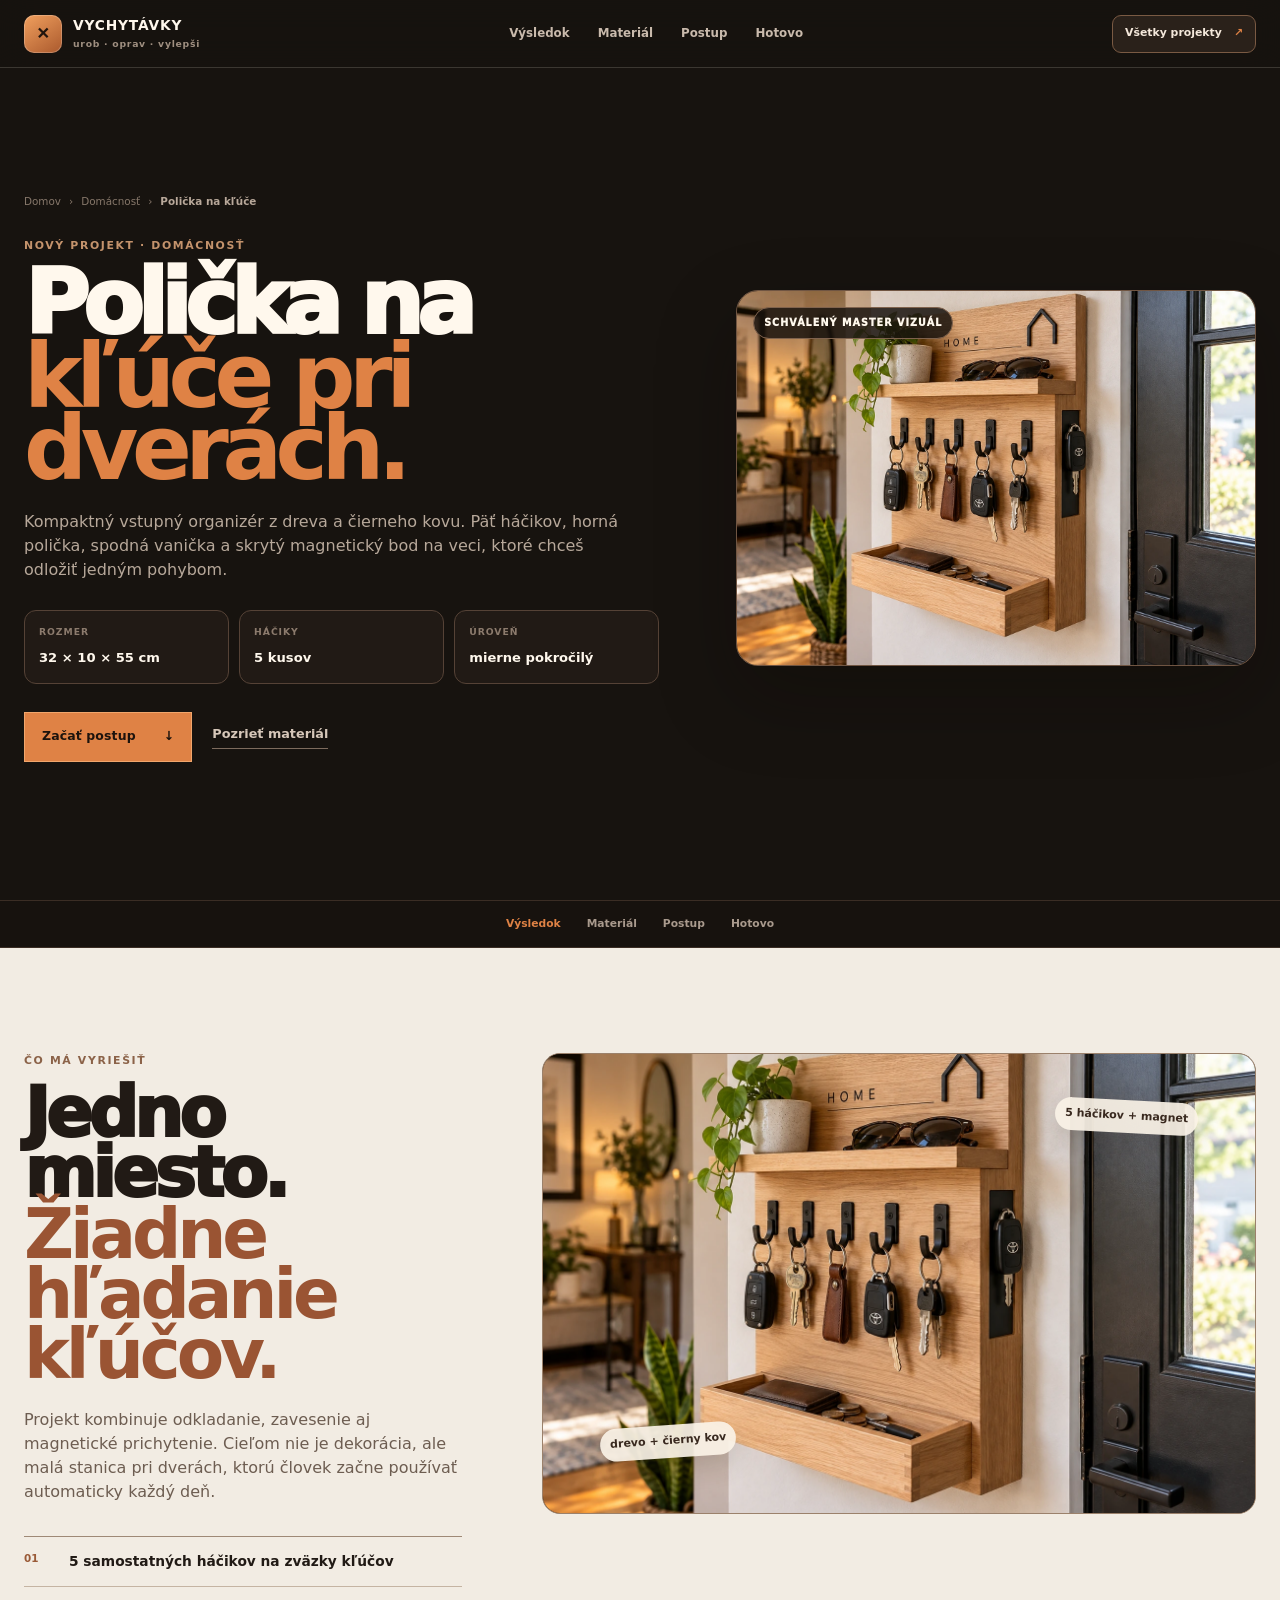
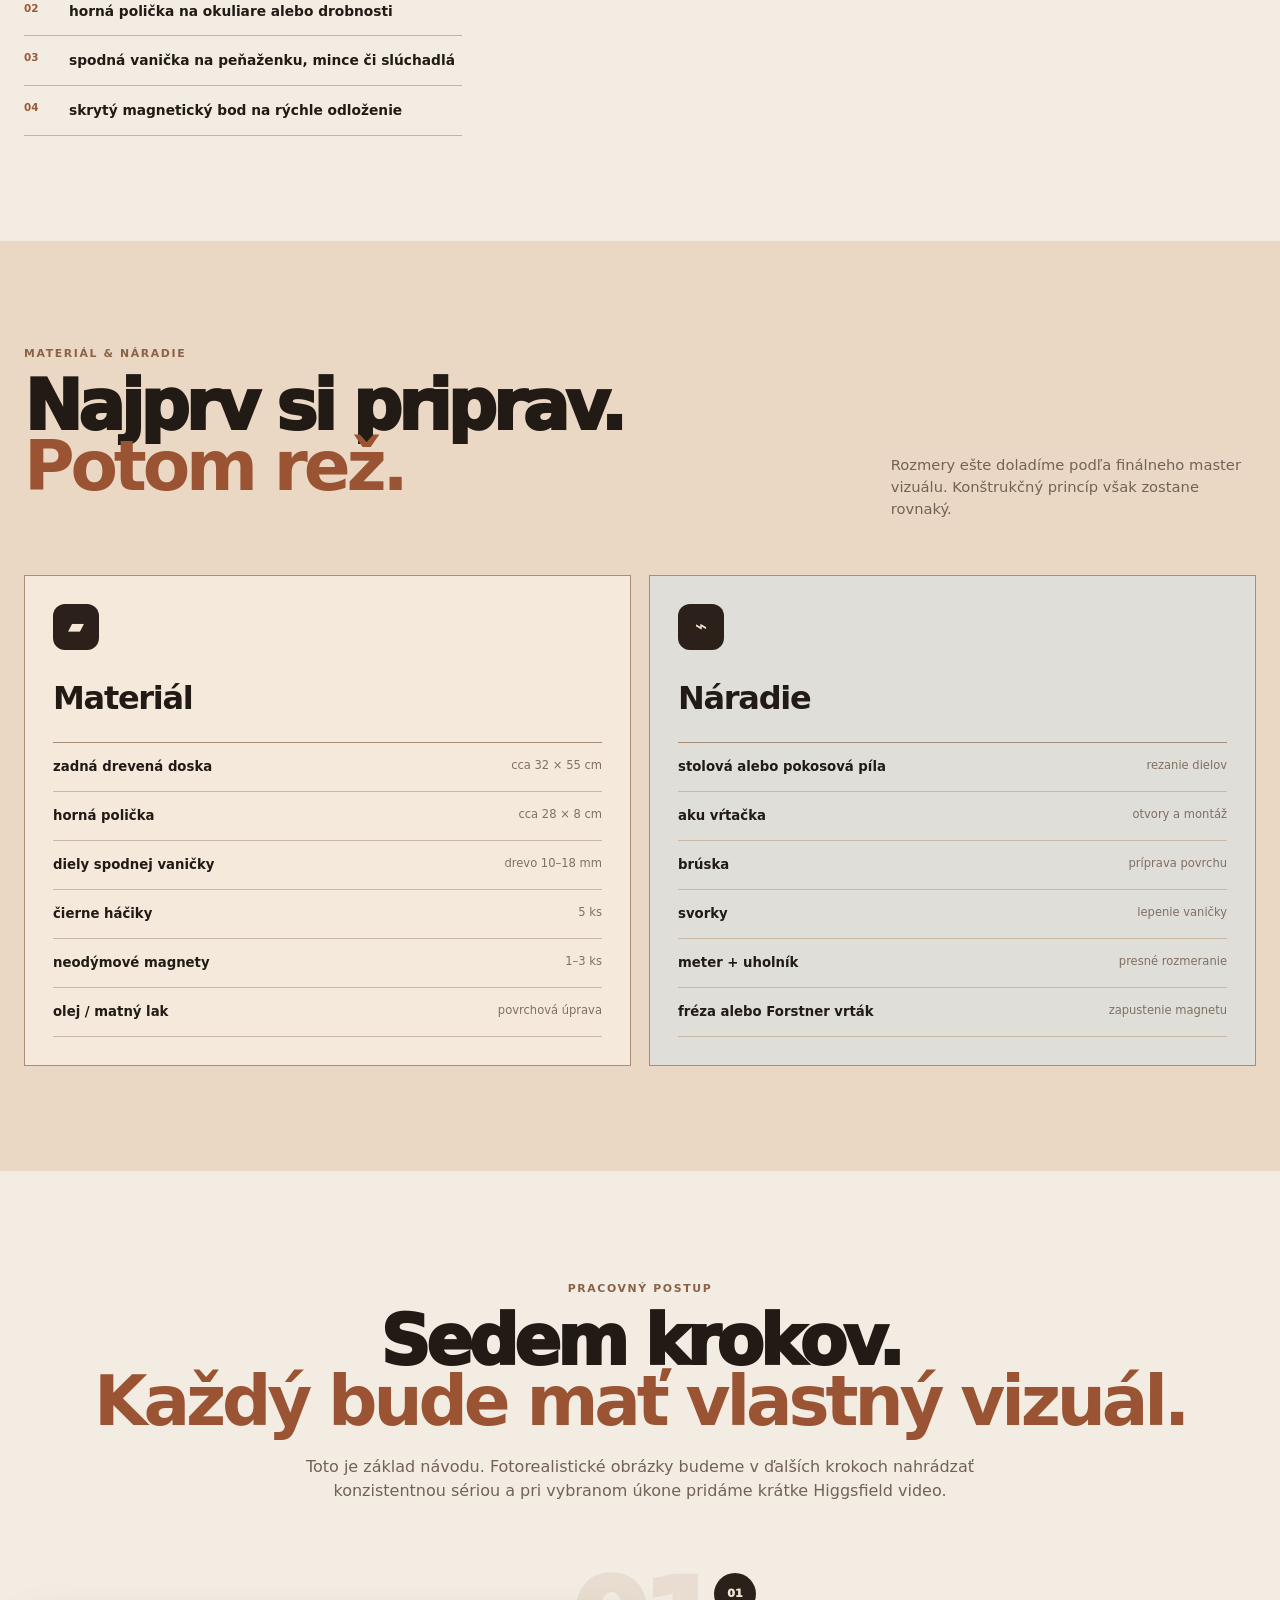
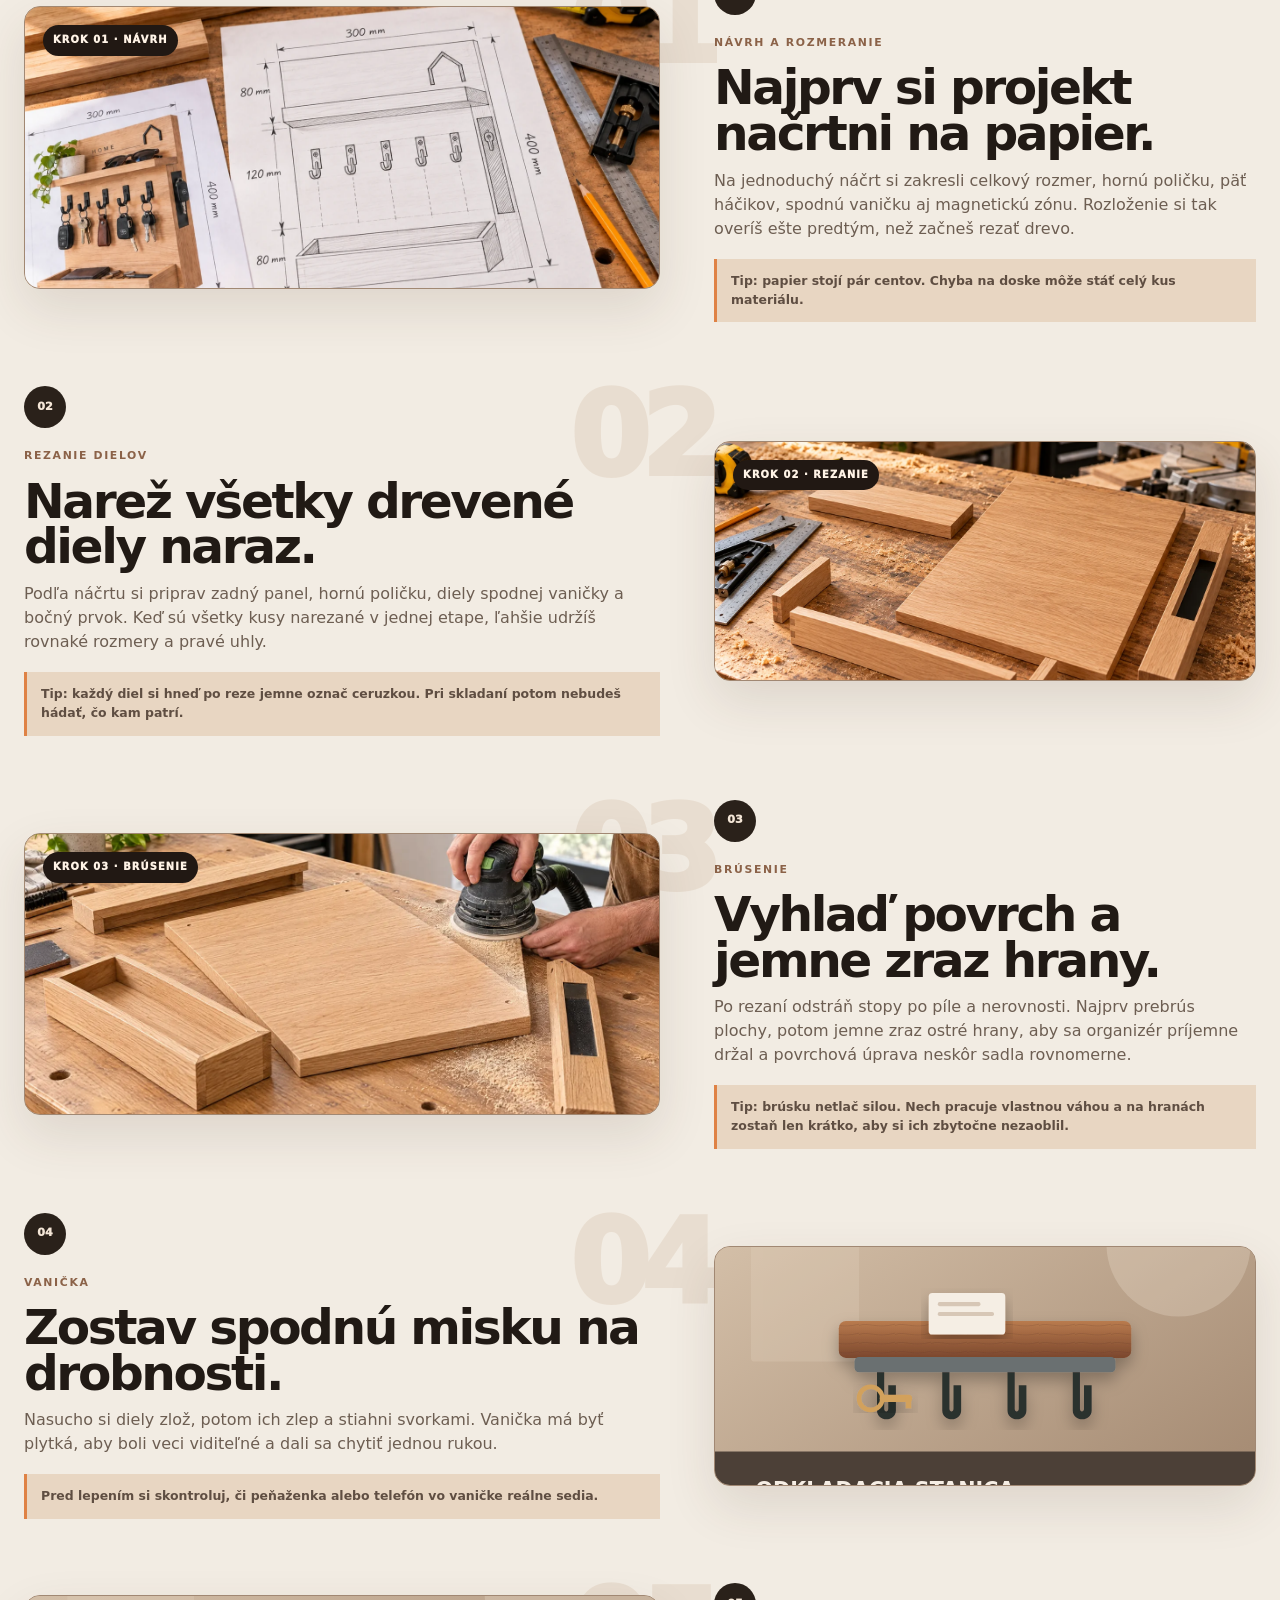
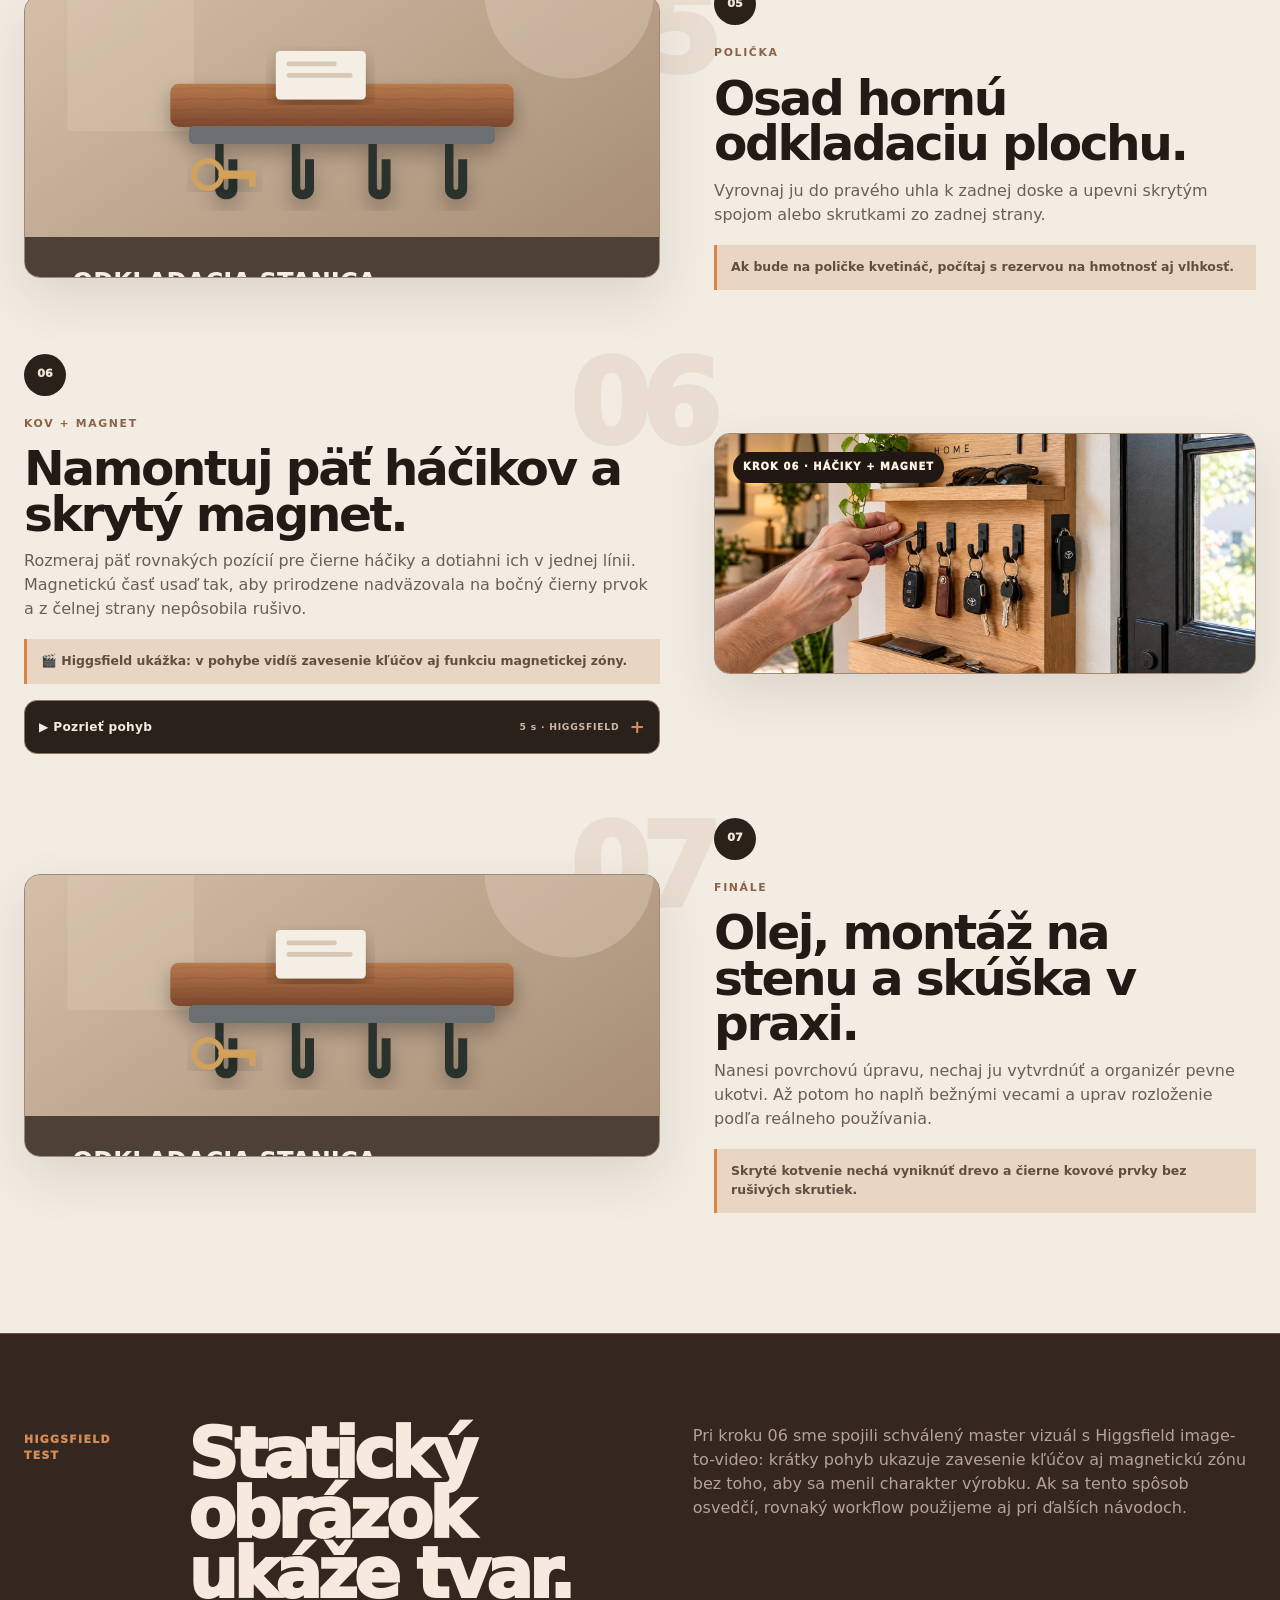
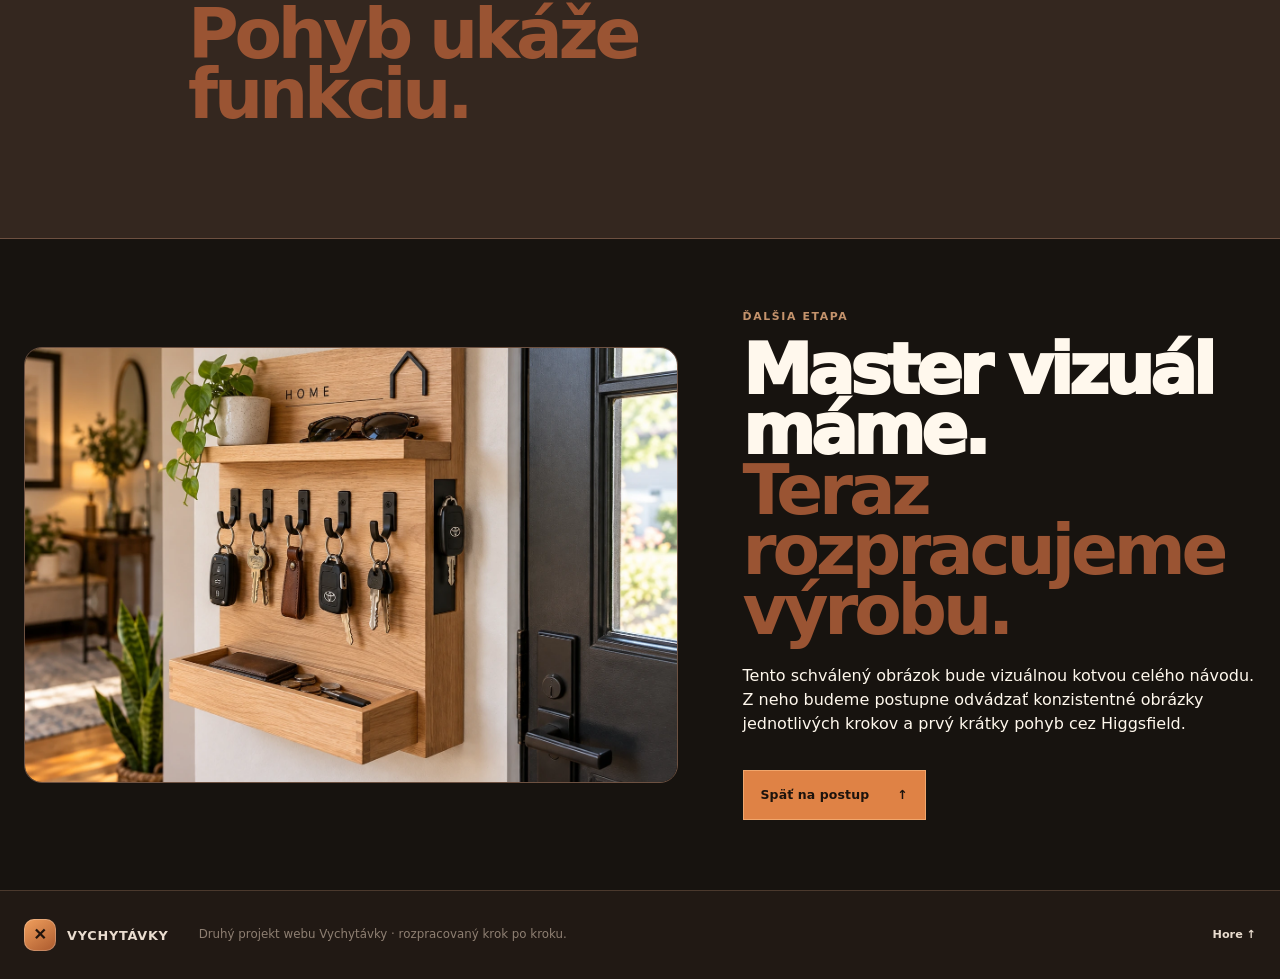
==== key-shelf.html @ 1be904b0 "Implement key shelf step 3 sanding visual" ====
<!doctype html>
<html lang="sk">
<head>
  <meta charset="utf-8" />
  <meta name="viewport" content="width=device-width, initial-scale=1" />
  <meta name="description" content="Polička na kľúče pri vchodových dverách – drevený organizér s policou, miskou, háčikmi a magnetickým držiakom. Materiál, rozmery a pracovný postup." />
  <meta name="theme-color" content="#17130f" />
  <title>Polička na kľúče pri dverách | Vychytávky</title>
  <link rel="stylesheet" href="styles.css" />
</head>
<body class="project-page key-shelf-page">
  <div class="scroll-progress" id="scrollProgress" aria-hidden="true"></div>

  <header class="site-header" id="siteHeader">
    <a class="brand" href="index.html" aria-label="Späť na Vychytávky">
      <span class="brand-icon" aria-hidden="true">✕</span>
      <span class="brand-copy"><strong>VYCHYTÁVKY</strong><small>urob · oprav · vylepši</small></span>
    </a>
    <nav class="desktop-nav" aria-label="Navigácia projektu">
      <a href="#vysledok">Výsledok</a>
      <a href="#material">Materiál</a>
      <a href="#postup">Postup</a>
      <a href="#finale">Hotovo</a>
    </nav>
    <a class="header-cta" href="index.html">Všetky projekty <span>↗</span></a>
  </header>

  <main>
    <section class="project-hero" id="vysledok">
      <div class="project-hero-copy" data-reveal>
        <div class="breadcrumbs"><a href="index.html">Domov</a><span>›</span><span>Domácnosť</span><span>›</span><strong>Polička na kľúče</strong></div>
        <p class="eyebrow">NOVÝ PROJEKT · DOMÁCNOSŤ</p>
        <h1>Polička na<br><em>kľúče pri dverách.</em></h1>
        <p class="project-lead">
          Kompaktný vstupný organizér z dreva a čierneho kovu. Päť háčikov, horná polička,
          spodná vanička a skrytý magnetický bod na veci, ktoré chceš odložiť jedným pohybom.
        </p>

        <div class="project-stats">
          <div><span>ROZMER</span><strong>32 × 10 × 55 cm</strong></div>
          <div><span>HÁČIKY</span><strong>5 kusov</strong></div>
          <div><span>ÚROVEŇ</span><strong>mierne pokročilý</strong></div>
        </div>

        <div class="hero-actions">
          <a class="button button-primary" href="#postup">Začať postup <span>↓</span></a>
          <a class="text-link" href="#material">Pozrieť materiál</a>
        </div>
      </div>

      <div class="project-hero-image" data-reveal>
        <img class="sprite-crop key-shelf-master-image" src="[data-uri]" alt="Hotová drevená polička na kľúče pri vchodových dverách s čiernymi háčikmi, hornou policou a spodnou vaničkou" />
        <span class="project-hero-badge">SCHVÁLENÝ MASTER VIZUÁL</span>
      </div>
    </section>

    <nav class="project-subnav" id="projectSubnav" aria-label="Obsah projektu">
      <a href="#vysledok">Výsledok</a>
      <a href="#material">Materiál</a>
      <a href="#postup">Postup</a>
      <a href="#finale">Hotovo</a>
    </nav>

    <section class="result-section">
      <div class="result-copy" data-reveal>
        <p class="eyebrow dark">ČO MÁ VYRIEŠIŤ</p>
        <h2>Jedno miesto.<br><em>Žiadne hľadanie kľúčov.</em></h2>
        <p>
          Projekt kombinuje odkladanie, zavesenie aj magnetické prichytenie. Cieľom nie je dekorácia,
          ale malá stanica pri dverách, ktorú človek začne používať automaticky každý deň.
        </p>
        <ul class="feature-list">
          <li><span>01</span>5 samostatných háčikov na zväzky kľúčov</li>
          <li><span>02</span>horná polička na okuliare alebo drobnosti</li>
          <li><span>03</span>spodná vanička na peňaženku, mince či slúchadlá</li>
          <li><span>04</span>skrytý magnetický bod na rýchle odloženie</li>
        </ul>
      </div>

      <div class="result-visual" data-reveal>
        <img class="sprite-crop key-shelf-master-image" src="[data-uri]" alt="Hotová drevená polička na kľúče s odkladacou plochou a kovovými háčikmi" />
        <span class="scribble-note note-a">drevo + čierny kov</span>
        <span class="scribble-note note-b">5 háčikov + magnet</span>
      </div>
    </section>

    <section class="prep-section" id="material">
      <div class="section-head" data-reveal>
        <div>
          <p class="eyebrow dark">MATERIÁL & NÁRADIE</p>
          <h2>Najprv si priprav.<br><em>Potom rež.</em></h2>
        </div>
        <p class="section-intro">Rozmery ešte doladíme podľa finálneho master vizuálu. Konštrukčný princíp však zostane rovnaký.</p>
      </div>

      <div class="prep-columns">
        <article class="prep-card" data-reveal>
          <span class="prep-icon">▰</span>
          <h3>Materiál</h3>
          <ul class="resource-list">
            <li><strong>zadná drevená doska</strong><span>cca 32 × 55 cm</span></li>
            <li><strong>horná polička</strong><span>cca 28 × 8 cm</span></li>
            <li><strong>diely spodnej vaničky</strong><span>drevo 10–18 mm</span></li>
            <li><strong>čierne háčiky</strong><span>5 ks</span></li>
            <li><strong>neodýmové magnety</strong><span>1–3 ks</span></li>
            <li><strong>olej / matný lak</strong><span>povrchová úprava</span></li>
          </ul>
        </article>

        <article class="prep-card steel-card" data-reveal>
          <span class="prep-icon">⌁</span>
          <h3>Náradie</h3>
          <ul class="resource-list">
            <li><strong>stolová alebo pokosová píla</strong><span>rezanie dielov</span></li>
            <li><strong>aku vŕtačka</strong><span>otvory a montáž</span></li>
            <li><strong>brúska</strong><span>príprava povrchu</span></li>
            <li><strong>svorky</strong><span>lepenie vaničky</span></li>
            <li><strong>meter + uholník</strong><span>presné rozmeranie</span></li>
            <li><strong>fréza alebo Forstner vrták</strong><span>zapustenie magnetu</span></li>
          </ul>
        </article>
      </div>
    </section>

    <section class="steps-section" id="postup">
      <div class="steps-heading" data-reveal>
        <p class="eyebrow dark">PRACOVNÝ POSTUP</p>
        <h2>Sedem krokov.<br><em>Každý bude mať vlastný vizuál.</em></h2>
        <p>
          Toto je základ návodu. Fotorealistické obrázky budeme v ďalších krokoch nahrádzať
          konzistentnou sériou a pri vybranom úkone pridáme krátke Higgsfield video.
        </p>
      </div>

      <div class="steps-timeline">
        <article class="step-card" data-step="01" data-reveal>
          <div class="step-photo"><img class="sprite-crop key-shelf-step-01-image" src="[data-uri]" alt="Návrh poličky na kľúče nakreslený na papieri s rozmermi, metrom, ceruzkou a uholníkom" /><span class="image-pill">KROK 01 · NÁVRH</span></div>
          <div class="step-content"><span class="step-number">01</span><p class="eyebrow dark">NÁVRH A ROZMERANIE</p><h3>Najprv si projekt načrtni na papier.</h3><p>Na jednoduchý náčrt si zakresli celkový rozmer, hornú poličku, päť háčikov, spodnú vaničku aj magnetickú zónu. Rozloženie si tak overíš ešte predtým, než začneš rezať drevo.</p><div class="step-tip">Tip: papier stojí pár centov. Chyba na doske môže stáť celý kus materiálu.</div></div>
        </article>

        <article class="step-card reverse" data-step="02" data-reveal>
          <div class="step-photo"><img class="sprite-crop key-shelf-step-02-image" src="[data-uri]" alt="Narezané drevené diely poličky na kľúče rozložené na pracovnom stole vedľa pokosovej píly, metra a uholníka" /><span class="image-pill">KROK 02 · REZANIE</span></div>
          <div class="step-content"><span class="step-number">02</span><p class="eyebrow dark">REZANIE DIELOV</p><h3>Narež všetky drevené diely naraz.</h3><p>Podľa náčrtu si priprav zadný panel, hornú poličku, diely spodnej vaničky a bočný prvok. Keď sú všetky kusy narezané v jednej etape, ľahšie udržíš rovnaké rozmery a pravé uhly.</p><div class="step-tip">Tip: každý diel si hneď po reze jemne označ ceruzkou. Pri skladaní potom nebudeš hádať, čo kam patrí.</div></div>
        </article>

        <article class="step-card" data-step="03" data-reveal>
          <div class="step-photo">
            <img class="sprite-crop" src="assets/photos/key-shelf-step-03.webp" alt="Brúsenie hrán svetlých dubových dielov poličky na kľúče excentrickou brúskou" loading="lazy" />
            <span class="image-pill">KROK 03 · BRÚSENIE</span>
          </div>
          <div class="step-content"><span class="step-number">03</span><p class="eyebrow dark">BRÚSENIE</p><h3>Vyhlaď povrch a jemne zraz hrany.</h3><p>Po rezaní odstráň stopy po píle a nerovnosti. Najprv prebrús plochy, potom jemne zraz ostré hrany, aby sa organizér príjemne držal a povrchová úprava neskôr sadla rovnomerne.</p><div class="step-tip">Tip: brúsku netlač silou. Nech pracuje vlastnou váhou a na hranách zostaň len krátko, aby si ich zbytočne nezaoblil.</div></div>
        </article>

        <article class="step-card reverse" data-step="04" data-reveal>
          <div class="step-photo"><img class="sprite-crop" src="assets/projects/entryway.svg" alt="Dočasný vizuál pre výrobu spodnej vaničky" /></div>
          <div class="step-content"><span class="step-number">04</span><p class="eyebrow dark">VANIČKA</p><h3>Zostav spodnú misku na drobnosti.</h3><p>Nasucho si diely zlož, potom ich zlep a stiahni svorkami. Vanička má byť plytká, aby boli veci viditeľné a dali sa chytiť jednou rukou.</p><div class="step-tip">Pred lepením si skontroluj, či peňaženka alebo telefón vo vaničke reálne sedia.</div></div>
        </article>

        <article class="step-card" data-step="05" data-reveal>
          <div class="step-photo"><img class="sprite-crop" src="assets/projects/entryway.svg" alt="Dočasný vizuál pre montáž hornej poličky" /></div>
          <div class="step-content"><span class="step-number">05</span><p class="eyebrow dark">POLIČKA</p><h3>Osad hornú odkladaciu plochu.</h3><p>Vyrovnaj ju do pravého uhla k zadnej doske a upevni skrytým spojom alebo skrutkami zo zadnej strany.</p><div class="step-tip">Ak bude na poličke kvetináč, počítaj s rezervou na hmotnosť aj vlhkosť.</div></div>
        </article>

        <article class="step-card reverse" data-step="06" data-reveal>
          <div class="step-photo">
            <img class="sprite-crop" src="assets/photos/key-shelf-step-06.webp" alt="Montáž piatich čiernych háčikov a magnetickej zóny na drevenej poličke na kľúče" loading="lazy" />
            <span class="image-pill">KROK 06 · HÁČIKY + MAGNET</span>
          </div>
          <div class="step-content">
            <span class="step-number">06</span>
            <p class="eyebrow dark">KOV + MAGNET</p>
            <h3>Namontuj päť háčikov a skrytý magnet.</h3>
            <p>Rozmeraj päť rovnakých pozícií pre čierne háčiky a dotiahni ich v jednej línii. Magnetickú časť usaď tak, aby prirodzene nadväzovala na bočný čierny prvok a z čelnej strany nepôsobila rušivo.</p>
            <div class="step-tip">🎬 Higgsfield ukážka: v pohybe vidíš zavesenie kľúčov aj funkciu magnetickej zóny.</div>
            <details class="step-motion">
              <summary>▶ Pozrieť pohyb <small>5 s · HIGGSFIELD</small></summary>
              <div class="step-motion-player">
                <video controls muted playsinline preload="metadata" poster="assets/photos/key-shelf-step-06.webp">
                  <source src="assets/videos/key-shelf-step-06.mp4" type="video/mp4" />
                  Tvoj prehliadač nepodporuje prehrávanie videa.
                </video>
                <p>Krátka image-to-video ukážka zachováva rovnaký výrobok a demonštruje, ako fungujú háčiky aj magnetická časť.</p>
              </div>
            </details>
          </div>
        </article>

        <article class="step-card" data-step="07" data-reveal>
          <div class="step-photo"><img class="sprite-crop" src="assets/projects/entryway.svg" alt="Dočasný vizuál pre povrchovú úpravu a montáž na stenu" /></div>
          <div class="step-content"><span class="step-number">07</span><p class="eyebrow dark">FINÁLE</p><h3>Olej, montáž na stenu a skúška v praxi.</h3><p>Nanesi povrchovú úpravu, nechaj ju vytvrdnúť a organizér pevne ukotvi. Až potom ho naplň bežnými vecami a uprav rozloženie podľa reálneho používania.</p><div class="step-tip">Skryté kotvenie nechá vyniknúť drevo a čierne kovové prvky bez rušivých skrutiek.</div></div>
        </article>
      </div>
    </section>

    <section class="workshop-tip" data-reveal>
      <span class="tip-number">HIGGSFIELD TEST</span>
      <h2>Statický obrázok ukáže tvar.<br><em>Pohyb ukáže funkciu.</em></h2>
      <p>
        Pri kroku 06 sme spojili schválený master vizuál s Higgsfield image-to-video: krátky pohyb
        ukazuje zavesenie kľúčov aj magnetickú zónu bez toho, aby sa menil charakter výrobku.
        Ak sa tento spôsob osvedčí, rovnaký workflow použijeme aj pri ďalších návodoch.
      </p>
    </section>

    <section class="project-finale" id="finale">
      <div class="finale-photo" data-reveal>
        <img class="sprite-crop key-shelf-master-image" src="[data-uri]" alt="Hotová polička na kľúče namontovaná pri vchodových dverách" />
      </div>
      <div class="finale-copy" data-reveal>
        <p class="eyebrow">ĎALŠIA ETAPA</p>
        <h2>Master vizuál máme.<br><em>Teraz rozpracujeme výrobu.</em></h2>
        <p>
          Tento schválený obrázok bude vizuálnou kotvou celého návodu. Z neho budeme postupne
          odvádzať konzistentné obrázky jednotlivých krokov a prvý krátky pohyb cez Higgsfield.
        </p>
        <a class="button button-primary" href="#postup">Späť na postup <span>↑</span></a>
      </div>
    </section>
  </main>

  <button class="back-top" id="backTop" type="button" aria-label="Späť hore">↑</button>

  <footer class="site-footer">
    <a class="brand footer-brand" href="index.html"><span class="brand-icon">✕</span><strong>VYCHYTÁVKY</strong></a>
    <p>Druhý projekt webu Vychytávky · rozpracovaný krok po kroku.</p>
    <a href="#" onclick="window.scrollTo({top:0,behavior:'smooth'});return false;">Hore ↑</a>
  </footer>

  <script src="script.js"></script>
</body>
</html>
---- styles.css ----
:root{
  --bg:#17130f;
  --bg-soft:#211a15;
  --panel:#2a211a;
  --paper:#f2ece3;
  --paper-2:#e5d8c8;
  --cream:#fff8ed;
  --ink:#211a15;
  --muted:#78695c;
  --muted-dark:#b6a697;
  --orange:#df8245;
  --orange-2:#f0a15f;
  --rust:#9a5433;
  --wood:#a36a43;
  --steel:#7b8587;
  --line:#c9b8a5;
  --line-dark:rgba(255,247,236,.16);
  --shadow:0 30px 80px rgba(10,7,5,.28);
  --radius:18px;
  --max:1440px;
}
*{box-sizing:border-box}
html{scroll-behavior:smooth;background:var(--bg)}
body{
  margin:0;min-width:320px;overflow-x:hidden;
  font-family:Inter,ui-sans-serif,system-ui,-apple-system,BlinkMacSystemFont,"Segoe UI",sans-serif;
  color:var(--cream);background:var(--bg);line-height:1.5;
  text-rendering:optimizeLegibility;
}
a{color:inherit}button,input{font:inherit}button{color:inherit}
img,svg{display:block;max-width:100%}
h1,h2,h3,h4,p{margin-top:0}
::selection{background:var(--orange);color:#1a120d}
.scroll-progress{
  position:fixed;top:0;left:0;z-index:100;width:0;height:3px;
  background:linear-gradient(90deg,var(--orange),#ffc07d);
  box-shadow:0 0 14px rgba(229,133,62,.5);
}

/* GLOBAL */
.eyebrow{
  margin:0 0 14px;font-size:.68rem;font-weight:900;
  letter-spacing:.15em;text-transform:uppercase;color:#c4936c;
}
.eyebrow.dark{color:#8b6248}
.button{
  min-height:50px;padding:0 17px;display:inline-flex;align-items:center;justify-content:center;gap:28px;
  border:1px solid transparent;text-decoration:none;font-size:.78rem;font-weight:900;letter-spacing:.01em;
  transition:transform .2s ease,background .2s ease,border-color .2s ease,color .2s ease;
}
.button:hover{transform:translateY(-2px)}
.button-primary{background:var(--orange);color:#1c130d;border-color:#f1a66c}
.button-primary:hover{background:#f09a55}
.button-dark{background:#241b15;color:#fff3e7;border-color:#6f5544}
.button-dark:hover{background:#34261d}
.text-link{
  color:#d6c7b9;text-decoration:none;border-bottom:1px solid #7d6b5d;padding-bottom:4px;font-size:.8rem;font-weight:800;
}
.sprite-crop{width:100%;height:100%;object-fit:cover;overflow:hidden}
[data-reveal]{
  opacity:0;transform:translateY(28px);
  transition:opacity .72s cubic-bezier(.2,.75,.2,1),transform .72s cubic-bezier(.2,.75,.2,1);
}
[data-reveal].is-visible{opacity:1;transform:none}

/* HEADER */
.site-header{
  position:sticky;top:0;z-index:50;min-height:68px;padding:0 24px;
  display:grid;grid-template-columns:auto 1fr auto;gap:28px;align-items:center;
  border-bottom:1px solid var(--line-dark);
  background:rgba(23,19,15,.78);backdrop-filter:blur(18px);
  transition:min-height .2s ease,background .2s ease;
}
.site-header.scrolled{min-height:58px;background:rgba(23,19,15,.95)}
.brand{display:inline-flex;gap:11px;align-items:center;text-decoration:none}
.brand-icon{
  width:38px;height:38px;display:grid;place-items:center;border-radius:10px;
  background:linear-gradient(145deg,#f1a05e,#aa592d);color:#21140d;font-weight:1000;font-size:1rem;
  box-shadow:inset 0 0 0 1px rgba(255,255,255,.22);
}
.brand-copy{display:grid;line-height:1}
.brand-copy strong{font-size:.86rem;letter-spacing:.06em}
.brand-copy small{margin-top:6px;color:#9f8f80;font-size:.58rem;font-weight:700;letter-spacing:.08em}
.desktop-nav{justify-self:center;display:flex;gap:28px}
.desktop-nav a{
  position:relative;color:#c9baac;text-decoration:none;font-size:.74rem;font-weight:800;
}
.desktop-nav a::after{
  content:"";position:absolute;left:0;right:100%;bottom:-7px;height:2px;background:var(--orange);
  transition:right .2s ease;
}
.desktop-nav a:hover::after{right:0}
.header-cta{
  min-height:38px;padding:0 12px;display:inline-flex;gap:12px;align-items:center;
  border:1px solid #7a5a43;border-radius:9px;background:#2a211a;color:#f4e8db;
  text-decoration:none;font-size:.68rem;font-weight:850;
}
.header-cta span{color:var(--orange)}

/* HOME HERO */
.home-hero{
  position:relative;width:min(var(--max),100%);min-height:calc(100svh - 68px);margin:0 auto;
  padding:clamp(55px,7vw,100px) 24px 68px;
  display:grid;grid-template-columns:minmax(0,1fr) minmax(400px,.95fr);gap:clamp(42px,7vw,100px);align-items:center;
}
.hero-noise{
  position:absolute;inset:0;pointer-events:none;opacity:.12;
  background-image:radial-gradient(circle at 20% 18%,rgba(229,133,62,.55),transparent 17rem),radial-gradient(circle at 84% 40%,rgba(255,255,255,.12),transparent 22rem);
}
.home-hero .hero-copy{position:relative;z-index:2;max-width:780px}
.home-hero h1{
  margin-bottom:26px;font-size:clamp(4rem,7.5vw,8.3rem);line-height:.83;letter-spacing:-.075em;font-weight:950;
}
.home-hero h1 em{display:inline-block;color:var(--orange);font-style:normal;font-weight:820}
.hero-lead{max-width:660px;margin-bottom:30px;color:#b8a99c;font-size:clamp(1rem,1.6vw,1.18rem)}
.hero-actions{display:flex;gap:20px;align-items:center;flex-wrap:wrap}
.hero-proof{
  margin-top:42px;padding-top:20px;display:grid;grid-template-columns:repeat(3,1fr);gap:18px;border-top:1px solid var(--line-dark);
}
.hero-proof div{display:grid;gap:5px}
.hero-proof strong{font-size:1.25rem;color:#f4e8da}
.hero-proof span{color:#8f8175;font-size:.68rem}
.featured-visual{
  position:relative;display:block;aspect-ratio:1.24;overflow:hidden;border:1px solid #6f5544;
  border-radius:2px;background:#2a211a;color:var(--cream);text-decoration:none;box-shadow:var(--shadow);
  transform:none;transition:transform .55s cubic-bezier(.2,.75,.2,1),box-shadow .35s ease;
}
.featured-visual::after{
  content:"";position:absolute;inset:0;background:linear-gradient(180deg,transparent 45%,rgba(12,8,6,.82) 100%);
}
.featured-visual:hover{transform:translateY(-6px);box-shadow:0 38px 95px rgba(9,6,4,.4)}
.featured-visual .sprite-crop{position:absolute;inset:0}
.featured-kicker,.featured-title,.featured-meta,.featured-arrow{position:absolute;z-index:2}
.featured-kicker{left:18px;top:18px;padding:7px 9px;border:1px solid #846651;border-radius:999px;background:rgba(27,20,15,.78);font-size:.61rem;font-weight:900;letter-spacing:.11em}
.featured-title{left:20px;bottom:55px;font-size:clamp(1.8rem,3vw,3rem);font-weight:900;letter-spacing:-.045em}
.featured-meta{left:21px;bottom:24px;color:#c4b4a5;font-size:.68rem;font-weight:750}
.featured-arrow{right:20px;bottom:23px;width:46px;height:46px;display:grid;place-items:center;border:1px solid #9c7659;border-radius:50%;background:rgba(31,23,18,.76);font-size:1.25rem}

.marquee{overflow:hidden;border-block:1px solid var(--line-dark);background:#211a15}
.marquee-track{
  width:max-content;padding:12px 0;display:flex;gap:25px;align-items:center;
  color:#bba99a;font-size:.69rem;font-weight:900;letter-spacing:.12em;
  animation:marquee 24s linear infinite;
}
.marquee-track i{color:var(--orange);font-style:normal}
@keyframes marquee{to{transform:translateX(-50%)}}

/* HOME PROJECTS */
.projects-section{padding:clamp(84px,11vw,160px) 24px 120px;background:var(--paper);color:var(--ink)}
.section-head{
  width:min(var(--max),100%);margin:0 auto 55px;display:grid;grid-template-columns:1fr minmax(260px,.45fr);gap:55px;align-items:end;
}
.section-head.compact{margin-bottom:45px}
.section-head h2,.closing-cta h2{
  margin:0;font-size:clamp(3.4rem,6.3vw,6.6rem);line-height:.86;letter-spacing:-.065em;font-weight:950;
}
.section-head h2 em,.closing-cta h2 em{color:var(--rust);font-style:normal;font-weight:820}
.section-intro{margin:0;color:#726356;font-size:.92rem}
.project-feature{
  width:min(var(--max),100%);margin:0 auto 32px;display:grid;grid-template-columns:minmax(0,1.12fr) minmax(320px,.88fr);
  min-height:560px;border:0;border-top:1px solid #b8a48e;border-bottom:1px solid #b8a48e;background:#e8ded1;overflow:hidden;
}
.project-feature-image{position:relative;min-height:500px;overflow:hidden;background:#31261e}
.project-feature-image .sprite-crop{position:absolute;inset:0}
.image-pill{
  position:absolute;left:18px;top:18px;padding:8px 10px;border-radius:999px;background:#211813;color:#fff3e6;font-size:.62rem;font-weight:950;letter-spacing:.11em;
}
.project-feature-copy{padding:clamp(32px,5vw,72px);display:flex;flex-direction:column;justify-content:center}
.project-number{margin-bottom:15px;color:#8c5d40;font-size:.64rem;font-weight:950;letter-spacing:.12em}
.project-feature-copy h3{margin-bottom:20px;font-size:clamp(3rem,5vw,5.4rem);line-height:.84;letter-spacing:-.065em}
.project-feature-copy p{max-width:520px;color:#67574b}
.project-tags{margin:8px 0 28px;display:flex;gap:7px;flex-wrap:wrap}
.project-tags span{padding:7px 9px;border:1px solid #a78c76;border-radius:999px;font-size:.64rem;font-weight:800;color:#725847}
.project-feature-copy .button{align-self:flex-start}
.coming-grid{width:min(var(--max),100%);margin:0 auto;display:grid;grid-template-columns:1.18fr .82fr 1fr;gap:18px;align-items:start}
.coming-card{overflow:hidden;border:0;border-top:1px solid #b6a18b;background:transparent}
.coming-card img{width:100%;aspect-ratio:1.48;object-fit:cover;filter:saturate(.82) contrast(.94)}
.coming-card div{padding:17px 2px}
.coming-card span{display:block;margin-bottom:8px;color:#8c6a50;font-size:.59rem;font-weight:900;letter-spacing:.1em}
.coming-card h3{margin:0;font-size:1.15rem;letter-spacing:-.03em}
.coming-card:nth-child(2){margin-top:74px}
.coming-card:nth-child(3){margin-top:28px}

.project-showcase{
  position:relative;overflow:hidden;padding:clamp(72px,10vw,140px) max(24px,calc((100vw - var(--max))/2));
  display:grid;grid-template-columns:.82fr 1.18fr;gap:clamp(36px,8vw,120px);align-items:center;
  color:#f3e9dc;background:#282019;
}
.showcase-copy{max-width:520px}
.showcase-copy h2{margin:0 0 24px;font-size:clamp(3.4rem,6.4vw,6rem);line-height:.86;letter-spacing:-.07em}
.showcase-copy h2 em{color:var(--orange);font-style:normal}
.showcase-copy>p:not(.eyebrow){max-width:440px;color:#b7a99a}
.showcase-stats{margin:30px 0;display:flex;gap:20px;flex-wrap:wrap}
.showcase-stats span{display:grid;gap:3px;color:#a99a8d;font-size:.66rem}
.showcase-stats b{color:#f4e9dd;font-size:1.35rem}
.showcase-copy .text-link{display:inline-flex;gap:20px;color:#f5e8d8;border-color:#78614e}
.showcase-image{position:relative;min-height:440px;aspect-ratio:1.28;overflow:hidden;background:#3a2c22;color:#fff;text-decoration:none}
.showcase-image::after{content:"";position:absolute;inset:50% 0 0;background:linear-gradient(transparent,rgba(15,10,7,.55))}
.showcase-image img{width:100%;height:100%;position:absolute;inset:0;object-fit:cover;transition:transform .8s cubic-bezier(.2,.75,.2,1)}
.showcase-image:hover img{transform:scale(1.035)}
.showcase-image>span{position:absolute;z-index:2;left:20px;bottom:18px;font-size:.65rem;font-weight:900;letter-spacing:.14em}

.principle-section{
  padding:clamp(80px,11vw,150px) max(24px,calc((100vw - var(--max))/2));display:grid;grid-template-columns:.78fr 1.22fr;gap:80px;background:#1c1713;color:#f6ecdf;
}
.principle-copy{position:sticky;top:110px;align-self:start}
.principle-copy h2{
  margin:0;font-size:clamp(4rem,7vw,7.3rem);line-height:.82;letter-spacing:-.07em;
}
.principle-copy h2 em{color:var(--orange);font-style:normal}
.principle-list{border-top:1px solid #685546}
.principle-list article{
  min-height:160px;padding:25px 0;display:grid;grid-template-columns:55px 1fr;gap:24px;border-bottom:1px solid #685546;
}
.principle-list article>span{color:var(--orange);font-size:.7rem;font-weight:900}
.principle-list h3{margin:0 0 8px;font-size:clamp(1.7rem,2.7vw,2.8rem);letter-spacing:-.04em}
.principle-list p{max-width:600px;margin:0;color:#a79789}
.closing-cta{padding:clamp(90px,13vw,180px) 24px;text-align:center;background:#d9b99a;color:#261d17}
.closing-cta .button{margin-top:28px}

/* PROJECT HERO */
.project-hero{
  width:min(var(--max),100%);min-height:calc(100svh - 68px);margin:0 auto;padding:42px 24px 54px;
  display:grid;grid-template-columns:minmax(0,1.1fr) minmax(390px,.9fr);gap:clamp(42px,6vw,90px);align-items:center;
}
.project-hero-image{
  position:relative;aspect-ratio:1.38;overflow:hidden;border:1px solid #705542;border-radius:22px;background:#2a211a;box-shadow:var(--shadow);
}
.project-hero-image .sprite-crop{position:absolute;inset:0}
.project-hero-badge{
  position:absolute;left:16px;top:16px;padding:8px 10px;border-radius:999px;background:rgba(24,18,14,.84);border:1px solid #7f624d;font-size:.6rem;font-weight:950;letter-spacing:.11em;
}
.project-hero-copy{max-width:660px}
.breadcrumbs{margin-bottom:28px;display:flex;gap:8px;flex-wrap:wrap;color:#86776a;font-size:.65rem}
.breadcrumbs a{text-decoration:none}.breadcrumbs strong{color:#b8a89a}
.project-hero-copy h1{
  margin-bottom:24px;font-size:clamp(4rem,6.9vw,7.8rem);line-height:.82;letter-spacing:-.073em;font-weight:950;
}
.project-hero-copy h1 em{color:var(--orange);font-style:normal;font-weight:820}
.project-lead{max-width:600px;margin-bottom:28px;color:#b7a89a}
.project-stats{display:grid;grid-template-columns:repeat(3,1fr);gap:10px;margin-bottom:28px}
.project-stats div{padding:14px;border:1px solid #554236;border-radius:12px;background:#211a15}
.project-stats span{display:block;margin-bottom:6px;color:#8c7b6d;font-size:.58rem;font-weight:850;letter-spacing:.1em}
.project-stats strong{font-size:.82rem}
.save-button{
  min-height:50px;padding:0 16px;border:1px solid #6f5746;background:transparent;color:#eadfd3;cursor:pointer;font-size:.75rem;font-weight:850;
}
.save-button span{margin-right:7px;font-size:1rem;color:var(--orange)}
.save-button.saved{background:#32251c;border-color:#a66b45}
.hero-hotspot{position:absolute;z-index:4}
.hotspot-one{left:48%;top:28%}.hotspot-two{right:15%;bottom:18%}
.hotspot-dot{
  width:34px;height:34px;display:grid;place-items:center;border:1px solid rgba(255,255,255,.7);border-radius:50%;
  background:rgba(24,18,14,.85);color:#fff;font-size:1.15rem;cursor:pointer;
  box-shadow:0 0 0 7px rgba(229,133,62,.17);animation:pulse 2.2s ease-in-out infinite;
}
@keyframes pulse{50%{box-shadow:0 0 0 12px rgba(229,133,62,.05)}}
.hotspot-note{
  position:absolute;width:190px;padding:10px 12px;border-radius:11px;background:#f4eadf;color:#2b211a;
  font-size:.69rem;font-weight:750;box-shadow:0 14px 34px rgba(10,7,5,.23);
  opacity:0;transform:translateY(8px);pointer-events:none;transition:.2s ease;
}
.hotspot-one .hotspot-note{left:45px;top:0}.hotspot-two .hotspot-note{right:45px;bottom:0}
.hero-hotspot:hover .hotspot-note,.hero-hotspot:focus-within .hotspot-note,.hero-hotspot.active .hotspot-note{opacity:1;transform:none}

.project-subnav{
  position:sticky;top:58px;z-index:35;min-height:48px;padding:0 24px;display:flex;gap:26px;align-items:center;justify-content:center;
  border-block:1px solid #3b2d24;background:rgba(24,19,15,.92);backdrop-filter:blur(16px);
}
.project-subnav a{color:#a99a8d;text-decoration:none;font-size:.67rem;font-weight:800}
.project-subnav a:hover,.project-subnav a.active{color:var(--orange)}

/* RESULT */
.result-section{
  padding:105px 24px;display:grid;grid-template-columns:minmax(300px,.76fr) minmax(0,1.24fr);gap:80px;
  background:var(--paper);color:var(--ink);
}
.result-copy{align-self:center}
.result-copy h2,.prep-section h2,.dimension-copy h2,.steps-heading h2,.workshop-tip h2,.finale-copy h2{
  margin-bottom:24px;font-size:clamp(3rem,5.4vw,5.8rem);line-height:.87;letter-spacing:-.06em;font-weight:950;
}
.result-copy h2 em,.prep-section h2 em,.dimension-copy h2 em,.steps-heading h2 em,.workshop-tip h2 em,.finale-copy h2 em{
  color:var(--rust);font-style:normal;font-weight:820;
}
.result-copy>p{max-width:590px;color:#6d5d51}
.feature-list{margin:32px 0 0;padding:0;list-style:none;border-top:1px solid #9f8976}
.feature-list li{padding:14px 0;display:grid;grid-template-columns:45px 1fr;border-bottom:1px solid #c5b4a3;font-size:.86rem;font-weight:750}
.feature-list span{color:#9a5a37;font-size:.65rem;font-weight:900}
.result-visual{
  position:relative;aspect-ratio:1.55;overflow:hidden;border:1px solid #9b816b;border-radius:18px;background:#392c22;
}
.result-visual .sprite-crop{position:absolute;inset:0}
.scribble-note{
  position:absolute;padding:8px 10px;border-radius:999px;background:rgba(250,242,231,.92);color:#39291f;
  font-size:.69rem;font-weight:850;box-shadow:0 10px 24px rgba(40,28,19,.17);transform:rotate(-4deg);
}
.note-a{left:8%;bottom:12%}.note-b{right:8%;top:10%;transform:rotate(3deg)}

/* PREP */
.prep-section{padding:105px 24px;background:#ead8c4;color:var(--ink)}
.prep-section>.section-head{width:min(1250px,100%)}
.prep-columns{width:min(1250px,100%);margin:0 auto;display:grid;grid-template-columns:1fr 1fr;gap:18px}
.prep-card{padding:28px;border:1px solid #a88e78;background:#f4e9db}
.steel-card{background:#dfded8}
.prep-icon{width:46px;height:46px;margin-bottom:24px;display:grid;place-items:center;border-radius:12px;background:#2b211a;color:#f7e7d6;font-size:1.3rem}
.prep-card h3{margin:0 0 20px;font-size:2rem;letter-spacing:-.04em}
.resource-list{margin:0;padding:0;list-style:none;border-top:1px solid #a68d77}
.resource-list li{padding:14px 0;display:grid;grid-template-columns:1fr auto;gap:20px;border-bottom:1px solid #cab8a6}
.resource-list strong{font-size:.83rem}.resource-list span{color:#817063;font-size:.72rem;text-align:right}

/* DIMENSIONS */
.dimensions-section{
  padding:105px 24px;display:grid;grid-template-columns:.72fr 1.28fr;gap:75px;align-items:center;background:#231b16;
}
.dimension-copy p:not(.eyebrow){color:#a99b8f;max-width:520px}
.dimension-chips{display:flex;gap:8px;flex-wrap:wrap;margin-top:24px}
.dimension-chips span{padding:8px 10px;border:1px solid #644c3d;border-radius:999px;color:#d3c3b5;font-size:.68rem;font-weight:800}
.dimension-visual{position:relative;aspect-ratio:1.5;overflow:visible;border:1px solid #665043;border-radius:18px;background:#30251e}
.dimension-visual .sprite-crop{position:absolute;inset:0;border-radius:18px;overflow:hidden}
.measure-line{position:absolute;z-index:3;color:#f6e9dc;font-size:.7rem;font-weight:900}
.measure-line::before,.measure-line::after{content:"";position:absolute;background:var(--orange)}
.measure-width{left:12%;right:12%;bottom:-32px;text-align:center;border-top:1px solid var(--orange);padding-top:7px}
.measure-height{top:12%;bottom:12%;left:-52px;display:grid;place-items:center;border-left:1px solid var(--orange)}
.measure-height b{writing-mode:vertical-rl;transform:rotate(180deg)}
.measure-depth{right:7%;top:8%;padding:6px 8px;border-radius:999px;background:#2b211a;border:1px solid #815d45}

/* STEPS */
.steps-section{padding:110px 24px 120px;background:var(--paper);color:var(--ink)}
.steps-heading{width:min(1150px,100%);margin:0 auto 70px;text-align:center}
.steps-heading>p:last-child{max-width:700px;margin:0 auto;color:#726256}
.steps-timeline{width:min(1250px,100%);margin:0 auto;display:grid;gap:64px}
.step-card{
  position:relative;display:grid;grid-template-columns:minmax(0,1.08fr) minmax(300px,.92fr);gap:54px;align-items:center;
}
.step-card.reverse .step-photo{order:2}.step-card.reverse .step-content{order:1}
.step-card::before{
  content:attr(data-step);position:absolute;top:-36px;left:50%;transform:translateX(-50%);
  color:#d7c2ad;font-size:clamp(5rem,9vw,9rem);font-weight:950;letter-spacing:-.08em;opacity:.34;pointer-events:none;
}
.step-photo{
  position:relative;aspect-ratio:2.25;overflow:hidden;border:1px solid #a18873;border-radius:16px;background:#cab39b;
  box-shadow:0 20px 50px rgba(70,46,29,.12);
}
.step-photo .sprite-crop{position:absolute;inset:0}
.step-content{position:relative;z-index:2}
.step-number{display:inline-grid;width:42px;height:42px;margin-bottom:20px;place-items:center;border-radius:50%;background:#2a211a;color:#f4e6d7;font-size:.7rem;font-weight:950}
.step-content h3{margin:0 0 12px;font-size:clamp(2rem,3.8vw,3.7rem);line-height:.94;letter-spacing:-.05em}
.step-content>p:not(.eyebrow){color:#6d5e52}
.step-tip{margin-top:18px;padding:13px 14px;border-left:3px solid var(--orange);background:#e8d6c2;color:#5f4e42;font-size:.78rem;font-weight:750}
.step-motion{
  margin-top:16px;border:1px solid #8f735f;border-radius:13px;overflow:hidden;background:#2a211a;color:#f6eadf;
}
.step-motion summary{
  min-height:48px;padding:12px 14px;display:flex;align-items:center;gap:10px;cursor:pointer;list-style:none;
  font-size:.76rem;font-weight:900;letter-spacing:.025em;user-select:none;
}
.step-motion summary::-webkit-details-marker{display:none}
.step-motion summary small{margin-left:auto;color:#cdb8a8;font-size:.58rem;letter-spacing:.08em}
.step-motion summary::after{content:"+";font-size:1.15rem;font-weight:700;color:#d78b58}
.step-motion[open] summary::after{content:"−"}
.step-motion-player{padding:0 12px 12px}
.step-motion video{
  display:block;width:100%;aspect-ratio:16/9;object-fit:cover;border:1px solid #644d3e;border-radius:10px;background:#120f0c;
}
.step-motion-player p{margin:10px 2px 0;color:#c9b7a8;font-size:.67rem;line-height:1.45}
.callout{
  position:absolute;z-index:3;max-width:190px;padding:9px 11px;border-radius:11px;background:#fff8ef;color:#302219;
  box-shadow:0 12px 28px rgba(22,14,9,.24);font-size:.67rem;
}
.callout strong{display:block;margin-bottom:2px}.callout small{color:#6f5c4f}
.callout-right{right:5%;top:9%}.callout-left{left:5%;top:9%}
.callout-line{position:absolute;width:55px;height:1px;background:#fff8ef;bottom:-15px;transform:rotate(28deg)}
.callout-right .callout-line{right:16px}.callout-left .callout-line{left:16px;transform:rotate(-28deg)}
.callout-line::after{content:"";position:absolute;right:-3px;top:-3px;width:7px;height:7px;border-radius:50%;background:var(--orange)}

/* TIP + FINALE */
.workshop-tip{
  padding:90px 24px;display:grid;grid-template-columns:120px minmax(300px,.9fr) minmax(300px,1.1fr);gap:44px;align-items:start;
  background:#34271f;color:#f5eadd;border-block:1px solid #6d5040;
}
.tip-number{padding-top:8px;color:#d78b58;font-size:.68rem;font-weight:950;letter-spacing:.12em}
.workshop-tip p:last-child{max-width:660px;color:#b5a396}
.project-finale{
  min-height:72svh;padding:70px 24px;display:grid;grid-template-columns:1.12fr .88fr;gap:65px;align-items:center;background:#17130f;
}
.finale-photo{width:100%;aspect-ratio:1.5;border:1px solid #6d5141;border-radius:18px;overflow:hidden}
.finale-copy .button{margin-top:18px}
.back-top{
  position:fixed;right:18px;bottom:18px;z-index:30;width:46px;height:46px;border:1px solid #795945;border-radius:50%;
  background:#241b15;color:#f3e6da;cursor:pointer;opacity:0;transform:translateY(12px);pointer-events:none;transition:.2s ease;
}
.back-top.visible{opacity:1;transform:none;pointer-events:auto}

/* FOOTER */
.site-footer{
  padding:28px 24px;display:grid;grid-template-columns:auto 1fr auto;gap:30px;align-items:center;
  border-top:1px solid #4b392d;background:#211914;color:#e9dccf;
}
.home-page .site-footer{padding:32px max(24px,calc((100vw - var(--max))/2));background:#17130f}
.footer-brand .brand-icon{width:32px;height:32px}.footer-brand strong{font-size:.8rem;letter-spacing:.06em}
.site-footer p{margin:0;color:#8e7f72;font-size:.74rem}.site-footer>a:last-child{font-size:.7rem;font-weight:850;text-decoration:none}

/* RESPONSIVE */
@media(max-width:1080px){
  .home-hero,.project-hero{grid-template-columns:1fr}
  .home-hero{padding-top:70px}
  .featured-visual,.project-hero-image{width:min(800px,100%)}
  .project-feature{grid-template-columns:1fr}
  .project-feature-image{min-height:430px}
  .principle-section{grid-template-columns:1fr}
  .principle-copy{position:static}
  .result-section,.dimensions-section{grid-template-columns:1fr}
  .dimension-visual{width:min(850px,100%)}
  .step-card,.step-card.reverse{grid-template-columns:1fr;gap:25px}
  .step-card.reverse .step-photo,.step-card.reverse .step-content{order:initial}
  .project-finale{grid-template-columns:1fr}
  .project-showcase{grid-template-columns:1fr;gap:38px}
  .showcase-copy{max-width:720px}
  .showcase-image{width:min(900px,100%);justify-self:end}
  .workshop-tip{grid-template-columns:90px 1fr}
  .workshop-tip>p:last-child{grid-column:2}
}
@media(max-width:820px){
  .site-header{padding:0 16px;grid-template-columns:1fr auto}
  .desktop-nav{display:none}
  .brand-copy small{display:none}
  .header-cta{font-size:.62rem}
  .home-hero,.project-hero{padding-inline:16px}
  .home-hero h1,.project-hero-copy h1{font-size:clamp(3.6rem,14vw,6rem)}
  .hero-proof{grid-template-columns:1fr;gap:12px}
  .hero-proof div{grid-template-columns:60px 1fr;align-items:center}
  .projects-section,.prep-section,.steps-section,.closing-cta{padding-inline:16px}
  .section-head{grid-template-columns:1fr;gap:25px}
  .coming-grid{grid-template-columns:1fr 1fr;gap:24px 14px}
  .coming-card:nth-child(2),.coming-card:nth-child(3){margin-top:0}
  .coming-card:first-child{grid-column:1/-1}
  .coming-card:first-child img{aspect-ratio:2.05}
  .project-showcase{padding:78px 16px}
  .showcase-image{min-height:330px}
  .principle-section{padding:75px 16px}
  .project-subnav{top:58px;justify-content:flex-start;overflow-x:auto;white-space:nowrap;padding-inline:16px;scrollbar-width:none}
  .project-subnav::-webkit-scrollbar{display:none}
  .result-section,.dimensions-section,.workshop-tip,.project-finale{padding-inline:16px}
  .prep-columns{grid-template-columns:1fr}
  .project-stats{grid-template-columns:1fr}
  .project-stats div{display:grid;grid-template-columns:100px 1fr;align-items:center}
  .project-stats span{margin:0}
  .steps-heading{text-align:left}
  .step-card::before{left:auto;right:0;transform:none;font-size:5rem;top:-20px}
  .workshop-tip{grid-template-columns:1fr;gap:25px}
  .workshop-tip>p:last-child{grid-column:auto}
  .resource-list li{grid-template-columns:1fr}
  .resource-list span{text-align:left}
}
@media(max-width:560px){
  .site-header{min-height:62px}
  .site-header.scrolled{min-height:56px}
  .brand-icon{width:34px;height:34px}
  .header-cta{padding:0 9px}
  .home-hero{min-height:auto;padding-top:56px}
  .home-hero h1,.project-hero-copy h1{font-size:clamp(3.25rem,16vw,5.2rem)}
  .hero-actions{align-items:stretch;flex-direction:column}
  .button{width:100%;justify-content:space-between}
  .text-link{align-self:flex-start}
  .featured-visual{aspect-ratio:1.02}
  .project-showcase{padding-block:68px}
  .showcase-image{min-height:260px;aspect-ratio:1.05}
  .showcase-stats{gap:14px}
  .showcase-stats span{flex:1 1 28%}
  .featured-title{font-size:1.75rem;right:70px}
  .featured-meta{max-width:180px}
  .section-head h2,.closing-cta h2,.result-copy h2,.prep-section h2,.dimension-copy h2,.steps-heading h2,.workshop-tip h2,.finale-copy h2{
    font-size:clamp(3rem,13vw,4.6rem)
  }
  .project-feature-image{min-height:310px}
  .project-feature-copy{padding:28px 20px}
  .project-feature-copy h3{font-size:3rem}
  .coming-grid{grid-template-columns:1fr}
  .coming-card:first-child{grid-column:auto}
  .coming-card:first-child img,.coming-card img{aspect-ratio:1.45}
  .principle-copy h2{font-size:clamp(3.6rem,15vw,5.2rem)}
  .project-hero{padding-top:28px}
  .project-hero-image{aspect-ratio:1.08}
  .project-hero-badge{font-size:.53rem}
  .hero-hotspot{display:none}
  .project-hero-copy .breadcrumbs{display:none}
  .project-subnav{top:56px}
  .result-section,.prep-section,.dimensions-section,.steps-section,.workshop-tip,.project-finale{padding-top:75px;padding-bottom:75px}
  .result-visual,.dimension-visual{aspect-ratio:1.08}
  .measure-height{left:-35px}
  .dimension-visual{margin-left:18px;width:calc(100% - 18px)}
  .step-card{gap:20px}
  .step-photo{aspect-ratio:1.65}
  .callout{max-width:155px;font-size:.61rem}
  .step-content h3{font-size:2.35rem}
  .step-motion summary small{display:none}
  .step-motion-player{padding:0 8px 8px}
  .project-finale{min-height:auto}
  .finale-photo{aspect-ratio:1.12}
  .site-footer{grid-template-columns:1fr auto;padding:24px 16px}
  .site-footer p{grid-column:1/-1;grid-row:2}
}

/* Editorial treatment for the completed workshop project. */
.pilot-hero{
  width:min(1580px,100%);min-height:calc(100svh - 68px);margin:0 auto;padding:clamp(38px,6vw,84px) clamp(20px,5vw,76px);
  grid-template-columns:minmax(0,.88fr) minmax(420px,1.12fr);gap:clamp(38px,6vw,94px);
}
.pilot-hero-copy h1{font-size:clamp(4.1rem,7vw,7.6rem);line-height:.85;letter-spacing:-.078em}
.pilot-product-stage{border-radius:2px;box-shadow:0 38px 100px rgba(0,0,0,.28)}
.pilot-story{padding:clamp(82px,11vw,150px) max(24px,calc((100vw - 1320px)/2));gap:clamp(48px,8vw,120px)}
.pilot-tech-card{border-radius:2px}
.pilot-grits{padding-block:clamp(78px,10vw,136px)}
.pilot-material{padding-block:clamp(82px,10vw,140px)}
.pilot-material-grid article{border-radius:2px}
.pilot-process{padding:clamp(82px,11vw,150px) 24px 120px}
.pilot-process-intro h2{font-size:clamp(3.4rem,6vw,6.1rem)}
.pilot-roadmap{width:min(1330px,100%)}
.pilot-roadmap>.pilot-step-feature{padding-block:clamp(48px,7vw,100px);border-top-color:rgba(255,247,236,.16)}
.step-one-frame,.step-two-frame,.step-three-frame,.step-four-frame,.step-five-frame,.step-six-frame{border-radius:2px}
.pilot-final-note{padding:clamp(78px,10vw,140px) 24px}
@media(min-width:761px){
  .pilot-product-stage,.step-one-frame,.step-two-frame,.step-three-frame,.step-four-frame,.step-five-frame,.step-six-frame{border-radius:2px}
}

@media(max-width:1080px){
  .pilot-hero{grid-template-columns:1fr}
  .pilot-product-stage{width:min(900px,100%);justify-self:end}
}
@media(max-width:820px){
  .pilot-hero{padding:38px 16px 52px}
  .pilot-story{padding-inline:16px}
  .pilot-process{padding-inline:16px}
  .pilot-roadmap>.pilot-step-feature{padding-block:42px}
}
@media(max-width:560px){
  .pilot-hero-copy h1{font-size:clamp(3.35rem,15vw,5.3rem)}
  .pilot-product-stage{min-height:480px;border-radius:16px}
  .pilot-final-note{padding-inline:20px}
}
@media(prefers-reduced-motion:reduce){
  html{scroll-behavior:auto}
  .marquee-track{animation:none}
  .showcase-image img{transition:none}
  .featured-visual,.coming-card,.showcase-image{transition:none}
}
@media(prefers-reduced-motion:reduce){
  *,*::before,*::after{scroll-behavior:auto!important;animation-duration:.01ms!important;animation-iteration-count:1!important;transition-duration:.01ms!important}
}

/* ORBITAL DISC REFERENCE PROJECT */
.disc-sprite-image{
  opacity:0;
  transition:opacity .45s ease;
}
body.sprite-ready .disc-sprite-image{opacity:1}

.diameter-pills{
  margin:-5px 0 28px;
  display:flex;
  gap:8px;
  align-items:center;
  flex-wrap:wrap;
}
.diameter-pills span{
  padding:8px 11px;
  border:1px solid #745843;
  border-radius:999px;
  background:#241b15;
  color:#f3dfcd;
  font-size:.67rem;
  font-weight:900;
  letter-spacing:.04em;
}
.diameter-pills small{
  color:#8f7e70;
  font-size:.67rem;
  font-weight:700;
}

button.callout{
  border:0;
  text-align:left;
  cursor:pointer;
  font-family:inherit;
  transition:transform .2s ease,box-shadow .2s ease,background .2s ease;
}
button.callout:hover,
button.callout.active{
  transform:translateY(-2px);
  background:#fffdf8;
  box-shadow:0 18px 38px rgba(22,14,9,.3);
}
button.callout:focus-visible{
  outline:3px solid var(--orange);
  outline-offset:3px;
}
.step-card.is-current .step-number{
  background:var(--orange);
  color:#1b120d;
  box-shadow:0 0 0 8px rgba(229,133,62,.12);
}
.step-card.is-current .step-photo{
  box-shadow:0 26px 65px rgba(70,46,29,.18);
}

.finale-lead{
  max-width:620px;
  margin:-5px 0 26px;
  color:#a99889;
}

@media(max-width:560px){
  .hero-hotspot{display:block}
  .hotspot-dot{
    width:30px;
    height:30px;
    font-size:1rem;
    box-shadow:0 0 0 6px rgba(229,133,62,.14);
  }
  .hotspot-one{left:10%;top:17%}
  .hotspot-two{right:10%;bottom:18%}
  .hotspot-note{
    width:min(220px,72vw);
    font-size:.67rem;
  }
  .hotspot-one .hotspot-note{left:0;top:40px}
  .hotspot-two .hotspot-note{right:0;bottom:40px}
  .diameter-pills{margin-top:0}
  .diameter-pills small{width:100%;line-height:1.35}
  .interactive-callout{
    max-width:145px;
    padding:8px 9px;
  }
  .interactive-callout small{display:none}
  .interactive-callout.active small{display:block;margin-top:3px}
  .callout-line{width:42px}
}

@media(prefers-reduced-motion:reduce){
  .disc-sprite-image{transition:none}
}


/* ===== REAL 120 CM SANDING-DISC TOWER ===== */
.tower-project{background:#efe5d7}
.tower-hero{
  min-height:calc(100svh - 68px);
  padding:clamp(44px,6vw,86px) max(20px,calc((100vw - 1480px)/2));
  display:grid;grid-template-columns:minmax(0,1fr) minmax(360px,.72fr);gap:clamp(42px,7vw,110px);align-items:center;
  color:#f4e9dc;background:
    radial-gradient(circle at 76% 18%,rgba(181,105,61,.18),transparent 30rem),
    linear-gradient(135deg,#1b1714,#2b211b 60%,#201914);
  overflow:hidden
}
.tower-hero-copy{max-width:790px}
.tower-hero h1{
  margin:.1em 0 .28em;font-size:clamp(3.9rem,7.4vw,8rem);line-height:.84;letter-spacing:-.07em
}
.tower-hero h1 em{font-style:normal;color:#ce8254}
.tower-key-stats{
  margin:30px 0;display:grid;grid-template-columns:repeat(4,1fr);border:1px solid rgba(244,233,220,.17)
}
.tower-key-stats div{padding:16px 14px;border-right:1px solid rgba(244,233,220,.17)}
.tower-key-stats div:last-child{border-right:0}
.tower-key-stats strong{display:block;font-size:1.35rem;color:#f7eee4}
.tower-key-stats span{display:block;margin-top:2px;color:#a99b8f;font-size:.69rem}
.project-note{max-width:650px;margin-top:22px;color:#a99586;font-size:.78rem}
.project-note strong{color:#dcc6b4}

.tower-stage{
  position:relative;min-height:760px;display:grid;place-items:center;padding:42px 64px 56px
}
.disc-tower{
  position:relative;width:min(245px,60vw);height:680px;padding:10px 13px;
  background:linear-gradient(90deg,#6f472f,#ae7550 9%,#8c5a39 50%,#b07a55 92%,#6a432d);
  border:1px solid #b88b69;box-shadow:0 40px 90px rgba(0,0,0,.34),inset 0 0 0 1px rgba(255,255,255,.06)
}
.disc-tower:before{
  content:"";position:absolute;inset:0;opacity:.24;pointer-events:none;
  background:repeating-linear-gradient(92deg,transparent 0 17px,rgba(49,27,17,.42) 18px 19px,transparent 20px 39px)
}
.tower-side{position:absolute;top:0;bottom:0;width:12px;background:linear-gradient(#bc845d,#7b4b31)}
.tower-side.left{left:0}.tower-side.right{right:0}
.tower-slots{
  position:relative;z-index:2;height:100%;display:flex;flex-direction:column;border-block:6px solid #9b6746
}
.tower-slot{
  position:relative;min-height:0;flex:var(--slot) 1 0;
  display:flex;align-items:center;gap:7px;padding:0 10px;
  border-bottom:4px solid #986344;background:linear-gradient(180deg,#573b2f 0,#302620 72%,#211b17 100%);
  overflow:hidden;transition:filter .2s ease,transform .2s ease,opacity .2s ease
}
.tower-slot:last-child{border-bottom:0}
.tower-slot b{
  position:relative;z-index:4;min-width:43px;padding:3px 5px;border:1px solid #8c7767;background:#17130f;color:#f5eadf;
  font-size:.62rem;letter-spacing:.03em;text-align:center
}
.tower-slot>span{position:relative;z-index:4;color:#aa998a;font-size:.55rem;margin-left:auto}
.disc-stack{
  position:absolute;left:72px;bottom:5px;width:104px;height:26px;border-radius:50%;
  background:
    repeating-radial-gradient(ellipse at center,#7c362d 0 3px,#9c493b 4px 6px,#5f2f28 7px 9px);
  transform:perspective(120px) rotateX(68deg);box-shadow:0 -5px 0 #713027,0 -9px 0 #914034,0 -13px 0 #6d302a;
  opacity:.95
}
.disc-stack.medium{filter:saturate(.7) brightness(1.08)}
.disc-stack.fine{filter:grayscale(.45) brightness(1.15)}
.disc-stack.large{width:122px;left:63px}
.tower-divider{
  height:24px;flex:0 0 24px;display:grid;place-items:center;background:#c47749;color:#1d1713;border-block:1px solid #e0a47e;
  font-size:.58rem;font-weight:950;letter-spacing:.12em
}
.tower-group-label{
  position:absolute;z-index:5;right:calc(100% + 18px);width:max-content;padding:7px 9px;border:1px solid #7e6656;background:#211a16;color:#dbc9b9;
  font-size:.6rem;font-weight:900;letter-spacing:.08em
}
.label-125{top:12%}.label-150{top:61%}
.tower-dimension{position:absolute;color:#d8c4b2;font-size:.65rem;font-weight:900;letter-spacing:.08em}
.tower-dimension:before,.tower-dimension:after{content:"";position:absolute;background:#8a7768}
.tower-height{right:15px;top:43px;bottom:58px;width:28px;display:grid;place-items:center;border-right:1px solid #8a7768}
.tower-height span{writing-mode:vertical-rl;transform:rotate(180deg);padding:8px;background:#241c17}
.tower-width{left:50%;bottom:18px;transform:translateX(-50%);width:245px;text-align:center;border-top:1px solid #8a7768;padding-top:7px}
.tower-depth-card{
  position:absolute;right:0;bottom:15px;width:190px;padding:13px;border:1px solid #6f5a4a;background:rgba(32,25,20,.92);backdrop-filter:blur(10px)
}
.tower-depth-card span{display:block;color:#c08158;font-size:.58rem;font-weight:950;letter-spacing:.12em}
.tower-depth-card strong{display:block;margin:2px 0 4px;font-size:1.1rem}
.tower-depth-card small{display:block;color:#9d8d80;line-height:1.35}

.real-design-section{
  padding:100px max(20px,calc((100vw - 1380px)/2));
  display:grid;grid-template-columns:1.1fr .9fr;gap:70px;background:#f0e5d7
}
.real-design-copy h2,.compartment-section h2{
  margin-bottom:22px;font-size:clamp(3rem,6vw,6.2rem);line-height:.88;letter-spacing:-.06em
}
.real-design-copy h2 em,.compartment-section h2 em{font-style:normal;color:#9b5c38}
.real-design-copy>p{max-width:760px;color:#6d5d50}
.design-callouts{margin-top:38px;border-top:1px solid #a48e7a}
.design-callouts article{display:grid;grid-template-columns:42px 220px 1fr;gap:18px;padding:18px 0;border-bottom:1px solid #c6b3a1}
.design-callouts article>span{color:#a15f3b;font-size:.68rem;font-weight:950}
.design-callouts strong{font-size:1rem}
.design-callouts p{margin:0;color:#78675a;font-size:.82rem}
.height-math{align-self:center;padding:28px;border:1px solid #806a59;background:#2c231d;color:#eee1d2;box-shadow:0 24px 60px rgba(58,38,26,.17)}
.math-head{display:flex;justify-content:space-between;gap:20px;align-items:end;margin-bottom:18px}
.math-head span{color:#bc8a68;font-size:.65rem;font-weight:950;letter-spacing:.12em}
.math-head strong{font-size:2rem}
.math-bar{display:flex;height:64px;border:1px solid #866b58;overflow:hidden}
.math-bar span{width:var(--pct);display:grid;place-items:center;padding:8px;text-align:center;font-size:.68rem;font-weight:850}
.math-bar span:first-child{background:#9e6340}.math-bar span:last-child{background:#66706d}
.height-math>p{margin:18px 0 0;text-align:right;color:#b9a89a}

.cut-grid{
  width:min(1380px,100%);margin:0 auto 24px;display:grid;grid-template-columns:repeat(4,1fr);gap:12px
}
.cut-card{min-height:190px;padding:20px;border:1px solid #ad9783;background:#f8efe4;display:flex;flex-direction:column}
.cut-card>span{color:#a45d36;font-size:1.5rem;font-weight:950}
.cut-card strong{margin-top:auto;font-size:1.15rem}
.cut-card b{margin-top:5px;font-size:.83rem}
.cut-card p{margin:5px 0 0;color:#7c6a5b;font-size:.75rem}
.cut-card.accent{background:#342820;color:#f3e7d9;border-color:#342820}
.cut-card.accent p{color:#b5a397}
.tool-strip{
  width:min(1380px,100%);margin:0 auto;display:flex;gap:7px;flex-wrap:wrap
}
.tool-strip span{padding:8px 10px;border:1px solid #ad9783;background:#e2cfb9;color:#5d4d41;font-size:.69rem;font-weight:800}

.compartment-section{padding:96px max(20px,calc((100vw - 1380px)/2));background:#e8d9c7;border-top:1px solid #b29b86}
.diameter-switch{display:flex;gap:6px;flex-wrap:wrap;justify-content:flex-end}
.diameter-button{
  padding:10px 13px;border:1px solid #705b4a;background:transparent;color:#5c4b3f;cursor:pointer;font-size:.7rem;font-weight:900
}
.diameter-button.active{background:#33271f;color:#f3e7d9}
.grit-table{border-top:1px solid #796453}
.grit-row{display:grid;grid-template-columns:130px 190px 1fr;gap:20px;align-items:center;padding:13px 0;border-bottom:1px solid #baa48f}
.grit-row.head{color:#806b5b;font-size:.66rem;font-weight:900;text-transform:uppercase;letter-spacing:.09em}
.grit-row strong{font-size:1rem}.grit-row b{color:#985937}.grit-row span{color:#756255;font-size:.82rem}
.table-note{max-width:820px;margin:20px 0 0;color:#715f52;font-size:.82rem}
.table-note strong{color:#3a2b22}

.tower-steps .step-card{transition:opacity .22s ease}
.photo-callout{
  position:absolute;right:18px;bottom:18px;max-width:200px;padding:10px 11px 10px 15px;background:rgba(27,21,17,.94);color:#f4e9dd;border:1px solid #806755;
  backdrop-filter:blur(8px)
}
.photo-callout.left{left:18px;right:auto}
.photo-callout span{position:absolute;width:65px;height:1px;background:#d3804e;right:100%;top:50%}
.photo-callout.left span{left:100%;right:auto}
.photo-callout strong,.photo-callout small{display:block}
.photo-callout strong{font-size:.76rem}.photo-callout small{margin-top:3px;color:#b7a597;font-size:.62rem}

.disc-tower.mode-125 .d150,.disc-tower.mode-150 .d125{opacity:.22;filter:grayscale(1)}
.disc-tower.mode-125 .d125,.disc-tower.mode-150 .d150{transform:translateX(3px);filter:brightness(1.1)}

@media(max-width:1100px){
  .tower-hero{grid-template-columns:1fr}
  .tower-stage{min-height:760px}
  .real-design-section{grid-template-columns:1fr}
  .cut-grid{grid-template-columns:repeat(2,1fr)}
}
@media(max-width:760px){
  .tower-hero{padding:42px 16px 56px}
  .tower-hero h1{font-size:clamp(3.4rem,16vw,5.8rem)}
  .tower-key-stats{grid-template-columns:repeat(2,1fr)}
  .tower-key-stats div:nth-child(2){border-right:0}
  .tower-key-stats div:nth-child(-n+2){border-bottom:1px solid rgba(244,233,220,.17)}
  .tower-stage{min-height:720px;padding:26px 50px 70px}
  .disc-tower{height:620px;width:218px}
  .tower-width{width:218px}
  .tower-group-label{right:auto;left:calc(100% + 10px);font-size:.52rem}
  .tower-depth-card{right:8px;bottom:6px;width:165px}
  .real-design-section,.compartment-section{padding:70px 16px}
  .design-callouts article{grid-template-columns:34px 1fr}
  .design-callouts article p{grid-column:2}
  .cut-grid{grid-template-columns:1fr 1fr}
  .grit-row{grid-template-columns:80px 110px 1fr;gap:10px}
}
@media(max-width:520px){
  .tower-stage{padding-inline:22px;place-items:start center}
  .disc-tower{width:190px;height:590px}
  .tower-width{width:190px}
  .tower-height{right:2px}
  .tower-group-label{position:absolute;left:auto;right:calc(100% + 5px);font-size:.45rem;padding:5px}
  .disc-stack{left:61px;width:82px}.disc-stack.large{left:53px;width:98px}
  .tower-slot{padding-inline:7px}.tower-slot b{min-width:38px;font-size:.54rem}.tower-slot>span{font-size:.48rem}
  .tower-depth-card{position:relative;right:auto;bottom:auto;margin-top:16px;width:100%;grid-column:1}
  .cut-grid{grid-template-columns:1fr}
  .diameter-switch{justify-content:flex-start}
  .grit-row{grid-template-columns:72px 85px 1fr;font-size:.74rem}
  .grit-row span{font-size:.7rem}
}

.tower-slot.is-selected{outline:2px solid #e28b54;outline-offset:-2px;filter:brightness(1.18)!important;z-index:6}
.tower-slot.is-selected b{background:#c06d40;border-color:#e2a27b}


/* =========================================================
   REAL WORKSHOP RACK — 20 SLOT REFERENCE PROJECT
   ========================================================= */
.rack-project-page{
  --rack-orange:#ef8a43;
  --rack-orange-soft:#f3aa72;
  --rack-wood:#a86d46;
  --rack-dark:#17130f;
  --rack-cream:#f4eadf;
  --rack-paper:#efe2d2;
}
.rack-hero{
  width:min(var(--max),100%);
  min-height:calc(100svh - 68px);
  margin:0 auto;
  padding:clamp(44px,6vw,86px) 24px 54px;
  display:grid;
  grid-template-columns:minmax(0,.88fr) minmax(390px,1.12fr);
  gap:clamp(40px,7vw,96px);
  align-items:center;
  overflow:hidden;
}
.rack-hero-copy{max-width:700px}
.rack-hero-copy h1{
  margin:0 0 24px;
  font-size:clamp(4rem,7.2vw,7.6rem);
  line-height:.82;
  letter-spacing:-.074em;
  font-weight:950;
}
.rack-hero-copy h1 em{
  color:var(--rack-orange);
  font-style:normal;
  font-weight:820;
}
.rack-key-stats{
  margin:28px 0;
  display:grid;
  grid-template-columns:repeat(2,minmax(0,1fr));
  border-top:1px solid var(--line-dark);
  border-left:1px solid var(--line-dark);
}
.rack-key-stats div{
  min-height:84px;
  padding:14px 16px;
  display:flex;
  flex-direction:column;
  justify-content:center;
  border-right:1px solid var(--line-dark);
  border-bottom:1px solid var(--line-dark);
  background:rgba(255,255,255,.018);
}
.rack-key-stats span{
  margin-bottom:6px;
  color:#8d7c6e;
  font-size:.58rem;
  font-weight:900;
  letter-spacing:.12em;
}
.rack-key-stats strong{font-size:.92rem;color:#f6eadc}
.rack-hero-visual{
  position:relative;
  min-height:720px;
  display:grid;
  place-items:center;
  overflow:hidden;
  border:1px solid #604a3a;
  border-radius:24px;
  background:
    radial-gradient(circle at 20% 12%,rgba(229,133,62,.2),transparent 18rem),
    linear-gradient(135deg,#2b211a,#15110e);
  box-shadow:0 38px 100px rgba(6,4,3,.35);
}
.rack-hero-visual::before{
  content:"";
  position:absolute;
  inset:0;
  opacity:.15;
  background-image:
    linear-gradient(rgba(255,255,255,.06) 1px,transparent 1px),
    linear-gradient(90deg,rgba(255,255,255,.04) 1px,transparent 1px);
  background-size:42px 42px;
  pointer-events:none;
}
.rack-hero-visual>img{
  position:relative;
  z-index:1;
  width:min(460px,78%);
  max-height:680px;
  object-fit:contain;
  filter:drop-shadow(0 24px 35px rgba(0,0,0,.28));
  transform:translateY(5px);
}
.real-reference-pill{
  position:absolute;
  left:18px;
  bottom:18px;
  z-index:5;
  padding:8px 11px;
  border:1px solid #7e624e;
  border-radius:999px;
  background:rgba(24,18,14,.84);
  color:#d6c3b2;
  font-size:.58rem;
  font-weight:900;
  letter-spacing:.11em;
}
.rack-hotspot-a{left:23%;top:22%}
.rack-hotspot-b{right:17%;top:59%}
.rack-hotspot .hotspot-note{max-width:250px}
.rack-hotspot .hotspot-note strong{
  display:block;
  margin-bottom:5px;
  color:#fff0e0;
}

.rack-overview{
  padding:95px 24px;
  display:grid;
  grid-template-columns:minmax(0,.82fr) minmax(380px,1.18fr);
  gap:clamp(50px,8vw,110px);
  align-items:center;
  background:var(--paper);
  color:var(--ink);
}
.rack-overview-copy{max-width:650px;justify-self:end}
.rack-overview-copy h2,
.rack-dimension-intro h2{
  margin:0 0 24px;
  font-size:clamp(3.4rem,6vw,6.3rem);
  line-height:.87;
  letter-spacing:-.064em;
  font-weight:950;
}
.rack-overview-copy h2 em,
.rack-dimension-intro h2 em{
  color:var(--rust);
  font-style:normal;
  font-weight:820;
}
.rack-overview-copy>p{color:#6f6054}
.rack-overview-media{
  position:relative;
  min-height:720px;
  padding:38px;
  display:grid;
  place-items:center;
  border:1px solid #b39a84;
  background:#d8c1a8;
  overflow:hidden;
}
.rack-overview-media>img{
  width:min(410px,80%);
  max-height:660px;
  object-fit:contain;
  filter:drop-shadow(0 25px 35px rgba(56,35,23,.2));
}
.dimension-floating-card{
  position:absolute;
  right:24px;
  bottom:24px;
  width:min(280px,48%);
  padding:17px;
  display:grid;
  grid-template-columns:1fr auto;
  gap:6px 12px;
  border:1px solid #7f644f;
  background:rgba(35,26,20,.94);
  color:#f6eadc;
  box-shadow:0 18px 45px rgba(37,24,16,.22);
}
.dimension-floating-card span{
  color:#ad9987;
  font-size:.57rem;
  font-weight:900;
  letter-spacing:.08em;
}
.dimension-floating-card strong{font-size:.82rem}
.dimension-floating-card small{
  grid-column:1/-1;
  margin-top:7px;
  color:#baaa9d;
  font-size:.67rem;
  line-height:1.45;
}

.rack-dimensions{
  padding:100px 24px;
  display:grid;
  grid-template-columns:minmax(300px,.72fr) minmax(520px,1.28fr);
  gap:clamp(45px,7vw,95px);
  color:#f5ebdf;
  background:#211914;
}
.rack-dimension-intro{
  position:sticky;
  top:100px;
  align-self:start;
  max-width:610px;
}
.rack-dimension-intro>p{color:#b3a294}
.math-proof{
  margin-top:30px;
  display:grid;
  grid-template-columns:1fr auto;
  border-top:1px solid #6a5444;
}
.math-proof span,.math-proof b{
  padding:13px 0;
  border-bottom:1px solid #6a5444;
  font-size:.76rem;
}
.math-proof span{color:#a79587}
.math-proof b{color:#f0d4bb}
.grit-schedule-wrap{
  align-self:start;
  border:1px solid #5d493b;
  background:#2a211a;
  box-shadow:0 24px 70px rgba(0,0,0,.19);
}
.grit-schedule-head{
  display:grid;
  grid-template-columns:1fr 1fr;
  border-bottom:1px solid #604d3f;
}
.grit-schedule-head>div{
  padding:18px 20px;
  display:grid;
  gap:2px;
}
.grit-schedule-head>div+div{border-left:1px solid #604d3f}
.grit-schedule-head span{
  color:var(--orange);
  font-size:1rem;
  font-weight:900;
}
.grit-schedule-head small{color:#8f8074;font-size:.66rem}
.grit-schedule-grid{
  display:grid;
  grid-template-columns:1fr 1fr;
}
.grit-table+.grit-table{border-left:1px solid #604d3f}
.grit-row{
  min-height:46px;
  padding:0 18px;
  display:grid;
  grid-template-columns:1fr auto;
  gap:16px;
  align-items:center;
  border-bottom:1px solid rgba(255,255,255,.08);
}
.grit-row b{font-size:.78rem;color:#f2e7db}
.grit-row span{color:#a89789;font-size:.72rem}
.grit-row.coarse{
  background:linear-gradient(90deg,rgba(229,133,62,.13),transparent);
}
.grit-row.fine{
  background:linear-gradient(90deg,rgba(123,133,135,.12),transparent);
}
.grit-title{
  background:#15110e;
}
.grit-title span{
  color:#c9b8a9;
  font-size:.59rem;
  font-weight:900;
  letter-spacing:.08em;
  text-transform:uppercase;
}
.schedule-note{
  margin:0;
  padding:16px 18px;
  color:#8f8175;
  font-size:.68rem;
  border-top:1px solid #604d3f;
}

.rack-prep{background:#efe2d2}
.cutlist-grid{
  width:min(var(--max),100%);
  margin:0 auto 24px;
  display:grid;
  grid-template-columns:repeat(3,1fr);
  gap:12px;
}
.cut-card{
  position:relative;
  min-height:220px;
  padding:28px;
  overflow:hidden;
  border:1px solid #b69e89;
  background:#e5d2bd;
}
.cut-card::after{
  content:"";
  position:absolute;
  width:120px;
  height:120px;
  right:-35px;
  bottom:-45px;
  border:18px solid rgba(152,92,54,.08);
  border-radius:50%;
}
.cut-count{
  display:block;
  margin-bottom:28px;
  color:#9a5734;
  font-size:.72rem;
  font-weight:950;
  letter-spacing:.08em;
}
.cut-card h3{
  margin:0 0 8px;
  font-size:1.5rem;
  letter-spacing:-.035em;
}
.cut-card>strong{
  display:block;
  margin-bottom:12px;
  font-size:1.04rem;
}
.cut-card p{
  max-width:300px;
  margin:0;
  color:#786657;
  font-size:.82rem;
}

.rack-steps{background:#f4e9dc}
.rack-steps .step-card{scroll-margin-top:120px}
.rack-final-tip{border-top:1px solid #6a5546}
.rack-finale{
  min-height:760px;
  grid-template-columns:minmax(340px,.72fr) minmax(0,1.28fr);
}
.finale-rack{
  width:min(520px,85%);
  max-height:700px;
  object-fit:contain;
  justify-self:center;
  filter:drop-shadow(0 30px 45px rgba(0,0,0,.25));
}

@media(max-width:1100px){
  .rack-hero{
    grid-template-columns:1fr;
  }
  .rack-hero-copy{max-width:850px}
  .rack-hero-visual{
    min-height:680px;
  }
  .rack-overview{
    grid-template-columns:1fr;
  }
  .rack-overview-copy{justify-self:start;max-width:800px}
  .rack-overview-media{min-height:650px}
  .rack-dimensions{
    grid-template-columns:1fr;
  }
  .rack-dimension-intro{
    position:static;
    max-width:820px;
  }
  .rack-finale{grid-template-columns:1fr}
}

@media(max-width:760px){
  .rack-hero{
    padding:36px 16px 38px;
    gap:32px;
  }
  .rack-hero-copy h1{
    font-size:clamp(3.7rem,16vw,5.6rem);
  }
  .rack-key-stats{
    grid-template-columns:1fr 1fr;
  }
  .rack-key-stats div{
    min-height:76px;
    padding:12px;
  }
  .rack-key-stats strong{font-size:.78rem}
  .rack-hero-visual{
    min-height:610px;
    border-radius:18px;
  }
  .rack-hero-visual>img{
    width:min(420px,88%);
    max-height:570px;
  }
  .rack-hotspot-a{left:12%;top:23%}
  .rack-hotspot-b{right:10%;top:57%}
  .real-reference-pill{
    left:12px;
    right:12px;
    bottom:12px;
    width:max-content;
    max-width:calc(100% - 24px);
    font-size:.52rem;
  }

  .rack-overview{
    padding:70px 16px;
    gap:35px;
  }
  .rack-overview-copy h2,
  .rack-dimension-intro h2{
    font-size:clamp(3.2rem,14vw,5rem);
  }
  .rack-overview-media{
    min-height:590px;
    padding:20px;
  }
  .rack-overview-media>img{
    width:88%;
    max-height:540px;
  }
  .dimension-floating-card{
    right:12px;
    bottom:12px;
    width:calc(100% - 24px);
  }

  .rack-dimensions{
    padding:72px 16px;
    gap:36px;
  }
  .grit-schedule-head{
    grid-template-columns:1fr;
  }
  .grit-schedule-head>div+div{
    border-left:0;
    border-top:1px solid #604d3f;
  }
  .grit-schedule-grid{
    grid-template-columns:1fr;
  }
  .grit-table+.grit-table{
    border-left:0;
    border-top:7px solid #17130f;
  }
  .grit-row{min-height:43px;padding-inline:14px}
  .schedule-note{font-size:.65rem}

  .cutlist-grid{
    grid-template-columns:1fr;
  }
  .cut-card{
    min-height:0;
    padding:22px;
  }
  .cut-count{margin-bottom:14px}
  .rack-finale{
    min-height:auto;
  }
  .finale-rack{
    width:90%;
    max-height:620px;
  }
}

@media(max-width:480px){
  .rack-key-stats{
    grid-template-columns:1fr;
  }
  .rack-hero-visual{
    min-height:560px;
  }
  .rack-hero-visual>img{
    width:96%;
  }
  .rack-hotspot .hotspot-note{
    width:210px;
  }
  .math-proof{
    grid-template-columns:1fr auto;
  }
}

/* Homepage rack preview */
.featured-visual .featured-rack{
  position:absolute;
  inset:0;
  width:100%;
  height:100%;
  object-fit:contain;
  padding:18px 8%;
  background:
    radial-gradient(circle at 50% 22%,rgba(229,133,62,.22),transparent 20rem),
    linear-gradient(135deg,#2a211a,#14100d);
  transition:transform .38s cubic-bezier(.2,.75,.2,1);
}
.featured-visual:hover .featured-rack{transform:scale(1.025)}
.project-feature-image .project-rack-image{
  position:absolute;
  inset:0;
  width:100%;
  height:100%;
  padding:25px 14%;
  object-fit:contain;
  background:
    radial-gradient(circle at 50% 16%,rgba(229,133,62,.2),transparent 18rem),
    linear-gradient(145deg,#32261e,#18130f);
}
@media(max-width:760px){
  .project-feature-image .project-rack-image{padding:18px 19%}
  .featured-visual .featured-rack{padding:14px 13%}
}


/* Photorealistic integration pass */
.rack-photo-stage{
  position:absolute;
  inset:0;
  width:100%;
  height:100%;
}
.rack-hero-visual::after{
  content:"";
  position:absolute;
  inset:0;
  z-index:2;
  pointer-events:none;
  background:
    linear-gradient(180deg,rgba(10,7,5,.06),rgba(10,7,5,.12) 52%,rgba(10,7,5,.42)),
    radial-gradient(circle at 52% 40%,transparent 30%,rgba(10,7,5,.16) 100%);
}
.rack-hero-visual .hero-hotspot,
.rack-hero-visual .real-reference-pill{
  z-index:5;
}
.rack-overview-media .rack-overview-photo{
  position:absolute;
  inset:0;
  width:100%;
  height:100%;
}
.rack-overview-media::after{
  content:"";
  position:absolute;
  inset:0;
  z-index:1;
  pointer-events:none;
  background:linear-gradient(180deg,transparent 52%,rgba(28,20,15,.34));
}
.dimension-floating-card{z-index:3}
.rack-steps .step-photo{
  background:#241b15;
  min-height:360px;
}
.rack-steps .step-photo .sprite-crop{
  width:100%;
  height:100%;
  min-height:360px;
}
.rack-steps .step-photo::after{
  content:"";
  position:absolute;
  inset:0;
  pointer-events:none;
  background:linear-gradient(180deg,transparent 62%,rgba(20,14,10,.18));
}
.rack-steps .interactive-callout{
  z-index:4;
}
.finale-rack-photo{
  width:min(760px,92%);
  min-height:480px;
  max-height:680px;
  align-self:center;
  justify-self:center;
  border:1px solid #6e5543;
  border-radius:22px;
  overflow:hidden;
  box-shadow:0 34px 80px rgba(0,0,0,.28);
}
@media(max-width:760px){
  .rack-hero-visual{
    min-height:660px;
  }
  .rack-steps .step-photo,
  .rack-steps .step-photo .sprite-crop{
    min-height:300px;
  }
  .finale-rack-photo{
    width:100%;
    min-height:360px;
    border-radius:16px;
  }
}


/* =========================================================
   PILOT V2 — PHOTOREAL REFERENCE PROJECT
   ========================================================= */
.rack-mood-image,
.rack-product-image{
  opacity:0;
  transition:opacity .45s ease,transform .7s cubic-bezier(.2,.75,.2,1);
}
.rack-mood-image.is-loaded,
.rack-product-image.is-loaded{opacity:1}

/* Homepage: actual mood photography */
.featured-visual .rack-mood-image{
  position:absolute;
  inset:0;
  width:100%;
  height:100%;
  object-fit:cover;
  transform:scale(1.018);
}
.featured-visual:hover .rack-mood-image{transform:scale(1.055)}
.project-feature-image .project-mood-image{
  position:absolute;
  inset:0;
  width:100%;
  height:100%;
  object-fit:cover;
  object-position:center center;
  transform:scale(1.015);
}
.project-feature-image:hover .project-mood-image{transform:scale(1.045)}
.project-feature-image::after{
  content:"";
  position:absolute;
  inset:0;
  pointer-events:none;
  background:linear-gradient(180deg,rgba(16,11,8,.03) 45%,rgba(16,11,8,.38));
}

/* Clean reset for the reference-project composition */
.pilot-project-page{
  background:#17130f;
}
.pilot-project-page main{overflow:hidden}
.pilot-project-page .project-subnav{
  position:sticky;
  top:58px;
  z-index:35;
}

/* HERO */
.pilot-hero{
  width:min(1500px,100%);
  min-height:calc(100svh - 68px);
  margin:0 auto;
  padding:clamp(44px,6vw,88px) 24px 64px;
  display:grid;
  grid-template-columns:minmax(0,.8fr) minmax(440px,.92fr);
  gap:clamp(42px,6vw,92px);
  align-items:center;
}
.pilot-hero-copy{max-width:690px}
.pilot-hero-copy h1{
  margin:0 0 26px;
  font-size:clamp(4.2rem,7vw,7.7rem);
  line-height:.81;
  letter-spacing:-.078em;
  font-weight:950;
}
.pilot-hero-copy h1 em{
  color:#e5853e;
  font-style:normal;
  font-weight:820;
}
.pilot-lead{
  max-width:610px;
  margin:0 0 30px;
  color:#b9aa9c;
  font-size:clamp(1rem,1.45vw,1.16rem);
}
.pilot-facts{
  margin:0 0 30px;
  display:grid;
  grid-template-columns:1fr 1fr;
  border-top:1px solid rgba(255,247,236,.15);
  border-left:1px solid rgba(255,247,236,.15);
}
.pilot-facts>div{
  min-height:82px;
  padding:14px 16px;
  display:flex;
  flex-direction:column;
  justify-content:center;
  border-right:1px solid rgba(255,247,236,.15);
  border-bottom:1px solid rgba(255,247,236,.15);
}
.pilot-facts span{
  margin-bottom:6px;
  color:#8e7d6f;
  font-size:.57rem;
  font-weight:900;
  letter-spacing:.12em;
}
.pilot-facts strong{
  color:#f4e8da;
  font-size:.9rem;
}

/* Tall product photography */
.pilot-product-stage{
  position:relative;
  width:min(650px,100%);
  aspect-ratio:4 / 5;
  justify-self:end;
  overflow:hidden;
  border:1px solid #674f3e;
  border-radius:24px;
  background:#2a211a;
  box-shadow:0 36px 100px rgba(8,5,3,.38);
  isolation:isolate;
}
.pilot-product-stage .rack-product-image{
  position:absolute;
  inset:0;
  width:100%;
  height:100%;
  object-fit:cover;
  object-position:center center;
  transform:scale(1.012);
}
.pilot-product-stage:hover .rack-product-image.is-loaded{transform:scale(1.035)}
.pilot-photo-shade{
  position:absolute;
  inset:0;
  z-index:1;
  pointer-events:none;
  background:
    linear-gradient(180deg,rgba(8,5,3,.04) 45%,rgba(8,5,3,.3) 100%),
    radial-gradient(circle at 50% 46%,transparent 48%,rgba(11,7,5,.16) 100%);
}
.pilot-photo-label{
  position:absolute;
  top:16px;
  left:16px;
  z-index:4;
  padding:8px 10px;
  border:1px solid rgba(255,239,223,.38);
  border-radius:999px;
  color:#fff2e4;
  background:rgba(25,18,14,.76);
  backdrop-filter:blur(10px);
  font-size:.57rem;
  font-weight:950;
  letter-spacing:.1em;
}

/* Interactive photo annotations */
.pilot-hotspot{z-index:6}
.pilot-hotspot .hotspot-dot{
  position:relative;
  width:38px;
  height:38px;
  display:grid;
  place-items:center;
  border:1px solid rgba(255,255,255,.85);
  border-radius:50%;
  color:#21150e;
  background:#ef8a43;
  box-shadow:0 0 0 7px rgba(229,133,62,.17),0 8px 22px rgba(0,0,0,.26);
  font-size:1rem;
  font-weight:900;
  cursor:pointer;
  animation:pilotPulse 2.5s ease-in-out infinite;
}
@keyframes pilotPulse{
  0%,100%{box-shadow:0 0 0 5px rgba(229,133,62,.13),0 8px 22px rgba(0,0,0,.26)}
  50%{box-shadow:0 0 0 11px rgba(229,133,62,.025),0 8px 22px rgba(0,0,0,.26)}
}
.pilot-hotspot .hotspot-note{
  position:absolute;
  width:235px;
  padding:13px 14px;
  visibility:hidden;
  opacity:0;
  border:1px solid rgba(255,239,223,.25);
  border-radius:12px;
  color:#cbbbaf;
  background:rgba(25,18,14,.9);
  backdrop-filter:blur(14px);
  box-shadow:0 18px 45px rgba(0,0,0,.28);
  font-size:.7rem;
  line-height:1.45;
  transform:translateY(8px);
  transition:opacity .18s ease,transform .18s ease,visibility .18s ease;
}
.pilot-hotspot .hotspot-note::before{
  content:"";
  position:absolute;
  width:34px;
  height:1px;
  top:18px;
  background:#ef8a43;
}
.pilot-hotspot .hotspot-note strong{
  display:block;
  margin-bottom:4px;
  color:#fff1e1;
  font-size:.78rem;
}
.pilot-hotspot.active .hotspot-note{
  visibility:visible;
  opacity:1;
  transform:none;
}
@media (hover:hover){
  .pilot-hotspot:hover .hotspot-note{
    visibility:visible;
    opacity:1;
    transform:none;
  }
}
.h-height{left:14%;top:46%}
.h-height .hotspot-note{left:52px;top:-8px}
.h-height .hotspot-note::before{right:100%}
.h-width{left:43%;bottom:8%}
.h-width .hotspot-note{left:54px;bottom:-4px}
.h-width .hotspot-note::before{right:100%}
.h-slots{right:16%;top:25%}
.h-slots .hotspot-note{right:52px;top:-8px}
.h-slots .hotspot-note::before{left:100%}
.h-diameters{right:14%;top:61%}
.h-diameters .hotspot-note{right:52px;top:-8px}
.h-diameters .hotspot-note::before{left:100%}

/* Story + technical panel */
.pilot-story{
  padding:100px 24px;
  display:grid;
  grid-template-columns:minmax(0,.82fr) minmax(430px,1.18fr);
  gap:clamp(50px,8vw,110px);
  align-items:center;
  background:#f0e3d3;
  color:#211a15;
}
.pilot-story-copy{
  width:min(640px,100%);
  justify-self:end;
}
.pilot-story-copy h2,
.pilot-section-heading h2,
.pilot-process-intro h2{
  margin:0 0 24px;
  font-size:clamp(3.4rem,6vw,6.3rem);
  line-height:.86;
  letter-spacing:-.067em;
  font-weight:950;
}
.pilot-story-copy h2 em,
.pilot-section-heading h2 em,
.pilot-process-intro h2 em{
  color:#985631;
  font-style:normal;
  font-weight:820;
}
.pilot-story-copy>p{color:#736256}
.pilot-story-points{
  margin-top:30px;
  border-top:1px solid #b7a18d;
}
.pilot-story-points span{
  min-height:52px;
  padding:12px 0;
  display:grid;
  grid-template-columns:40px 1fr;
  align-items:center;
  border-bottom:1px solid #c6b29e;
  color:#58493f;
  font-size:.8rem;
  font-weight:750;
}
.pilot-story-points b{
  color:#a2613c;
  font-size:.63rem;
}
.pilot-tech-card{
  position:relative;
  min-height:700px;
  padding:34px;
  display:grid;
  place-items:center;
  overflow:hidden;
  border:1px solid #ac927b;
  background:
    linear-gradient(rgba(255,255,255,.23),rgba(255,255,255,.08)),
    #d9c3a9;
}
.pilot-tech-card>img{
  width:min(470px,88%);
  max-height:650px;
  object-fit:contain;
  filter:drop-shadow(0 25px 34px rgba(57,35,22,.2));
}
.pilot-tech-caption{
  position:absolute;
  right:20px;
  bottom:20px;
  min-width:240px;
  padding:15px 16px;
  display:grid;
  gap:3px;
  color:#f3e8da;
  background:rgba(35,26,20,.94);
  border:1px solid #6b5140;
}
.pilot-tech-caption span{color:#ac9684;font-size:.56rem;font-weight:900;letter-spacing:.09em}
.pilot-tech-caption strong{font-size:1rem}
.pilot-tech-caption small{color:#a99686;font-size:.65rem}

/* Grit schedule */
.pilot-grits{
  padding:100px 24px;
  display:grid;
  grid-template-columns:minmax(300px,.72fr) minmax(520px,1.28fr);
  gap:clamp(45px,7vw,95px);
  background:#211914;
  color:#f4e9dc;
}
.pilot-section-heading{
  position:sticky;
  top:100px;
  align-self:start;
  max-width:610px;
}
.pilot-section-heading>p:last-child,
.pilot-process-intro>p:last-child{color:#aa998b}
.pilot-grit-board{
  display:grid;
  grid-template-columns:1fr 1fr;
  border:1px solid #5c493c;
  background:#2a211a;
}
.pilot-grit-column+.pilot-grit-column{border-left:1px solid #5c493c}
.pilot-grit-column>div{
  min-height:48px;
  padding:0 17px;
  display:grid;
  grid-template-columns:1fr auto;
  align-items:center;
  border-bottom:1px solid rgba(255,255,255,.075);
}
.pilot-grit-column>div:nth-child(2),
.pilot-grit-column>div:nth-child(3),
.pilot-grit-column>div:nth-child(4){
  background:linear-gradient(90deg,rgba(229,133,62,.13),transparent);
}
.pilot-grit-column>div:nth-last-child(-n+3){
  background:linear-gradient(90deg,rgba(123,133,135,.1),transparent);
}
.pilot-grit-column b{font-size:.78rem}
.pilot-grit-column span{color:#a89586;font-size:.7rem}
.pilot-grit-head{
  min-height:72px!important;
  display:flex!important;
  flex-direction:column;
  justify-content:center;
  align-items:flex-start!important;
  background:#15110e!important;
}
.pilot-grit-head strong{color:#e58a4a;font-size:1rem}
.pilot-grit-head span{font-size:.63rem}
.pilot-equation{
  grid-column:2;
  margin-top:-70px;
  display:grid;
  grid-template-columns:1fr auto 1fr auto 1fr;
  gap:12px;
  align-items:center;
}
.pilot-equation>span{
  min-height:76px;
  padding:12px;
  display:flex;
  flex-direction:column;
  justify-content:center;
  border:1px solid #5b493c;
  color:#98887b;
  font-size:.64rem;
}
.pilot-equation b{margin-top:4px;color:#f1dfce;font-size:.9rem}
.pilot-equation i{color:#e5853e;font-style:normal;font-weight:900}

/* Materials */
.pilot-material{
  padding:100px 24px;
  background:#efe2d2;
  color:#211a15;
}
.pilot-material .pilot-section-heading{
  position:static;
  width:min(1440px,100%);
  max-width:none;
  margin:0 auto 45px;
}
.pilot-material-grid{
  width:min(1440px,100%);
  margin:0 auto;
  display:grid;
  grid-template-columns:repeat(3,1fr);
  gap:14px;
}
.pilot-material-grid article{
  padding:28px;
  border:1px solid #b6a08c;
  background:#e5d2bd;
}
.pilot-resource-icon{
  width:46px;
  height:46px;
  margin-bottom:30px;
  display:grid;
  place-items:center;
  border-radius:50%;
  background:#2b211a;
  color:#e7955a;
  font-size:1.1rem;
}
.pilot-material-grid h3{
  margin-bottom:18px;
  font-size:1.7rem;
  letter-spacing:-.035em;
}
.pilot-material-grid ul{margin:0;padding:0;list-style:none;border-top:1px solid #b49d88}
.pilot-material-grid li{
  min-height:52px;
  padding:11px 0;
  display:grid;
  grid-template-columns:1fr auto;
  gap:15px;
  border-bottom:1px solid #c7b39f;
  font-size:.75rem;
}
.pilot-material-grid li span{color:#806d5f;text-align:right}

/* Intentional text-only roadmap until each step photo is approved */
.pilot-process{
  padding:100px 24px 115px;
  display:grid;
  grid-template-columns:minmax(300px,.72fr) minmax(520px,1.28fr);
  gap:clamp(50px,8vw,110px);
  background:#17130f;
  color:#f4e9dc;
}
.pilot-process-intro{
  position:sticky;
  top:105px;
  align-self:start;
  max-width:600px;
}
.pilot-roadmap{position:relative}
.pilot-roadmap::before{
  content:"";
  position:absolute;
  left:31px;
  top:34px;
  bottom:34px;
  width:1px;
  background:linear-gradient(#e5853e,#6d5544 80%,transparent);
}
.pilot-roadmap article{
  position:relative;
  min-height:175px;
  padding:8px 0 32px 92px;
  display:block;
  border-bottom:1px solid #5e4a3c;
}
.pilot-roadmap article+article{padding-top:30px}
.pilot-step-no{
  position:absolute;
  left:0;
  top:2px;
  z-index:2;
  width:62px;
  height:62px;
  display:grid;
  place-items:center;
  border:1px solid #7b5e48;
  border-radius:50%;
  color:#21150e;
  background:#e5853e;
  box-shadow:0 0 0 8px #17130f;
  font-size:.72rem;
  font-weight:950;
}
.pilot-roadmap article+article .pilot-step-no{top:24px}
.pilot-roadmap small{
  display:block;
  margin-bottom:8px;
  color:#c18256;
  font-size:.59rem;
  font-weight:900;
  letter-spacing:.12em;
}
.pilot-roadmap h3{
  margin:0 0 10px;
  font-size:clamp(1.65rem,2.7vw,2.7rem);
  line-height:1;
  letter-spacing:-.045em;
}
.pilot-roadmap p{
  max-width:680px;
  margin:0;
  color:#a7988a;
  font-size:.88rem;
}
.pilot-final-note{
  padding:80px 24px 90px;
  text-align:center;
  background:#d9c3a9;
  color:#221a15;
}
.pilot-final-note>span{
  display:block;
  margin-bottom:15px;
  color:#925432;
  font-size:.62rem;
  font-weight:950;
  letter-spacing:.13em;
}
.pilot-final-note h2{
  margin:0 auto 15px;
  max-width:900px;
  font-size:clamp(2.5rem,5vw,5.5rem);
  line-height:.9;
  letter-spacing:-.06em;
}
.pilot-final-note p{
  max-width:760px;
  margin:0 auto;
  color:#725e50;
}

/* Tablet */
@media(max-width:1080px){
  .pilot-hero{
    grid-template-columns:1fr;
  }
  .pilot-hero-copy{max-width:850px}
  .pilot-product-stage{
    justify-self:start;
    width:min(680px,100%);
  }
  .pilot-story{grid-template-columns:1fr}
  .pilot-story-copy{justify-self:start;max-width:820px}
  .pilot-grits,
  .pilot-process{grid-template-columns:1fr}
  .pilot-section-heading,
  .pilot-process-intro{position:static;max-width:800px}
  .pilot-equation{grid-column:auto;margin-top:20px}
}

/* Mobile = deliberate layout, not shrunk desktop */
@media(max-width:760px){
  .pilot-project-page .project-subnav{
    top:58px;
    overflow-x:auto;
    justify-content:flex-start;
    scrollbar-width:none;
  }
  .pilot-project-page .project-subnav::-webkit-scrollbar{display:none}

  .pilot-hero{
    min-height:auto;
    padding:34px 16px 42px;
    gap:30px;
  }
  .pilot-hero-copy h1{
    font-size:clamp(3.65rem,16vw,5.5rem);
  }
  .pilot-facts{grid-template-columns:1fr 1fr}
  .pilot-facts>div{min-height:73px;padding:11px}
  .pilot-facts strong{font-size:.75rem}

  .pilot-product-stage{
    width:100%;
    aspect-ratio:3 / 4;
    border-radius:16px;
  }
  .pilot-photo-label{
    top:11px;
    left:11px;
    font-size:.5rem;
  }
  .pilot-hotspot .hotspot-dot{
    width:36px;
    height:36px;
  }
  .pilot-hotspot .hotspot-note{
    position:fixed;
    left:16px!important;
    right:16px!important;
    bottom:18px!important;
    top:auto!important;
    z-index:70;
    width:auto;
    max-width:none;
    padding:15px 16px;
  }
  .pilot-hotspot .hotspot-note::before{display:none}
  .h-height{left:8%;top:45%}
  .h-width{left:38%;bottom:7%}
  .h-slots{right:9%;top:24%}
  .h-diameters{right:8%;top:61%}

  .pilot-story{
    padding:68px 16px;
    gap:34px;
  }
  .pilot-story-copy h2,
  .pilot-section-heading h2,
  .pilot-process-intro h2{
    font-size:clamp(3.1rem,14vw,5rem);
  }
  .pilot-tech-card{
    min-height:590px;
    padding:18px;
  }
  .pilot-tech-card>img{
    width:94%;
    max-height:540px;
  }
  .pilot-tech-caption{
    left:12px;
    right:12px;
    bottom:12px;
    min-width:0;
  }

  .pilot-grits{
    padding:70px 16px;
    gap:32px;
  }
  .pilot-grit-board{
    grid-template-columns:1fr;
  }
  .pilot-grit-column+.pilot-grit-column{
    border-left:0;
    border-top:8px solid #17130f;
  }
  .pilot-equation{
    grid-template-columns:1fr;
    gap:7px;
  }
  .pilot-equation i{text-align:center}
  .pilot-equation>span{min-height:62px}

  .pilot-material{padding:70px 16px}
  .pilot-material-grid{grid-template-columns:1fr}
  .pilot-material-grid article{padding:23px}
  .pilot-resource-icon{margin-bottom:20px}

  .pilot-process{
    padding:70px 16px 85px;
    gap:36px;
  }
  .pilot-roadmap::before{left:24px}
  .pilot-roadmap article{
    min-height:160px;
    padding-left:70px;
  }
  .pilot-step-no{
    width:48px;
    height:48px;
    box-shadow:0 0 0 6px #17130f;
  }
  .pilot-roadmap h3{font-size:1.8rem}
  .pilot-roadmap p{font-size:.82rem}
  .pilot-final-note{padding:65px 16px 72px}
}

@media(max-width:430px){
  .pilot-facts{grid-template-columns:1fr}
  .pilot-product-stage{aspect-ratio:4 / 5.4}
  .pilot-story-points span{grid-template-columns:32px 1fr}
}


/* =========================================================
   STEP 01 — PHOTOREAL CUTTING / INTERACTIVE SCROLL
   ========================================================= */
.pilot-process{
  grid-template-columns:minmax(250px,.44fr) minmax(640px,1.56fr);
}
.pilot-roadmap > .pilot-step-feature{
  position:relative;
  z-index:3;
  min-height:0;
  padding:0 0 52px;
  display:grid;
  grid-template-columns:minmax(0,1.08fr) minmax(290px,.92fr);
  gap:30px;
  border-bottom:1px solid #5e4a3c;
  background:#17130f;
}
.pilot-roadmap > .pilot-step-feature + article{padding-top:38px}
.step-one-media{
  position:sticky;
  top:118px;
  align-self:start;
  min-width:0;
}
.step-one-frame{
  --step-scale:.94;
  --step-shift:28px;
  --step-crop:5%;
  --photo-y:0px;
  position:relative;
  width:100%;
  aspect-ratio:16/10;
  overflow:hidden;
  border:1px solid #715642;
  border-radius:24px;
  background:#2b2119;
  box-shadow:0 32px 80px rgba(0,0,0,.28);
  clip-path:inset(var(--step-crop) round 24px);
  transform:translateY(var(--step-shift)) scale(var(--step-scale));
  transform-origin:center center;
  transition:clip-path .18s linear,box-shadow .28s ease;
  will-change:transform,clip-path;
}
.step-one-frame:hover{box-shadow:0 38px 95px rgba(0,0,0,.36)}
.step-one-photo{
  position:absolute;
  inset:-4% 0;
  width:100%;
  height:108%;
  object-fit:cover;
  object-position:center center;
  transform:translateY(var(--photo-y)) scale(1.055);
  filter:saturate(.96) contrast(1.03) brightness(.92);
  will-change:transform;
}
.step-one-vignette{
  position:absolute;
  inset:0;
  pointer-events:none;
  background:
    linear-gradient(180deg,rgba(10,7,5,.04) 45%,rgba(10,7,5,.42)),
    radial-gradient(circle at 48% 44%,transparent 44%,rgba(12,8,5,.17) 100%);
}
.step-one-photo-label{
  position:absolute;
  left:14px;
  bottom:14px;
  z-index:5;
  padding:7px 9px;
  border:1px solid rgba(255,239,223,.34);
  border-radius:999px;
  color:#f6eadd;
  background:rgba(22,16,12,.74);
  backdrop-filter:blur(10px);
  font-size:.55rem;
  font-weight:950;
  letter-spacing:.11em;
}

.step-one-hotspot{
  position:absolute;
  z-index:7;
  width:38px;
  height:38px;
  padding:0;
  border:0;
  border-radius:50%;
  background:transparent;
  cursor:pointer;
}
.step-one-hotspot.hotspot-a{left:14%;top:19%}
.step-one-hotspot.hotspot-b{right:13%;bottom:18%}
.step-one-hotspot.hotspot-c{left:48%;top:46%}
.step-one-dot{
  width:36px;
  height:36px;
  display:grid;
  place-items:center;
  border:1px solid rgba(255,255,255,.88);
  border-radius:50%;
  color:#21150e;
  background:#ef8a43;
  box-shadow:0 0 0 7px rgba(239,138,67,.15),0 8px 20px rgba(0,0,0,.25);
  font-size:1rem;
  font-weight:950;
  animation:stepOnePulse 2.5s ease-in-out infinite;
}
@keyframes stepOnePulse{
  0%,100%{box-shadow:0 0 0 5px rgba(239,138,67,.14),0 8px 20px rgba(0,0,0,.25)}
  50%{box-shadow:0 0 0 12px rgba(239,138,67,.02),0 8px 20px rgba(0,0,0,.25)}
}
.step-one-note{
  position:absolute;
  width:240px;
  padding:13px 14px;
  visibility:hidden;
  opacity:0;
  border:1px solid rgba(255,239,223,.24);
  border-radius:13px;
  color:#c8b7a8;
  background:rgba(22,16,12,.94);
  backdrop-filter:blur(14px);
  box-shadow:0 20px 52px rgba(0,0,0,.32);
  text-align:left;
  transform:translateY(8px) scale(.98);
  transition:opacity .18s ease,transform .18s ease,visibility .18s ease;
  pointer-events:none;
}
.step-one-note::before{
  content:"";
  position:absolute;
  width:34px;
  height:1px;
  background:#ef8a43;
  top:18px;
}
.hotspot-a .step-one-note{left:48px;top:-7px}
.hotspot-a .step-one-note::before{left:-35px}
.hotspot-b .step-one-note{right:48px;bottom:-4px}
.hotspot-b .step-one-note::before{right:-35px}
.hotspot-c .step-one-note{left:48px;top:-7px}
.hotspot-c .step-one-note::before{left:-35px}
.step-one-note strong{
  display:block;
  margin-bottom:5px;
  color:#fff0e2;
  font-size:.73rem;
}
.step-one-note small{
  display:block;
  color:#b7a89b;
  font-size:.64rem;
  line-height:1.45;
}
.step-one-hotspot:hover .step-one-note,
.step-one-hotspot.active .step-one-note{
  visibility:visible;
  opacity:1;
  transform:translateY(0) scale(1);
}

.step-one-copy{
  padding:6px 0 0;
  align-self:start;
}
.step-one-progress{
  margin-bottom:28px;
  display:grid;
  grid-template-columns:auto 1fr auto;
  gap:10px;
  align-items:center;
}
.step-one-progress span{
  width:48px;
  height:48px;
  display:grid;
  place-items:center;
  border-radius:50%;
  color:#1d140f;
  background:#ef8a43;
  font-size:.72rem;
  font-weight:950;
}
.step-one-progress i{height:1px;background:linear-gradient(90deg,#ef8a43,#5e4a3c)}
.step-one-progress small{color:#7e6e61;font-size:.62rem;font-weight:900}
.step-one-copy h3{
  margin:0 0 16px;
  font-size:clamp(2rem,3.2vw,3.5rem);
  line-height:.94;
  letter-spacing:-.052em;
}
.step-one-copy>p:not(.eyebrow){
  margin:0 0 22px;
  color:#ab9b8e;
  font-size:.9rem;
}
.step-one-copy strong{color:#f2e5d6}
.step-one-cutlist{
  display:grid;
  grid-template-columns:1fr;
  border-top:1px solid #5e4a3c;
}
.step-one-cutlist>div{
  min-height:61px;
  display:grid;
  grid-template-columns:54px 1fr auto;
  gap:10px;
  align-items:center;
  border-bottom:1px solid #5e4a3c;
}
.step-one-cutlist span{
  color:#ef8a43;
  font-size:.72rem;
  font-weight:950;
}
.step-one-cutlist strong{font-size:.78rem}
.step-one-cutlist small{color:#8f8074;font-size:.66rem}
.step-one-tip{
  margin-top:22px;
  padding:18px;
  border-left:4px solid #ef8a43;
  background:#231b16;
}
.step-one-tip>span{
  display:block;
  margin-bottom:7px;
  color:#ef8a43;
  font-size:.57rem;
  font-weight:950;
  letter-spacing:.11em;
}
.step-one-tip p{
  margin:0;
  color:#b4a396;
  font-size:.72rem;
  line-height:1.55;
}
.nailer-note{
  margin-top:16px;
  padding:14px 15px;
  display:grid;
  grid-template-columns:36px 1fr;
  gap:12px;
  align-items:center;
  border:1px solid #5e4a3c;
  border-radius:12px;
  background:#1e1814;
}
.nailer-icon{
  width:34px;
  height:34px;
  display:grid;
  place-items:center;
  border-radius:50%;
  color:#24170f;
  background:#d6a06e;
  font-size:1.05rem;
}
.nailer-note strong{
  display:block;
  margin-bottom:3px;
  color:#eadbcd;
  font-size:.7rem;
}
.nailer-note small{
  display:block;
  color:#8f8074;
  font-size:.62rem;
  line-height:1.4;
}

/* subsequent roadmap steps remain intentionally lighter until their photos are approved */
.pilot-roadmap > article:not(.pilot-step-feature){
  transition:background .2s ease,padding-left .2s ease;
}
.pilot-roadmap > article:not(.pilot-step-feature):hover{
  background:rgba(255,255,255,.018);
  padding-left:100px;
}

@media(max-width:1180px){
  .pilot-process{
    grid-template-columns:1fr;
  }
  .pilot-process-intro{position:static;max-width:820px}
  .pilot-step-feature{
    grid-template-columns:minmax(0,1.1fr) minmax(300px,.9fr)!important;
  }
}

@media(max-width:820px){
  .pilot-roadmap > .pilot-step-feature{
    grid-template-columns:1fr;
    gap:24px;
  }
  .step-one-media{
    position:relative;
    top:auto;
  }
  .step-one-frame{
    --step-scale:1!important;
    --step-shift:0px!important;
    --step-crop:0%!important;
    aspect-ratio:4/3;
    border-radius:17px;
    clip-path:none;
  }
  .step-one-photo{inset:0;height:100%;transform:none!important}
  .step-one-copy{padding-top:0}
  .step-one-hotspot{
    width:42px;
    height:42px;
  }
  .step-one-dot{
    width:40px;
    height:40px;
  }
  .step-one-note{
    position:fixed;
    left:16px!important;
    right:16px!important;
    bottom:18px!important;
    top:auto!important;
    width:auto;
    z-index:80;
    transform:translateY(16px);
  }
  .step-one-note::before{display:none}
  .step-one-hotspot.active .step-one-note{
    transform:translateY(0);
  }
}

@media(max-width:520px){
  .pilot-process{padding:72px 16px 85px}
  .pilot-roadmap > .pilot-step-feature{padding-bottom:38px}
  .step-one-frame{aspect-ratio:1/1}
  .step-one-photo{object-position:center}
  .step-one-photo-label{font-size:.48rem}
  .step-one-cutlist>div{
    grid-template-columns:44px 1fr;
    padding:10px 0;
  }
  .step-one-cutlist small{
    grid-column:2;
    margin-top:-7px;
  }
}


/* =========================================================
   STEP 02 — MARKING / MEASUREMENT
   ========================================================= */
.pilot-roadmap > .step-two-feature{
  margin-top:54px;
  padding:52px 0 56px;
  display:grid;
  grid-template-columns:minmax(300px,.88fr) minmax(0,1.12fr);
  gap:34px;
  align-items:start;
  border-top:1px solid #5e4a3c;
  border-bottom:1px solid #5e4a3c;
  background:
    linear-gradient(180deg,rgba(239,138,67,.035),transparent 35%),
    #17130f;
}
.step-two-copy{padding:6px 0 0}
.step-two-copy h3{
  margin:0 0 16px;
  font-size:clamp(2rem,3.1vw,3.35rem);
  line-height:.95;
  letter-spacing:-.05em;
}
.step-two-copy>p:not(.eyebrow){
  margin:0 0 22px;
  color:#ab9b8e;
  font-size:.9rem;
}
.step-two-copy strong{color:#f2e5d6}

.step-two-sequence{
  display:grid;
  grid-template-columns:repeat(2,minmax(0,1fr));
  border-top:1px solid #5e4a3c;
  border-left:1px solid #5e4a3c;
  margin:8px 0 22px;
}
.step-two-sequence span{
  min-height:50px;
  padding:9px 11px;
  display:flex;
  align-items:center;
  justify-content:space-between;
  gap:10px;
  border-right:1px solid #5e4a3c;
  border-bottom:1px solid #5e4a3c;
  background:rgba(255,255,255,.012);
}
.step-two-sequence b{
  color:#ef8a43;
  font-size:.7rem;
}
.step-two-sequence small{
  color:#9b8c7f;
  font-size:.63rem;
  font-weight:800;
}
.step-two-tip{margin-top:0}
.step-two-note{margin-top:15px}

.step-two-media{
  position:sticky;
  top:118px;
  align-self:start;
  min-width:0;
}
.step-two-frame{
  --step2-scale:.94;
  --step2-shift:30px;
  --step2-crop:5%;
  --step2-photo-y:12px;
  position:relative;
  width:100%;
  aspect-ratio:1.02/1;
  overflow:hidden;
  border:1px solid #715642;
  border-radius:24px;
  background:#2b2119;
  box-shadow:0 32px 80px rgba(0,0,0,.28);
  clip-path:inset(var(--step2-crop) round 24px);
  transform:translateY(var(--step2-shift)) scale(var(--step2-scale));
  transform-origin:center;
  will-change:transform,clip-path;
}
.step-two-photo{
  position:absolute;
  inset:-4% 0;
  width:100%;
  height:108%;
  object-fit:cover;
  object-position:center center;
  transform:translateY(var(--step2-photo-y)) scale(1.04);
  filter:saturate(.96) contrast(1.03) brightness(.93);
  will-change:transform;
}
.step-two-vignette{
  position:absolute;
  inset:0;
  pointer-events:none;
  background:
    linear-gradient(180deg,rgba(10,7,5,.03),transparent 52%,rgba(10,7,5,.36)),
    radial-gradient(circle at 48% 44%,transparent 45%,rgba(12,8,5,.14) 100%);
}

.step-two-hotspot{
  position:absolute;
  z-index:7;
  width:38px;
  height:38px;
  padding:0;
  border:0;
  border-radius:50%;
  background:transparent;
  cursor:pointer;
}
.step2-hotspot-a{left:12%;top:31%}
.step2-hotspot-b{right:16%;top:18%}
.step2-hotspot-c{right:22%;bottom:17%}

.step-two-hotspot .step-one-note{
  width:245px;
}
.step2-hotspot-a .step-one-note{left:48px;top:-7px}
.step2-hotspot-a .step-one-note::before{left:-35px}
.step2-hotspot-b .step-one-note{right:48px;top:-7px}
.step2-hotspot-b .step-one-note::before{right:-35px}
.step2-hotspot-c .step-one-note{right:48px;bottom:-4px}
.step2-hotspot-c .step-one-note::before{right:-35px}

.step-two-hotspot:hover .step-one-note,
.step-two-hotspot.active .step-one-note{
  visibility:visible;
  opacity:1;
  transform:translateY(0) scale(1);
}

@media(max-width:1180px){
  .pilot-roadmap > .step-two-feature{
    grid-template-columns:minmax(300px,.9fr) minmax(0,1.1fr);
  }
}
@media(max-width:820px){
  .pilot-roadmap > .step-two-feature{
    grid-template-columns:1fr;
    gap:24px;
    padding:38px 0 44px;
  }
  .step-two-media{
    position:relative;
    top:auto;
    order:-1;
  }
  .step-two-frame{
    --step2-scale:1!important;
    --step2-shift:0px!important;
    --step2-crop:0%!important;
    aspect-ratio:1/1;
    border-radius:17px;
    clip-path:none;
    transform:none!important;
  }
  .step-two-photo{
    inset:0;
    width:100%;
    height:100%;
    transform:none!important;
  }
  .step-two-hotspot .step-one-note{
    position:fixed;
    left:16px!important;
    right:16px!important;
    top:auto!important;
    bottom:18px!important;
    width:auto;
    z-index:80;
  }
  .step-two-hotspot .step-one-note::before{display:none}
}
@media(max-width:520px){
  .step-two-sequence{
    grid-template-columns:1fr;
  }
  .step-two-frame{aspect-ratio:1/1.08}
  .step2-hotspot-a{left:10%;top:32%}
  .step2-hotspot-b{right:12%;top:18%}
  .step2-hotspot-c{right:16%;bottom:18%}
}


/* Approved photorealistic tutorial posters for steps 1 and 2 */
.approved-tutorial-frame{
  position:relative;
  width:100%;
  height:auto;
  min-height:0!important;
  aspect-ratio:auto!important;
  overflow:hidden;
  clip-path:none!important;
  border:1px solid #705541;
  border-radius:22px;
  background:#11100e;
  box-shadow:0 30px 80px rgba(0,0,0,.28);
  transform:translateY(var(--step-shift,0px)) scale(var(--step-scale,1));
  transform-origin:center;
}
.step-two-frame.approved-tutorial-frame{
  transform:translateY(var(--step2-shift,0px)) scale(var(--step2-scale,1));
}
.approved-tutorial-image{
  position:static!important;
  inset:auto!important;
  display:block;
  width:100%!important;
  height:auto!important;
  min-height:0!important;
  max-height:none!important;
  object-fit:contain!important;
  object-position:center!important;
  transform:none!important;
  filter:none!important;
  background:#11100e;
}
.tutorial-approved-badge{
  position:absolute;
  left:14px;
  bottom:14px;
  z-index:4;
  padding:7px 10px;
  border:1px solid rgba(255,255,255,.22);
  border-radius:999px;
  color:#fff1e3;
  background:rgba(16,13,11,.78);
  backdrop-filter:blur(10px);
  font-size:.52rem;
  font-weight:950;
  letter-spacing:.1em;
  pointer-events:none;
}
.approved-tutorial-frame::after{
  content:"";
  position:absolute;
  inset:0;
  pointer-events:none;
  box-shadow:inset 0 0 0 1px rgba(255,255,255,.025);
}
@media (hover:hover) and (pointer:fine){
  .approved-tutorial-frame{
    transition:box-shadow .25s ease,filter .25s ease;
  }
  .approved-tutorial-frame:hover{
    box-shadow:0 38px 94px rgba(0,0,0,.36);
    filter:brightness(1.015);
  }
}
@media(max-width:820px){
  .approved-tutorial-frame,
  .step-two-frame.approved-tutorial-frame{
    transform:none!important;
    border-radius:16px;
  }
  .approved-tutorial-image{
    width:100%!important;
    height:auto!important;
  }
  .tutorial-approved-badge{
    left:10px;
    bottom:10px;
    font-size:.46rem;
  }
}


/* Approved full tutorial posters for steps 1–2 */
.approved-tutorial-frame{
  aspect-ratio:2 / 3 !important;
  min-height:0 !important;
  clip-path:none !important;
  transform:none !important;
  overflow:hidden;
  background:#0f1212;
  border-color:#5e4a3c;
}
.approved-tutorial-frame .approved-tutorial-image{
  position:relative !important;
  inset:auto !important;
  width:100% !important;
  height:100% !important;
  object-fit:contain !important;
  object-position:center top !important;
  transform:none !important;
  filter:none !important;
  background:#0f1212;
}
.approved-tutorial-frame .step-one-vignette,
.approved-tutorial-frame .step-two-vignette{
  display:none;
}
.approved-tutorial-frame .step-one-photo-label{
  display:none;
}
@media(max-width:820px){
  .approved-tutorial-frame{
    aspect-ratio:2 / 3 !important;
    width:100%;
    border-radius:16px;
  }
}

/* Reliable loading state for approved tutorial photography */
.approved-tutorial-image{
  opacity:.08;
  transition:opacity .38s ease;
}
.approved-tutorial-image.is-loaded{
  opacity:1;
}
.approved-tutorial-frame:has(.approved-tutorial-image:not(.is-loaded))::before{
  content:"Načítavam obrazový postup…";
  position:absolute;
  inset:0;
  z-index:2;
  display:grid;
  place-items:center;
  color:#9f8e80;
  background:
    linear-gradient(110deg,#17130f 20%,#241b15 40%,#17130f 60%);
  background-size:220% 100%;
  animation:tutorialLoading 1.25s linear infinite;
  font-size:.67rem;
  font-weight:850;
  letter-spacing:.06em;
}
@keyframes tutorialLoading{
  to{background-position:-220% 0}
}
@media(prefers-reduced-motion:reduce){
  .approved-tutorial-frame:has(.approved-tutorial-image:not(.is-loaded))::before{
    animation:none;
  }
}


/* =========================================================
   HQ TUTORIAL MOTION — subtle, not gimmicky
   ========================================================= */
.tutorial-motion-frame{
  --tutorial-scale:.972;
  --tutorial-y:22px;
  --tutorial-image-scale:1.01;
  --tutorial-image-y:0px;
  --tutorial-shine-x:-130%;
  position:relative;
  transform:translate3d(0,var(--tutorial-y),0) scale(var(--tutorial-scale)) !important;
  transform-origin:center 35%;
  box-shadow:
    0 28px 70px rgba(0,0,0,.26),
    0 0 0 1px rgba(239,138,67,.06);
  transition:
    box-shadow .28s ease,
    border-color .28s ease;
  will-change:transform;
}
.approved-tutorial-frame.tutorial-motion-frame .approved-tutorial-image{
  width:100% !important;
  height:100% !important;
  object-fit:contain !important;
  object-position:center top !important;
  transform:
    translate3d(0,var(--tutorial-image-y),0)
    scale(var(--tutorial-image-scale)) !important;
  transform-origin:center 36%;
  will-change:transform;
}
.tutorial-motion-frame::after{
  content:"";
  position:absolute;
  inset:0;
  z-index:3;
  pointer-events:none;
  border-radius:inherit;
  background:
    linear-gradient(
      112deg,
      transparent 0 39%,
      rgba(255,214,178,.075) 47%,
      rgba(255,255,255,.035) 52%,
      transparent 60% 100%
    );
  transform:translate3d(var(--tutorial-shine-x),0,0);
  box-shadow:
    inset 0 0 0 1px rgba(255,255,255,.035),
    inset 0 -90px 120px rgba(9,7,5,.10);
  mix-blend-mode:screen;
  will-change:transform;
}
.tutorial-motion-frame::before{
  content:"";
  position:absolute;
  inset:auto 8% -24px;
  height:34px;
  z-index:-1;
  border-radius:50%;
  background:rgba(0,0,0,.36);
  filter:blur(22px);
  transform:scaleX(.88);
  pointer-events:none;
}
.tutorial-scroll-cue{
  position:absolute;
  right:14px;
  bottom:14px;
  z-index:5;
  display:flex;
  align-items:center;
  gap:7px;
  padding:7px 10px;
  border:1px solid rgba(255,255,255,.18);
  border-radius:999px;
  color:#d8c8ba;
  background:rgba(15,12,10,.72);
  backdrop-filter:blur(12px);
  font-size:.48rem;
  font-weight:900;
  letter-spacing:.13em;
  pointer-events:none;
}
.tutorial-scroll-cue b{
  color:#ef8a43;
  font-size:.8rem;
  line-height:1;
  animation:tutorialCue 1.7s ease-in-out infinite;
}
@keyframes tutorialCue{
  0%,100%{transform:translateY(-1px)}
  50%{transform:translateY(3px)}
}
.tutorial-motion-frame.image-error{
  min-height:460px;
  display:grid;
  place-items:center;
}
.tutorial-motion-frame.image-error::before{
  content:"Obrázok sa nepodarilo načítať";
  position:static;
  width:auto;
  height:auto;
  background:none;
  filter:none;
  color:#a89789;
  font-size:.72rem;
  transform:none;
}

@media (hover:hover) and (pointer:fine){
  .tutorial-motion-frame:hover{
    border-color:#8c6549;
    box-shadow:
      0 38px 95px rgba(0,0,0,.35),
      0 0 0 1px rgba(239,138,67,.14);
  }
  .approved-tutorial-frame.tutorial-motion-frame:hover .approved-tutorial-image{
    transform:
      translate3d(0,var(--tutorial-image-y),0)
      scale(calc(var(--tutorial-image-scale) + .006)) !important;
  }
}

@media(max-width:820px){
  .tutorial-motion-frame{
    --tutorial-scale:1!important;
    --tutorial-y:0px!important;
    --tutorial-image-scale:1!important;
    --tutorial-image-y:0px!important;
    transform:none!important;
    box-shadow:0 18px 44px rgba(0,0,0,.22);
  }
  .approved-tutorial-frame.tutorial-motion-frame .approved-tutorial-image{
    height:auto!important;
    min-height:0!important;
    transform:none!important;
  }
  .tutorial-motion-frame::after{
    transform:none;
    background:
      linear-gradient(180deg,transparent 76%,rgba(9,7,5,.10)),
      linear-gradient(110deg,transparent 38%,rgba(255,255,255,.03) 50%,transparent 62%);
  }
  .tutorial-scroll-cue{display:none}
}

@media(prefers-reduced-motion:reduce){
  .tutorial-motion-frame,
  .approved-tutorial-frame.tutorial-motion-frame .approved-tutorial-image,
  .tutorial-motion-frame::after{
    transform:none!important;
    transition:none!important;
  }
  .tutorial-scroll-cue b{animation:none}
}


/* =========================================================
   STEP 03 — FIRST SHELF / PNEUMATIC NAILER
   ========================================================= */
.pilot-roadmap > .step-three-feature{
  margin-top:54px;
  padding:52px 0 56px;
  display:grid;
  grid-template-columns:minmax(0,1.12fr) minmax(300px,.88fr);
  gap:34px;
  align-items:start;
  border-top:1px solid #5e4a3c;
  border-bottom:1px solid #5e4a3c;
  background:
    linear-gradient(180deg,rgba(239,138,67,.04),transparent 36%),
    #17130f;
}
.step-three-media{
  position:sticky;
  top:118px;
  align-self:start;
  min-width:0;
}
.step-three-frame{
  aspect-ratio:2 / 3 !important;
  min-height:0 !important;
}
.step-three-copy{
  padding:6px 0 0;
}
.step-three-copy h3{
  margin:0 0 16px;
  font-size:clamp(2rem,3.1vw,3.35rem);
  line-height:.95;
  letter-spacing:-.05em;
}
.step-three-copy>p:not(.eyebrow){
  margin:0 0 22px;
  color:#ab9b8e;
  font-size:.9rem;
}
.step-three-copy strong{color:#f2e5d6}

.step-three-points{
  margin:8px 0 22px;
  display:grid;
  gap:10px;
}
.step-three-points>div{
  position:relative;
  min-height:72px;
  padding:14px 14px 14px 58px;
  border:1px solid #5e4a3c;
  background:rgba(255,255,255,.012);
  transition:transform .2s ease,border-color .2s ease,background .2s ease;
}
.step-three-points span{
  position:absolute;
  left:14px;
  top:14px;
  width:30px;
  height:30px;
  display:grid;
  place-items:center;
  border-radius:50%;
  color:#21150e;
  background:#ef8a43;
  font-size:.58rem;
  font-weight:950;
}
.step-three-points strong{
  display:block;
  margin-bottom:4px;
  font-size:.78rem;
}
.step-three-points small{
  display:block;
  color:#938477;
  font-size:.65rem;
  line-height:1.45;
}
.step-three-tip{margin-top:0}
.step-three-note{margin-top:15px}

@media (hover:hover) and (pointer:fine){
  .step-three-points>div:hover{
    transform:translateX(5px);
    border-color:#8a654d;
    background:rgba(239,138,67,.035);
  }
}

@media(max-width:1180px){
  .pilot-roadmap > .step-three-feature{
    grid-template-columns:minmax(0,1.05fr) minmax(300px,.95fr);
  }
}

@media(max-width:820px){
  .pilot-roadmap > .step-three-feature{
    grid-template-columns:1fr;
    gap:24px;
    padding:38px 0 44px;
  }
  .step-three-media{
    position:relative;
    top:auto;
  }
  .step-three-frame{
    width:100%;
    aspect-ratio:2 / 3 !important;
    border-radius:16px;
  }
  .step-three-copy{padding-top:0}
}

@media(max-width:520px){
  .step-three-points>div{
    padding:13px 12px 13px 54px;
  }
}


/* =========================================================
   STEP 04 — REPEAT SHELVES + REAL DISC CHECK
   ========================================================= */
.pilot-roadmap > .step-four-feature{
  margin-top:54px;
  padding:52px 0 58px;
  display:block;
  border-top:1px solid #5e4a3c;
  border-bottom:1px solid #5e4a3c;
  background:
    linear-gradient(180deg,rgba(239,138,67,.035),transparent 34%),
    #17130f;
}
.step-four-media{
  width:100%;
  margin-bottom:30px;
}
.step-four-frame{
  width:100%;
  aspect-ratio:3 / 2 !important;
  min-height:0 !important;
  border-radius:24px;
}
.approved-tutorial-frame.step-four-frame .approved-tutorial-image{
  width:100% !important;
  height:100% !important;
  object-fit:contain !important;
  object-position:center !important;
}
.step-four-copy{
  display:grid;
  grid-template-columns:minmax(0,.92fr) minmax(0,1.08fr);
  gap:30px;
  align-items:start;
}
.step-four-intro h3{
  margin:0 0 16px;
  font-size:clamp(2rem,3.1vw,3.35rem);
  line-height:.95;
  letter-spacing:-.05em;
}
.step-four-intro>p:not(.eyebrow){
  margin:0 0 22px;
  color:#ab9b8e;
  font-size:.9rem;
}
.step-four-intro strong{color:#f2e5d6}
.step-four-tip{margin-top:0}

.step-four-checks{
  display:grid;
  grid-template-columns:repeat(2,minmax(0,1fr));
  gap:10px;
}
.step-four-checks>div{
  position:relative;
  min-height:126px;
  padding:16px 14px 14px 58px;
  border:1px solid #5e4a3c;
  background:rgba(255,255,255,.012);
  transition:transform .2s ease,border-color .2s ease,background .2s ease;
}
.step-four-checks span{
  position:absolute;
  left:14px;
  top:14px;
  width:30px;
  height:30px;
  display:grid;
  place-items:center;
  border-radius:50%;
  color:#21150e;
  background:#ef8a43;
  font-size:.58rem;
  font-weight:950;
}
.step-four-checks strong{
  display:block;
  margin-bottom:6px;
  color:#f2e5d6;
  font-size:.76rem;
  line-height:1.25;
}
.step-four-checks small{
  display:block;
  margin:0;
  color:#938477;
  font-size:.64rem;
  line-height:1.5;
  letter-spacing:0;
}
@media (hover:hover) and (pointer:fine){
  .step-four-checks>div:hover{
    transform:translateY(-4px);
    border-color:#8a654d;
    background:rgba(239,138,67,.035);
  }
}
@media(max-width:820px){
  .pilot-roadmap > .step-four-feature{
    padding:38px 0 44px;
  }
  .step-four-frame{
    aspect-ratio:3 / 2 !important;
    border-radius:16px;
  }
  .step-four-copy{
    grid-template-columns:1fr;
    gap:22px;
  }
  .step-four-checks{
    grid-template-columns:1fr;
  }
}
@media(max-width:520px){
  .step-four-checks>div{
    min-height:0;
    padding:13px 12px 13px 54px;
  }
}


/* STEP 05 — LEVEL + WALL ANCHOR */
.pilot-roadmap > .step-five-feature{
  margin-top:54px;
  padding:52px 0 58px;
  display:grid;
  grid-template-columns:minmax(300px,.9fr) minmax(0,1.1fr);
  gap:34px;
  align-items:start;
  border-top:1px solid #5e4a3c;
  border-bottom:1px solid #5e4a3c;
  background:
    linear-gradient(180deg,rgba(239,138,67,.038),transparent 36%),
    #17130f;
}
.step-five-copy{padding:6px 0 0}
.step-five-copy h3{
  margin:0 0 16px;
  font-size:clamp(2rem,3.1vw,3.35rem);
  line-height:.95;
  letter-spacing:-.05em;
}
.step-five-copy>p:not(.eyebrow){
  margin:0 0 22px;
  color:#ab9b8e;
  font-size:.9rem;
}
.step-five-copy strong{color:#f2e5d6}

.step-five-checks{
  display:grid;
  grid-template-columns:repeat(2,minmax(0,1fr));
  gap:10px;
  margin:8px 0 22px;
}
.step-five-checks>div{
  position:relative;
  min-height:124px;
  padding:16px 14px 14px 58px;
  border:1px solid #5e4a3c;
  background:rgba(255,255,255,.012);
  transition:transform .2s ease,border-color .2s ease,background .2s ease;
}
.step-five-checks span{
  position:absolute;
  left:14px;
  top:14px;
  width:30px;
  height:30px;
  display:grid;
  place-items:center;
  border-radius:50%;
  color:#21150e;
  background:#ef8a43;
  font-size:.58rem;
  font-weight:950;
}
.step-five-checks strong{
  display:block;
  margin-bottom:6px;
  color:#f2e5d6;
  font-size:.76rem;
  line-height:1.25;
}
.step-five-checks small{
  display:block;
  margin:0;
  color:#938477;
  font-size:.64rem;
  line-height:1.5;
  letter-spacing:0;
}
.step-five-tip{margin-top:0}

.step-five-media{
  position:sticky;
  top:118px;
  align-self:start;
  min-width:0;
}
.step-five-frame{
  --tutorial-scale:.972;
  --tutorial-y:22px;
  --tutorial-image-scale:1.01;
  --tutorial-image-y:0px;
  --tutorial-shine-x:-130%;
  position:relative;
  width:100%;
  aspect-ratio:4 / 5;
  overflow:hidden;
  border:1px solid #715642;
  border-radius:24px;
  background:#2b2119;
  box-shadow:0 32px 80px rgba(0,0,0,.28);
  transform:translate3d(0,var(--tutorial-y),0) scale(var(--tutorial-scale));
  transform-origin:center 35%;
  will-change:transform;
}
.step-five-frame .step-five-product-image{
  position:absolute;
  inset:0;
  width:100%;
  height:100%;
  object-fit:cover;
  object-position:center center;
  transform:
    translate3d(0,var(--tutorial-image-y),0)
    scale(var(--tutorial-image-scale));
  transform-origin:center 40%;
  will-change:transform;
}
.step-five-shade{
  position:absolute;
  inset:0;
  z-index:1;
  pointer-events:none;
  background:
    linear-gradient(90deg,rgba(10,7,5,.2),transparent 28% 72%,rgba(10,7,5,.2)),
    linear-gradient(180deg,rgba(10,7,5,.04) 45%,rgba(10,7,5,.36));
}
.step-five-level{
  position:absolute;
  left:15px;
  top:14%;
  bottom:14%;
  z-index:4;
  width:28px;
  display:flex;
  align-items:center;
  justify-content:center;
  pointer-events:none;
}
.step-five-level::before{
  content:"";
  position:absolute;
  top:0;
  bottom:0;
  left:50%;
  width:2px;
  background:linear-gradient(transparent,#ef8a43 8% 92%,transparent);
}
.step-five-level i{
  position:absolute;
  top:48%;
  width:18px;
  height:18px;
  border:2px solid #ef8a43;
  border-radius:50%;
  background:rgba(22,16,12,.82);
  box-shadow:0 0 0 5px rgba(239,138,67,.12);
}
.step-five-level b{
  position:absolute;
  left:31px;
  top:47%;
  padding:5px 7px;
  border-radius:7px;
  color:#2a180d;
  background:#ef8a43;
  font-size:.49rem;
  letter-spacing:.08em;
}
.step-five-anchor{
  position:absolute;
  right:14px;
  z-index:5;
  min-width:116px;
  padding:9px 10px 9px 27px;
  border:1px solid rgba(255,238,219,.24);
  border-radius:11px;
  color:#f7eadc;
  background:rgba(20,15,12,.82);
  backdrop-filter:blur(9px);
  pointer-events:none;
}
.step-five-anchor-top{top:14%}
.step-five-anchor-bottom{bottom:14%}
.step-five-anchor i{
  position:absolute;
  left:-8px;
  top:50%;
  width:16px;
  height:16px;
  transform:translateY(-50%);
  border:3px solid #17130f;
  border-radius:50%;
  background:#ef8a43;
  box-shadow:0 0 0 1px #ef8a43,0 0 0 7px rgba(239,138,67,.11);
}
.step-five-anchor b{
  display:block;
  color:#ef8a43;
  font-size:.58rem;
  letter-spacing:.08em;
}
.step-five-anchor small{
  margin:2px 0 0;
  color:#c4b3a5;
  font-size:.52rem;
  letter-spacing:0;
}
.step-five-frame::after{
  content:"";
  position:absolute;
  inset:0;
  z-index:3;
  pointer-events:none;
  border-radius:inherit;
  background:
    linear-gradient(112deg,transparent 0 39%,rgba(255,214,178,.065) 47%,rgba(255,255,255,.025) 52%,transparent 60% 100%);
  transform:translate3d(var(--tutorial-shine-x),0,0);
  mix-blend-mode:screen;
  will-change:transform;
}

@media (hover:hover) and (pointer:fine){
  .step-five-checks>div:hover{
    transform:translateY(-4px);
    border-color:#8a654d;
    background:rgba(239,138,67,.035);
  }
  .step-five-frame:hover{
    box-shadow:0 40px 96px rgba(0,0,0,.36);
    border-color:#8c6549;
  }
}
@media(max-width:1180px){
  .pilot-roadmap > .step-five-feature{
    grid-template-columns:minmax(300px,.95fr) minmax(0,1.05fr);
  }
}
@media(max-width:820px){
  .pilot-roadmap > .step-five-feature{
    grid-template-columns:1fr;
    gap:24px;
    padding:38px 0 44px;
  }
  .step-five-media{
    position:relative;
    top:auto;
    order:-1;
  }
  .step-five-frame{
    aspect-ratio:4 / 5;
    transform:none!important;
    border-radius:16px;
  }
  .step-five-frame .step-five-product-image{
    transform:none!important;
  }
  .step-five-copy{padding-top:0}
  .step-five-checks{grid-template-columns:1fr}
  .step-five-frame::after{transform:none}
}
@media(max-width:520px){
  .step-five-checks>div{
    min-height:0;
    padding:13px 12px 13px 54px;
  }
  .step-five-anchor{
    min-width:100px;
    padding:7px 8px 7px 24px;
  }
  .step-five-level b{display:none}
}
@media(prefers-reduced-motion:reduce){
  .step-five-frame,
  .step-five-frame .step-five-product-image,
  .step-five-frame::after{
    transform:none!important;
    transition:none!important;
  }
}


/* STEP 06 — LABEL + LOAD + FINISH */
.pilot-roadmap > .step-six-feature{
  margin-top:54px;
  padding:52px 0 64px;
  display:grid;
  grid-template-columns:minmax(0,1.08fr) minmax(310px,.92fr);
  gap:34px;
  align-items:start;
  border-top:1px solid #5e4a3c;
  border-bottom:1px solid #5e4a3c;
  background:
    radial-gradient(circle at 74% 22%,rgba(239,138,67,.075),transparent 30%),
    linear-gradient(180deg,rgba(239,138,67,.035),transparent 36%),
    #17130f;
}
.step-six-media{
  position:sticky;
  top:118px;
  align-self:start;
  min-width:0;
}
.step-six-frame{
  --tutorial-scale:.972;
  --tutorial-y:22px;
  --tutorial-image-scale:1.01;
  --tutorial-image-y:0px;
  --tutorial-shine-x:-130%;
  position:relative;
  width:100%;
  aspect-ratio:4 / 5;
  overflow:hidden;
  border:1px solid #715642;
  border-radius:24px;
  background:#2b2119;
  box-shadow:0 34px 88px rgba(0,0,0,.32);
  transform:translate3d(0,var(--tutorial-y),0) scale(var(--tutorial-scale));
  transform-origin:center 35%;
  will-change:transform;
}
.step-six-frame .step-six-product-image{
  position:absolute;
  inset:0;
  width:100%;
  height:100%;
  object-fit:cover;
  object-position:center;
  transform:translate3d(0,var(--tutorial-image-y),0) scale(var(--tutorial-image-scale));
  transform-origin:center 42%;
  will-change:transform;
}
.step-six-shade{
  position:absolute;
  inset:0;
  z-index:1;
  pointer-events:none;
  background:
    linear-gradient(180deg,rgba(10,7,5,.02) 42%,rgba(10,7,5,.48) 100%),
    linear-gradient(90deg,rgba(10,7,5,.12),transparent 26% 74%,rgba(10,7,5,.12));
}
.step-six-frame::after{
  content:"";
  position:absolute;
  inset:0;
  z-index:3;
  pointer-events:none;
  border-radius:inherit;
  background:
    linear-gradient(112deg,transparent 0 39%,rgba(255,214,178,.065) 47%,rgba(255,255,255,.025) 52%,transparent 60% 100%);
  transform:translate3d(var(--tutorial-shine-x),0,0);
  mix-blend-mode:screen;
  will-change:transform;
}
.step-six-finish-badge{
  position:absolute;
  left:16px;
  bottom:16px;
  z-index:6;
  display:flex;
  align-items:center;
  gap:10px;
  padding:10px 12px;
  border:1px solid rgba(255,239,224,.24);
  border-radius:13px;
  color:#f8ede2;
  background:rgba(18,13,10,.82);
  backdrop-filter:blur(11px);
}
.step-six-finish-badge>span{
  width:32px;
  height:32px;
  display:grid;
  place-items:center;
  border-radius:50%;
  color:#21150e;
  background:#ef8a43;
  font-weight:950;
  box-shadow:0 0 0 6px rgba(239,138,67,.12);
}
.step-six-finish-badge b{
  display:block;
  color:#ef8a43;
  font-size:.62rem;
  letter-spacing:.1em;
}
.step-six-finish-badge small{
  margin:2px 0 0;
  color:#baa99a;
  font-size:.52rem;
  letter-spacing:0;
}
.step-six-photo-bank{
  position:absolute;
  right:14px;
  z-index:6;
  min-width:110px;
  padding:8px 10px;
  border:1px solid rgba(255,239,224,.2);
  border-radius:10px;
  background:rgba(18,13,10,.78);
  backdrop-filter:blur(10px);
}
.step-six-bank-a{top:18%}
.step-six-bank-b{top:57%}
.step-six-photo-bank b{
  display:block;
  color:#ef8a43;
  font-size:.62rem;
  letter-spacing:.06em;
}
.step-six-photo-bank small{
  margin:2px 0 0;
  color:#d4c3b4;
  font-size:.52rem;
  letter-spacing:.04em;
}

.step-six-copy{padding:6px 0 0}
.step-six-copy h3{
  margin:0 0 16px;
  font-size:clamp(2rem,3.1vw,3.35rem);
  line-height:.95;
  letter-spacing:-.05em;
}
.step-six-copy>p:not(.eyebrow){
  margin:0 0 22px;
  color:#ab9b8e;
  font-size:.9rem;
}
.step-six-copy strong{color:#f2e5d6}

.step-six-banks{
  display:grid;
  gap:12px;
  margin:8px 0 22px;
}
.step-six-banks>section{
  border:1px solid #5e4a3c;
  background:rgba(255,255,255,.012);
}
.step-six-bank-head{
  padding:12px 13px;
  display:flex;
  align-items:center;
  gap:11px;
  border-bottom:1px solid #5e4a3c;
}
.step-six-bank-head>span{
  width:30px;
  height:30px;
  display:grid;
  place-items:center;
  border-radius:50%;
  color:#21150e;
  background:#ef8a43;
  font-size:.58rem;
  font-weight:950;
}
.step-six-bank-head b{
  display:block;
  color:#f4e6d8;
  font-size:.78rem;
}
.step-six-bank-head small{
  margin:2px 0 0;
  color:#8f8074;
  font-size:.55rem;
  letter-spacing:.03em;
}
.step-six-grits{
  padding:12px 13px;
  display:grid;
  grid-template-columns:repeat(5,minmax(0,1fr));
  gap:7px;
}
.step-six-grits span{
  min-height:32px;
  display:grid;
  place-items:center;
  border:1px solid #4e3d31;
  border-radius:8px;
  color:#baaa9c;
  background:#1e1814;
  font-size:.57rem;
  font-weight:850;
}
.step-six-grits span.coarse{
  color:#f0b27e;
  border-color:#765239;
  background:rgba(239,138,67,.055);
}

.step-six-rules{
  display:grid;
  gap:10px;
  margin-bottom:22px;
}
.step-six-rules>div{
  position:relative;
  min-height:72px;
  padding:14px 14px 14px 58px;
  border:1px solid #5e4a3c;
  background:rgba(255,255,255,.012);
  transition:transform .2s ease,border-color .2s ease,background .2s ease;
}
.step-six-rules span{
  position:absolute;
  left:14px;
  top:14px;
  width:30px;
  height:30px;
  display:grid;
  place-items:center;
  border-radius:50%;
  color:#21150e;
  background:#ef8a43;
  font-size:.58rem;
  font-weight:950;
}
.step-six-rules strong{
  display:block;
  margin-bottom:4px;
  color:#f2e5d6;
  font-size:.74rem;
}
.step-six-rules small{
  display:block;
  margin:0;
  color:#938477;
  font-size:.63rem;
  line-height:1.48;
  letter-spacing:0;
}
.step-six-tip{margin-top:0}

@media (hover:hover) and (pointer:fine){
  .step-six-rules>div:hover{
    transform:translateX(5px);
    border-color:#8a654d;
    background:rgba(239,138,67,.035);
  }
  .step-six-frame:hover{
    border-color:#8c6549;
    box-shadow:0 42px 100px rgba(0,0,0,.38);
  }
}
@media(max-width:1180px){
  .pilot-roadmap > .step-six-feature{
    grid-template-columns:minmax(0,1.05fr) minmax(300px,.95fr);
  }
}
@media(max-width:820px){
  .pilot-roadmap > .step-six-feature{
    grid-template-columns:1fr;
    gap:24px;
    padding:38px 0 48px;
  }
  .step-six-media{
    position:relative;
    top:auto;
  }
  .step-six-frame{
    aspect-ratio:4 / 5;
    transform:none!important;
    border-radius:16px;
  }
  .step-six-frame .step-six-product-image{transform:none!important}
  .step-six-copy{padding-top:0}
  .step-six-frame::after{transform:none}
}
@media(max-width:520px){
  .step-six-grits{
    grid-template-columns:repeat(2,minmax(0,1fr));
  }
  .step-six-rules>div{
    min-height:0;
    padding:13px 12px 13px 54px;
  }
  .step-six-photo-bank{
    right:10px;
    min-width:92px;
    padding:7px 8px;
  }
  .step-six-finish-badge{
    left:10px;
    bottom:10px;
  }
}
@media(prefers-reduced-motion:reduce){
  .step-six-frame,
  .step-six-frame .step-six-product-image,
  .step-six-frame::after{
    transform:none!important;
    transition:none!important;
  }
}

/* Full-size dimension drawing and proportional pocket-height key. */
.pilot-tech-card{
  min-height:0;
  padding:clamp(14px,3vw,34px);
}
.pilot-tech-card>img{
  width:min(520px,100%);
  height:auto;
  max-height:none;
  margin:0 auto;
}
.pilot-tech-caption{
  position:relative;
  right:auto;
  bottom:auto;
  width:max-content;
  max-width:100%;
  min-width:0;
  margin:14px 0 0 auto;
}
.step-three-compartments{
  margin-top:16px;
  padding:18px;
  border:1px solid #5e4a3c;
  background:linear-gradient(145deg,#251c16,#17130f);
}
.step-three-compartments-heading h4{
  margin:0 0 7px;
  color:#f3e7d9;
  font-size:1.05rem;
  letter-spacing:-.025em;
}
.step-three-compartments-heading>p:last-child{
  margin:0 0 16px;
  color:#aa998b;
  font-size:.68rem;
  line-height:1.5;
}
.step-three-compartments-heading .eyebrow{margin-bottom:7px;font-size:.53rem}
.step-three-slot-pair{display:grid;grid-template-columns:1fr 1fr;gap:10px}
.step-three-slot-series{min-width:0}
.step-three-slot-series h5{
  min-height:37px;
  margin:0;
  padding:9px 7px;
  display:flex;
  justify-content:space-between;
  gap:4px;
  color:#f2e5d6;
  border-block:1px solid #5e4a3c;
  font-size:.68rem;
}
.step-three-slot-series h5 span{color:#aa998b;font-size:.51rem;font-weight:650}
.step-three-slot{
  height:calc(var(--slot-height) * 5px);
  min-height:24px;
  padding:3px 6px;
  display:flex;
  align-items:center;
  justify-content:space-between;
  gap:4px;
  border:1px solid #614732;
  border-top:3px solid #bd7b47;
  color:#f3e7d9;
  background:linear-gradient(90deg,rgba(163,106,67,.23),rgba(255,255,255,.025));
  font-size:.58rem;
}
.step-three-slot b{color:#ef9a59;font-size:.56rem}
.step-three-slot span{white-space:nowrap;color:#e3d3c3;font-size:.55rem}

@media(max-width:560px){
  .pilot-tech-caption{width:100%;margin-top:10px}
  .step-three-compartments{padding:13px 10px}
  .step-three-slot-pair{gap:7px}
  .step-three-slot-series h5{padding-inline:4px;font-size:.61rem}
  .step-three-slot-series h5 span{font-size:.46rem}
  .step-three-slot{padding-inline:4px;font-size:.52rem}
  .step-three-slot b,.step-three-slot span{font-size:.5rem}
}
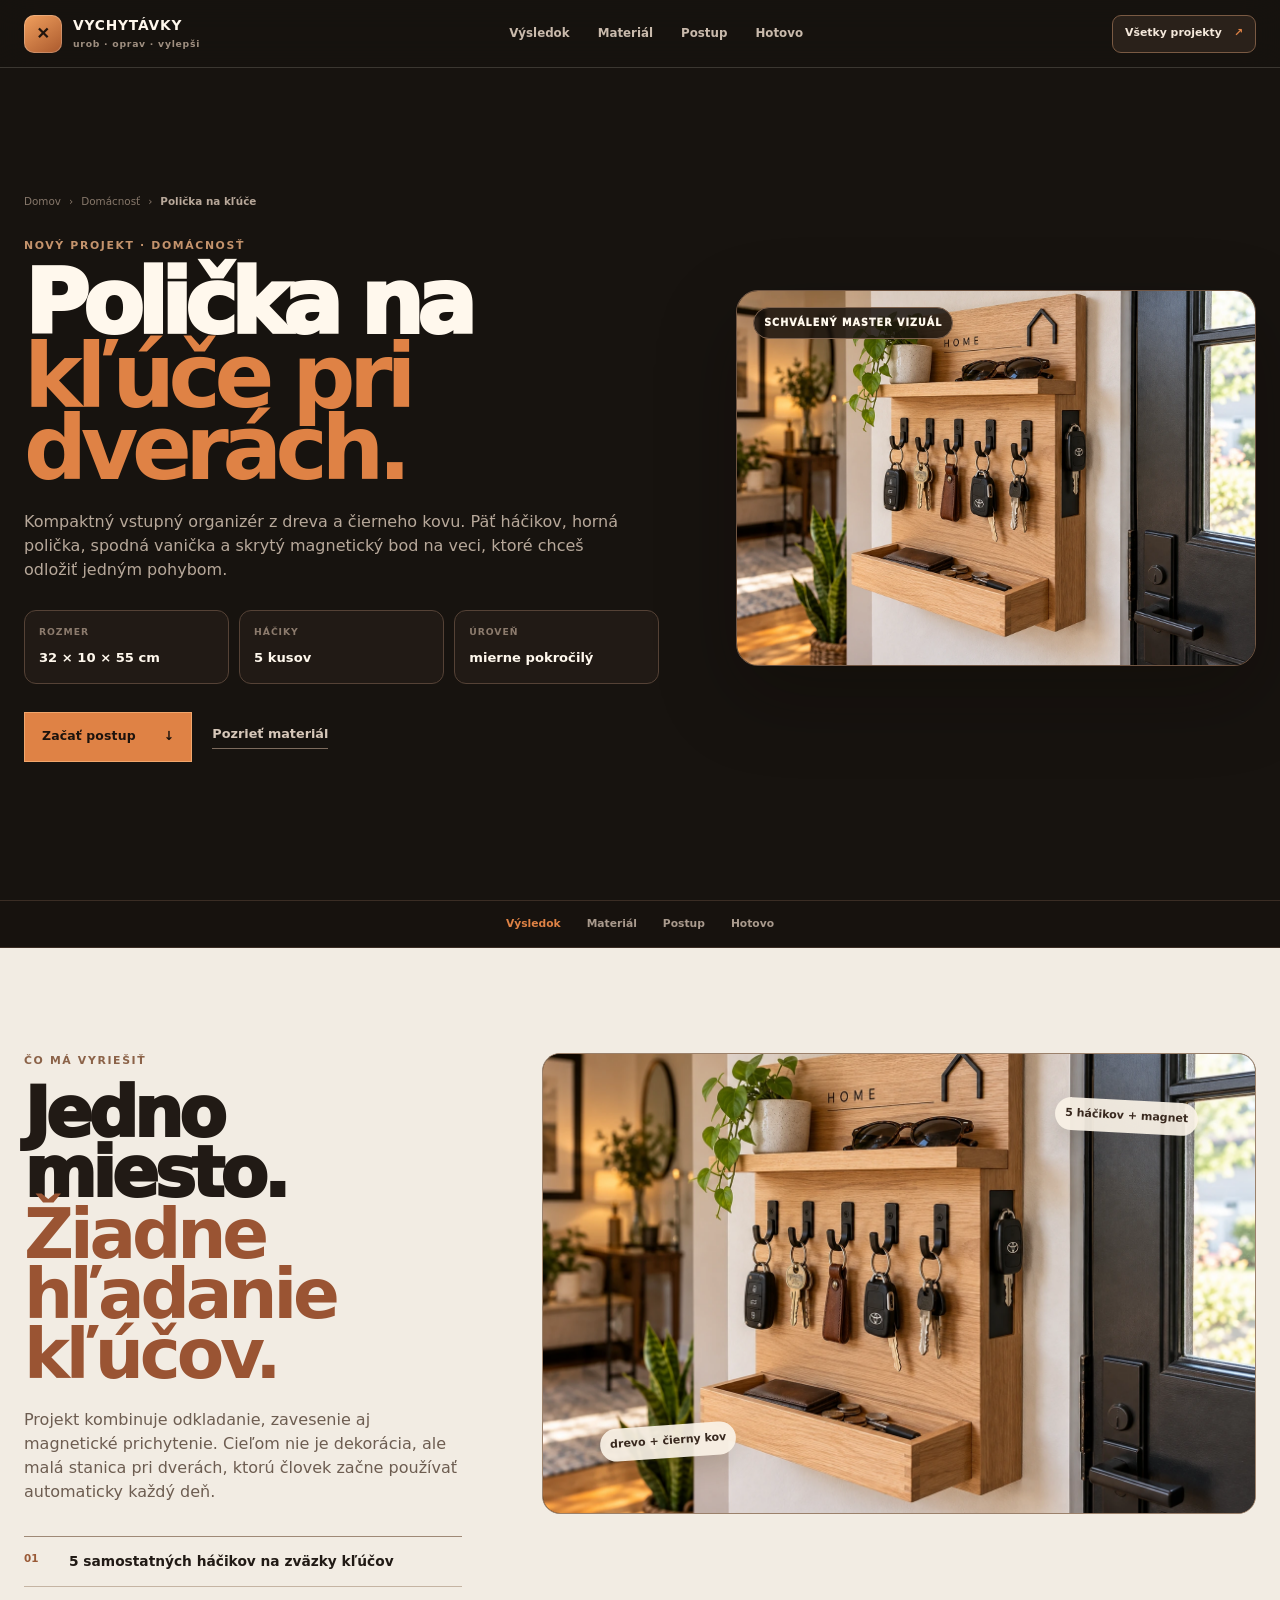
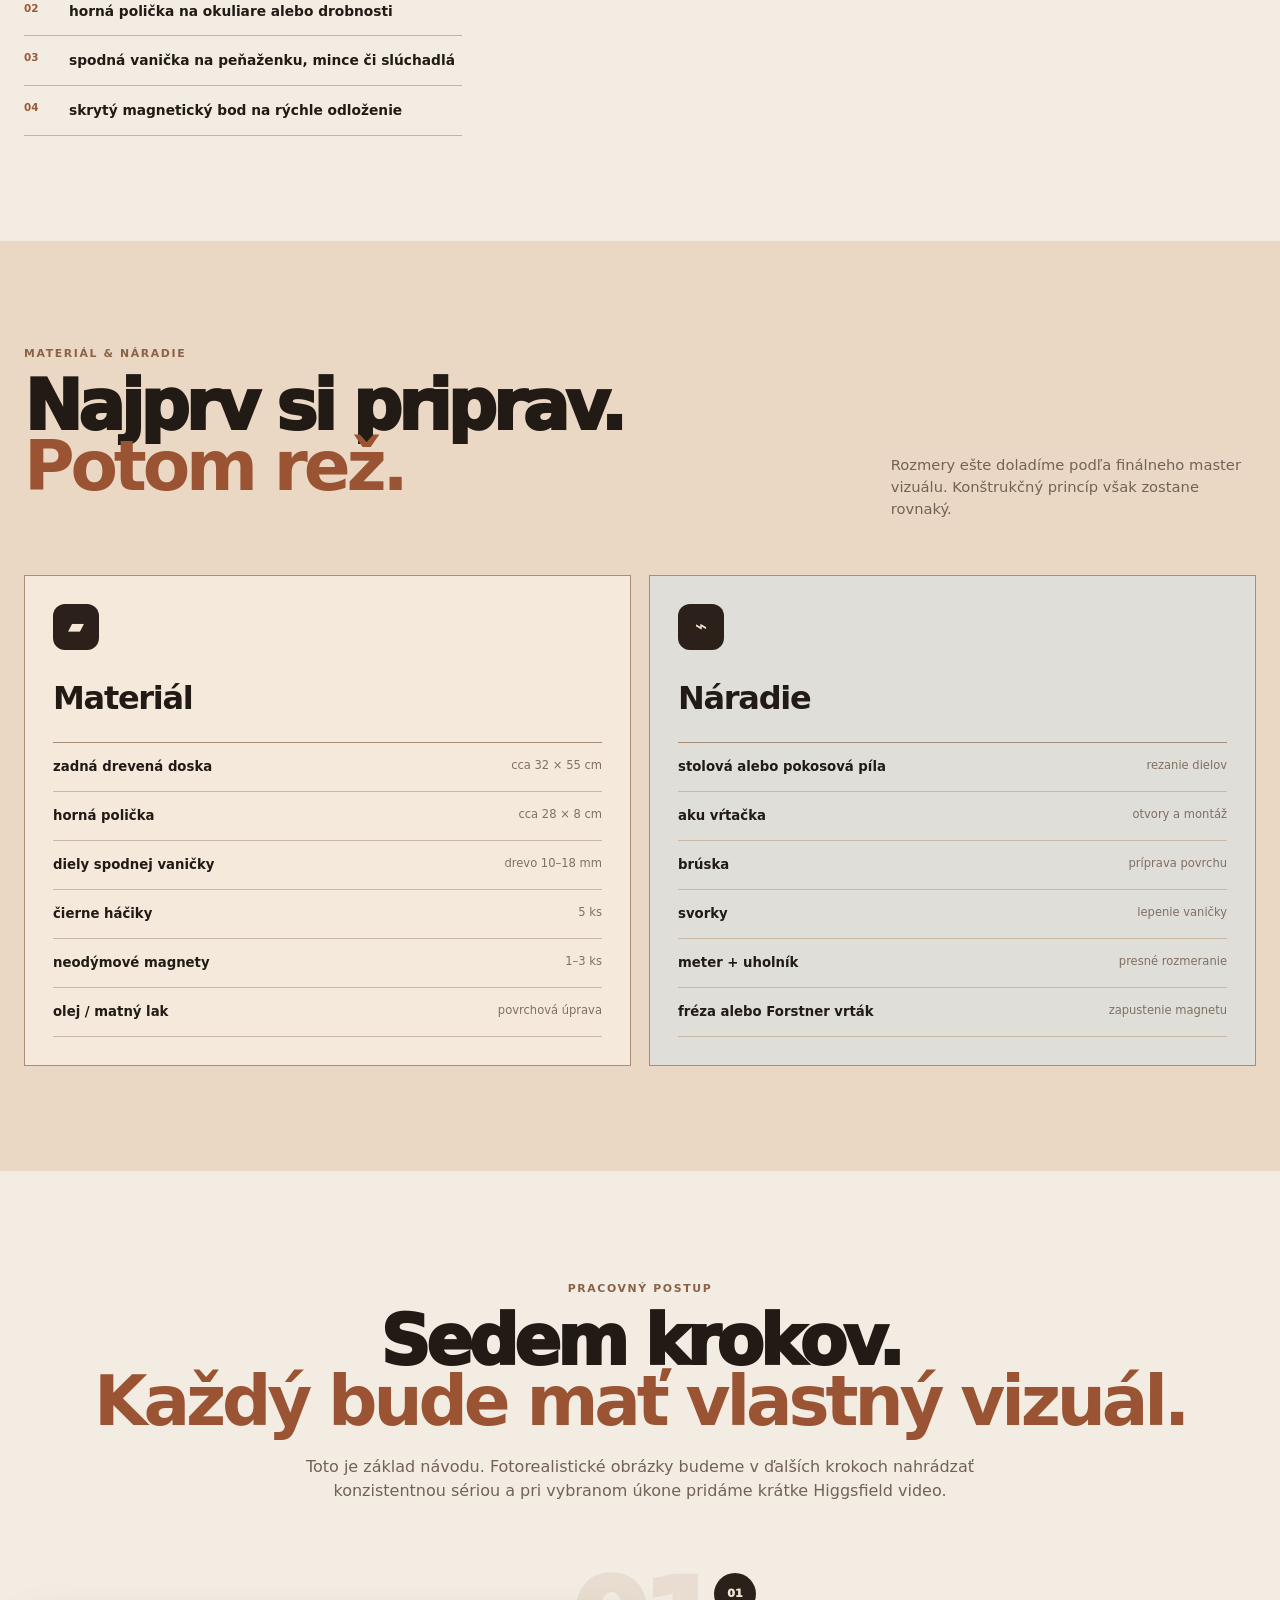
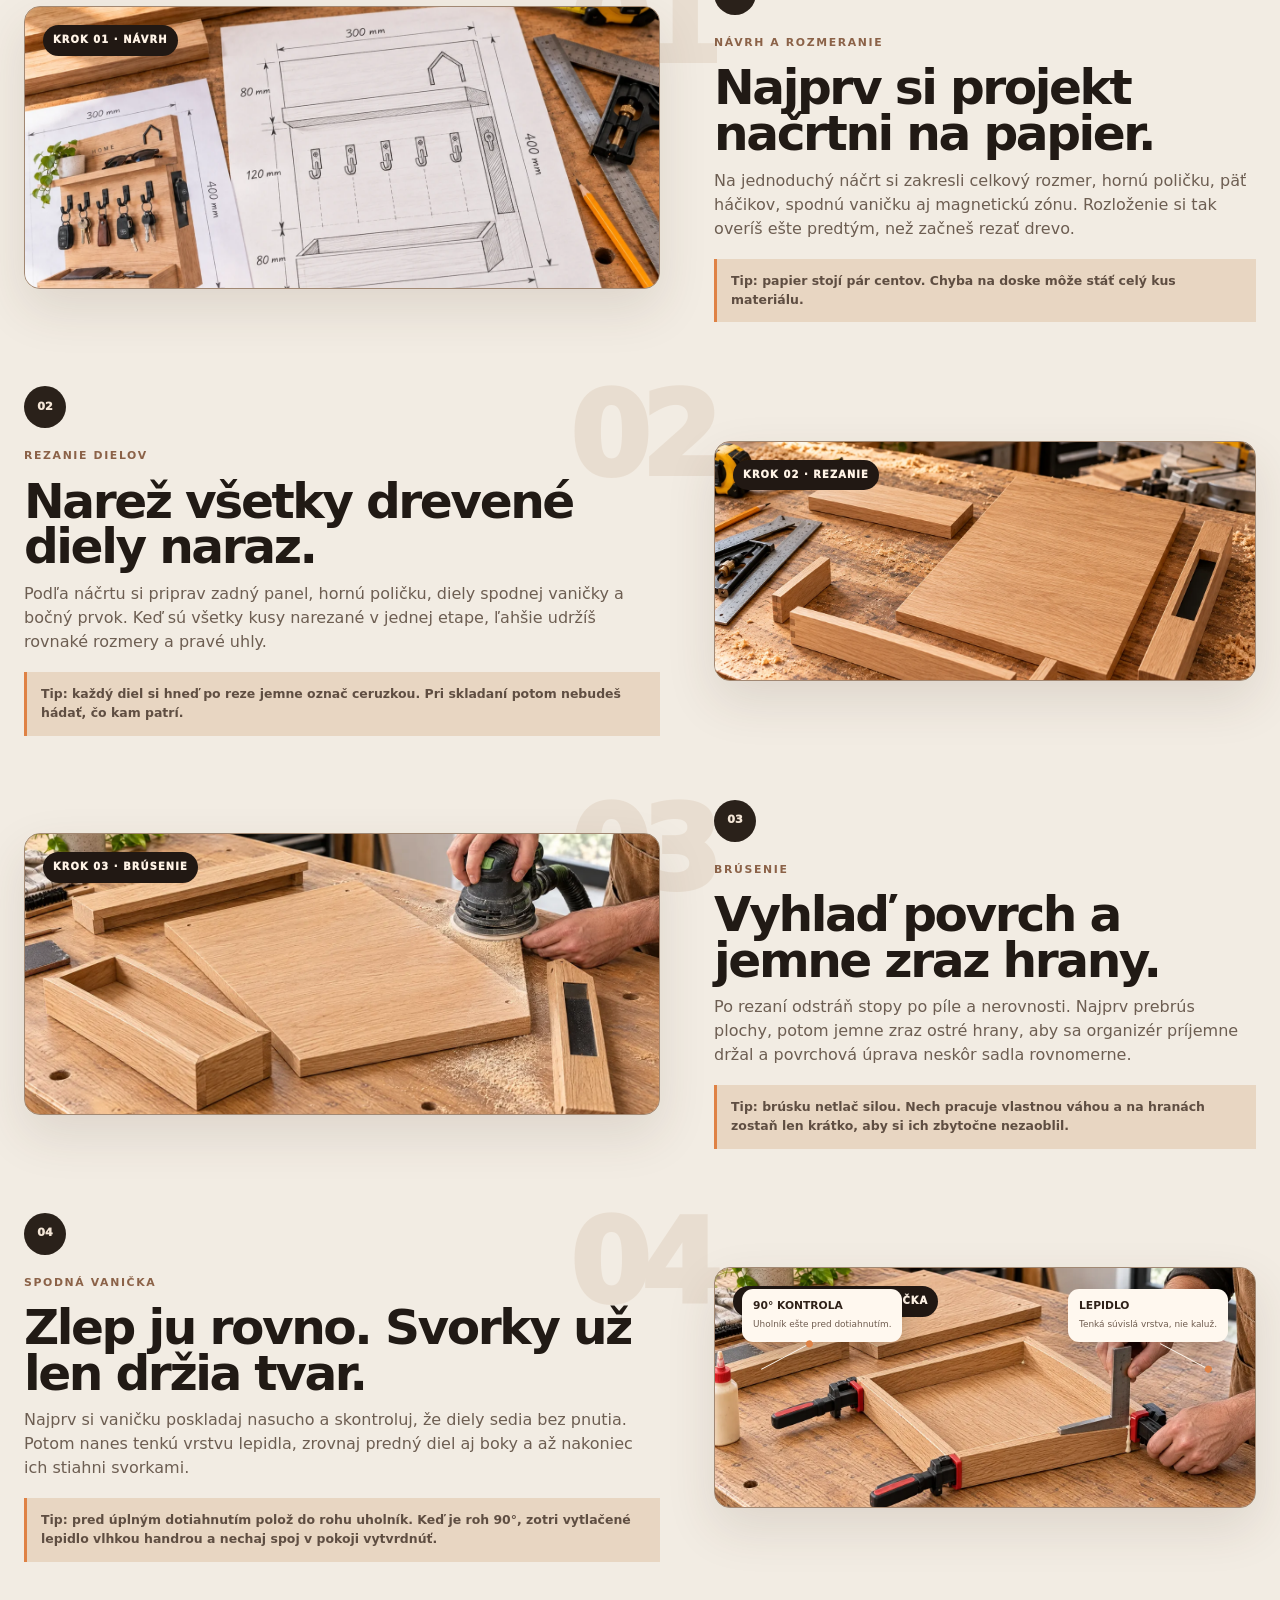
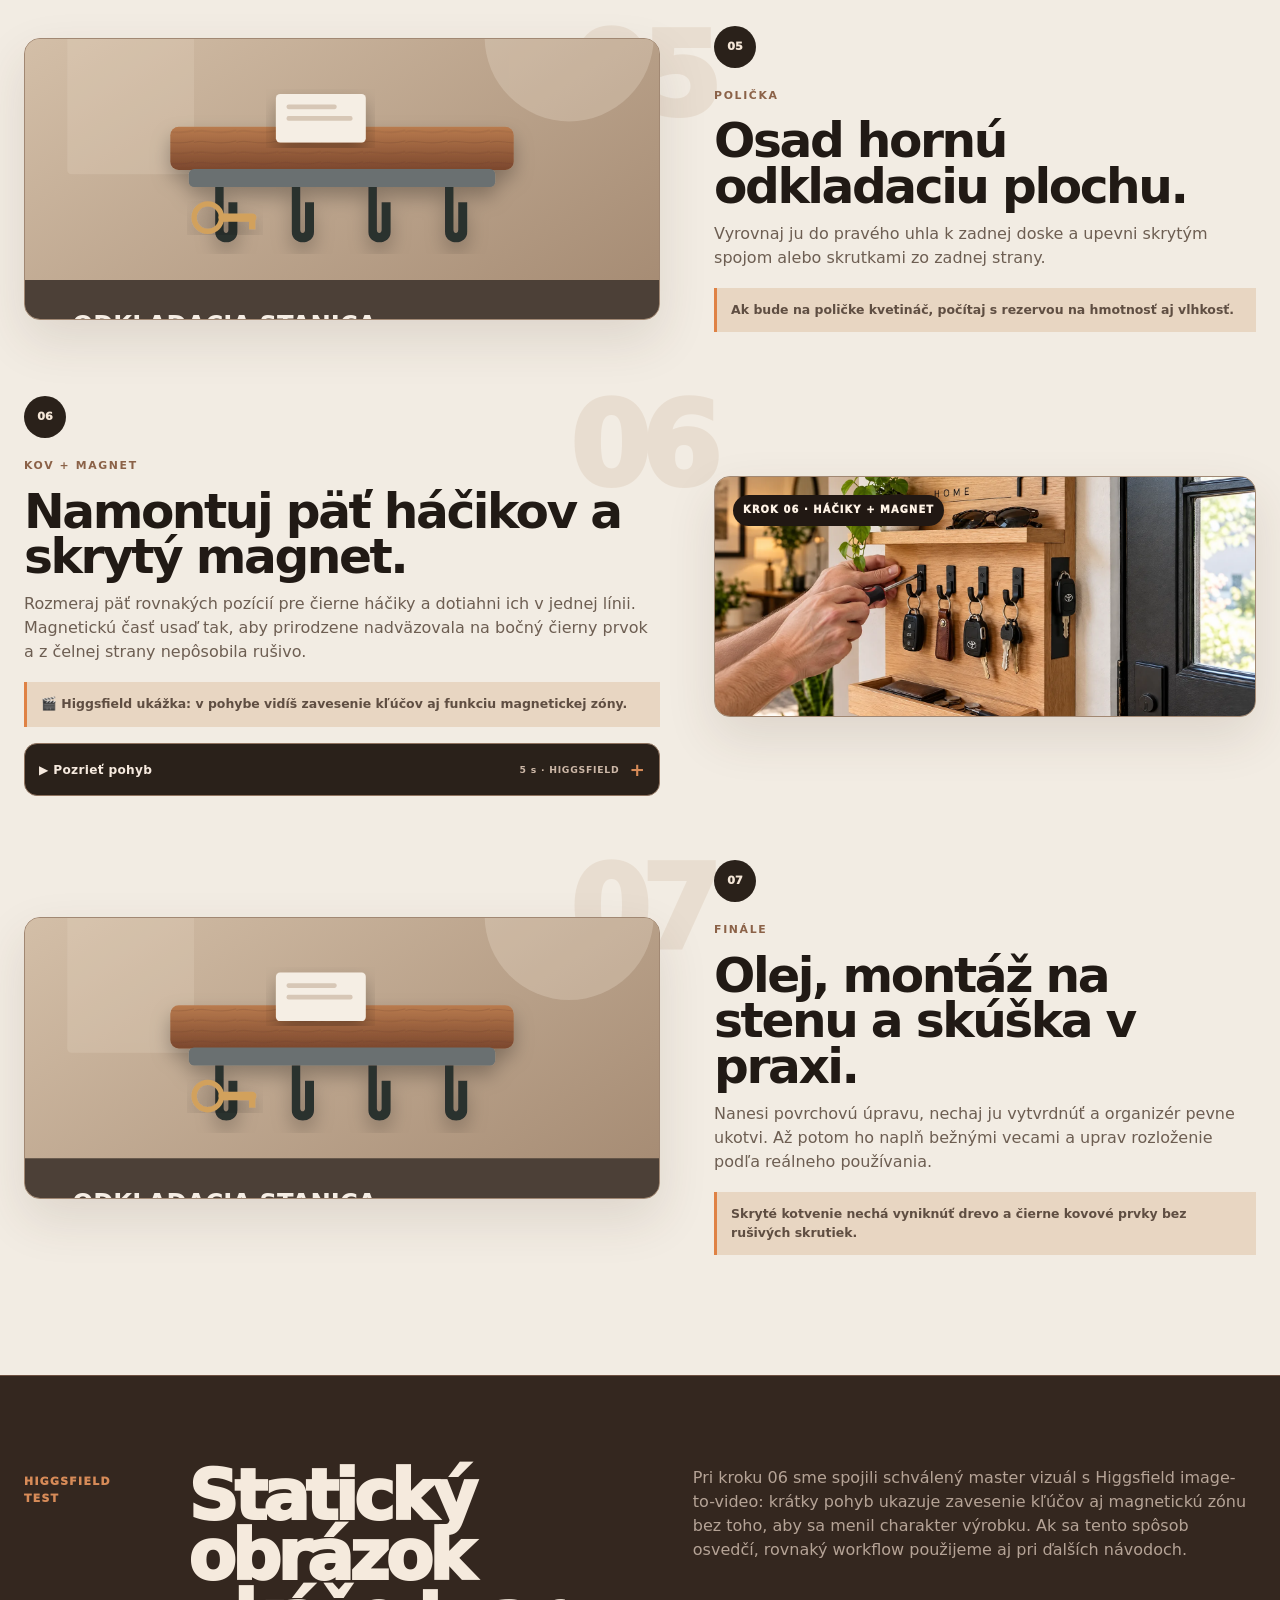
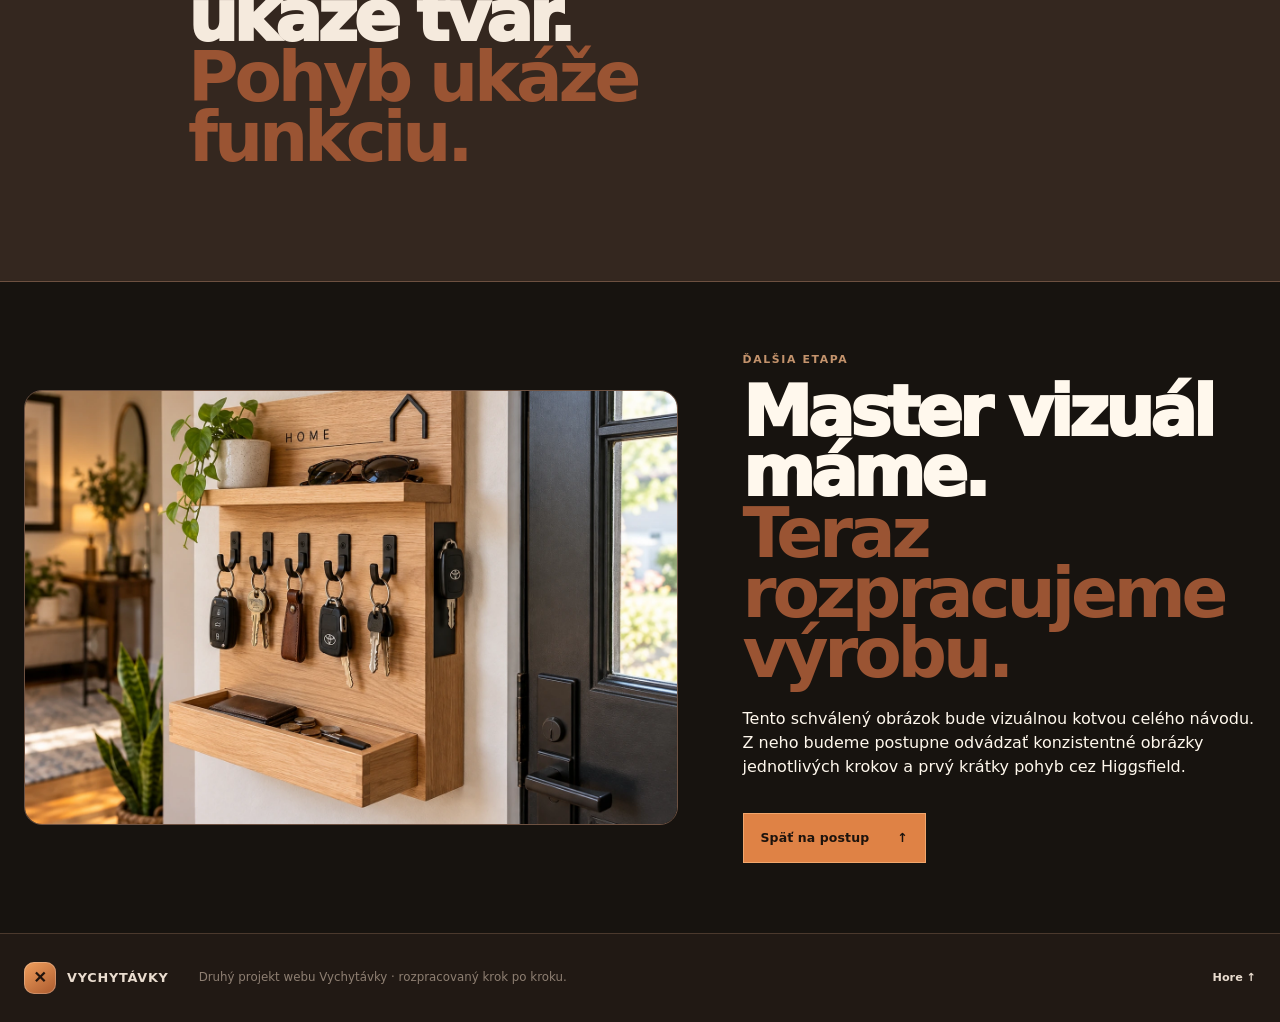
==== commit d280081f: "Implement key shelf step 4 tray assembly" ====
--- a/key-shelf.html
+++ b/key-shelf.html
@@ -152,8 +152,13 @@
         </article>
 
         <article class="step-card reverse" data-step="04" data-reveal>
-          <div class="step-photo"><img class="sprite-crop" src="assets/projects/entryway.svg" alt="Dočasný vizuál pre výrobu spodnej vaničky" /></div>
-          <div class="step-content"><span class="step-number">04</span><p class="eyebrow dark">VANIČKA</p><h3>Zostav spodnú misku na drobnosti.</h3><p>Nasucho si diely zlož, potom ich zlep a stiahni svorkami. Vanička má byť plytká, aby boli veci viditeľné a dali sa chytiť jednou rukou.</p><div class="step-tip">Pred lepením si skontroluj, či peňaženka alebo telefón vo vaničke reálne sedia.</div></div>
+          <div class="step-photo">
+            <img class="sprite-crop" src="assets/photos/key-shelf-step-04.webp" alt="Lepenie a sťahovanie spodnej dubovej vaničky poličky na kľúče pomocou svoriek" loading="lazy" />
+            <span class="image-pill">KROK 04 · SPODNÁ VANIČKA</span>
+            <div class="callout callout-left"><strong>90° KONTROLA</strong><small>Uholník ešte pred dotiahnutím.</small><span class="callout-line"></span></div>
+            <div class="callout callout-right"><strong>LEPIDLO</strong><small>Tenká súvislá vrstva, nie kaluž.</small><span class="callout-line"></span></div>
+          </div>
+          <div class="step-content"><span class="step-number">04</span><p class="eyebrow dark">SPODNÁ VANIČKA</p><h3>Zlep ju rovno. Svorky už len držia tvar.</h3><p>Najprv si vaničku poskladaj nasucho a skontroluj, že diely sedia bez pnutia. Potom nanes tenkú vrstvu lepidla, zrovnaj predný diel aj boky a až nakoniec ich stiahni svorkami.</p><div class="step-tip">Tip: pred úplným dotiahnutím polož do rohu uholník. Keď je roh 90°, zotri vytlačené lepidlo vlhkou handrou a nechaj spoj v pokoji vytvrdnúť.</div></div>
         </article>
 
         <article class="step-card" data-step="05" data-reveal>
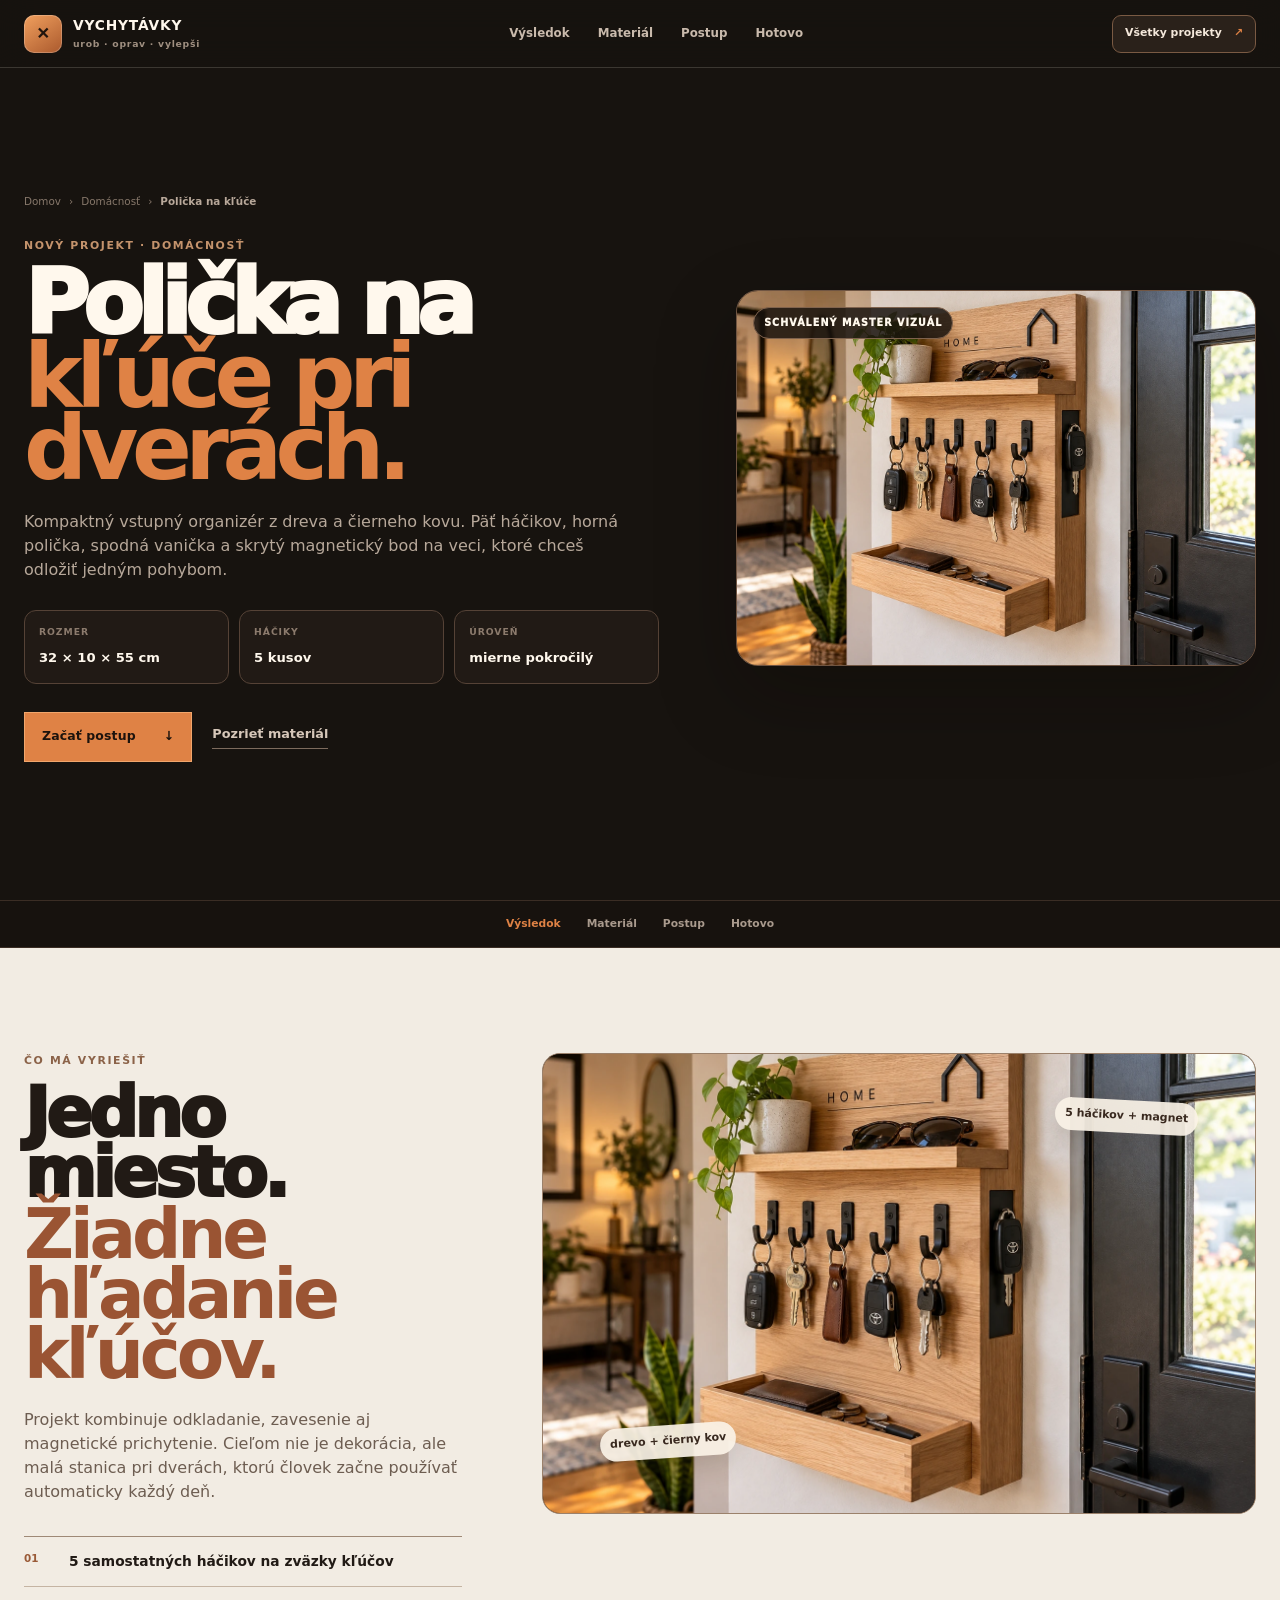
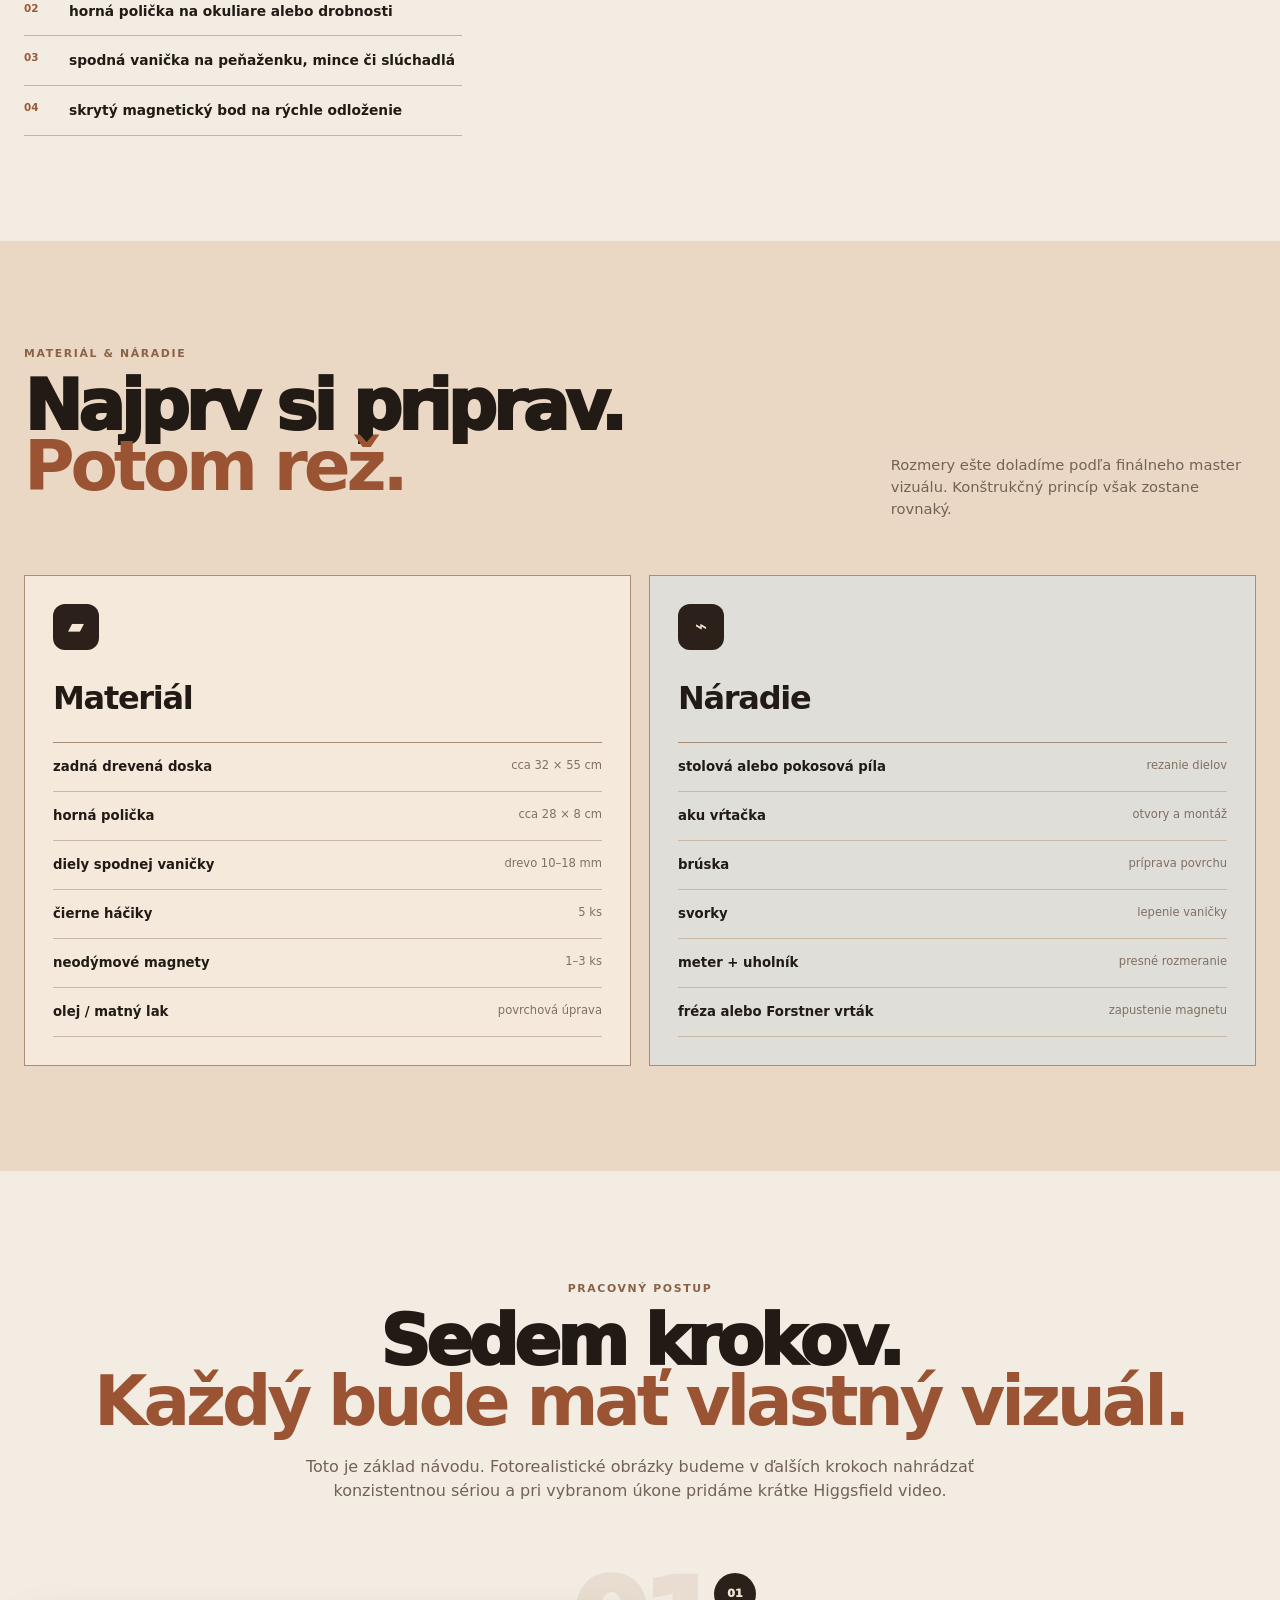
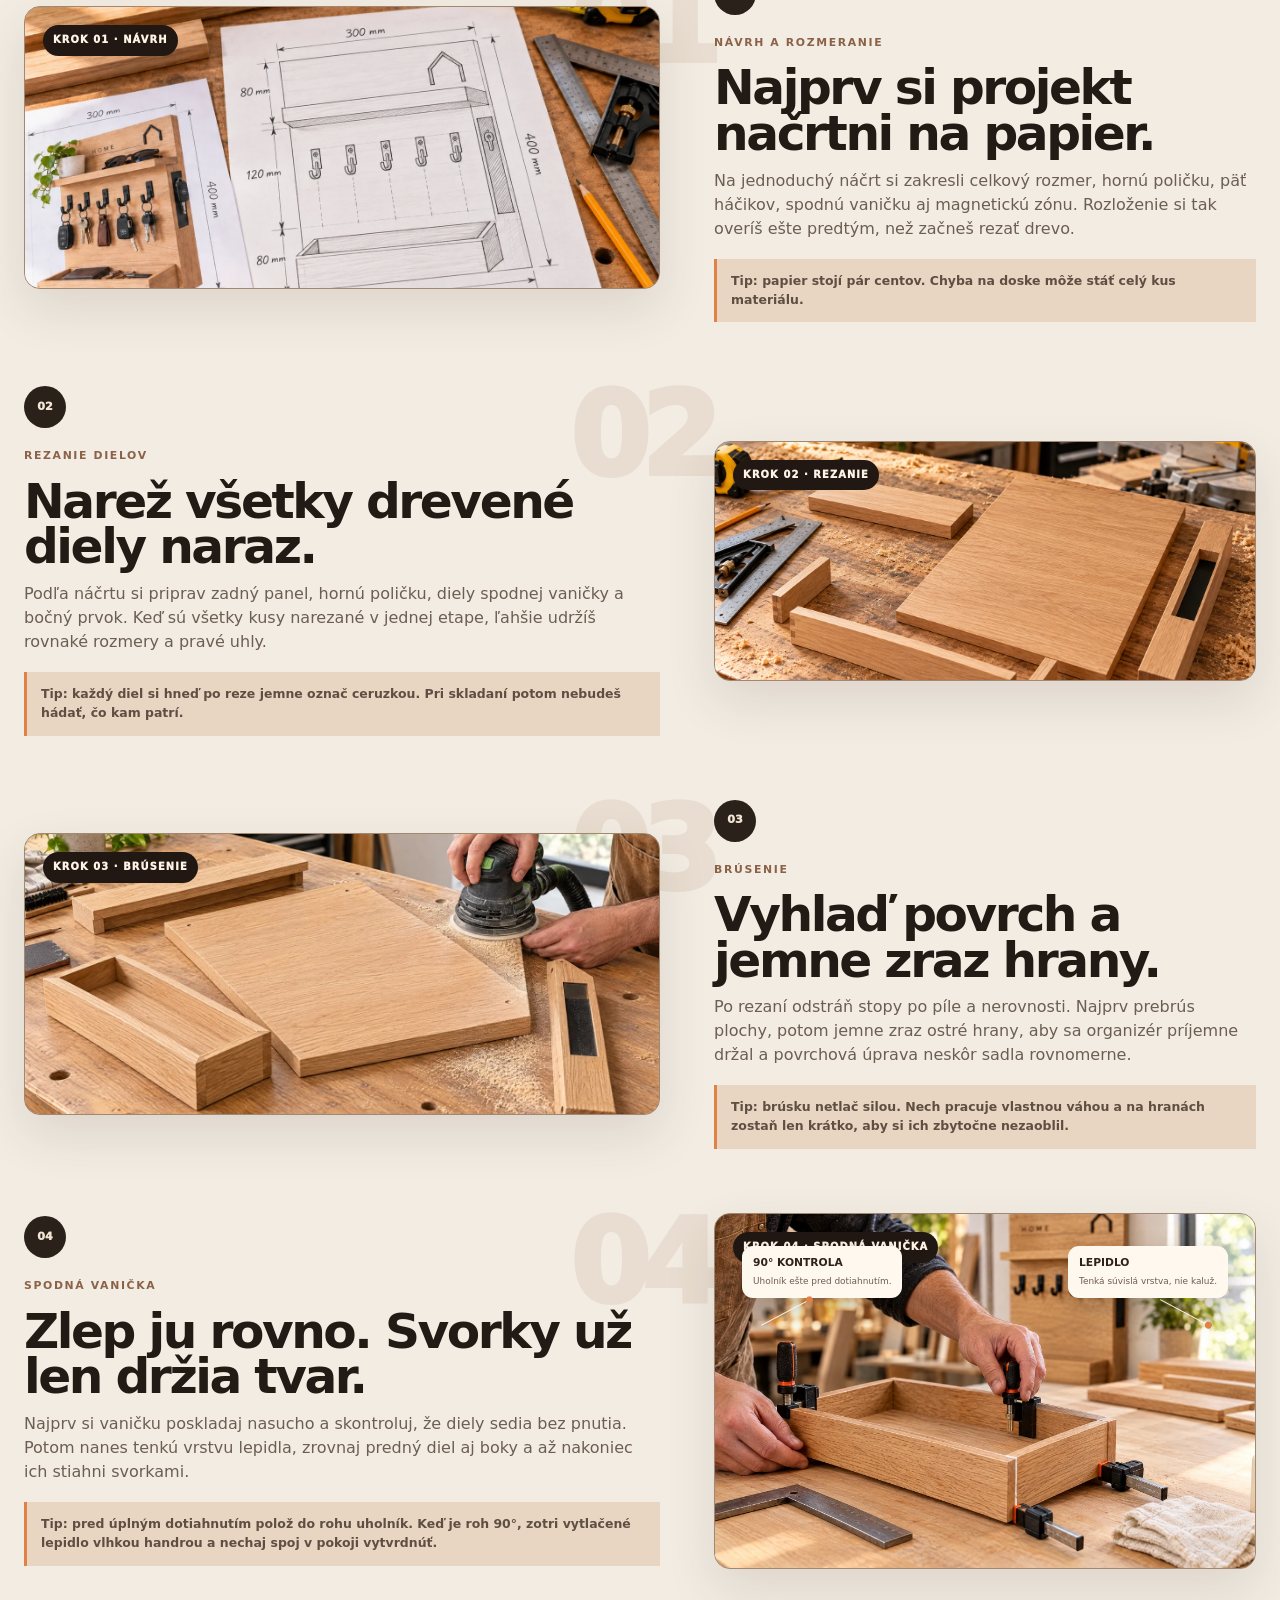
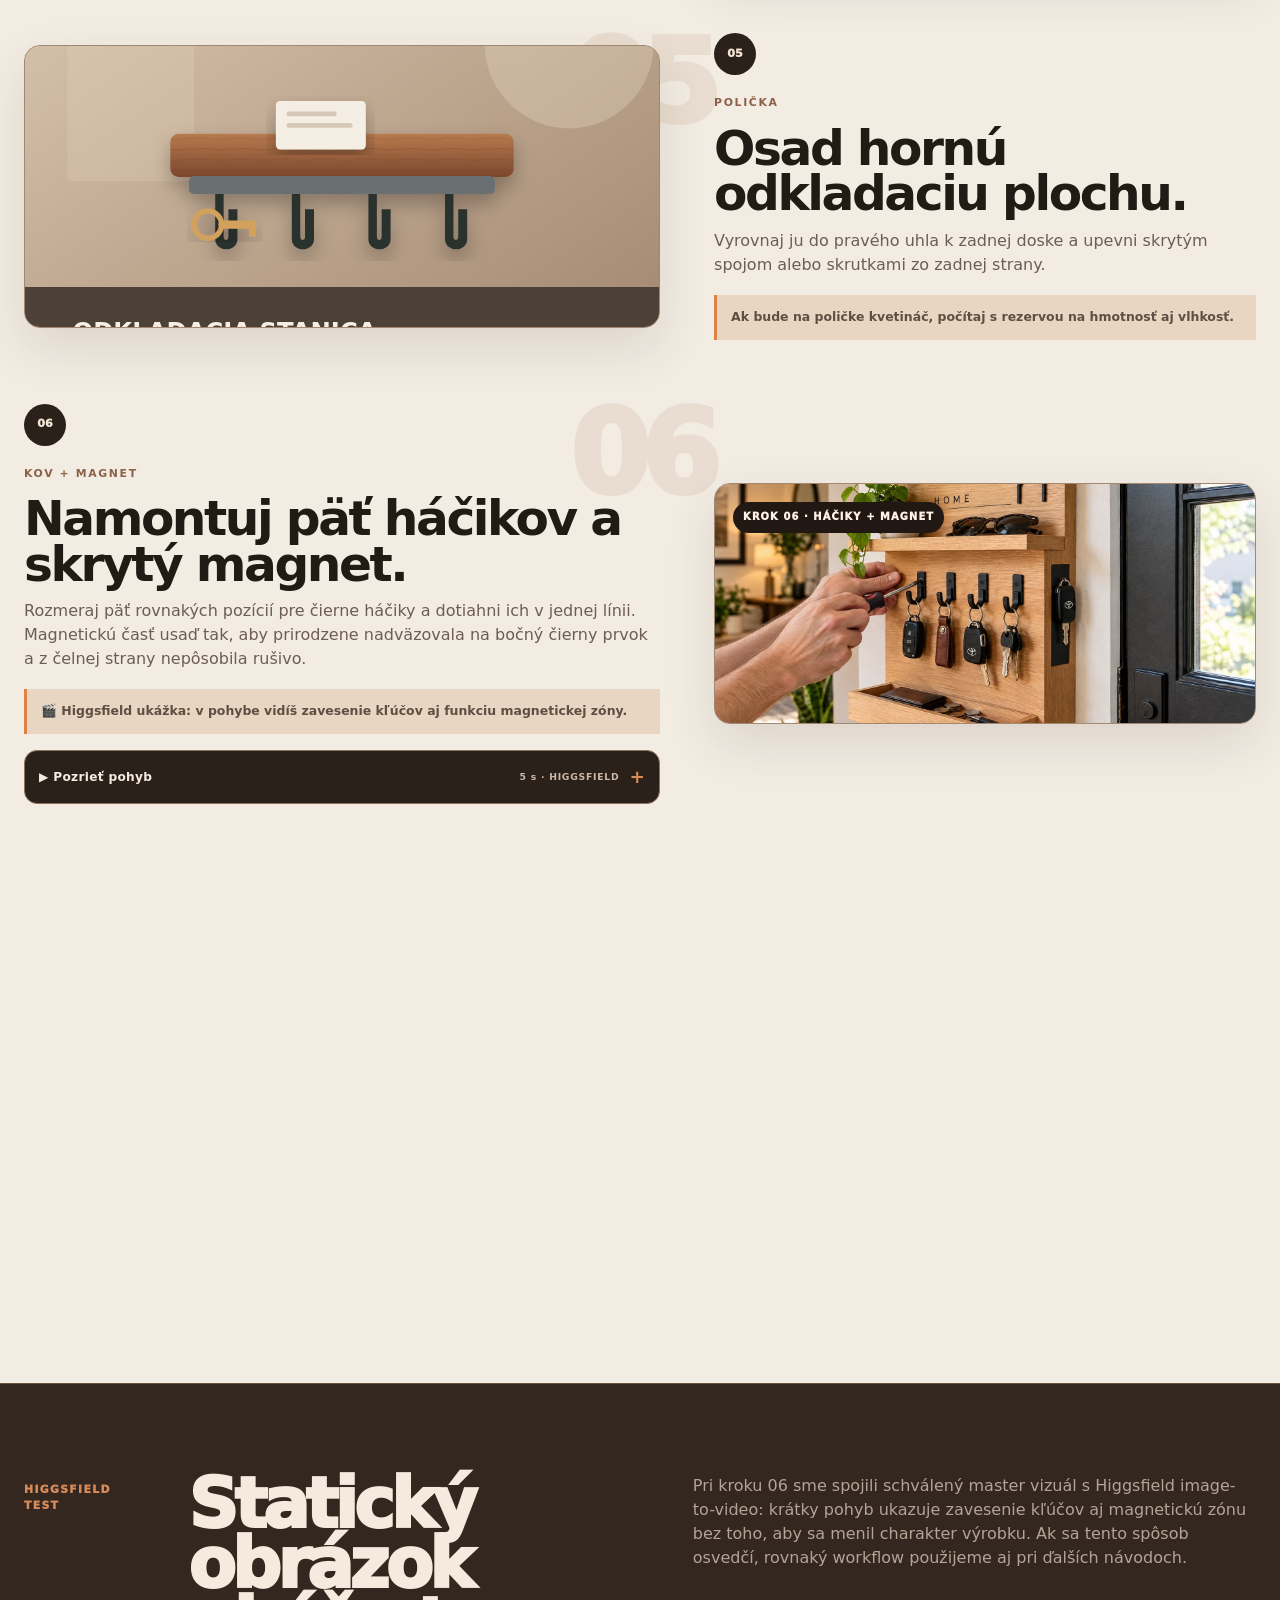
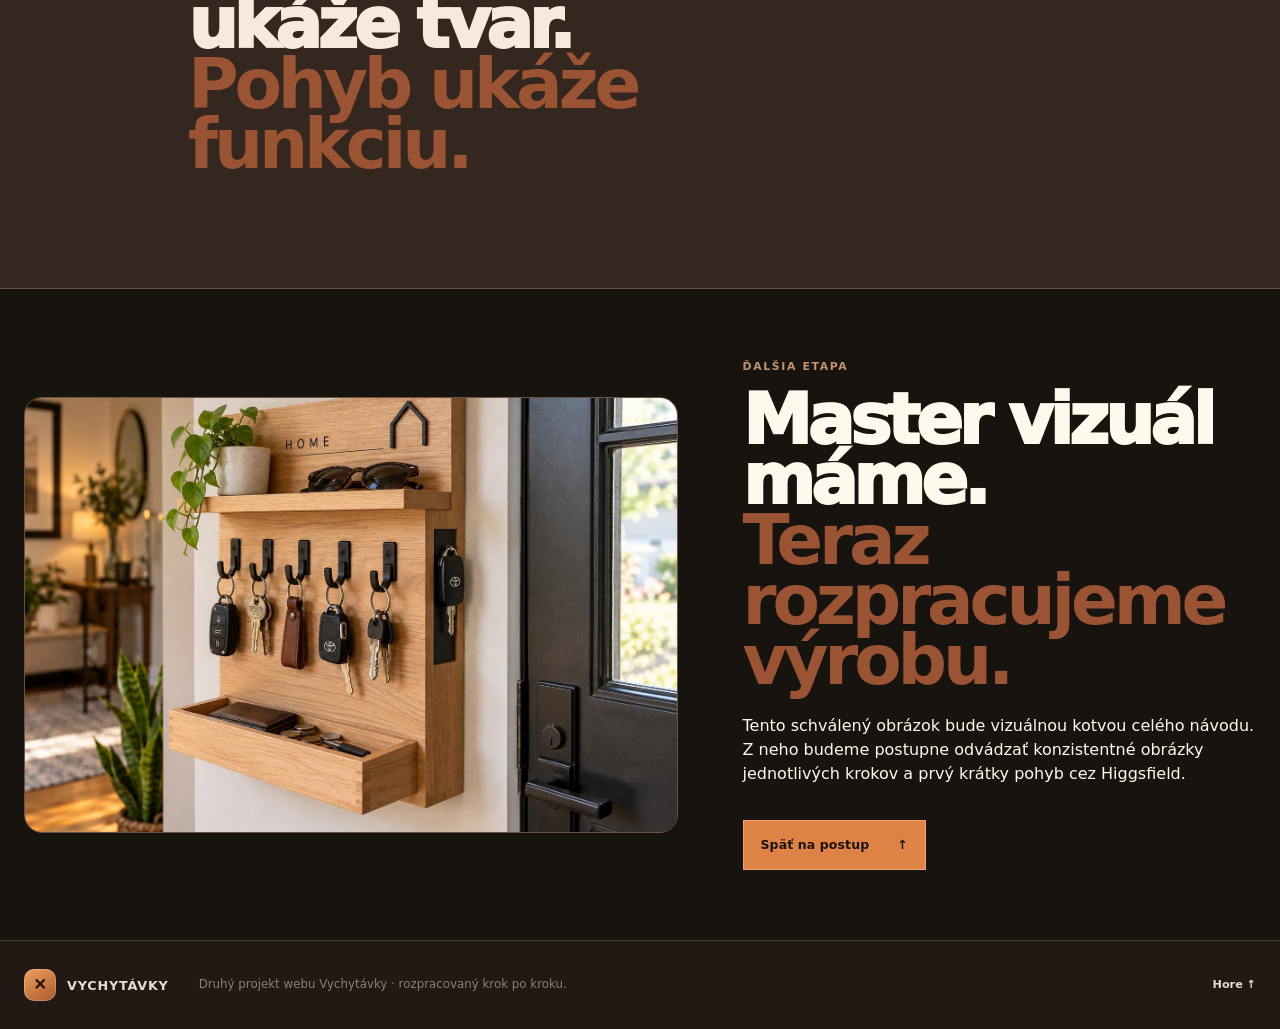
==== commit 6b74eb7e: "Complete key shelf step 4 tutorial" ====
--- a/key-shelf.html
+++ b/key-shelf.html
@@ -152,7 +152,7 @@
         </article>
 
         <article class="step-card reverse" data-step="04" data-reveal>
-          <div class="step-photo">
+          <div class="step-photo key-shelf-step-four-photo" data-reveal>
             <img class="sprite-crop" src="assets/photos/key-shelf-step-04.webp" alt="Lepenie a sťahovanie spodnej dubovej vaničky poličky na kľúče pomocou svoriek" loading="lazy" />
             <span class="image-pill">KROK 04 · SPODNÁ VANIČKA</span>
             <div class="callout callout-left"><strong>90° KONTROLA</strong><small>Uholník ešte pred dotiahnutím.</small><span class="callout-line"></span></div>
@@ -233,4 +233,4 @@
 
   <script src="script.js"></script>
 </body>
-</html>+</html>
--- a/styles.css
+++ b/styles.css
@@ -3868,6 +3868,14 @@
 .step-three-slot b{color:#ef9a59;font-size:.56rem}
 .step-three-slot span{white-space:nowrap;color:#e3d3c3;font-size:.55rem}
 
+/* Key shelf — step 04 detail reveal. */
+.key-shelf-step-four-photo{aspect-ratio:1.52}
+.key-shelf-step-four-photo img{
+  position:absolute;inset:0;width:100%;height:100%;object-fit:cover;
+  transform:scale(1.025);transition:transform .9s cubic-bezier(.2,.75,.2,1);
+}
+.key-shelf-step-four-photo.is-visible img{transform:scale(1.075)}
+
 @media(max-width:560px){
   .pilot-tech-caption{width:100%;margin-top:10px}
   .step-three-compartments{padding:13px 10px}
@@ -3876,4 +3884,5 @@
   .step-three-slot-series h5 span{font-size:.46rem}
   .step-three-slot{padding-inline:4px;font-size:.52rem}
   .step-three-slot b,.step-three-slot span{font-size:.5rem}
-}
+  .key-shelf-step-four-photo{aspect-ratio:1.38}
+}
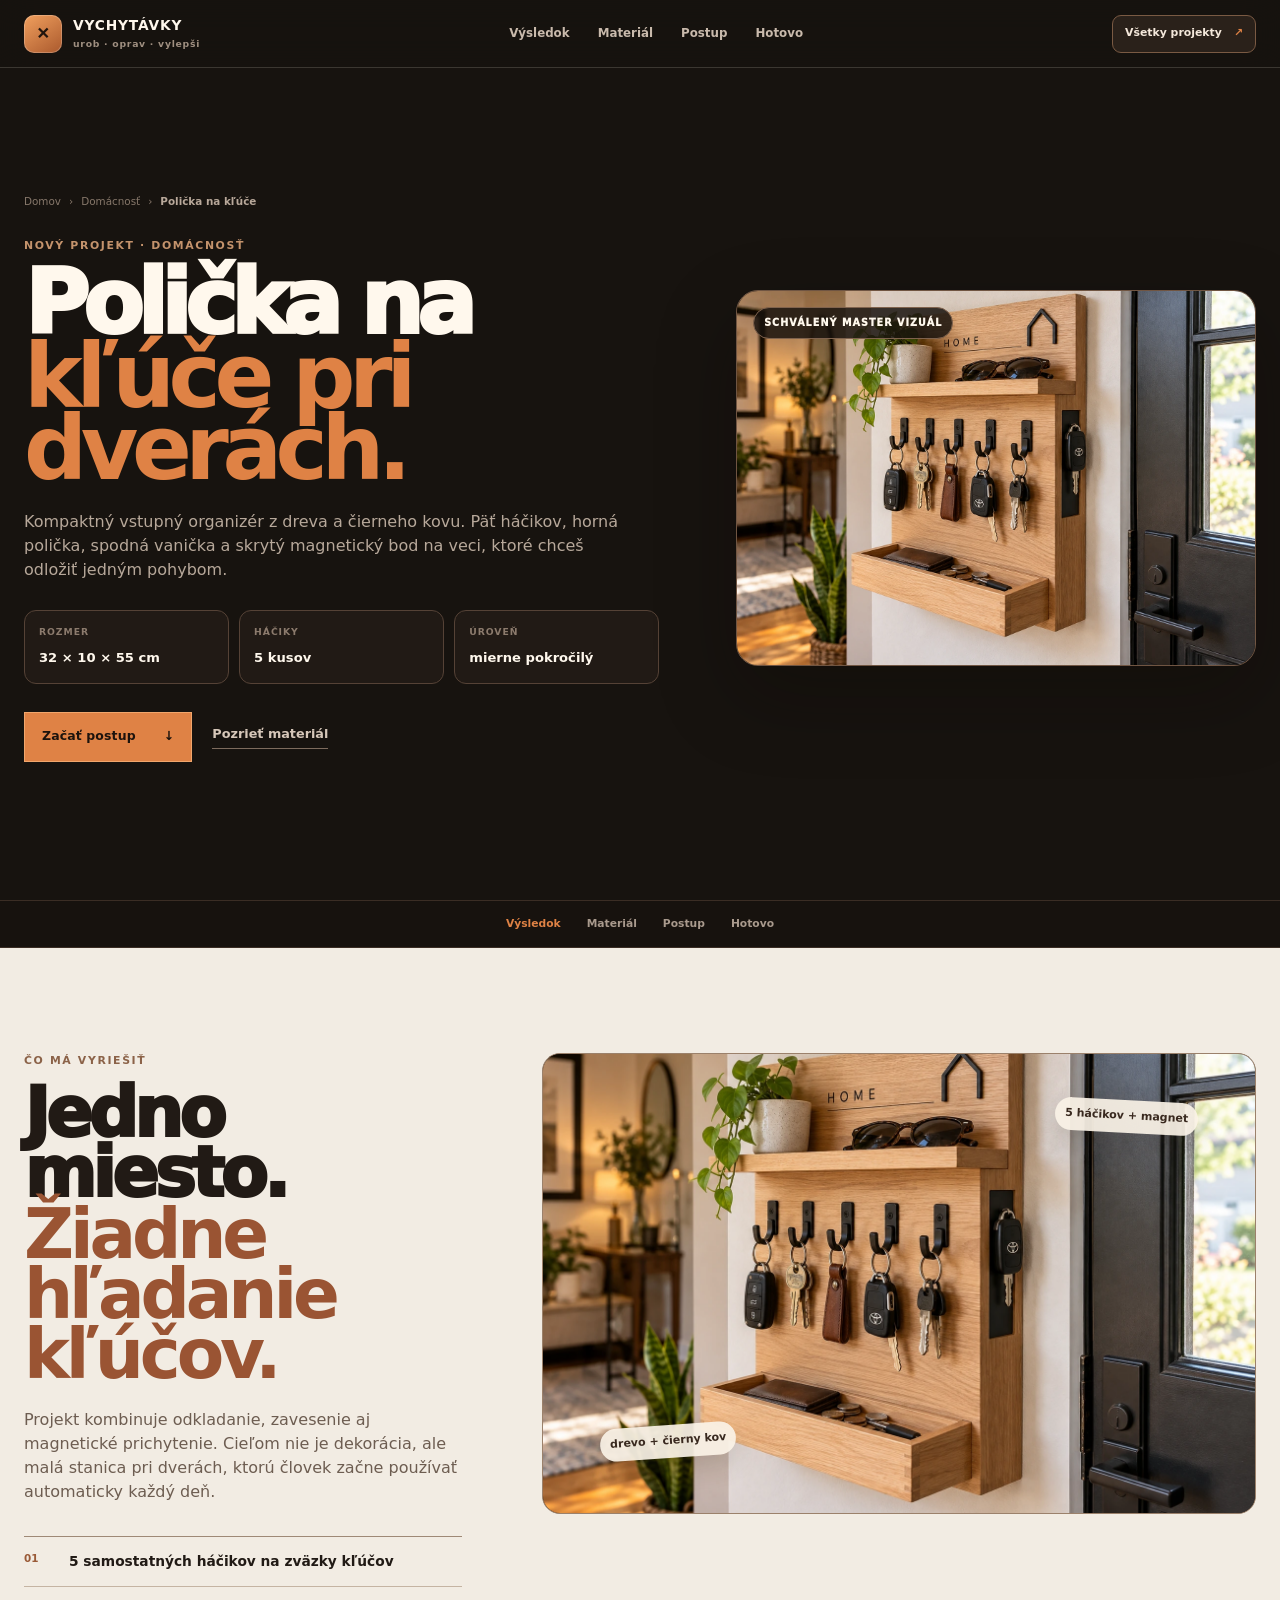
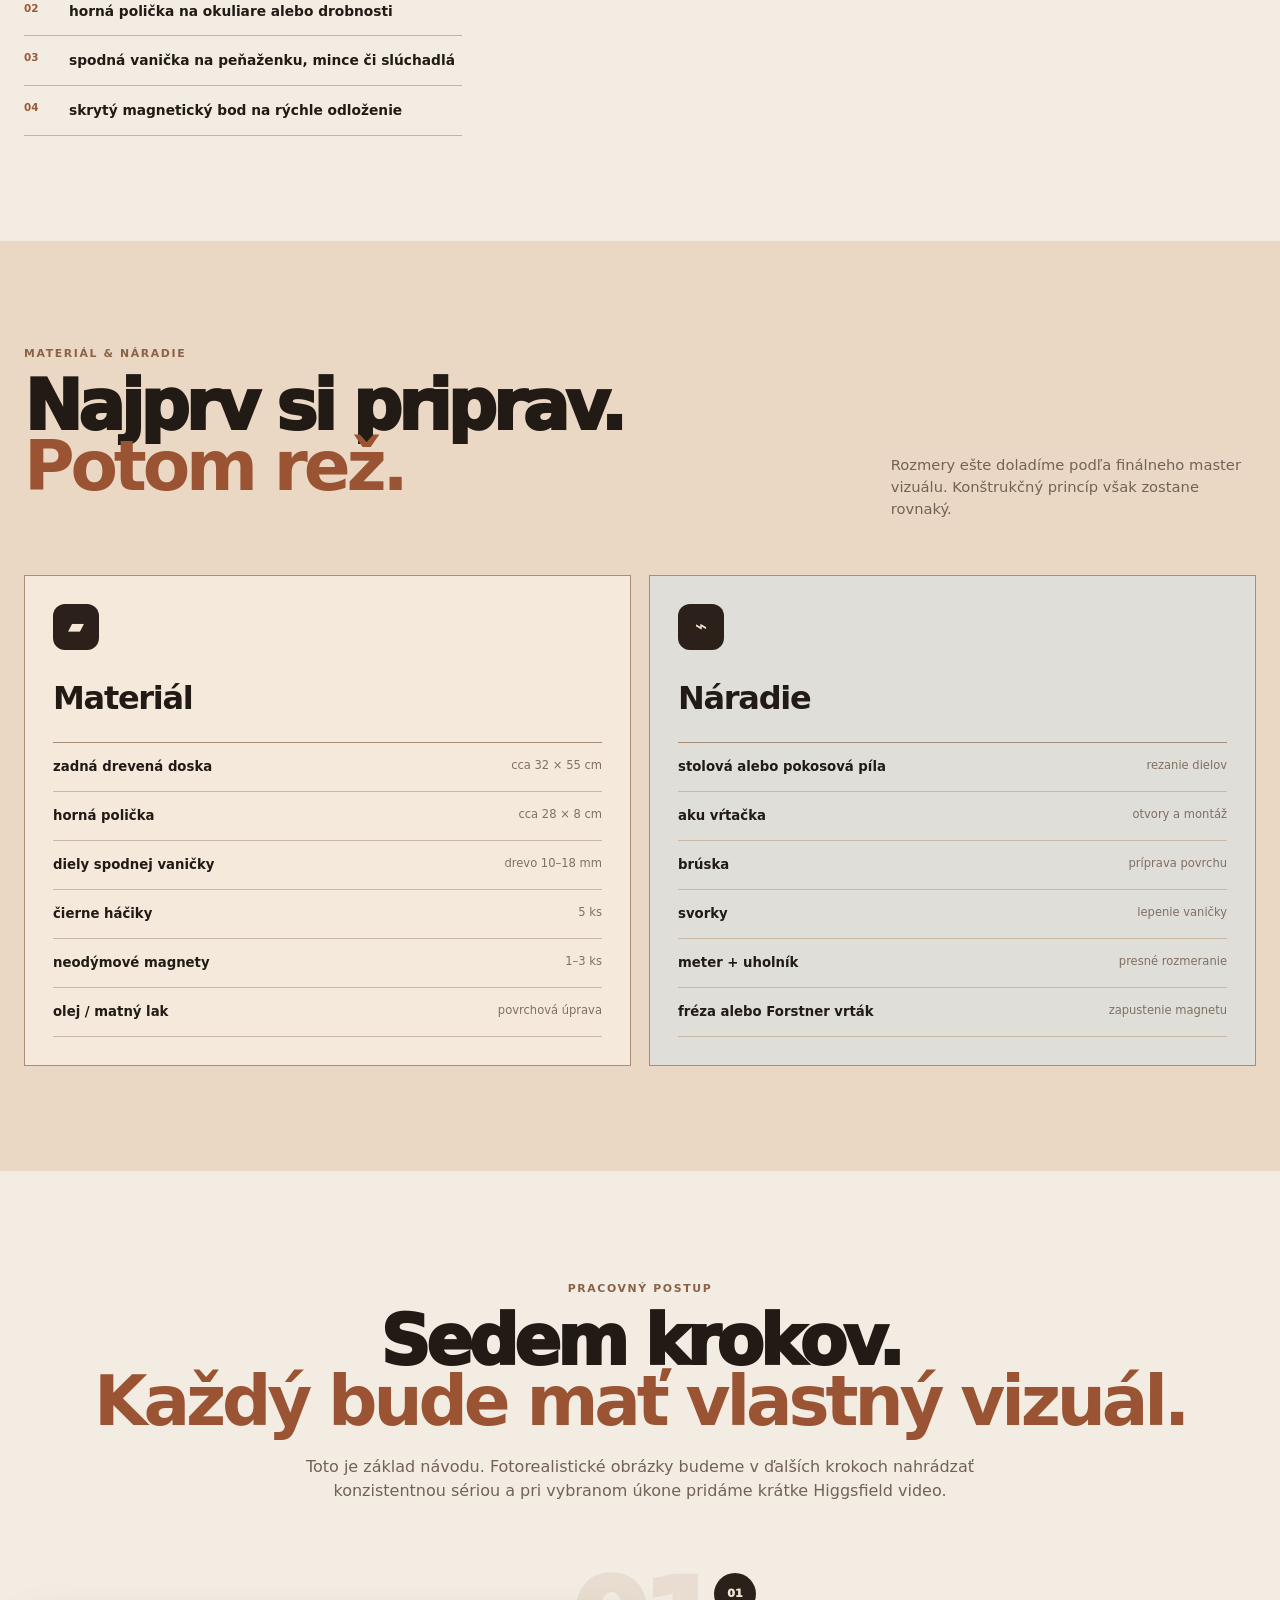
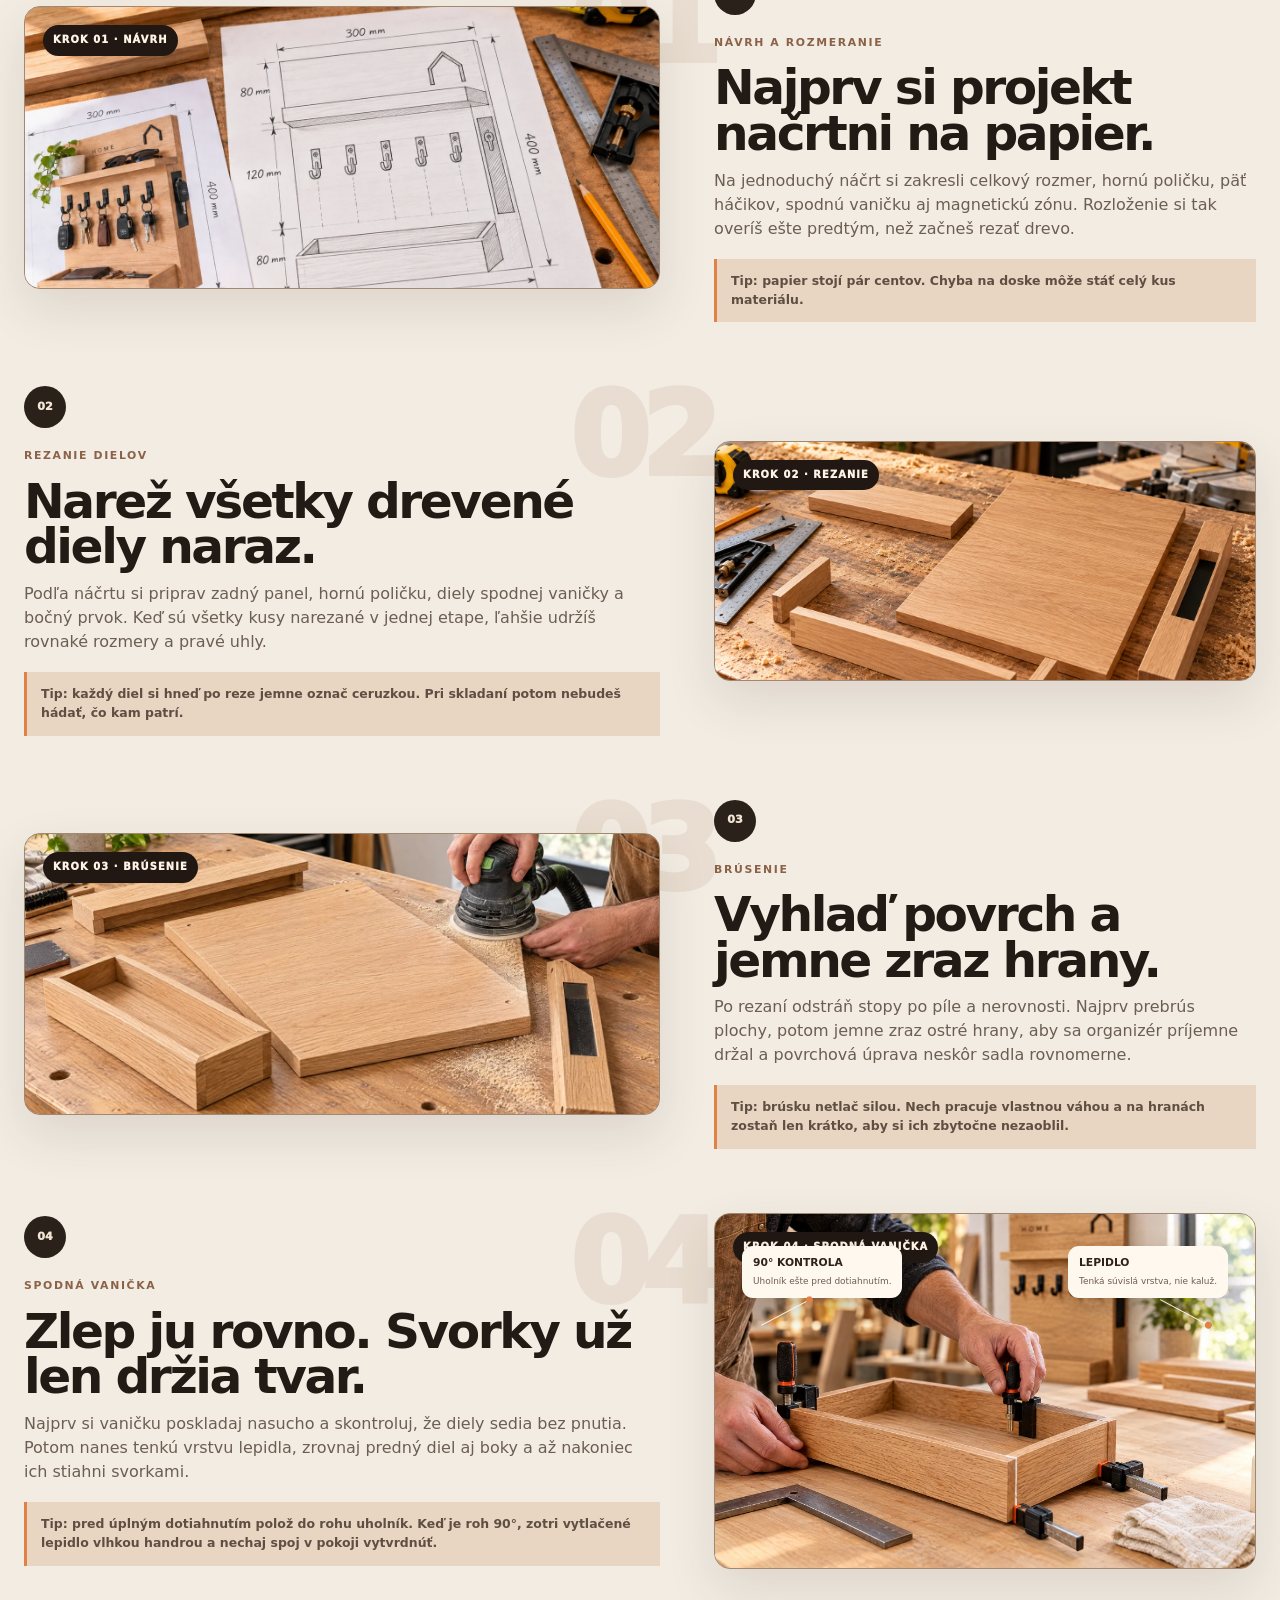
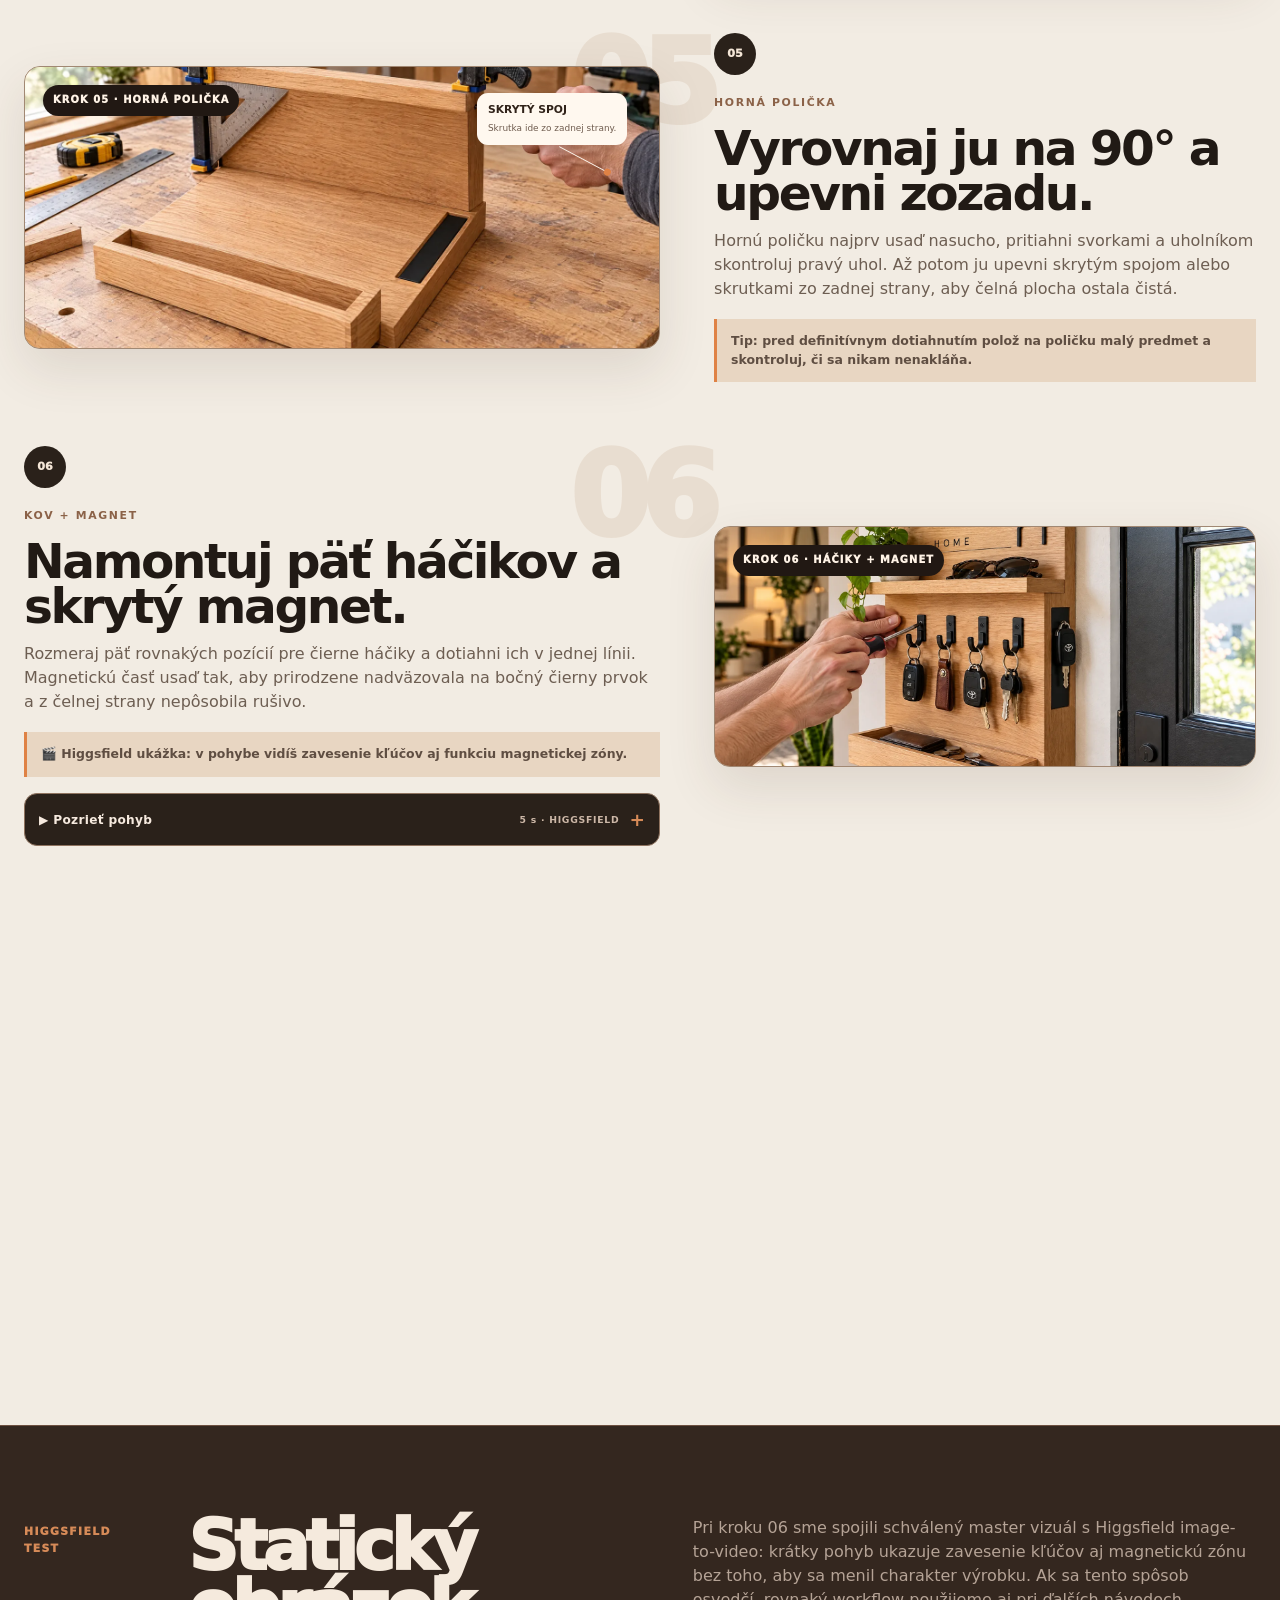
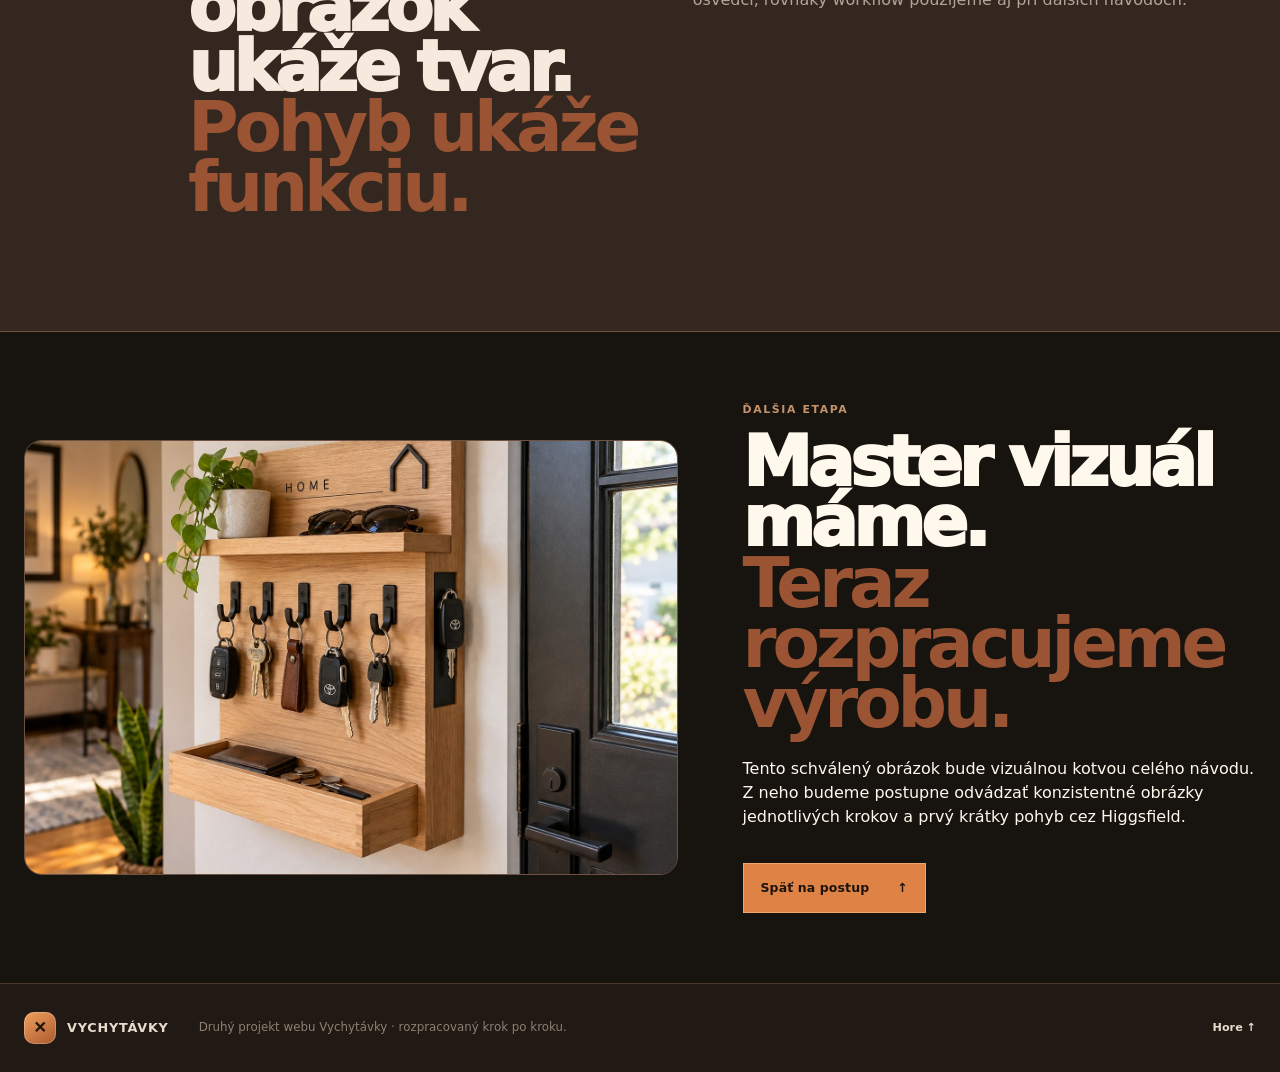
==== commit de3864cb: "Implement key shelf step 5 upper shelf assembly" ====
--- a/key-shelf.html
+++ b/key-shelf.html
@@ -162,8 +162,12 @@
         </article>
 
         <article class="step-card" data-step="05" data-reveal>
-          <div class="step-photo"><img class="sprite-crop" src="assets/projects/entryway.svg" alt="Dočasný vizuál pre montáž hornej poličky" /></div>
-          <div class="step-content"><span class="step-number">05</span><p class="eyebrow dark">POLIČKA</p><h3>Osad hornú odkladaciu plochu.</h3><p>Vyrovnaj ju do pravého uhla k zadnej doske a upevni skrytým spojom alebo skrutkami zo zadnej strany.</p><div class="step-tip">Ak bude na poličke kvetináč, počítaj s rezervou na hmotnosť aj vlhkosť.</div></div>
+          <div class="step-photo">
+            <img class="sprite-crop" src="assets/photos/key-shelf-step-05.webp" alt="Montáž hornej dubovej poličky do pravého uhla pomocou uholníka, svoriek a skrytého spoja" loading="lazy" />
+            <span class="image-pill">KROK 05 · HORNÁ POLIČKA</span>
+            <span class="callout callout-right"><strong>SKRYTÝ SPOJ</strong><small>Skrutka ide zo zadnej strany.</small><i class="callout-line"></i></span>
+          </div>
+          <div class="step-content"><span class="step-number">05</span><p class="eyebrow dark">HORNÁ POLIČKA</p><h3>Vyrovnaj ju na 90° a upevni zozadu.</h3><p>Hornú poličku najprv usaď nasucho, pritiahni svorkami a uholníkom skontroluj pravý uhol. Až potom ju upevni skrytým spojom alebo skrutkami zo zadnej strany, aby čelná plocha ostala čistá.</p><div class="step-tip">Tip: pred definitívnym dotiahnutím polož na poličku malý predmet a skontroluj, či sa nikam nenakláňa.</div></div>
         </article>
 
         <article class="step-card reverse" data-step="06" data-reveal>
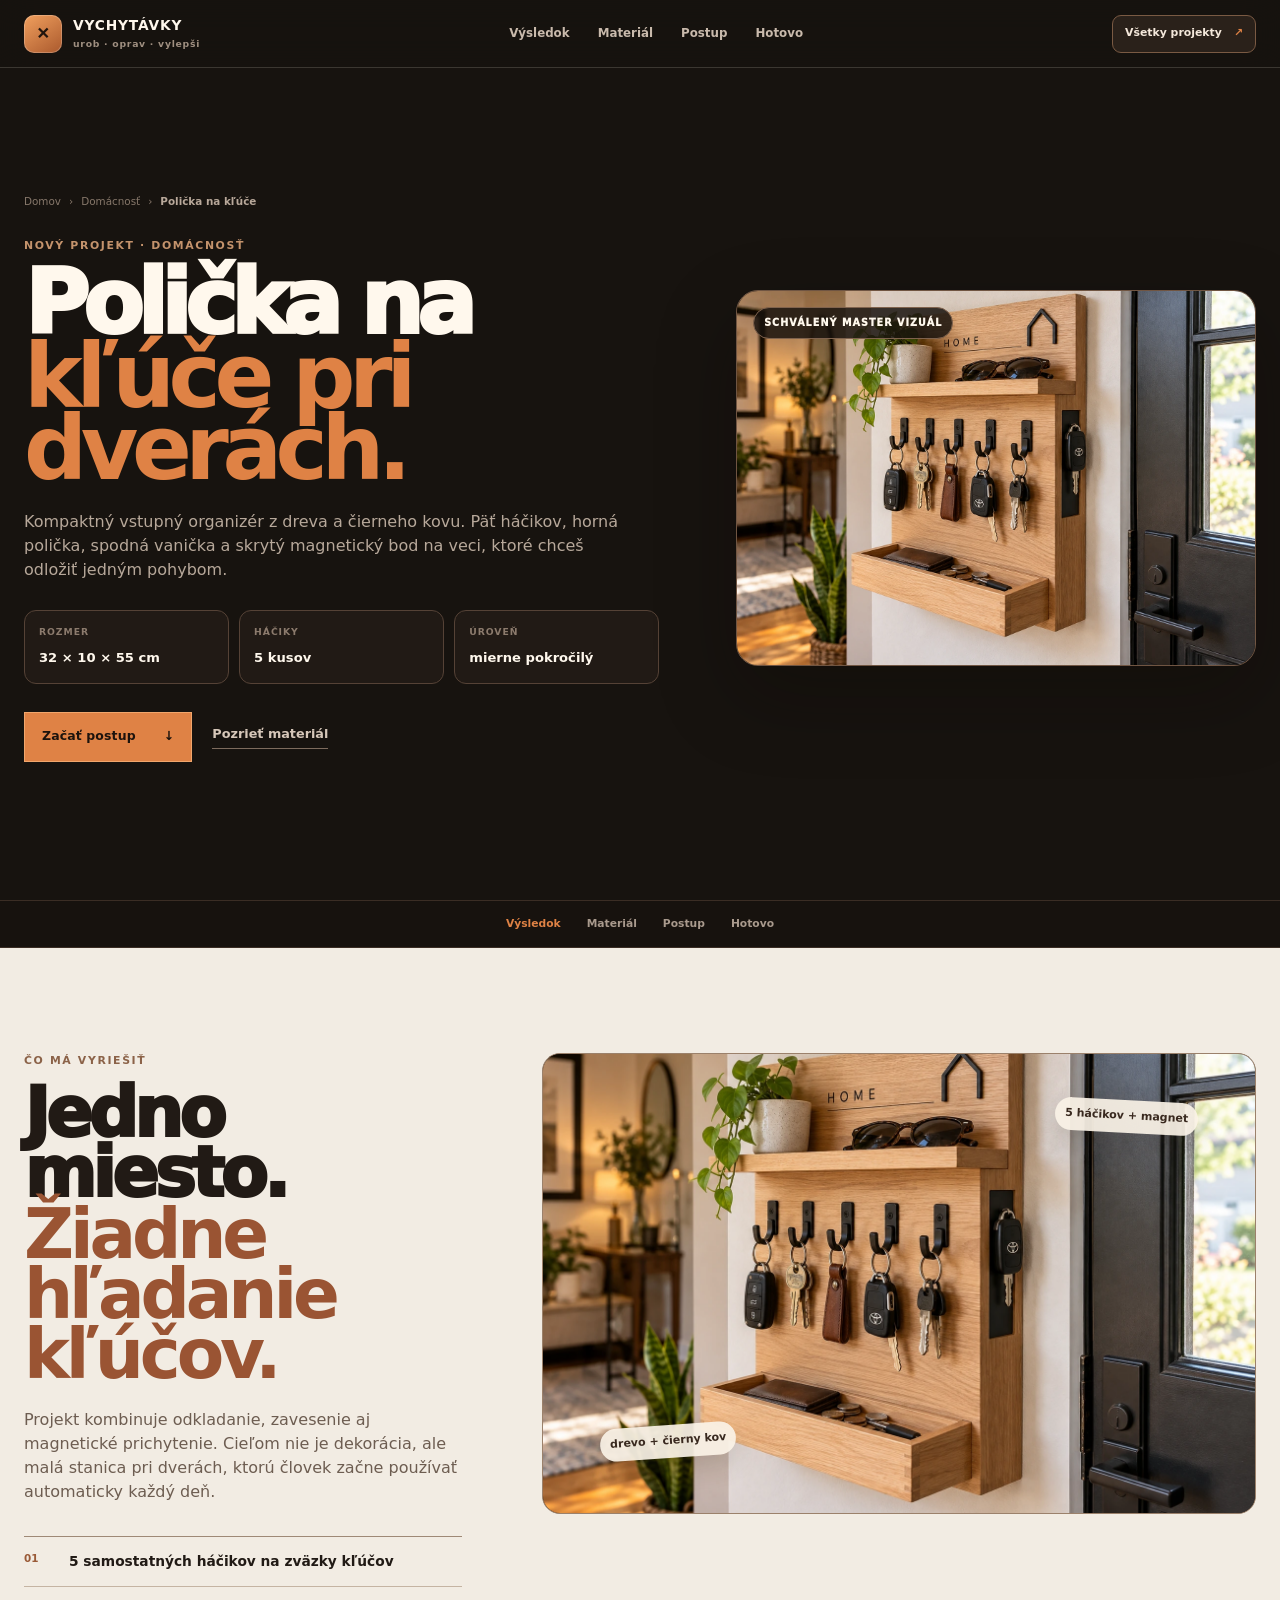
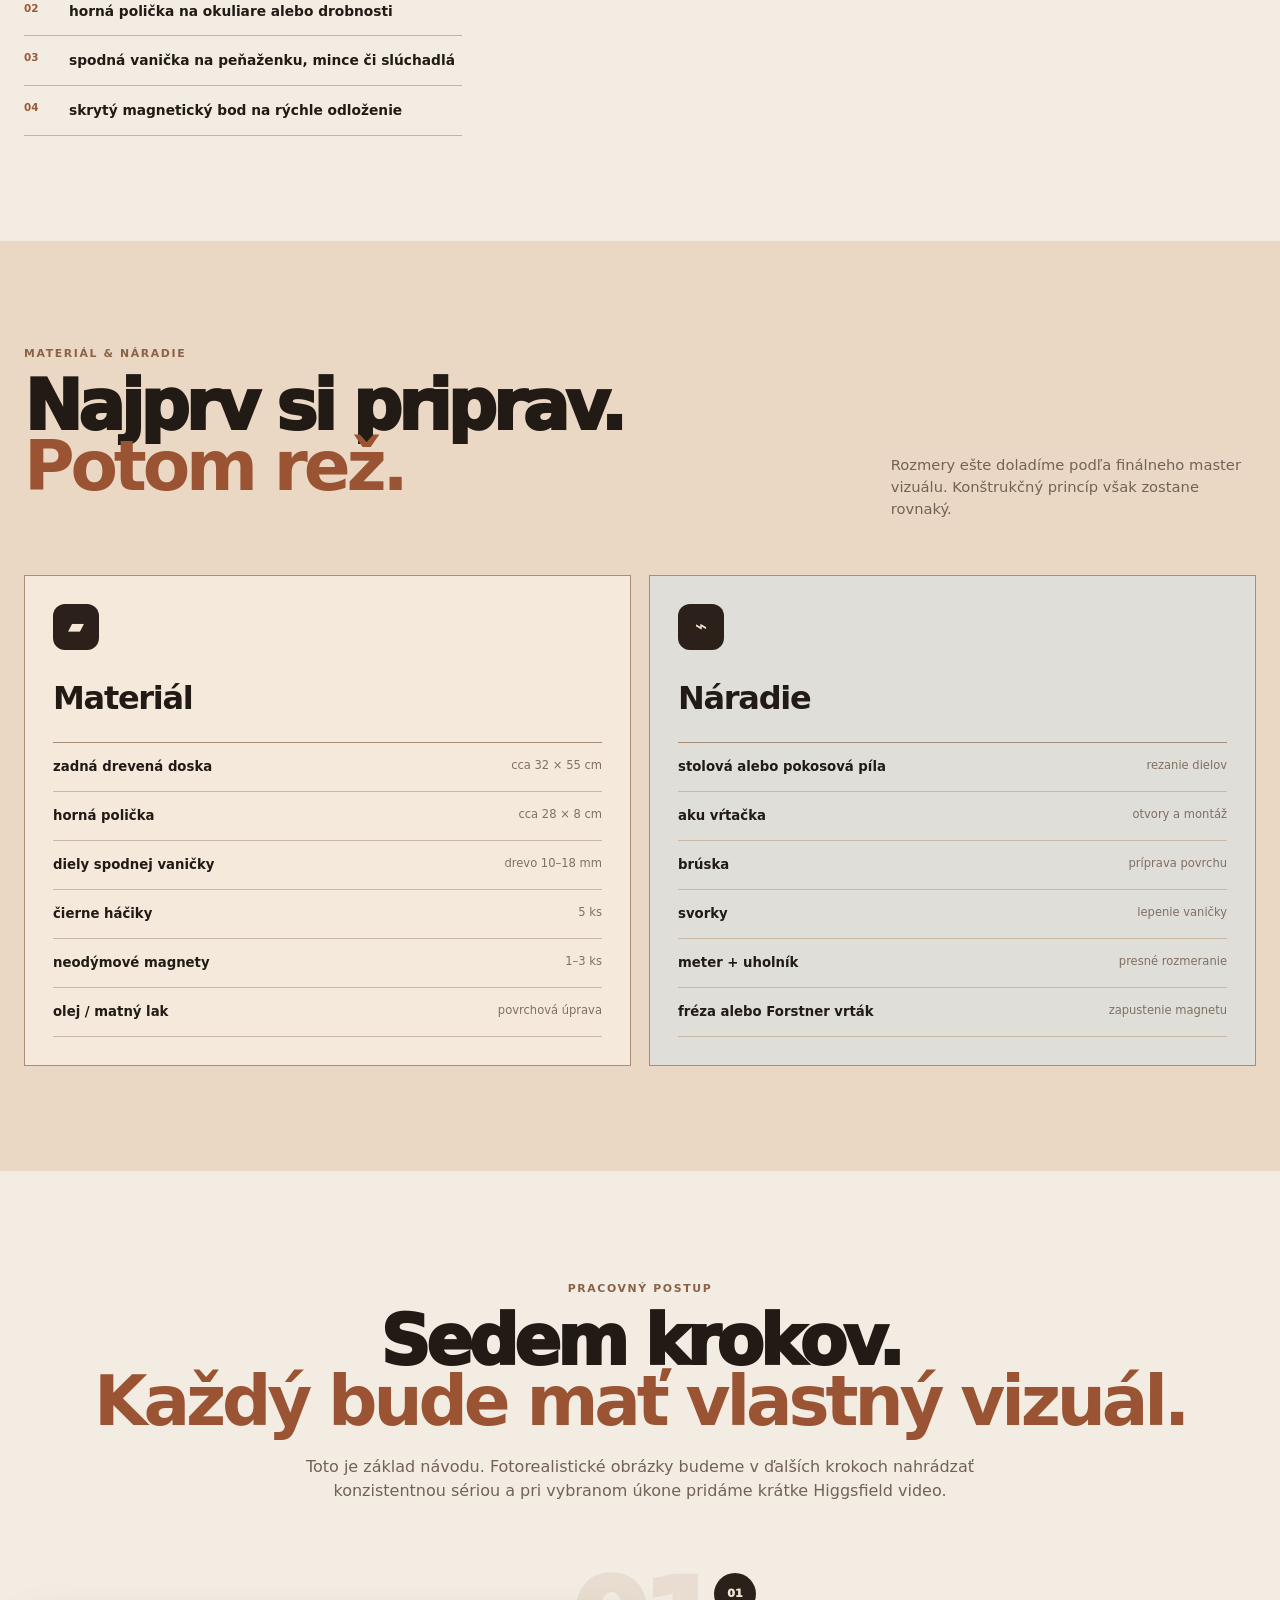
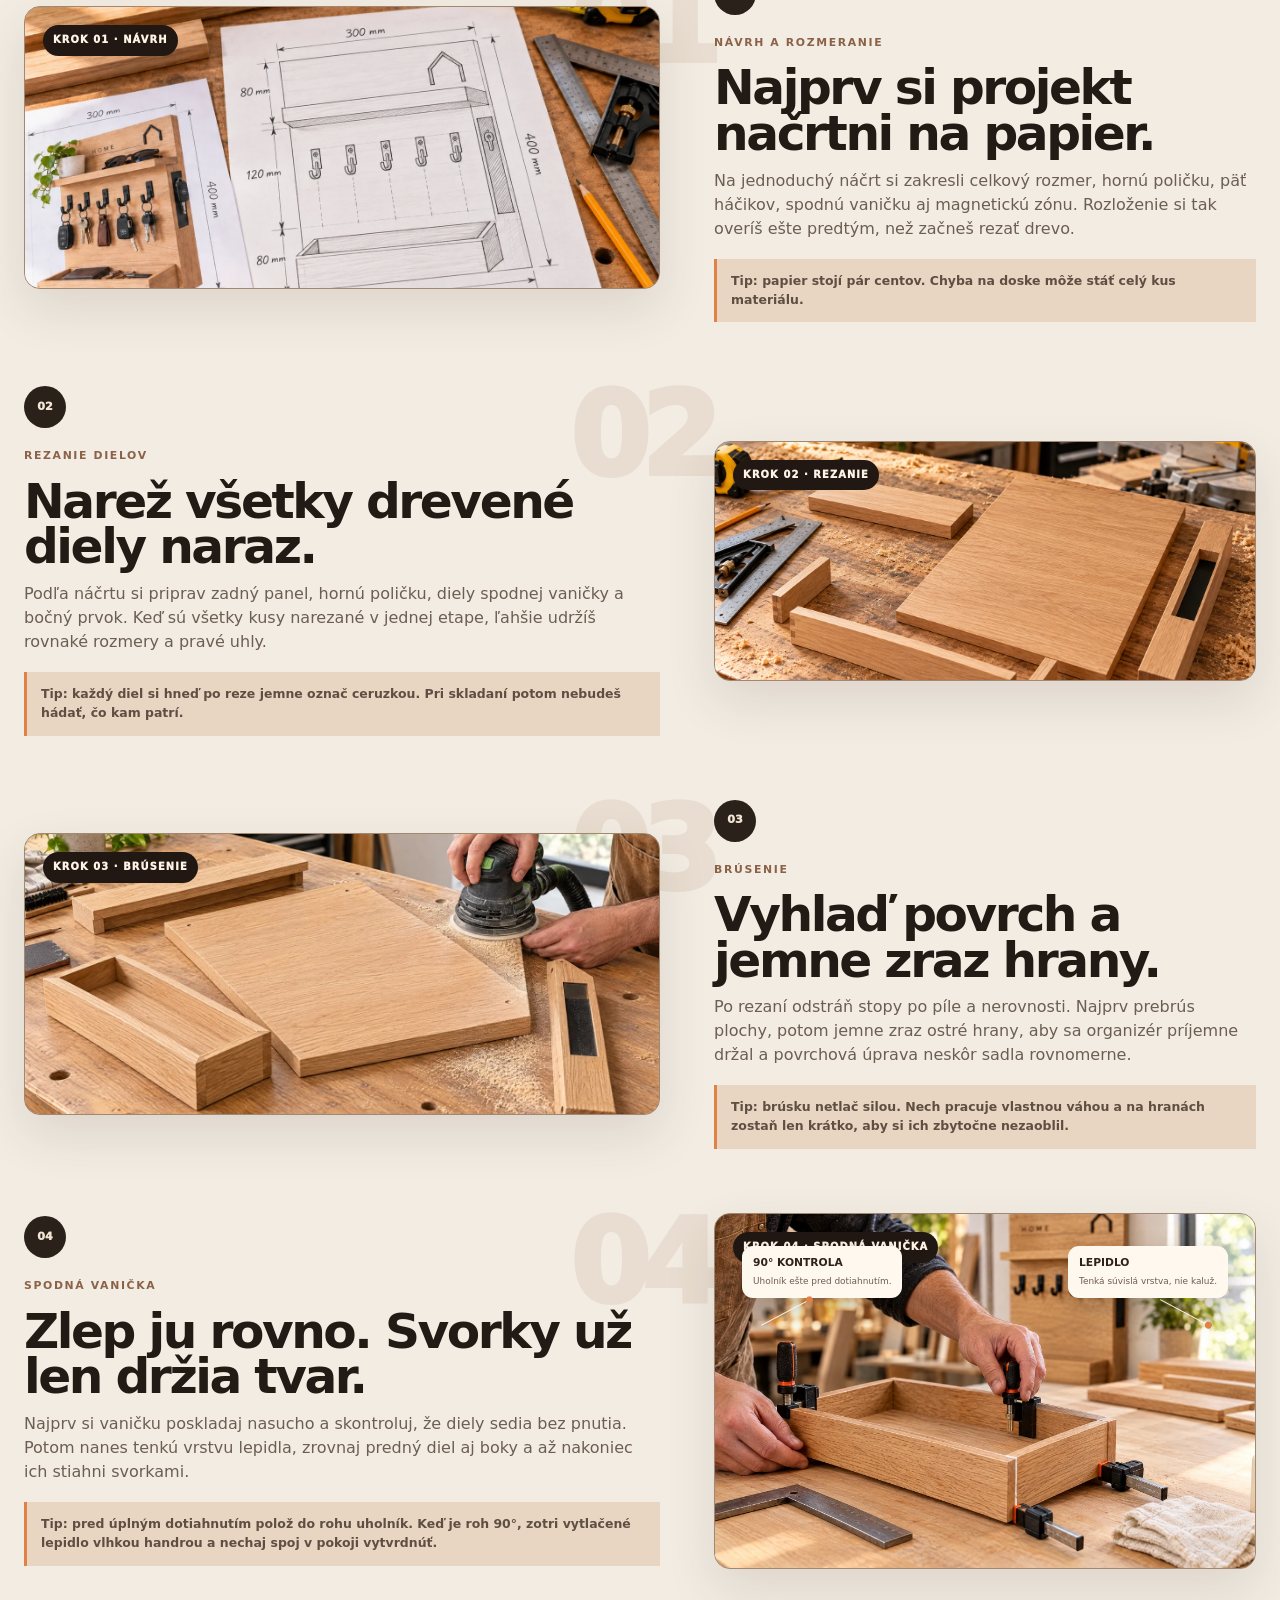
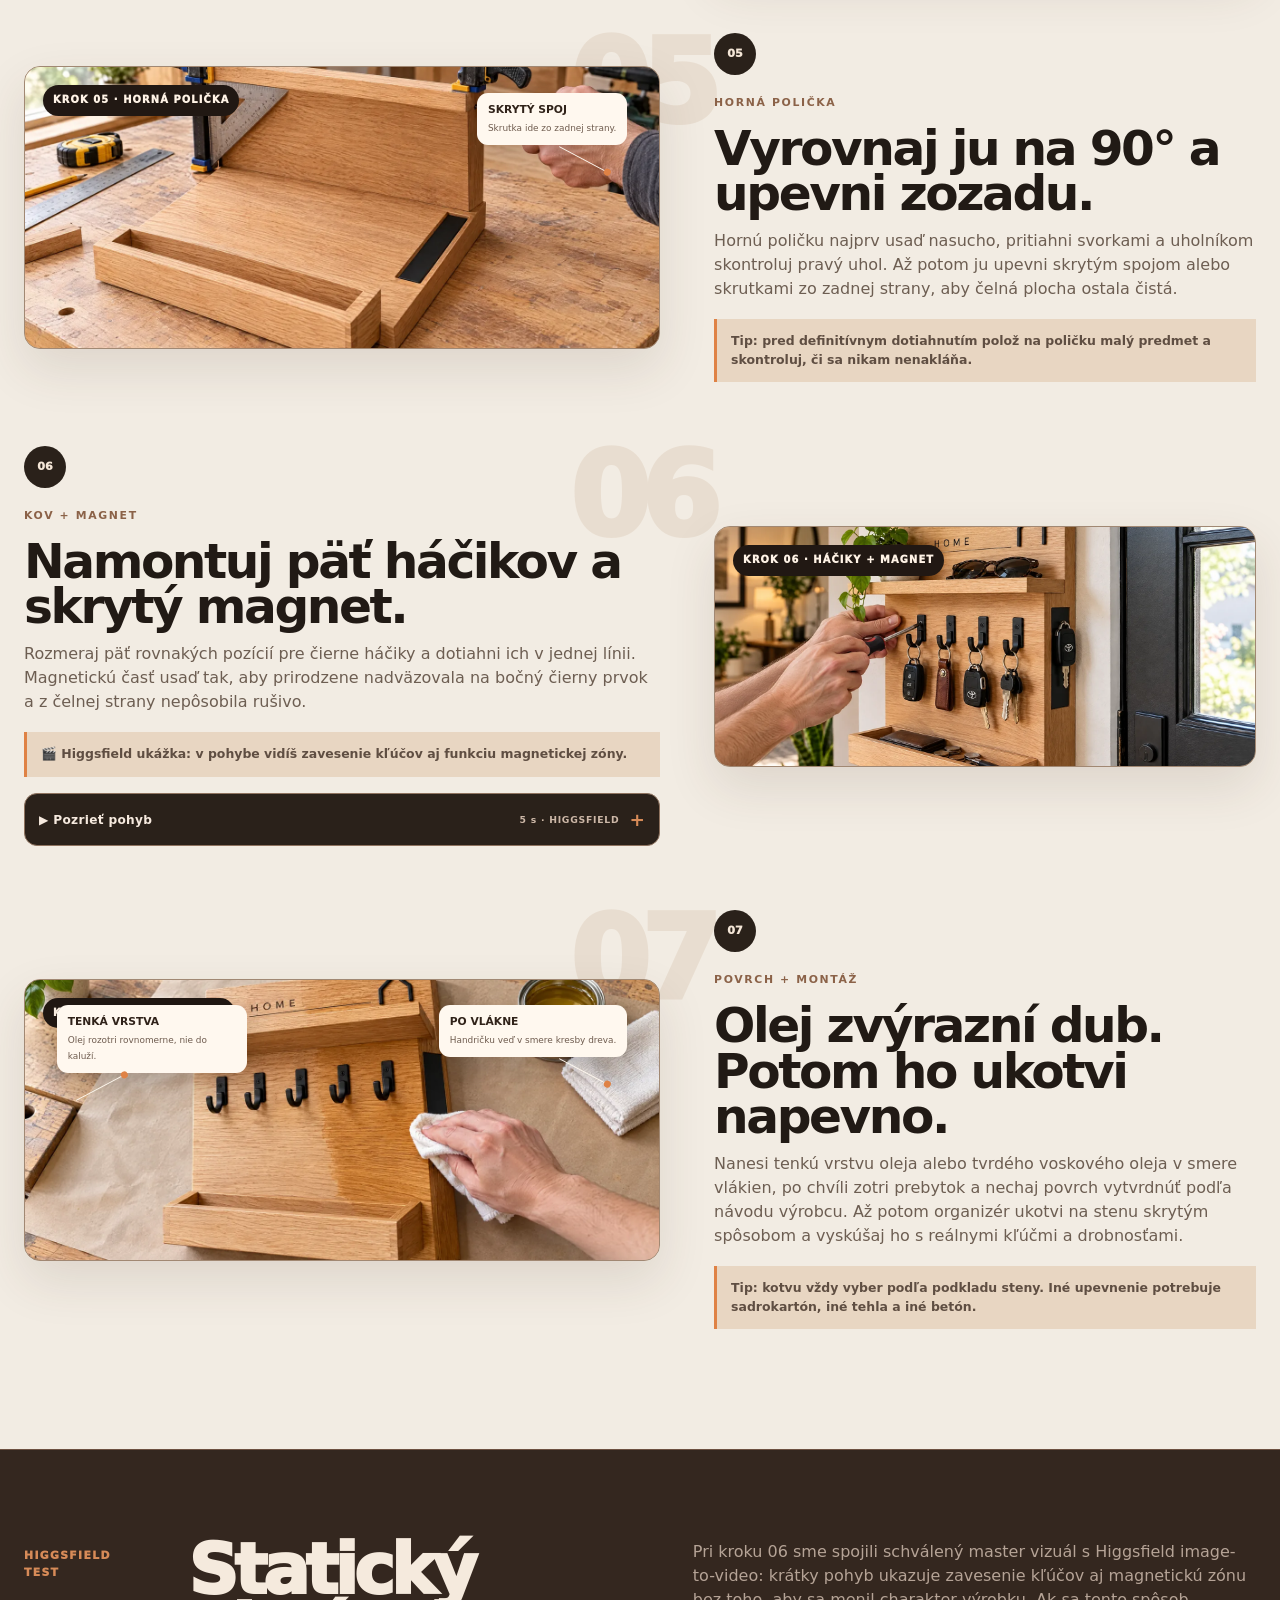
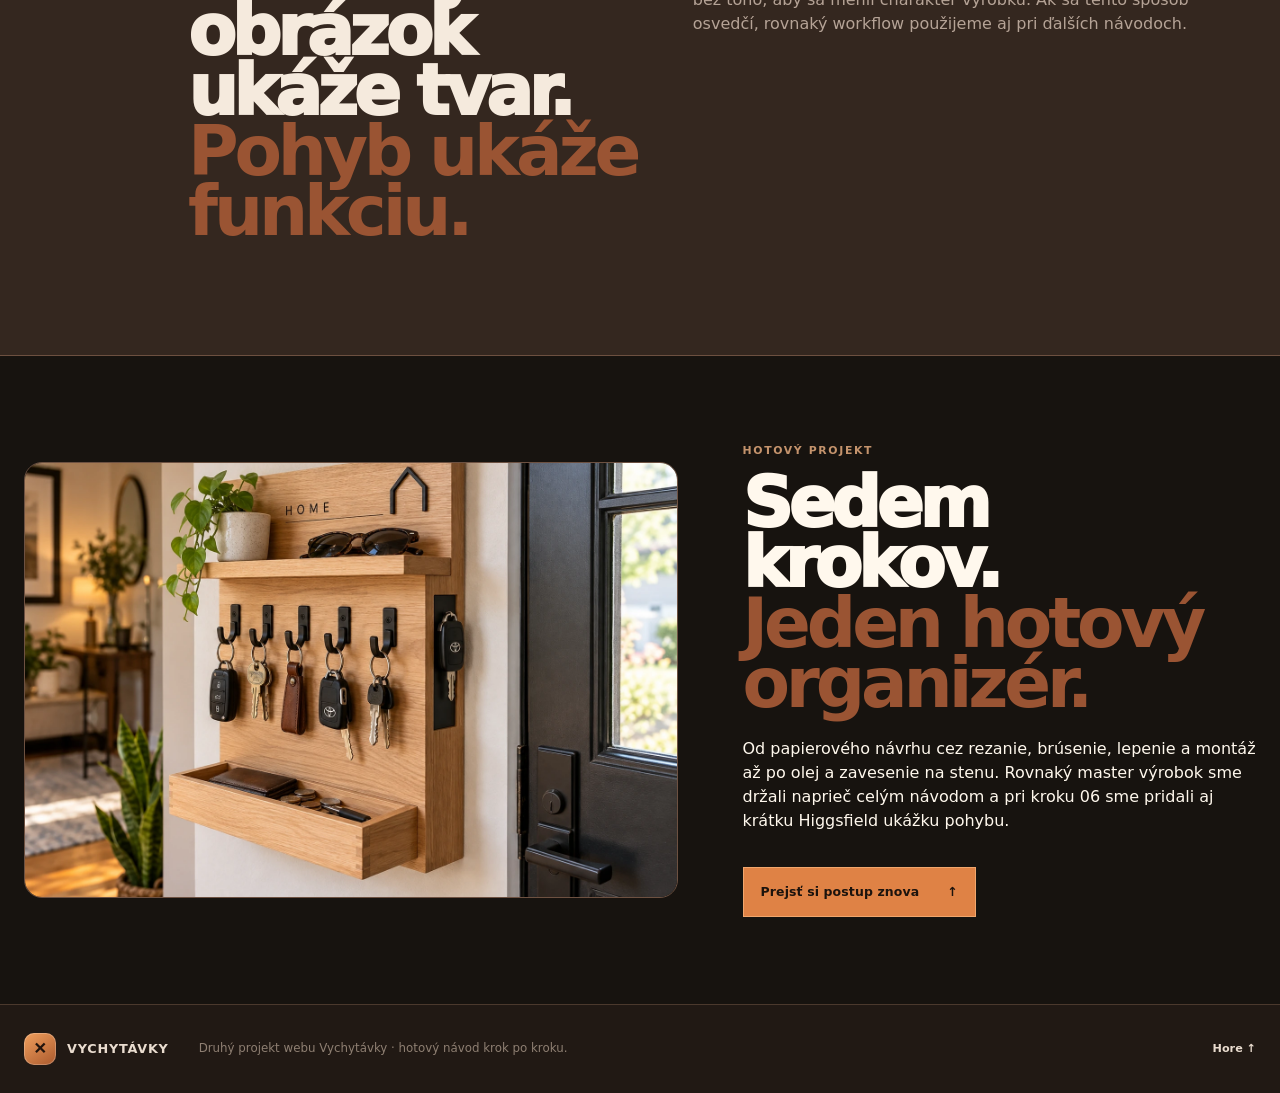
==== commit f09f4563: "Implement key shelf step 7 finale" ====
--- a/key-shelf.html
+++ b/key-shelf.html
@@ -195,8 +195,13 @@
         </article>
 
         <article class="step-card" data-step="07" data-reveal>
-          <div class="step-photo"><img class="sprite-crop" src="assets/projects/entryway.svg" alt="Dočasný vizuál pre povrchovú úpravu a montáž na stenu" /></div>
-          <div class="step-content"><span class="step-number">07</span><p class="eyebrow dark">FINÁLE</p><h3>Olej, montáž na stenu a skúška v praxi.</h3><p>Nanesi povrchovú úpravu, nechaj ju vytvrdnúť a organizér pevne ukotvi. Až potom ho naplň bežnými vecami a uprav rozloženie podľa reálneho používania.</p><div class="step-tip">Skryté kotvenie nechá vyniknúť drevo a čierne kovové prvky bez rušivých skrutiek.</div></div>
+          <div class="step-photo key-shelf-step-seven-photo" data-reveal>
+            <img class="sprite-crop" src="assets/photos/key-shelf-step-07.webp" alt="Nanášanie tenkej vrstvy oleja handričkou na hotový dubový organizér pred montážou na stenu" loading="lazy" />
+            <span class="image-pill">KROK 07 · OLEJ + MONTÁŽ</span>
+            <div class="callout callout-left"><strong>TENKÁ VRSTVA</strong><small>Olej rozotri rovnomerne, nie do kaluží.</small><span class="callout-line"></span></div>
+            <div class="callout callout-right"><strong>PO VLÁKNE</strong><small>Handričku veď v smere kresby dreva.</small><span class="callout-line"></span></div>
+          </div>
+          <div class="step-content"><span class="step-number">07</span><p class="eyebrow dark">POVRCH + MONTÁŽ</p><h3>Olej zvýrazní dub. Potom ho ukotvi napevno.</h3><p>Nanesi tenkú vrstvu oleja alebo tvrdého voskového oleja v smere vlákien, po chvíli zotri prebytok a nechaj povrch vytvrdnúť podľa návodu výrobcu. Až potom organizér ukotvi na stenu skrytým spôsobom a vyskúšaj ho s reálnymi kľúčmi a drobnosťami.</p><div class="step-tip">Tip: kotvu vždy vyber podľa podkladu steny. Iné upevnenie potrebuje sadrokartón, iné tehla a iné betón.</div></div>
         </article>
       </div>
     </section>
@@ -216,13 +221,13 @@
         <img class="sprite-crop key-shelf-master-image" src="[data-uri]" alt="Hotová polička na kľúče namontovaná pri vchodových dverách" />
       </div>
       <div class="finale-copy" data-reveal>
-        <p class="eyebrow">ĎALŠIA ETAPA</p>
-        <h2>Master vizuál máme.<br><em>Teraz rozpracujeme výrobu.</em></h2>
+        <p class="eyebrow">HOTOVÝ PROJEKT</p>
+        <h2>Sedem krokov.<br><em>Jeden hotový organizér.</em></h2>
         <p>
-          Tento schválený obrázok bude vizuálnou kotvou celého návodu. Z neho budeme postupne
-          odvádzať konzistentné obrázky jednotlivých krokov a prvý krátky pohyb cez Higgsfield.
-        </p>
-        <a class="button button-primary" href="#postup">Späť na postup <span>↑</span></a>
+          Od papierového návrhu cez rezanie, brúsenie, lepenie a montáž až po olej a zavesenie na stenu.
+          Rovnaký master výrobok sme držali naprieč celým návodom a pri kroku 06 sme pridali aj krátku Higgsfield ukážku pohybu.
+        </p>
+        <a class="button button-primary" href="#postup">Prejsť si postup znova <span>↑</span></a>
       </div>
     </section>
   </main>
@@ -231,7 +236,7 @@
 
   <footer class="site-footer">
     <a class="brand footer-brand" href="index.html"><span class="brand-icon">✕</span><strong>VYCHYTÁVKY</strong></a>
-    <p>Druhý projekt webu Vychytávky · rozpracovaný krok po kroku.</p>
+    <p>Druhý projekt webu Vychytávky · hotový návod krok po kroku.</p>
     <a href="#" onclick="window.scrollTo({top:0,behavior:'smooth'});return false;">Hore ↑</a>
   </footer>
 
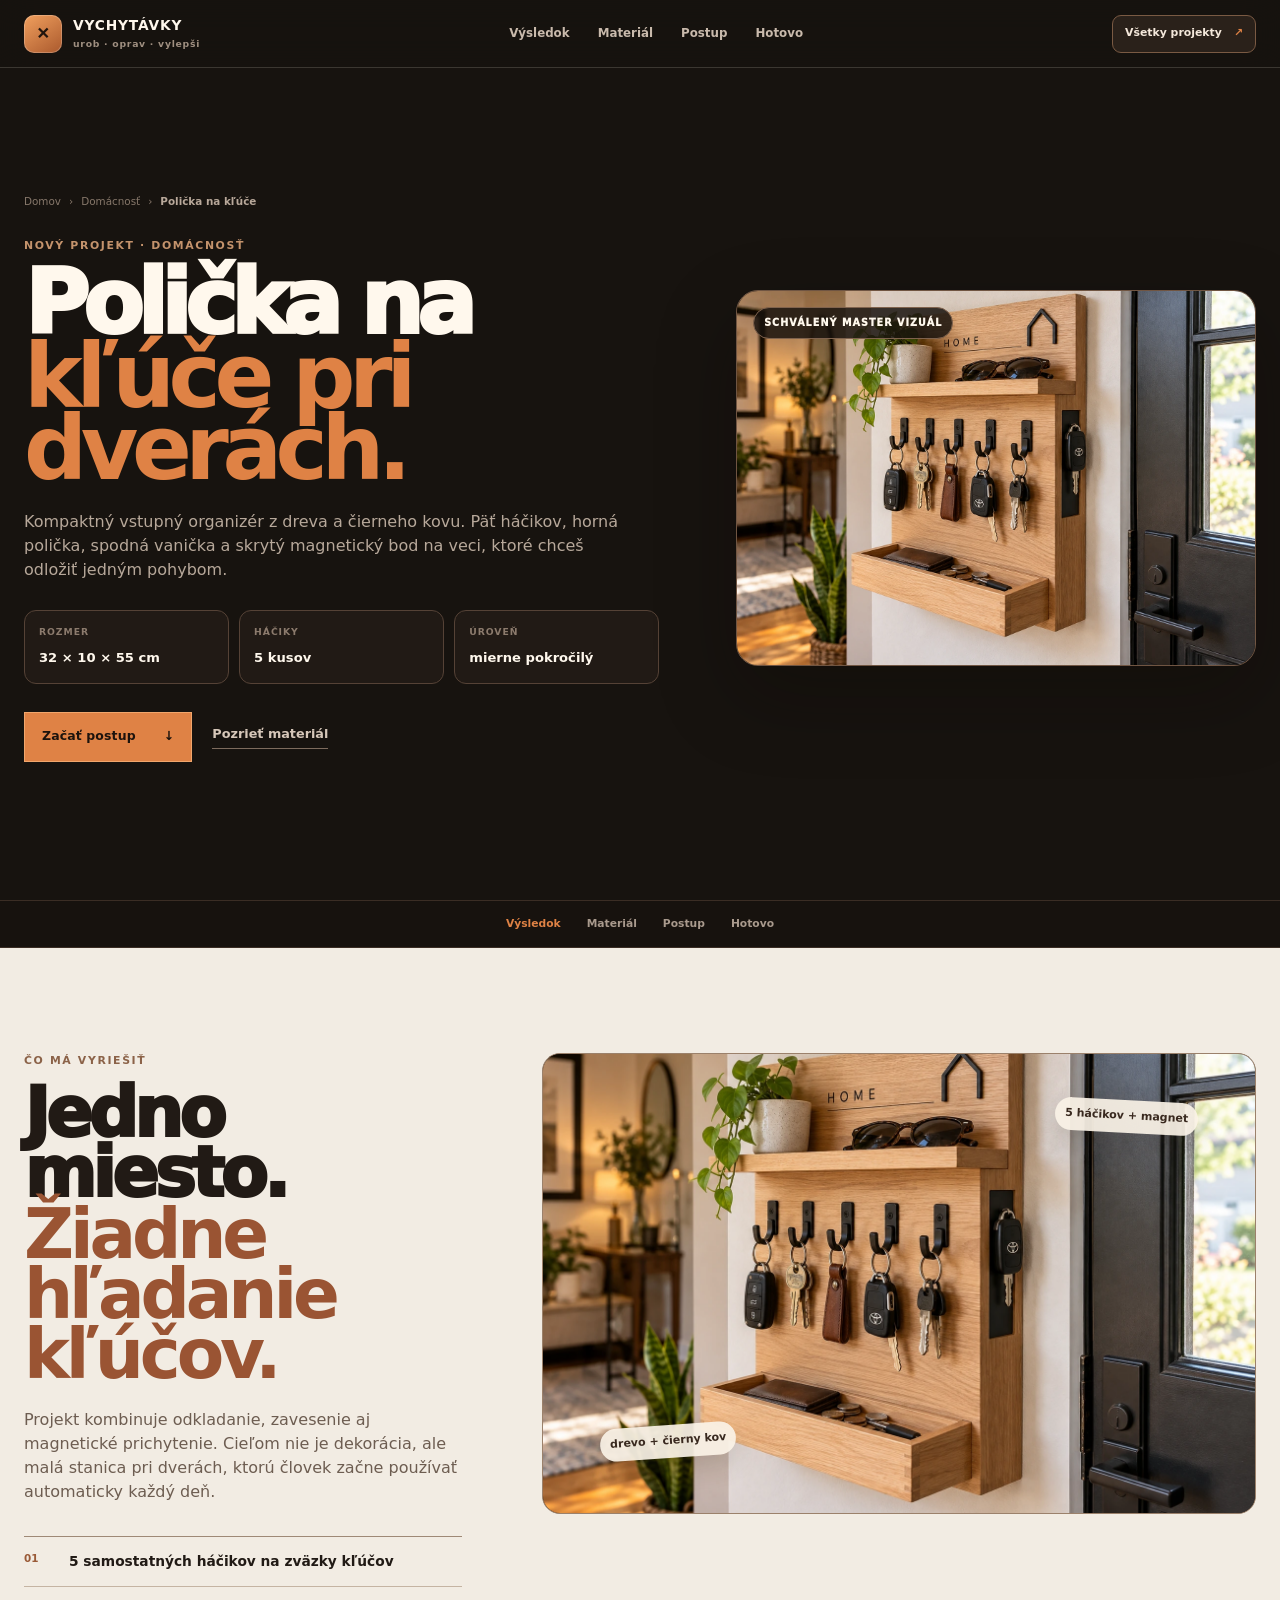
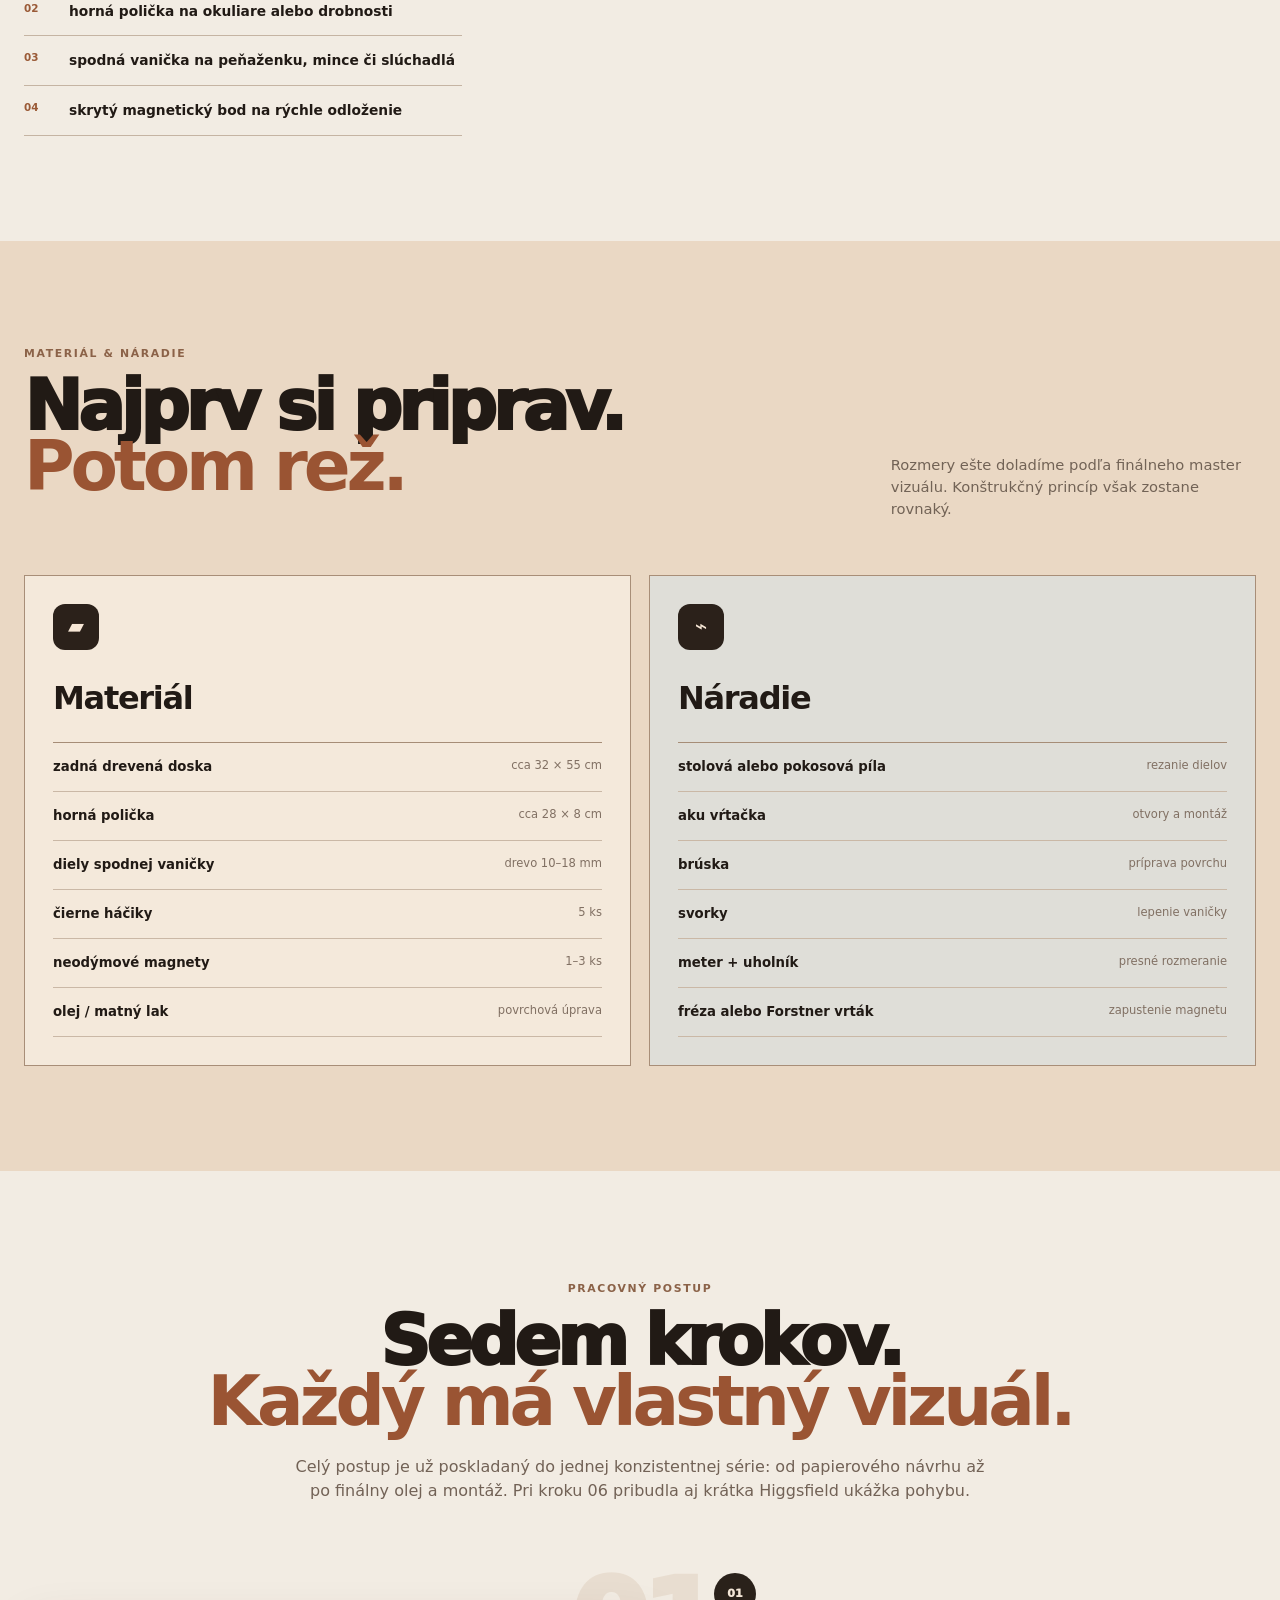
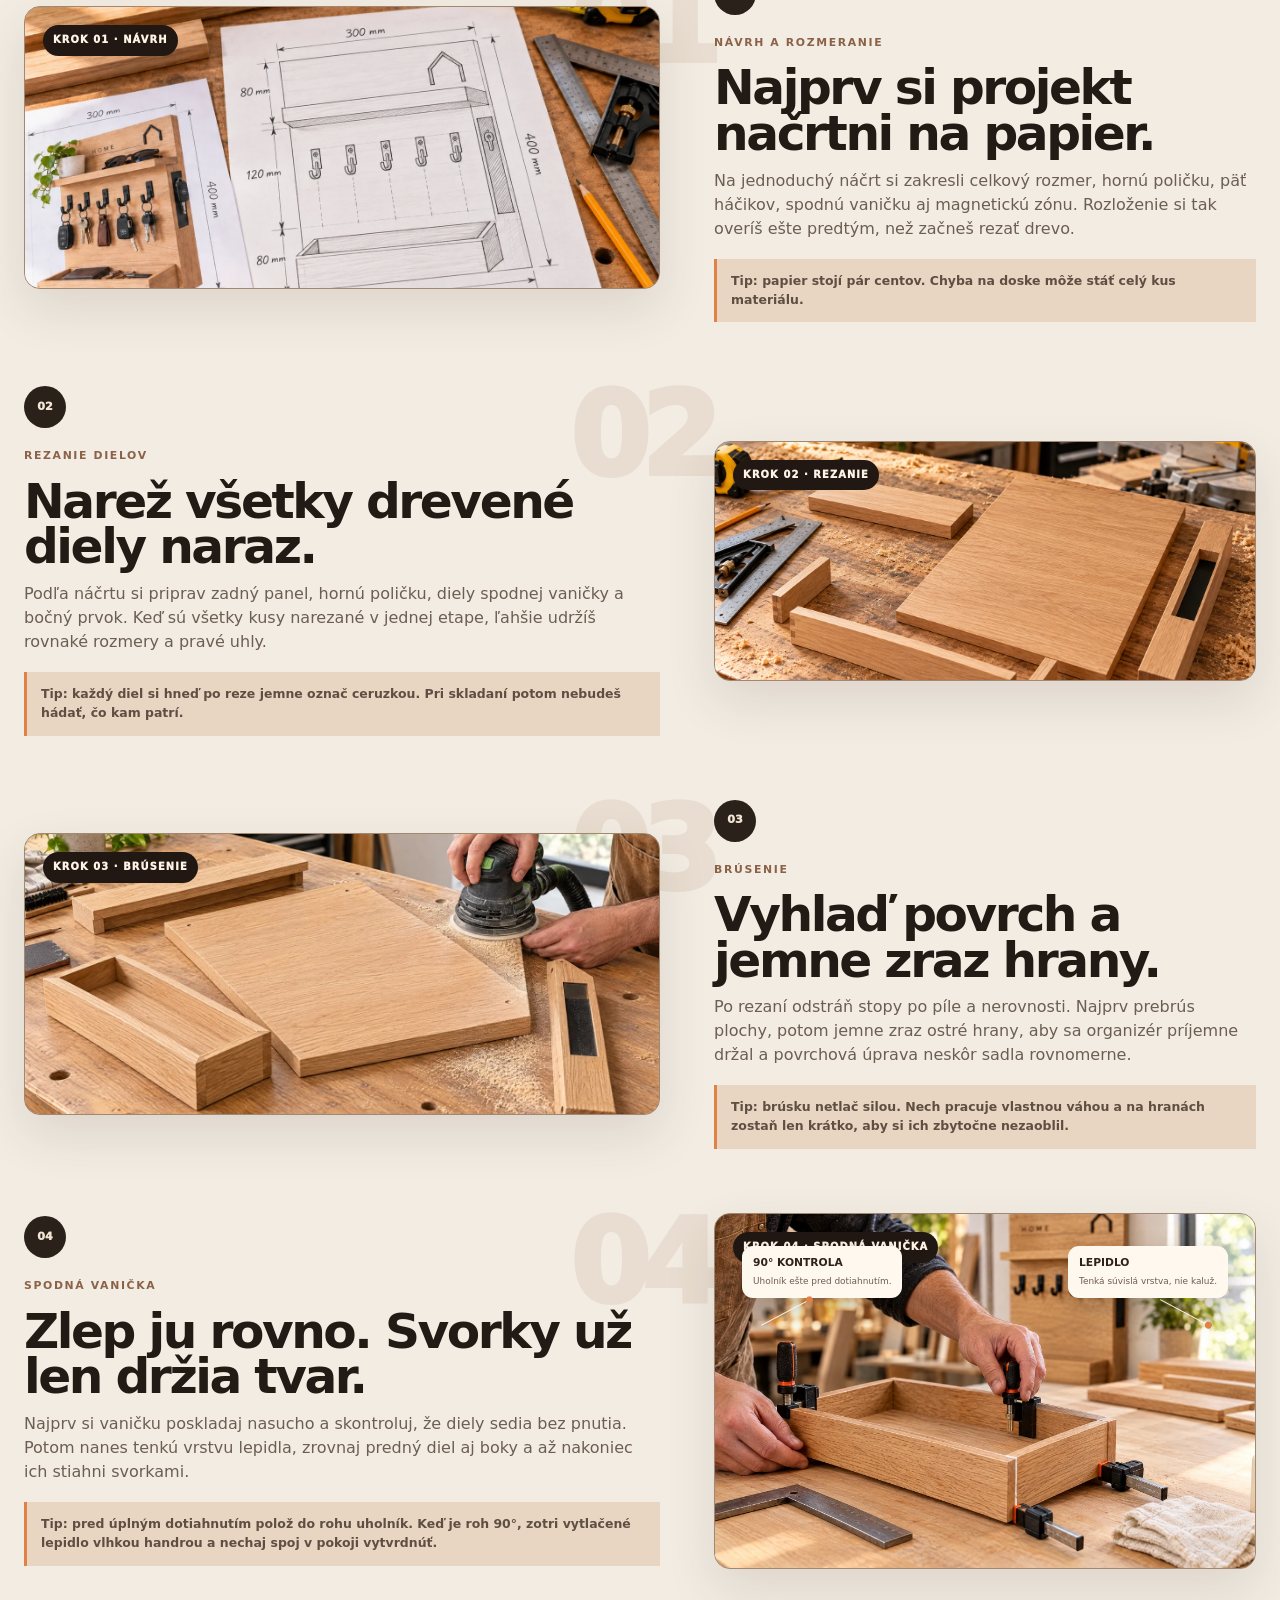
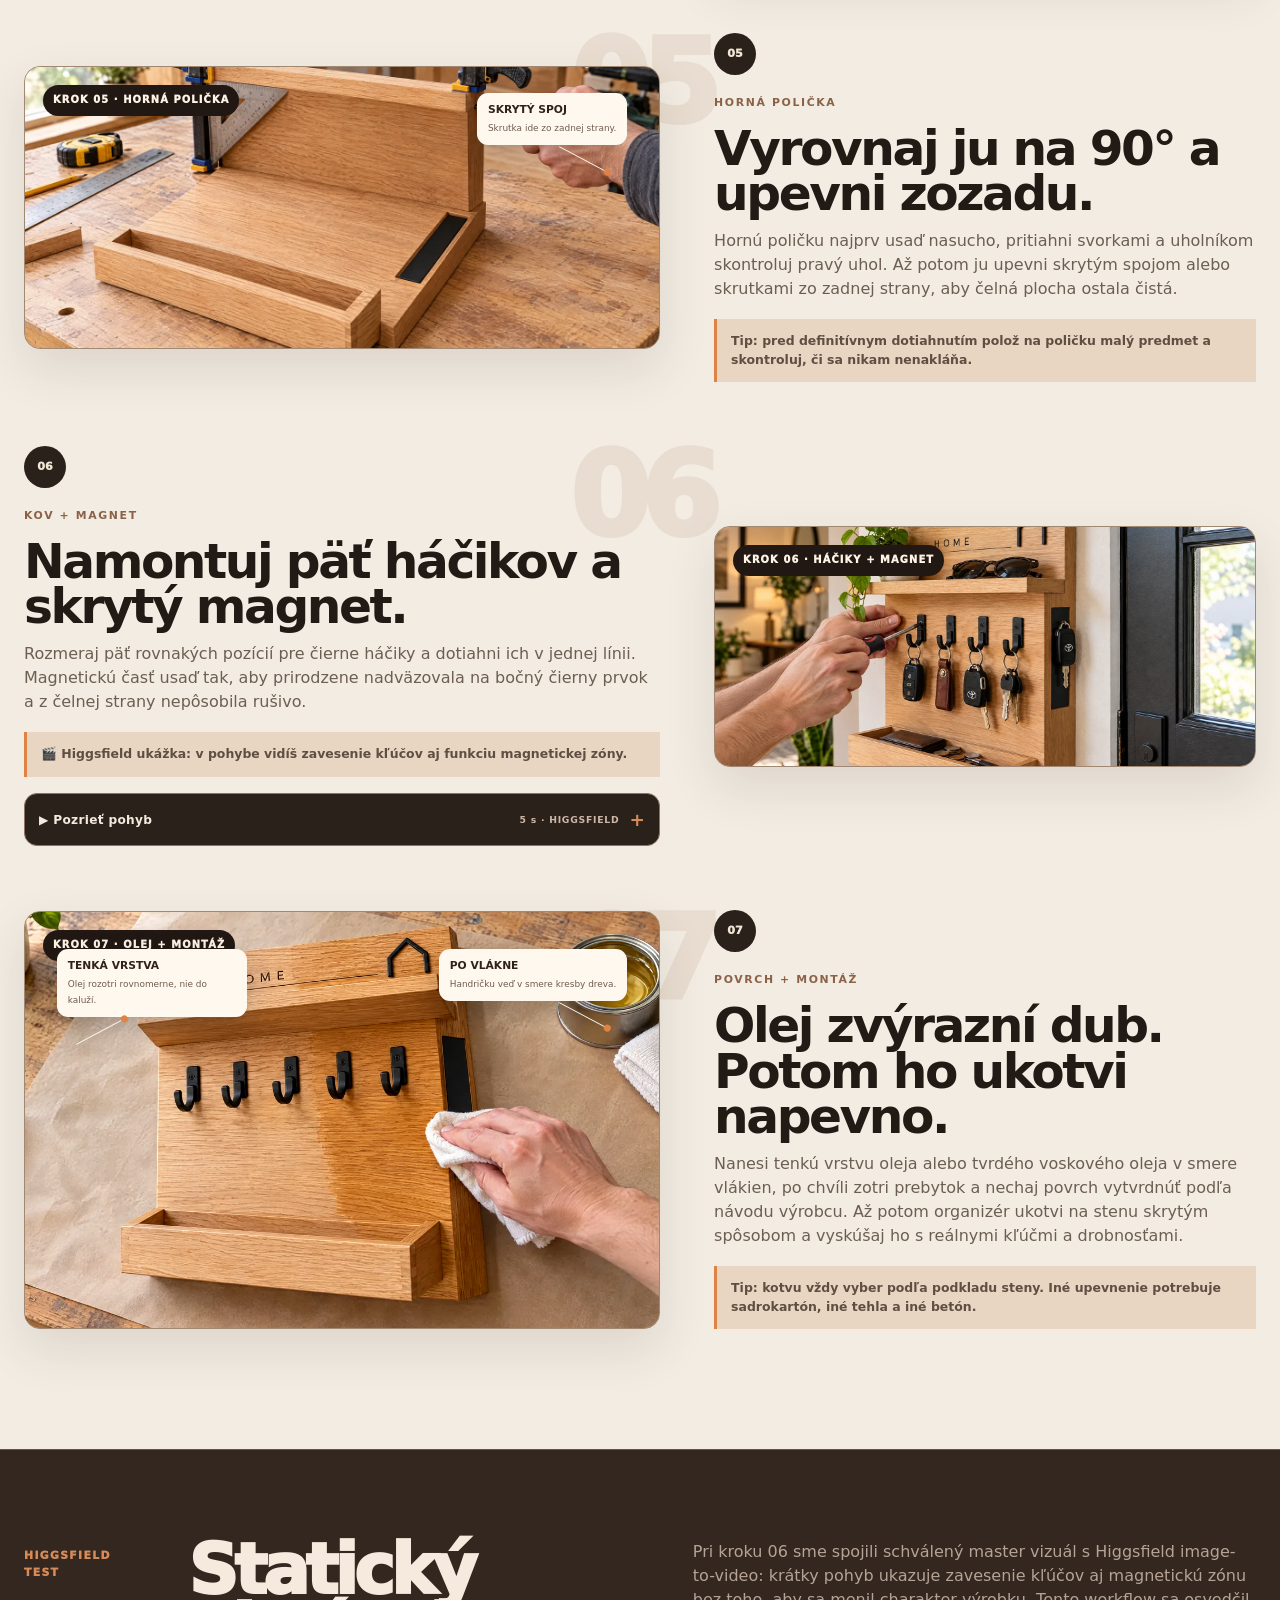
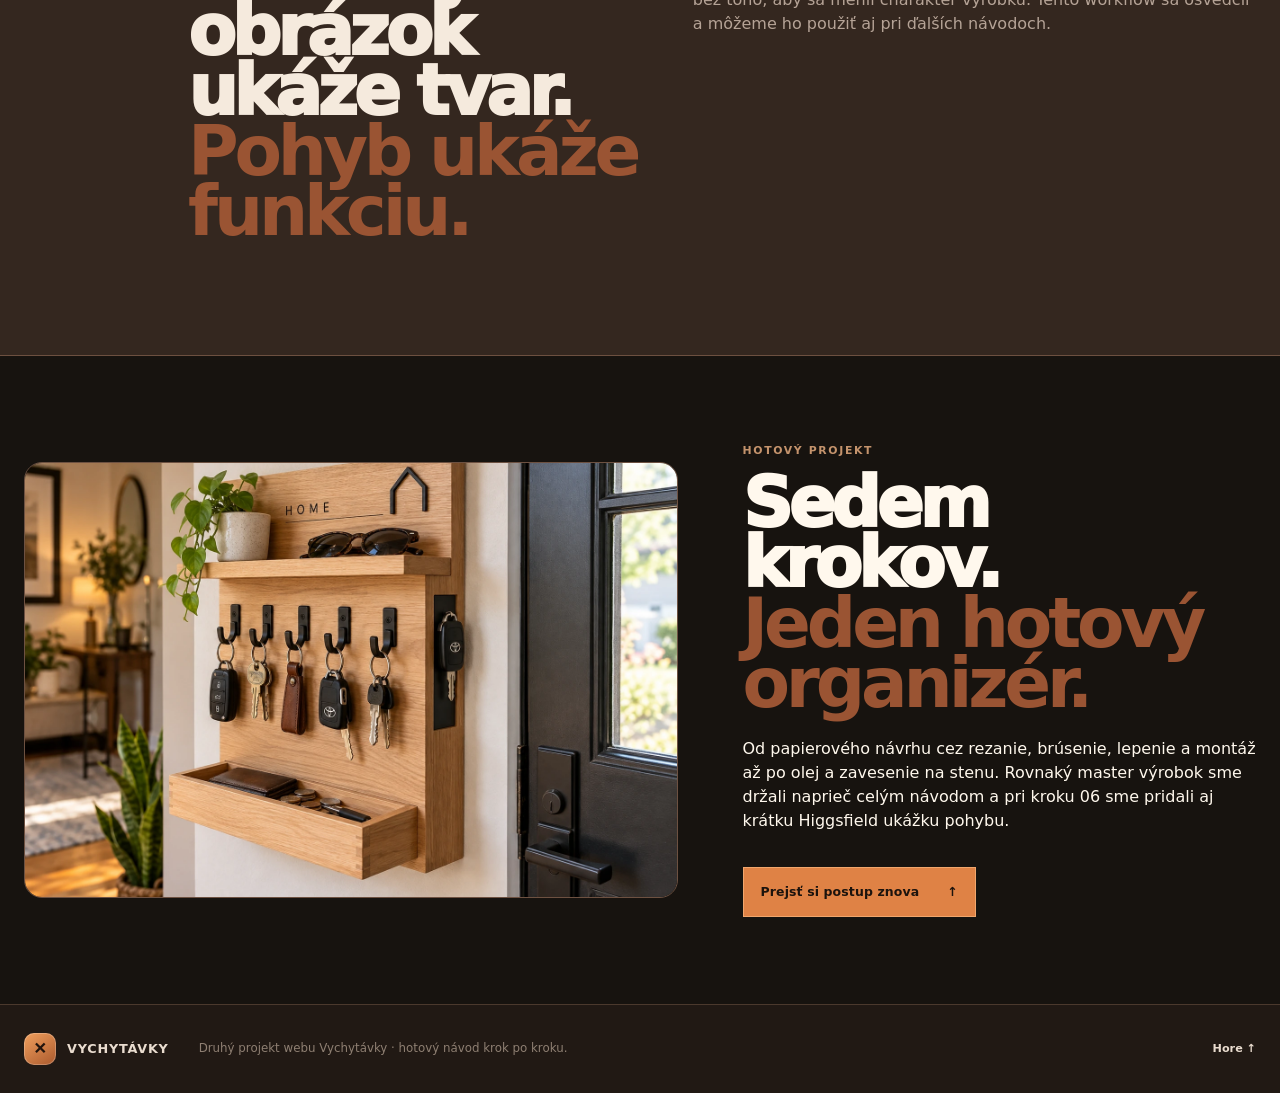
==== commit 20d0e0d3: "Polish completed key shelf guide copy" ====
--- a/key-shelf.html
+++ b/key-shelf.html
@@ -125,10 +125,10 @@
     <section class="steps-section" id="postup">
       <div class="steps-heading" data-reveal>
         <p class="eyebrow dark">PRACOVNÝ POSTUP</p>
-        <h2>Sedem krokov.<br><em>Každý bude mať vlastný vizuál.</em></h2>
+        <h2>Sedem krokov.<br><em>Každý má vlastný vizuál.</em></h2>
         <p>
-          Toto je základ návodu. Fotorealistické obrázky budeme v ďalších krokoch nahrádzať
-          konzistentnou sériou a pri vybranom úkone pridáme krátke Higgsfield video.
+          Celý postup je už poskladaný do jednej konzistentnej série: od papierového návrhu až po
+          finálny olej a montáž. Pri kroku 06 pribudla aj krátka Higgsfield ukážka pohybu.
         </p>
       </div>
 
@@ -212,7 +212,7 @@
       <p>
         Pri kroku 06 sme spojili schválený master vizuál s Higgsfield image-to-video: krátky pohyb
         ukazuje zavesenie kľúčov aj magnetickú zónu bez toho, aby sa menil charakter výrobku.
-        Ak sa tento spôsob osvedčí, rovnaký workflow použijeme aj pri ďalších návodoch.
+        Tento workflow sa osvedčil a môžeme ho použiť aj pri ďalších návodoch.
       </p>
     </section>
 
--- a/styles.css
+++ b/styles.css
@@ -3886,3 +3886,22 @@
   .step-three-slot b,.step-three-slot span{font-size:.5rem}
   .key-shelf-step-four-photo{aspect-ratio:1.38}
 }
+
+
+/* Key shelf — step 07 finish reveal. */
+.key-shelf-step-seven-photo{aspect-ratio:1.52}
+.key-shelf-step-seven-photo img{
+  position:absolute;inset:0;width:100%;height:100%;object-fit:cover;
+  transform:scale(1.025);filter:saturate(.9) brightness(1.025);
+  transition:transform 1.05s cubic-bezier(.2,.75,.2,1),filter 1.05s ease;
+}
+.key-shelf-step-seven-photo::after{
+  content:"";position:absolute;inset:-20%;z-index:1;pointer-events:none;
+  background:linear-gradient(105deg,transparent 35%,rgba(255,236,202,.18) 50%,transparent 65%);
+  transform:translateX(-120%);transition:transform 1.25s .12s cubic-bezier(.2,.75,.2,1);
+}
+.key-shelf-step-seven-photo.is-visible img{transform:scale(1.065);filter:saturate(1.08) contrast(1.025)}
+.key-shelf-step-seven-photo.is-visible::after{transform:translateX(120%)}
+.key-shelf-step-seven-photo .image-pill,
+.key-shelf-step-seven-photo .callout{z-index:3}
+@media(max-width:560px){.key-shelf-step-seven-photo{aspect-ratio:1.38}}
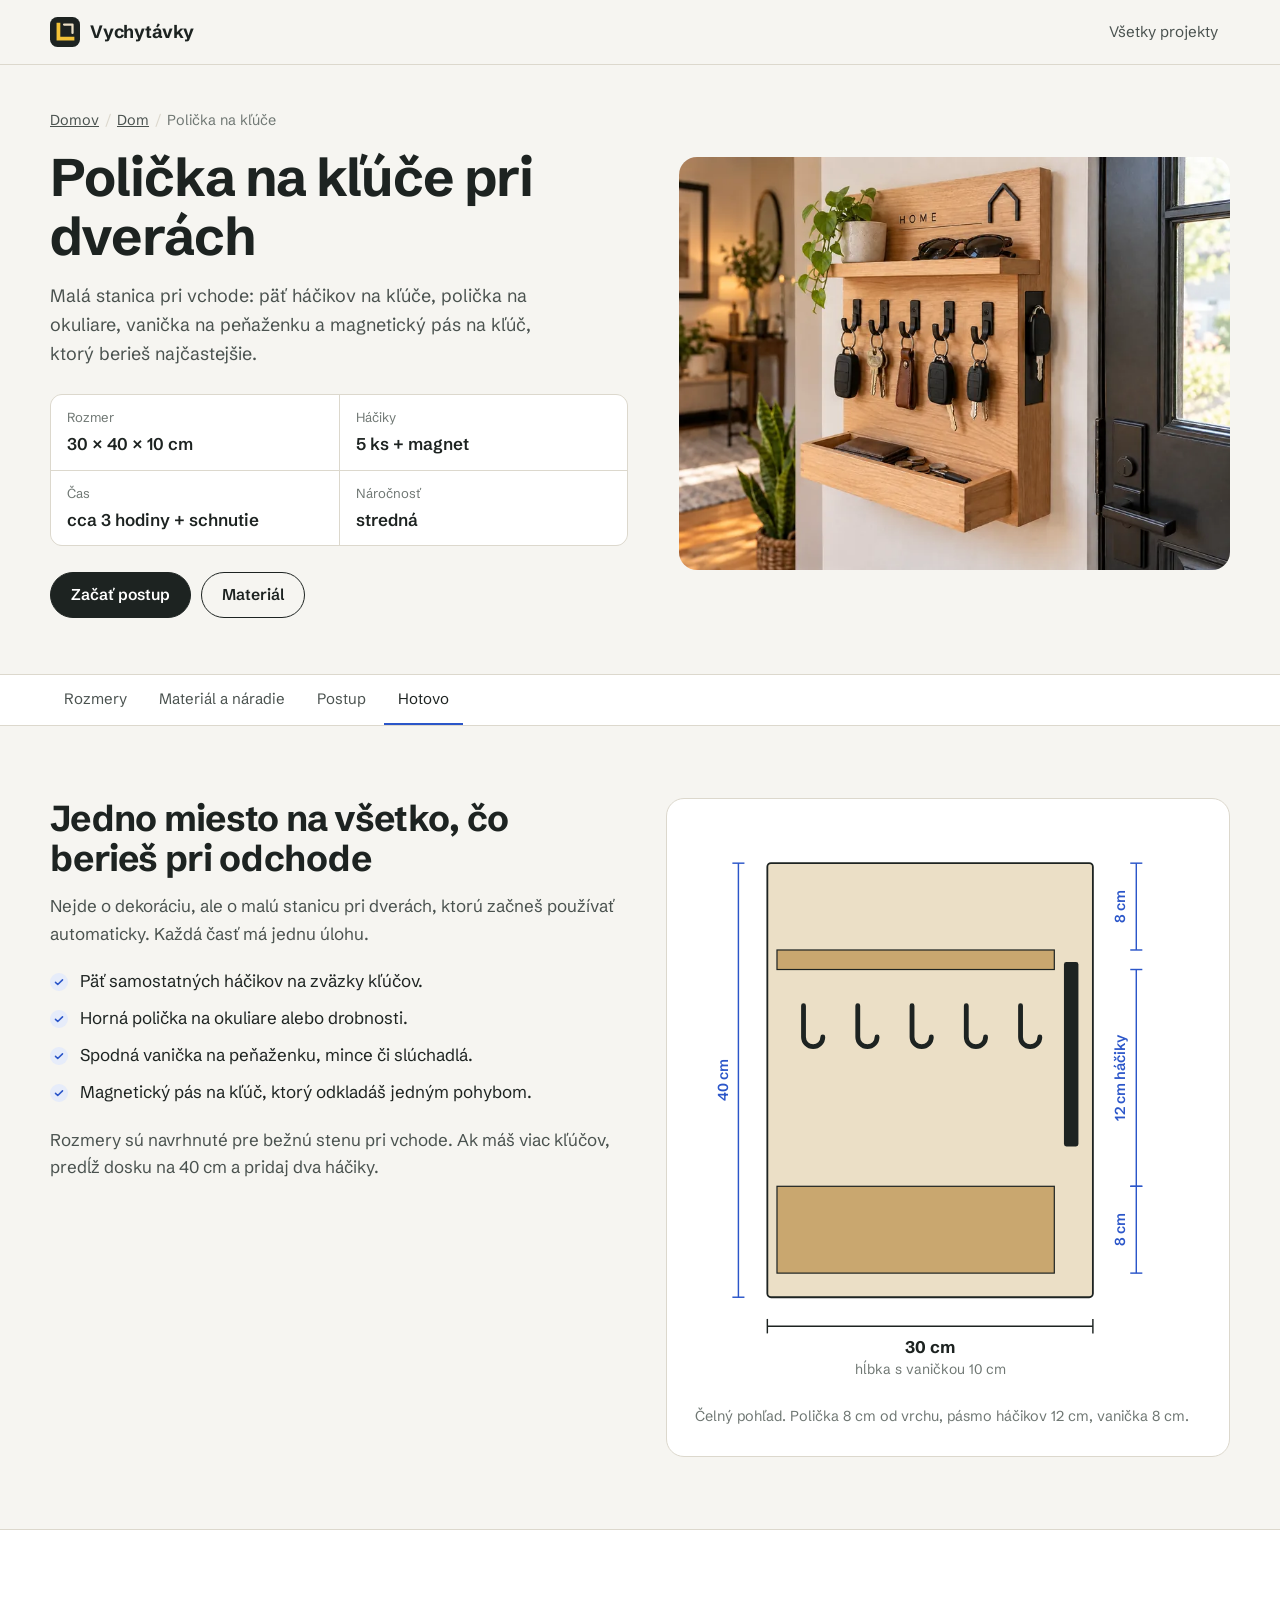
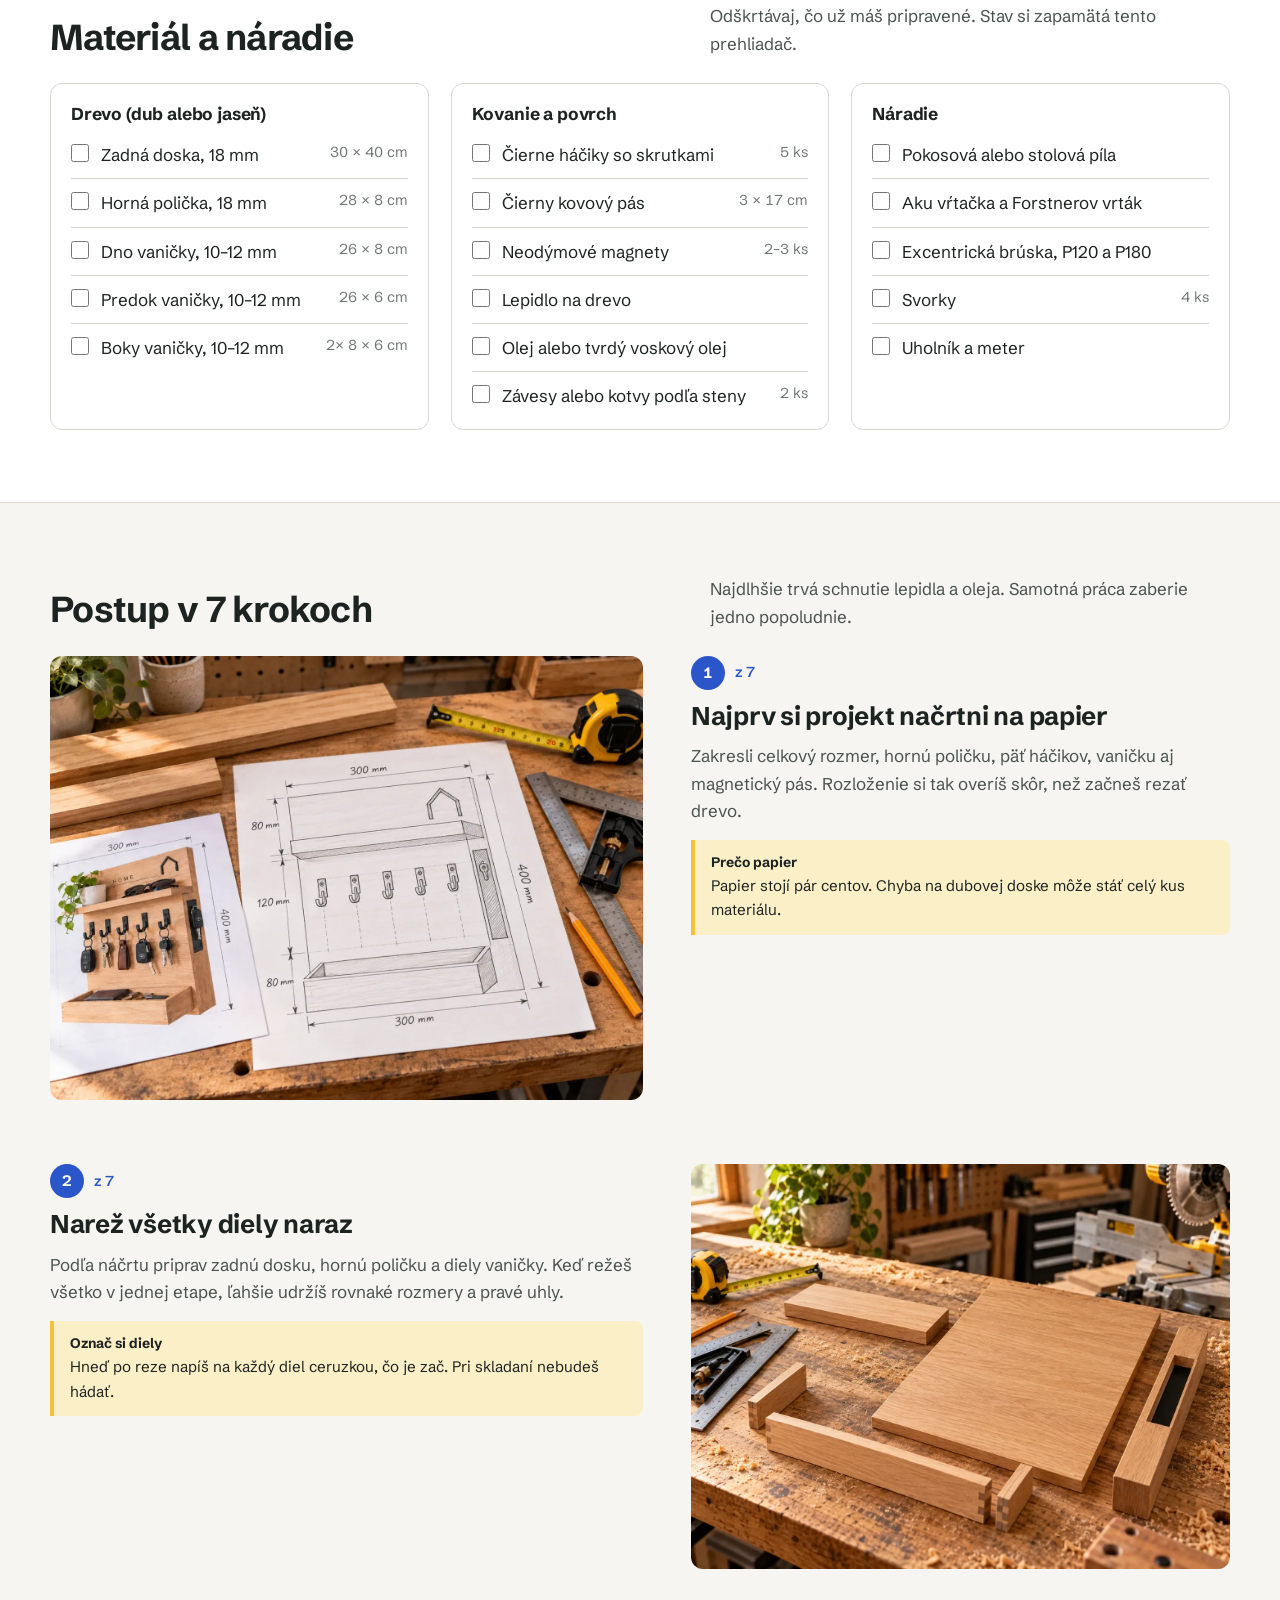
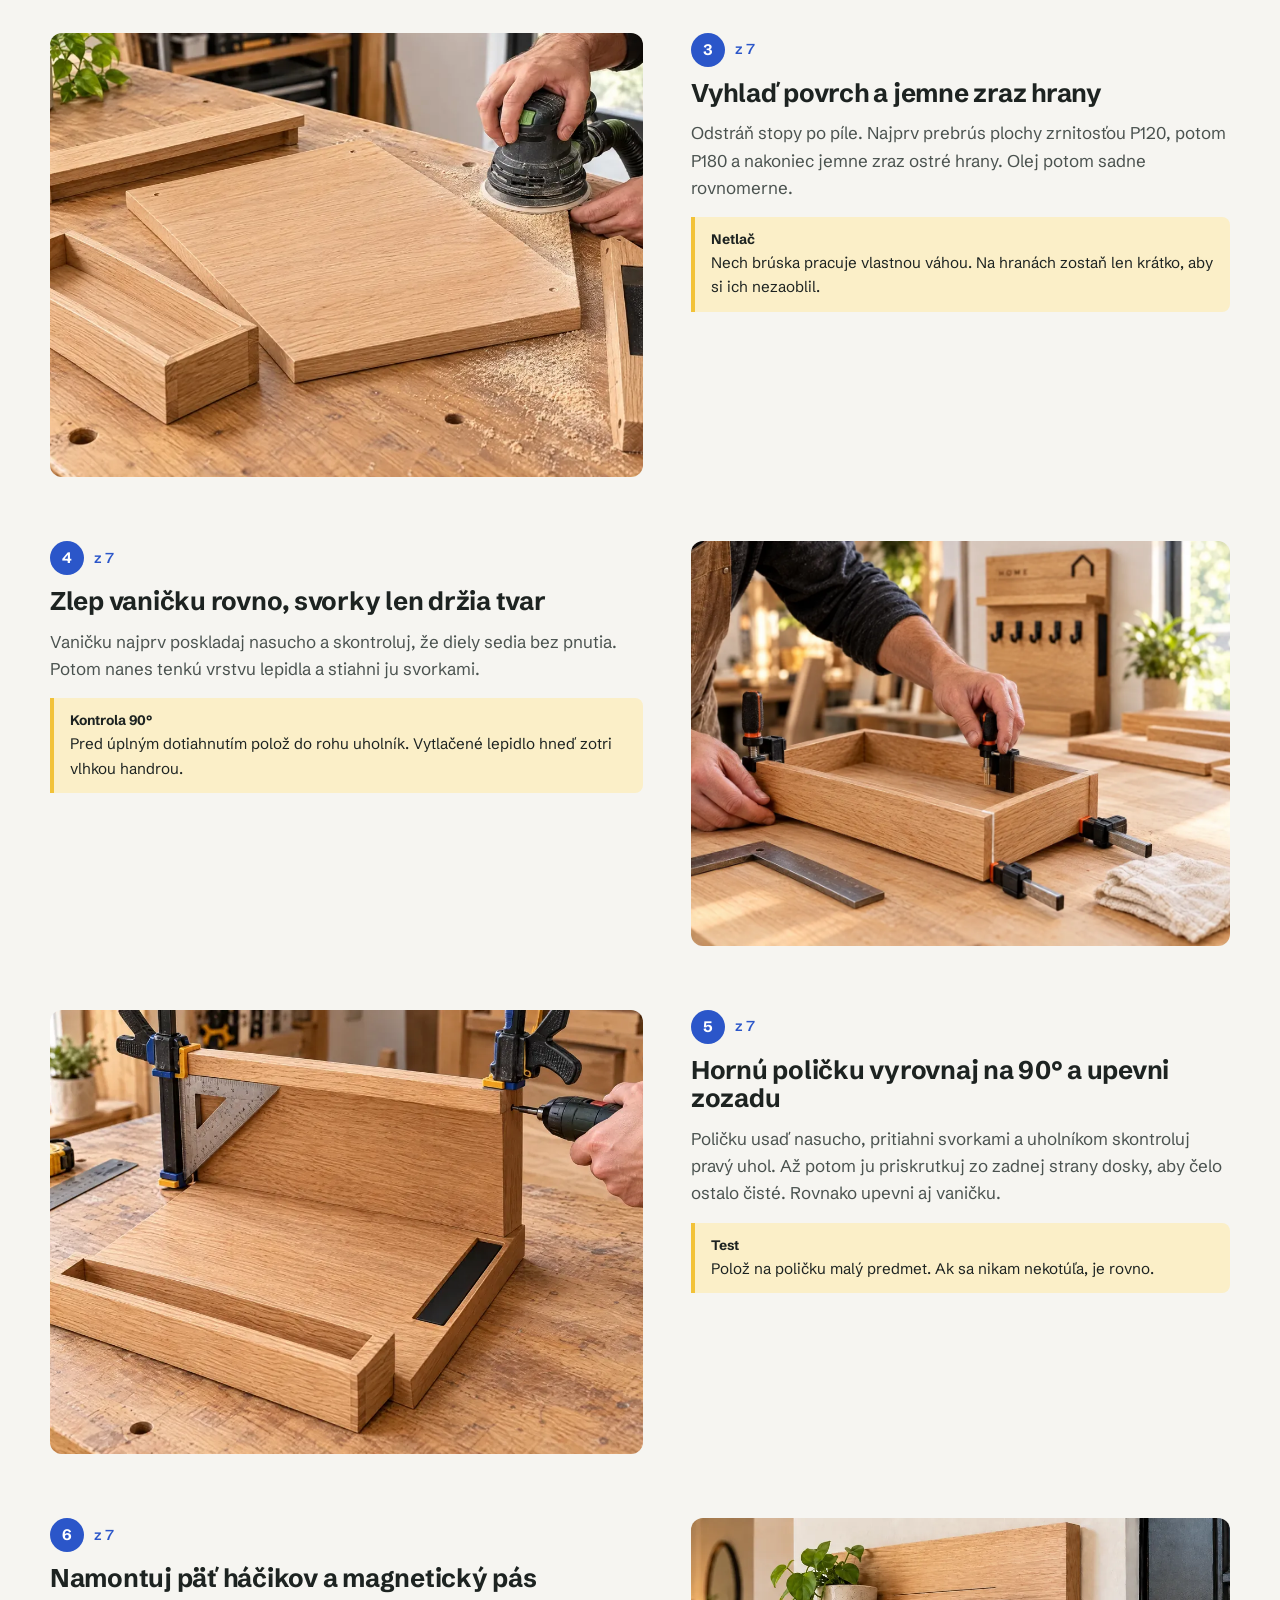
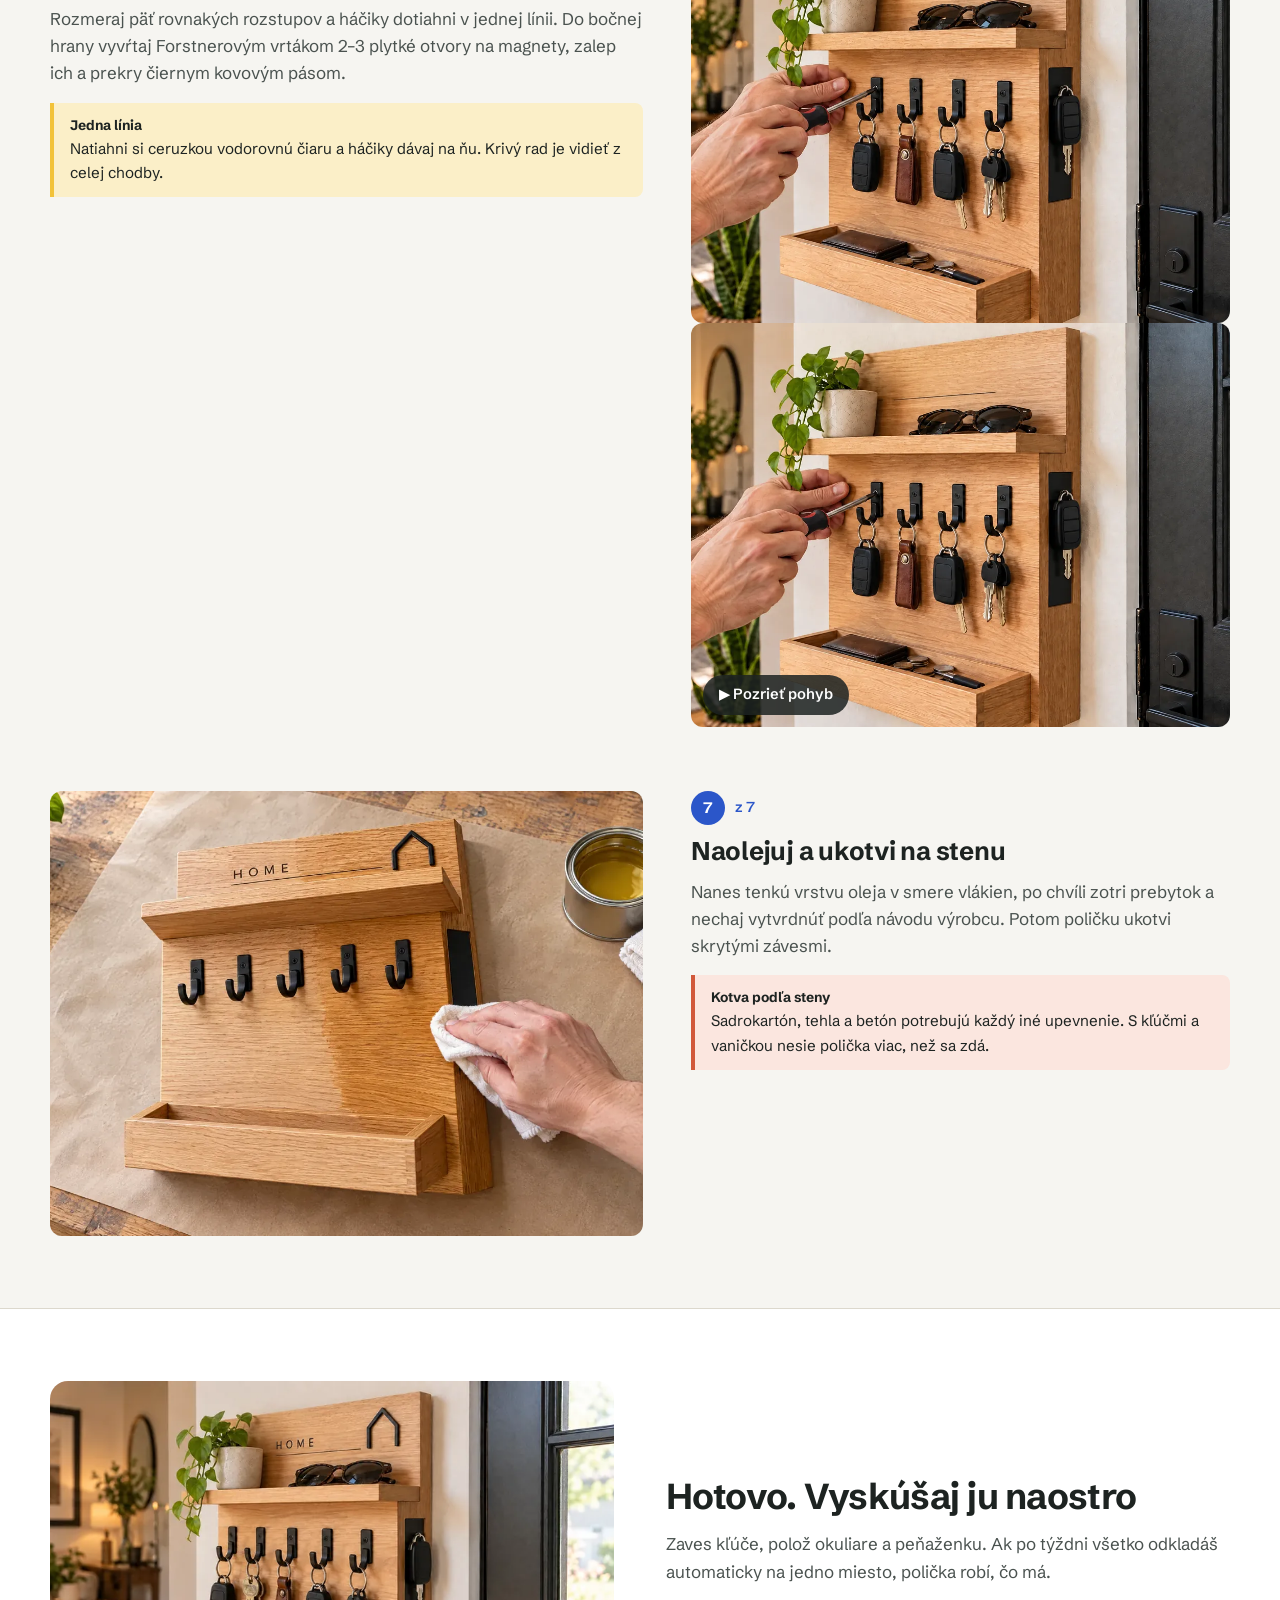
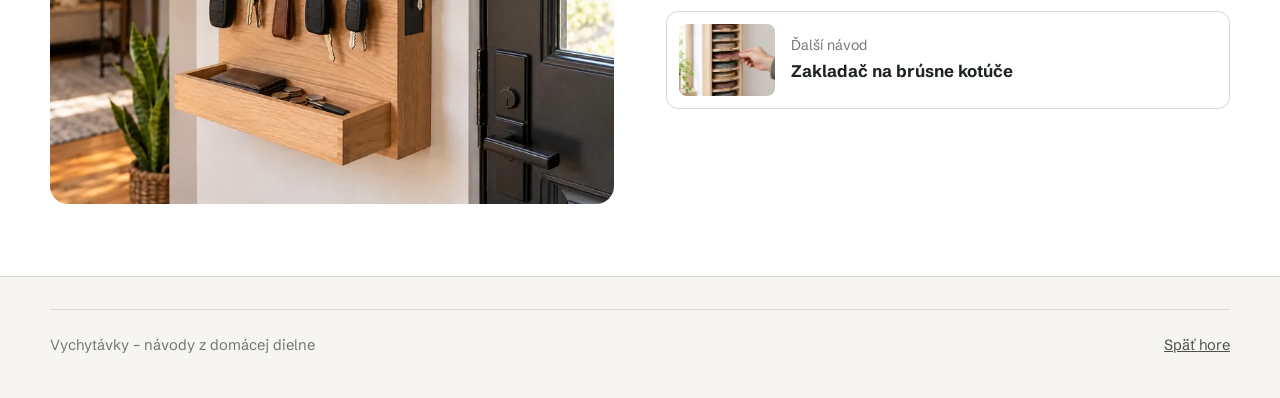
==== commit a3499493: "Redesign: svetlý prehľadný web, nové fotky z Higgsfieldu, upratané repo - Hlavná stránka: kompaktný " ====
--- a/key-shelf.html
+++ b/key-shelf.html
@@ -1,245 +1,277 @@
 <!doctype html>
 <html lang="sk">
 <head>
-  <meta charset="utf-8" />
-  <meta name="viewport" content="width=device-width, initial-scale=1" />
-  <meta name="description" content="Polička na kľúče pri vchodových dverách – drevený organizér s policou, miskou, háčikmi a magnetickým držiakom. Materiál, rozmery a pracovný postup." />
-  <meta name="theme-color" content="#17130f" />
-  <title>Polička na kľúče pri dverách | Vychytávky</title>
-  <link rel="stylesheet" href="styles.css" />
+  <meta charset="utf-8">
+  <meta name="viewport" content="width=device-width, initial-scale=1">
+  <title>Polička na kľúče pri dverách – Vychytávky</title>
+  <meta name="description" content="Návod na dubovú poličku na kľúče s piatimi háčikmi, poličkou, vaničkou a magnetickým pásom. Rozmery, materiál a 7 krokov s fotkami.">
+  <meta name="theme-color" content="#f6f5f1">
+  <link rel="preconnect" href="https://fonts.googleapis.com">
+  <link rel="preconnect" href="https://fonts.gstatic.com" crossorigin>
+  <link href="https://fonts.googleapis.com/css2?family=Schibsted+Grotesk:wght@400;500;600;700&display=swap" rel="stylesheet">
+  <link rel="stylesheet" href="site.css">
+  <link rel="icon" href="assets/img/logo.svg" type="image/svg+xml">
 </head>
-<body class="project-page key-shelf-page">
-  <div class="scroll-progress" id="scrollProgress" aria-hidden="true"></div>
-
-  <header class="site-header" id="siteHeader">
-    <a class="brand" href="index.html" aria-label="Späť na Vychytávky">
-      <span class="brand-icon" aria-hidden="true">✕</span>
-      <span class="brand-copy"><strong>VYCHYTÁVKY</strong><small>urob · oprav · vylepši</small></span>
-    </a>
-    <nav class="desktop-nav" aria-label="Navigácia projektu">
-      <a href="#vysledok">Výsledok</a>
-      <a href="#material">Materiál</a>
-      <a href="#postup">Postup</a>
-      <a href="#finale">Hotovo</a>
+<body>
+  <a class="skip" href="#obsah">Preskočiť na obsah</a>
+
+  <header class="site-header">
+    <div class="wrap">
+      <a class="logo" href="index.html" aria-label="Vychytávky – domov">
+        <img class="logo-mark" src="assets/img/logo.svg" alt="" width="30" height="30">
+        Vychytávky
+      </a>
+      <nav class="site-nav" aria-label="Hlavná navigácia">
+        <a href="index.html#projekty">Všetky projekty</a>
+      </nav>
+    </div>
+  </header>
+
+  <main id="obsah">
+    <section class="guide-hero is-wide">
+      <div class="wrap">
+        <div>
+          <ol class="crumbs">
+            <li><a href="index.html">Domov</a></li>
+            <li><a href="index.html#projekty">Dom</a></li>
+            <li aria-current="page">Polička na kľúče</li>
+          </ol>
+          <h1>Polička na kľúče pri dverách</h1>
+          <p class="lead">Malá stanica pri vchode: päť háčikov na kľúče, polička na okuliare, vanička na peňaženku a magnetický pás na kľúč, ktorý berieš najčastejšie.</p>
+          <dl class="facts">
+            <div><dt>Rozmer</dt><dd>30 × 40 × 10 cm</dd></div>
+            <div><dt>Háčiky</dt><dd>5 ks + magnet</dd></div>
+            <div><dt>Čas</dt><dd>cca 3 hodiny + schnutie</dd></div>
+            <div><dt>Náročnosť</dt><dd>stredná</dd></div>
+          </dl>
+          <div class="actions">
+            <a class="btn" href="#postup">Začať postup</a>
+            <a class="btn btn-ghost" href="#material">Materiál</a>
+          </div>
+        </div>
+        <figure>
+          <img src="assets/img/key-shelf.webp"
+               srcset="assets/img/key-shelf-800.webp 800w, assets/img/key-shelf.webp 1400w"
+               sizes="(max-width: 860px) 100vw, 48vw"
+               width="1400" height="1045"
+               alt="Dubová polička pri vchodových dverách s piatimi čiernymi háčikmi, kľúčmi, vaničkou a magnetickým pásom"
+               fetchpriority="high">
+        </figure>
+      </div>
+    </section>
+
+    <nav class="guide-nav" aria-label="Časti návodu">
+      <div class="wrap">
+        <a href="#rozmery">Rozmery</a>
+        <a href="#material">Materiál a náradie</a>
+        <a href="#postup">Postup</a>
+        <a href="#hotovo">Hotovo</a>
+      </div>
     </nav>
-    <a class="header-cta" href="index.html">Všetky projekty <span>↗</span></a>
-  </header>
-
-  <main>
-    <section class="project-hero" id="vysledok">
-      <div class="project-hero-copy" data-reveal>
-        <div class="breadcrumbs"><a href="index.html">Domov</a><span>›</span><span>Domácnosť</span><span>›</span><strong>Polička na kľúče</strong></div>
-        <p class="eyebrow">NOVÝ PROJEKT · DOMÁCNOSŤ</p>
-        <h1>Polička na<br><em>kľúče pri dverách.</em></h1>
-        <p class="project-lead">
-          Kompaktný vstupný organizér z dreva a čierneho kovu. Päť háčikov, horná polička,
-          spodná vanička a skrytý magnetický bod na veci, ktoré chceš odložiť jedným pohybom.
-        </p>
-
-        <div class="project-stats">
-          <div><span>ROZMER</span><strong>32 × 10 × 55 cm</strong></div>
-          <div><span>HÁČIKY</span><strong>5 kusov</strong></div>
-          <div><span>ÚROVEŇ</span><strong>mierne pokročilý</strong></div>
-        </div>
-
-        <div class="hero-actions">
-          <a class="button button-primary" href="#postup">Začať postup <span>↓</span></a>
-          <a class="text-link" href="#material">Pozrieť materiál</a>
-        </div>
-      </div>
-
-      <div class="project-hero-image" data-reveal>
-        <img class="sprite-crop key-shelf-master-image" src="[data-uri]" alt="Hotová drevená polička na kľúče pri vchodových dverách s čiernymi háčikmi, hornou policou a spodnou vaničkou" />
-        <span class="project-hero-badge">SCHVÁLENÝ MASTER VIZUÁL</span>
-      </div>
-    </section>
-
-    <nav class="project-subnav" id="projectSubnav" aria-label="Obsah projektu">
-      <a href="#vysledok">Výsledok</a>
-      <a href="#material">Materiál</a>
-      <a href="#postup">Postup</a>
-      <a href="#finale">Hotovo</a>
-    </nav>
-
-    <section class="result-section">
-      <div class="result-copy" data-reveal>
-        <p class="eyebrow dark">ČO MÁ VYRIEŠIŤ</p>
-        <h2>Jedno miesto.<br><em>Žiadne hľadanie kľúčov.</em></h2>
-        <p>
-          Projekt kombinuje odkladanie, zavesenie aj magnetické prichytenie. Cieľom nie je dekorácia,
-          ale malá stanica pri dverách, ktorú človek začne používať automaticky každý deň.
-        </p>
-        <ul class="feature-list">
-          <li><span>01</span>5 samostatných háčikov na zväzky kľúčov</li>
-          <li><span>02</span>horná polička na okuliare alebo drobnosti</li>
-          <li><span>03</span>spodná vanička na peňaženku, mince či slúchadlá</li>
-          <li><span>04</span>skrytý magnetický bod na rýchle odloženie</li>
-        </ul>
-      </div>
-
-      <div class="result-visual" data-reveal>
-        <img class="sprite-crop key-shelf-master-image" src="[data-uri]" alt="Hotová drevená polička na kľúče s odkladacou plochou a kovovými háčikmi" />
-        <span class="scribble-note note-a">drevo + čierny kov</span>
-        <span class="scribble-note note-b">5 háčikov + magnet</span>
-      </div>
-    </section>
-
-    <section class="prep-section" id="material">
-      <div class="section-head" data-reveal>
-        <div>
-          <p class="eyebrow dark">MATERIÁL & NÁRADIE</p>
-          <h2>Najprv si priprav.<br><em>Potom rež.</em></h2>
-        </div>
-        <p class="section-intro">Rozmery ešte doladíme podľa finálneho master vizuálu. Konštrukčný princíp však zostane rovnaký.</p>
-      </div>
-
-      <div class="prep-columns">
-        <article class="prep-card" data-reveal>
-          <span class="prep-icon">▰</span>
-          <h3>Materiál</h3>
-          <ul class="resource-list">
-            <li><strong>zadná drevená doska</strong><span>cca 32 × 55 cm</span></li>
-            <li><strong>horná polička</strong><span>cca 28 × 8 cm</span></li>
-            <li><strong>diely spodnej vaničky</strong><span>drevo 10–18 mm</span></li>
-            <li><strong>čierne háčiky</strong><span>5 ks</span></li>
-            <li><strong>neodýmové magnety</strong><span>1–3 ks</span></li>
-            <li><strong>olej / matný lak</strong><span>povrchová úprava</span></li>
+
+    <section class="section" id="rozmery" aria-labelledby="rozmery-title">
+      <div class="wrap split">
+        <div class="prose">
+          <h2 id="rozmery-title">Jedno miesto na všetko, čo berieš pri odchode</h2>
+          <p>Nejde o dekoráciu, ale o malú stanicu pri dverách, ktorú začneš používať automaticky. Každá časť má jednu úlohu.</p>
+          <ul class="ticks">
+            <li>Päť samostatných háčikov na zväzky kľúčov.</li>
+            <li>Horná polička na okuliare alebo drobnosti.</li>
+            <li>Spodná vanička na peňaženku, mince či slúchadlá.</li>
+            <li>Magnetický pás na kľúč, ktorý odkladáš jedným pohybom.</li>
           </ul>
-        </article>
-
-        <article class="prep-card steel-card" data-reveal>
-          <span class="prep-icon">⌁</span>
-          <h3>Náradie</h3>
-          <ul class="resource-list">
-            <li><strong>stolová alebo pokosová píla</strong><span>rezanie dielov</span></li>
-            <li><strong>aku vŕtačka</strong><span>otvory a montáž</span></li>
-            <li><strong>brúska</strong><span>príprava povrchu</span></li>
-            <li><strong>svorky</strong><span>lepenie vaničky</span></li>
-            <li><strong>meter + uholník</strong><span>presné rozmeranie</span></li>
-            <li><strong>fréza alebo Forstner vrták</strong><span>zapustenie magnetu</span></li>
-          </ul>
-        </article>
-      </div>
-    </section>
-
-    <section class="steps-section" id="postup">
-      <div class="steps-heading" data-reveal>
-        <p class="eyebrow dark">PRACOVNÝ POSTUP</p>
-        <h2>Sedem krokov.<br><em>Každý má vlastný vizuál.</em></h2>
-        <p>
-          Celý postup je už poskladaný do jednej konzistentnej série: od papierového návrhu až po
-          finálny olej a montáž. Pri kroku 06 pribudla aj krátka Higgsfield ukážka pohybu.
-        </p>
-      </div>
-
-      <div class="steps-timeline">
-        <article class="step-card" data-step="01" data-reveal>
-          <div class="step-photo"><img class="sprite-crop key-shelf-step-01-image" src="[data-uri]" alt="Návrh poličky na kľúče nakreslený na papieri s rozmermi, metrom, ceruzkou a uholníkom" /><span class="image-pill">KROK 01 · NÁVRH</span></div>
-          <div class="step-content"><span class="step-number">01</span><p class="eyebrow dark">NÁVRH A ROZMERANIE</p><h3>Najprv si projekt načrtni na papier.</h3><p>Na jednoduchý náčrt si zakresli celkový rozmer, hornú poličku, päť háčikov, spodnú vaničku aj magnetickú zónu. Rozloženie si tak overíš ešte predtým, než začneš rezať drevo.</p><div class="step-tip">Tip: papier stojí pár centov. Chyba na doske môže stáť celý kus materiálu.</div></div>
-        </article>
-
-        <article class="step-card reverse" data-step="02" data-reveal>
-          <div class="step-photo"><img class="sprite-crop key-shelf-step-02-image" src="[data-uri]" alt="Narezané drevené diely poličky na kľúče rozložené na pracovnom stole vedľa pokosovej píly, metra a uholníka" /><span class="image-pill">KROK 02 · REZANIE</span></div>
-          <div class="step-content"><span class="step-number">02</span><p class="eyebrow dark">REZANIE DIELOV</p><h3>Narež všetky drevené diely naraz.</h3><p>Podľa náčrtu si priprav zadný panel, hornú poličku, diely spodnej vaničky a bočný prvok. Keď sú všetky kusy narezané v jednej etape, ľahšie udržíš rovnaké rozmery a pravé uhly.</p><div class="step-tip">Tip: každý diel si hneď po reze jemne označ ceruzkou. Pri skladaní potom nebudeš hádať, čo kam patrí.</div></div>
-        </article>
-
-        <article class="step-card" data-step="03" data-reveal>
-          <div class="step-photo">
-            <img class="sprite-crop" src="assets/photos/key-shelf-step-03.webp" alt="Brúsenie hrán svetlých dubových dielov poličky na kľúče excentrickou brúskou" loading="lazy" />
-            <span class="image-pill">KROK 03 · BRÚSENIE</span>
-          </div>
-          <div class="step-content"><span class="step-number">03</span><p class="eyebrow dark">BRÚSENIE</p><h3>Vyhlaď povrch a jemne zraz hrany.</h3><p>Po rezaní odstráň stopy po píle a nerovnosti. Najprv prebrús plochy, potom jemne zraz ostré hrany, aby sa organizér príjemne držal a povrchová úprava neskôr sadla rovnomerne.</p><div class="step-tip">Tip: brúsku netlač silou. Nech pracuje vlastnou váhou a na hranách zostaň len krátko, aby si ich zbytočne nezaoblil.</div></div>
-        </article>
-
-        <article class="step-card reverse" data-step="04" data-reveal>
-          <div class="step-photo key-shelf-step-four-photo" data-reveal>
-            <img class="sprite-crop" src="assets/photos/key-shelf-step-04.webp" alt="Lepenie a sťahovanie spodnej dubovej vaničky poličky na kľúče pomocou svoriek" loading="lazy" />
-            <span class="image-pill">KROK 04 · SPODNÁ VANIČKA</span>
-            <div class="callout callout-left"><strong>90° KONTROLA</strong><small>Uholník ešte pred dotiahnutím.</small><span class="callout-line"></span></div>
-            <div class="callout callout-right"><strong>LEPIDLO</strong><small>Tenká súvislá vrstva, nie kaluž.</small><span class="callout-line"></span></div>
-          </div>
-          <div class="step-content"><span class="step-number">04</span><p class="eyebrow dark">SPODNÁ VANIČKA</p><h3>Zlep ju rovno. Svorky už len držia tvar.</h3><p>Najprv si vaničku poskladaj nasucho a skontroluj, že diely sedia bez pnutia. Potom nanes tenkú vrstvu lepidla, zrovnaj predný diel aj boky a až nakoniec ich stiahni svorkami.</p><div class="step-tip">Tip: pred úplným dotiahnutím polož do rohu uholník. Keď je roh 90°, zotri vytlačené lepidlo vlhkou handrou a nechaj spoj v pokoji vytvrdnúť.</div></div>
-        </article>
-
-        <article class="step-card" data-step="05" data-reveal>
-          <div class="step-photo">
-            <img class="sprite-crop" src="assets/photos/key-shelf-step-05.webp" alt="Montáž hornej dubovej poličky do pravého uhla pomocou uholníka, svoriek a skrytého spoja" loading="lazy" />
-            <span class="image-pill">KROK 05 · HORNÁ POLIČKA</span>
-            <span class="callout callout-right"><strong>SKRYTÝ SPOJ</strong><small>Skrutka ide zo zadnej strany.</small><i class="callout-line"></i></span>
-          </div>
-          <div class="step-content"><span class="step-number">05</span><p class="eyebrow dark">HORNÁ POLIČKA</p><h3>Vyrovnaj ju na 90° a upevni zozadu.</h3><p>Hornú poličku najprv usaď nasucho, pritiahni svorkami a uholníkom skontroluj pravý uhol. Až potom ju upevni skrytým spojom alebo skrutkami zo zadnej strany, aby čelná plocha ostala čistá.</p><div class="step-tip">Tip: pred definitívnym dotiahnutím polož na poličku malý predmet a skontroluj, či sa nikam nenakláňa.</div></div>
-        </article>
-
-        <article class="step-card reverse" data-step="06" data-reveal>
-          <div class="step-photo">
-            <img class="sprite-crop" src="assets/photos/key-shelf-step-06.webp" alt="Montáž piatich čiernych háčikov a magnetickej zóny na drevenej poličke na kľúče" loading="lazy" />
-            <span class="image-pill">KROK 06 · HÁČIKY + MAGNET</span>
-          </div>
-          <div class="step-content">
-            <span class="step-number">06</span>
-            <p class="eyebrow dark">KOV + MAGNET</p>
-            <h3>Namontuj päť háčikov a skrytý magnet.</h3>
-            <p>Rozmeraj päť rovnakých pozícií pre čierne háčiky a dotiahni ich v jednej línii. Magnetickú časť usaď tak, aby prirodzene nadväzovala na bočný čierny prvok a z čelnej strany nepôsobila rušivo.</p>
-            <div class="step-tip">🎬 Higgsfield ukážka: v pohybe vidíš zavesenie kľúčov aj funkciu magnetickej zóny.</div>
-            <details class="step-motion">
-              <summary>▶ Pozrieť pohyb <small>5 s · HIGGSFIELD</small></summary>
-              <div class="step-motion-player">
-                <video controls muted playsinline preload="metadata" poster="assets/photos/key-shelf-step-06.webp">
-                  <source src="assets/videos/key-shelf-step-06.mp4" type="video/mp4" />
-                  Tvoj prehliadač nepodporuje prehrávanie videa.
-                </video>
-                <p>Krátka image-to-video ukážka zachováva rovnaký výrobok a demonštruje, ako fungujú háčiky aj magnetická časť.</p>
-              </div>
-            </details>
-          </div>
-        </article>
-
-        <article class="step-card" data-step="07" data-reveal>
-          <div class="step-photo key-shelf-step-seven-photo" data-reveal>
-            <img class="sprite-crop" src="assets/photos/key-shelf-step-07.webp" alt="Nanášanie tenkej vrstvy oleja handričkou na hotový dubový organizér pred montážou na stenu" loading="lazy" />
-            <span class="image-pill">KROK 07 · OLEJ + MONTÁŽ</span>
-            <div class="callout callout-left"><strong>TENKÁ VRSTVA</strong><small>Olej rozotri rovnomerne, nie do kaluží.</small><span class="callout-line"></span></div>
-            <div class="callout callout-right"><strong>PO VLÁKNE</strong><small>Handričku veď v smere kresby dreva.</small><span class="callout-line"></span></div>
-          </div>
-          <div class="step-content"><span class="step-number">07</span><p class="eyebrow dark">POVRCH + MONTÁŽ</p><h3>Olej zvýrazní dub. Potom ho ukotvi napevno.</h3><p>Nanesi tenkú vrstvu oleja alebo tvrdého voskového oleja v smere vlákien, po chvíli zotri prebytok a nechaj povrch vytvrdnúť podľa návodu výrobcu. Až potom organizér ukotvi na stenu skrytým spôsobom a vyskúšaj ho s reálnymi kľúčmi a drobnosťami.</p><div class="step-tip">Tip: kotvu vždy vyber podľa podkladu steny. Iné upevnenie potrebuje sadrokartón, iné tehla a iné betón.</div></div>
-        </article>
-      </div>
-    </section>
-
-    <section class="workshop-tip" data-reveal>
-      <span class="tip-number">HIGGSFIELD TEST</span>
-      <h2>Statický obrázok ukáže tvar.<br><em>Pohyb ukáže funkciu.</em></h2>
-      <p>
-        Pri kroku 06 sme spojili schválený master vizuál s Higgsfield image-to-video: krátky pohyb
-        ukazuje zavesenie kľúčov aj magnetickú zónu bez toho, aby sa menil charakter výrobku.
-        Tento workflow sa osvedčil a môžeme ho použiť aj pri ďalších návodoch.
-      </p>
-    </section>
-
-    <section class="project-finale" id="finale">
-      <div class="finale-photo" data-reveal>
-        <img class="sprite-crop key-shelf-master-image" src="[data-uri]" alt="Hotová polička na kľúče namontovaná pri vchodových dverách" />
-      </div>
-      <div class="finale-copy" data-reveal>
-        <p class="eyebrow">HOTOVÝ PROJEKT</p>
-        <h2>Sedem krokov.<br><em>Jeden hotový organizér.</em></h2>
-        <p>
-          Od papierového návrhu cez rezanie, brúsenie, lepenie a montáž až po olej a zavesenie na stenu.
-          Rovnaký master výrobok sme držali naprieč celým návodom a pri kroku 06 sme pridali aj krátku Higgsfield ukážku pohybu.
-        </p>
-        <a class="button button-primary" href="#postup">Prejsť si postup znova <span>↑</span></a>
+          <p style="margin-top:20px">Rozmery sú navrhnuté pre bežnú stenu pri vchode. Ak máš viac kľúčov, predĺž dosku na 40 cm a pridaj dva háčiky.</p>
+        </div>
+        <figure class="drawing">
+          <svg viewBox="0 0 420 470" role="img" aria-labelledby="ksTitle ksDesc" font-family="Schibsted Grotesk, system-ui, sans-serif">
+<title id="ksTitle">Čelný pohľad na poličku s rozmermi</title>
+<desc id="ksDesc">Zadná doska 30 krát 40 cm. Horná polička 8 cm od vrchu, pod ňou pásmo s piatimi háčikmi vysoké 12 cm, dole vanička vysoká 8 cm. Vpravo zvislý čierny magnetický pás.</desc>
+<rect x="60" y="30" width="270" height="360" rx="3" fill="#ebdfc6" stroke="#1d2321" stroke-width="1.5"/>
+<rect x="68" y="102" width="230" height="16.2" fill="#c9a76f" stroke="#1d2321" stroke-width="1"/>
+<path d="M90 148.2 v26 a8 8 0 0 0 16 0" fill="none" stroke="#1d2321" stroke-width="4" stroke-linecap="round"/>
+<path d="M135 148.2 v26 a8 8 0 0 0 16 0" fill="none" stroke="#1d2321" stroke-width="4" stroke-linecap="round"/>
+<path d="M180 148.2 v26 a8 8 0 0 0 16 0" fill="none" stroke="#1d2321" stroke-width="4" stroke-linecap="round"/>
+<path d="M225 148.2 v26 a8 8 0 0 0 16 0" fill="none" stroke="#1d2321" stroke-width="4" stroke-linecap="round"/>
+<path d="M270 148.2 v26 a8 8 0 0 0 16 0" fill="none" stroke="#1d2321" stroke-width="4" stroke-linecap="round"/>
+<rect x="306" y="112" width="12" height="153" rx="2" fill="#1d2321"/>
+<rect x="68" y="298" width="230" height="72" fill="#c9a76f" stroke="#1d2321" stroke-width="1"/>
+<g stroke="#2b56c9" stroke-width="1.2"><line x1="36" y1="30" x2="36" y2="390"/><line x1="31" y1="30" x2="41" y2="30"/><line x1="31" y1="390" x2="41" y2="390"/></g>
+<text transform="translate(27 210) rotate(-90)" text-anchor="middle" font-size="12" font-weight="600" fill="#2b56c9">40 cm</text>
+<g stroke="#2b56c9" stroke-width="1.2"><line x1="366.0" y1="30" x2="366.0" y2="102"/><line x1="361.0" y1="30" x2="371.0" y2="30"/><line x1="361.0" y1="102" x2="371.0" y2="102"/></g>
+<text transform="translate(357.0 66) rotate(-90)" text-anchor="middle" font-size="12" font-weight="600" fill="#2b56c9">8 cm</text>
+<g stroke="#2b56c9" stroke-width="1.2"><line x1="366.0" y1="118.2" x2="366.0" y2="298"/><line x1="361.0" y1="118.2" x2="371.0" y2="118.2"/><line x1="361.0" y1="298" x2="371.0" y2="298"/></g>
+<text transform="translate(357.0 208.1) rotate(-90)" text-anchor="middle" font-size="12" font-weight="600" fill="#2b56c9">12 cm háčiky</text>
+<g stroke="#2b56c9" stroke-width="1.2"><line x1="366.0" y1="298" x2="366.0" y2="370"/><line x1="361.0" y1="298" x2="371.0" y2="298"/><line x1="361.0" y1="370" x2="371.0" y2="370"/></g>
+<text transform="translate(357.0 334) rotate(-90)" text-anchor="middle" font-size="12" font-weight="600" fill="#2b56c9">8 cm</text>
+<g stroke="#1d2321" stroke-width="1.2"><line x1="60" y1="414.0" x2="330" y2="414.0"/><line x1="60" y1="408.0" x2="60" y2="420.0"/><line x1="330" y1="408.0" x2="330" y2="420.0"/></g>
+<text x="195" y="436.0" text-anchor="middle" font-size="14" font-weight="700" fill="#1d2321">30 cm</text>
+<text x="195" y="454.0" text-anchor="middle" font-size="11.5" fill="#6f7773">hĺbka s vaničkou 10 cm</text>
+</svg>
+          <figcaption>Čelný pohľad. Polička 8 cm od vrchu, pásmo háčikov 12 cm, vanička 8 cm.</figcaption>
+        </figure>
+      </div>
+    </section>
+
+    <section class="section section-alt" id="material" aria-labelledby="material-title">
+      <div class="wrap">
+        <div class="section-head">
+          <h2 id="material-title">Materiál a náradie</h2>
+          <p>Odškrtávaj, čo už máš pripravené. Stav si zapamätá tento prehliadač.</p>
+        </div>
+        <div class="lists">
+          <div class="list-card">
+            <h3>Drevo (dub alebo jaseň)</h3>
+            <ul class="check" data-checklist="keyshelf-wood">
+              <li><label><input type="checkbox"><span class="what">Zadná doska, 18 mm</span><span class="qty">30 × 40 cm</span></label></li>
+              <li><label><input type="checkbox"><span class="what">Horná polička, 18 mm</span><span class="qty">28 × 8 cm</span></label></li>
+              <li><label><input type="checkbox"><span class="what">Dno vaničky, 10–12 mm</span><span class="qty">26 × 8 cm</span></label></li>
+              <li><label><input type="checkbox"><span class="what">Predok vaničky, 10–12 mm</span><span class="qty">26 × 6 cm</span></label></li>
+              <li><label><input type="checkbox"><span class="what">Boky vaničky, 10–12 mm</span><span class="qty">2× 8 × 6 cm</span></label></li>
+            </ul>
+          </div>
+          <div class="list-card">
+            <h3>Kovanie a povrch</h3>
+            <ul class="check" data-checklist="keyshelf-hw">
+              <li><label><input type="checkbox"><span class="what">Čierne háčiky so skrutkami</span><span class="qty">5 ks</span></label></li>
+              <li><label><input type="checkbox"><span class="what">Čierny kovový pás</span><span class="qty">3 × 17 cm</span></label></li>
+              <li><label><input type="checkbox"><span class="what">Neodýmové magnety</span><span class="qty">2–3 ks</span></label></li>
+              <li><label><input type="checkbox"><span class="what">Lepidlo na drevo</span></label></li>
+              <li><label><input type="checkbox"><span class="what">Olej alebo tvrdý voskový olej</span></label></li>
+              <li><label><input type="checkbox"><span class="what">Závesy alebo kotvy podľa steny</span><span class="qty">2 ks</span></label></li>
+            </ul>
+          </div>
+          <div class="list-card">
+            <h3>Náradie</h3>
+            <ul class="check" data-checklist="keyshelf-tools">
+              <li><label><input type="checkbox"><span class="what">Pokosová alebo stolová píla</span></label></li>
+              <li><label><input type="checkbox"><span class="what">Aku vŕtačka a Forstnerov vrták</span></label></li>
+              <li><label><input type="checkbox"><span class="what">Excentrická brúska, P120 a P180</span></label></li>
+              <li><label><input type="checkbox"><span class="what">Svorky</span><span class="qty">4 ks</span></label></li>
+              <li><label><input type="checkbox"><span class="what">Uholník a meter</span></label></li>
+            </ul>
+          </div>
+        </div>
+      </div>
+    </section>
+
+    <section class="section" id="postup" aria-labelledby="postup-title">
+      <div class="wrap">
+        <div class="section-head">
+          <h2 id="postup-title">Postup v 7 krokoch</h2>
+          <p>Najdlhšie trvá schnutie lepidla a oleja. Samotná práca zaberie jedno popoludnie.</p>
+        </div>
+        <ol class="steps">
+          <li class="step">
+            <figure class="step-media">
+              <img src="assets/img/key-shelf-step-1.webp" width="1448" height="1086" loading="lazy" alt="Náčrt poličky s rozmermi 300 a 400 mm na papieri, vedľa uholník a ceruzka">
+            </figure>
+            <div>
+              <span class="step-num"><b>1</b> z 7</span>
+              <h3>Najprv si projekt načrtni na papier</h3>
+              <p class="text">Zakresli celkový rozmer, hornú poličku, päť háčikov, vaničku aj magnetický pás. Rozloženie si tak overíš skôr, než začneš rezať drevo.</p>
+              <p class="tip"><strong>Prečo papier</strong>Papier stojí pár centov. Chyba na dubovej doske môže stáť celý kus materiálu.</p>
+            </div>
+          </li>
+
+          <li class="step">
+            <figure class="step-media">
+              <img src="assets/img/key-shelf-step-2.webp" width="1448" height="1086" loading="lazy" alt="Narezané dubové diely na pracovnom stole: zadná doska, polička a diely vaničky">
+            </figure>
+            <div>
+              <span class="step-num"><b>2</b> z 7</span>
+              <h3>Narež všetky diely naraz</h3>
+              <p class="text">Podľa náčrtu priprav zadnú dosku, hornú poličku a diely vaničky. Keď režeš všetko v jednej etape, ľahšie udržíš rovnaké rozmery a pravé uhly.</p>
+              <p class="tip"><strong>Označ si diely</strong>Hneď po reze napíš na každý diel ceruzkou, čo je zač. Pri skladaní nebudeš hádať.</p>
+            </div>
+          </li>
+
+          <li class="step">
+            <figure class="step-media">
+              <img src="assets/img/key-shelf-step-3.webp" width="1400" height="792" loading="lazy" alt="Brúsenie dubovej dosky excentrickou brúskou">
+            </figure>
+            <div>
+              <span class="step-num"><b>3</b> z 7</span>
+              <h3>Vyhlaď povrch a jemne zraz hrany</h3>
+              <p class="text">Odstráň stopy po píle. Najprv prebrús plochy zrnitosťou P120, potom P180 a nakoniec jemne zraz ostré hrany. Olej potom sadne rovnomerne.</p>
+              <p class="tip"><strong>Netlač</strong>Nech brúska pracuje vlastnou váhou. Na hranách zostaň len krátko, aby si ich nezaoblil.</p>
+            </div>
+          </li>
+
+          <li class="step">
+            <figure class="step-media">
+              <img src="assets/img/key-shelf-step-4.webp" width="1400" height="930" loading="lazy" alt="Zlepená vanička stiahnutá svorkami, vedľa uholník">
+            </figure>
+            <div>
+              <span class="step-num"><b>4</b> z 7</span>
+              <h3>Zlep vaničku rovno, svorky len držia tvar</h3>
+              <p class="text">Vaničku najprv poskladaj nasucho a skontroluj, že diely sedia bez pnutia. Potom nanes tenkú vrstvu lepidla a stiahni ju svorkami.</p>
+              <p class="tip"><strong>Kontrola 90°</strong>Pred úplným dotiahnutím polož do rohu uholník. Vytlačené lepidlo hneď zotri vlhkou handrou.</p>
+            </div>
+          </li>
+
+          <li class="step">
+            <figure class="step-media">
+              <img src="assets/img/key-shelf-step-5.webp" width="1400" height="792" loading="lazy" alt="Horná polička pritiahnutá svorkami k zadnej doske, uholník kontroluje pravý uhol">
+            </figure>
+            <div>
+              <span class="step-num"><b>5</b> z 7</span>
+              <h3>Hornú poličku vyrovnaj na 90° a upevni zozadu</h3>
+              <p class="text">Poličku usaď nasucho, pritiahni svorkami a uholníkom skontroluj pravý uhol. Až potom ju priskrutkuj zo zadnej strany dosky, aby čelo ostalo čisté. Rovnako upevni aj vaničku.</p>
+              <p class="tip"><strong>Test</strong>Polož na poličku malý predmet. Ak sa nikam nekotúľa, je rovno.</p>
+            </div>
+          </li>
+
+          <li class="step">
+            <figure class="step-media" data-video>
+              <img src="assets/img/key-shelf-step-6.webp" width="1400" height="792" loading="lazy" alt="Montáž čiernych háčikov skrutkovačom, vpravo magnetický pás s kľúčom">
+              <video src="assets/videos/key-shelf-step-6.mp4" poster="assets/img/key-shelf-step-6.webp" muted playsinline loop preload="none" hidden aria-label="Krátke video zavesenia kľúčov na háčiky a magnet"></video>
+              <button class="play" type="button">▶ Pozrieť pohyb</button>
+            </figure>
+            <div>
+              <span class="step-num"><b>6</b> z 7</span>
+              <h3>Namontuj päť háčikov a magnetický pás</h3>
+              <p class="text">Rozmeraj päť rovnakých rozstupov a háčiky dotiahni v jednej línii. Do bočnej hrany vyvŕtaj Forstnerovým vrtákom 2–3 plytké otvory na magnety, zalep ich a prekry čiernym kovovým pásom.</p>
+              <p class="tip"><strong>Jedna línia</strong>Natiahni si ceruzkou vodorovnú čiaru a háčiky dávaj na ňu. Krivý rad je vidieť z celej chodby.</p>
+            </div>
+          </li>
+
+          <li class="step">
+            <figure class="step-media">
+              <img src="assets/img/key-shelf-step-7.webp" width="1400" height="792" loading="lazy" alt="Nanášanie oleja handričkou na hotovú poličku">
+            </figure>
+            <div>
+              <span class="step-num"><b>7</b> z 7</span>
+              <h3>Naolejuj a ukotvi na stenu</h3>
+              <p class="text">Nanes tenkú vrstvu oleja v smere vlákien, po chvíli zotri prebytok a nechaj vytvrdnúť podľa návodu výrobcu. Potom poličku ukotvi skrytými závesmi.</p>
+              <p class="tip warn"><strong>Kotva podľa steny</strong>Sadrokartón, tehla a betón potrebujú každý iné upevnenie. S kľúčmi a vaničkou nesie polička viac, než sa zdá.</p>
+            </div>
+          </li>
+        </ol>
+      </div>
+    </section>
+
+    <section class="section section-alt" id="hotovo" aria-labelledby="hotovo-title">
+      <div class="wrap done">
+        <img src="assets/img/key-shelf-800.webp" width="800" height="597" loading="lazy" alt="Hotová polička pri dverách s kľúčmi na háčikoch">
+        <div class="prose">
+          <h2 id="hotovo-title">Hotovo. Vyskúšaj ju naostro</h2>
+          <p>Zaves kľúče, polož okuliare a peňaženku. Ak po týždni všetko odkladáš automaticky na jedno miesto, polička robí, čo má.</p>
+          <a class="next-card" href="sandpaper.html">
+            <img src="assets/img/sandpaper-step-6-800.webp" width="800" height="597" alt="" loading="lazy">
+            <span><small>Ďalší návod</small><strong>Zakladač na brúsne kotúče</strong></span>
+          </a>
+        </div>
       </div>
     </section>
   </main>
 
-  <button class="back-top" id="backTop" type="button" aria-label="Späť hore">↑</button>
-
   <footer class="site-footer">
-    <a class="brand footer-brand" href="index.html"><span class="brand-icon">✕</span><strong>VYCHYTÁVKY</strong></a>
-    <p>Druhý projekt webu Vychytávky · hotový návod krok po kroku.</p>
-    <a href="#" onclick="window.scrollTo({top:0,behavior:'smooth'});return false;">Hore ↑</a>
+    <div class="wrap">
+      <span>Vychytávky – návody z domácej dielne</span>
+      <a href="#obsah">Späť hore</a>
+    </div>
   </footer>
 
-  <script src="script.js"></script>
+  <script src="site.js" defer></script>
 </body>
 </html>
--- a/site.css
+++ b/site.css
@@ -0,0 +1,342 @@
+/* Vychytávky — jeden spoločný štýl pre celý web */
+
+:root {
+  --bg: #f6f5f1;
+  --surface: #ffffff;
+  --ply: #ebdfc6;
+  --ply-soft: #f3ecdc;
+  --ink: #1d2321;
+  --ink-2: #4a524f;
+  --ink-3: #6f7773;
+  --line: #dcd8cd;
+  --blue: #2b56c9;
+  --blue-soft: #e6ecfa;
+  --pencil: #f2c238;
+  --pencil-soft: #fbefc8;
+
+  --radius-lg: 18px;
+  --radius: 12px;
+  --radius-sm: 8px;
+  --wrap: 1180px;
+  --gutter: clamp(16px, 4vw, 40px);
+
+  --font: "Schibsted Grotesk", system-ui, -apple-system, "Segoe UI", sans-serif;
+}
+
+*, *::before, *::after { box-sizing: border-box; }
+
+html { -webkit-text-size-adjust: 100%; scroll-behavior: smooth; }
+@media (prefers-reduced-motion: reduce) { html { scroll-behavior: auto; } }
+
+body {
+  margin: 0;
+  background: var(--bg);
+  color: var(--ink);
+  font-family: var(--font);
+  font-size: 17px;
+  line-height: 1.6;
+  -webkit-font-smoothing: antialiased;
+}
+
+img, video, svg { display: block; max-width: 100%; height: auto; }
+
+a { color: inherit; }
+
+h1, h2, h3 { margin: 0; line-height: 1.12; letter-spacing: -0.02em; font-weight: 700; }
+h1 { font-size: clamp(2.1rem, 4.4vw, 3.3rem); }
+h2 { font-size: clamp(1.6rem, 3vw, 2.25rem); }
+h3 { font-size: 1.22rem; letter-spacing: -0.01em; }
+p { margin: 0; }
+
+:focus-visible { outline: 3px solid var(--blue); outline-offset: 3px; border-radius: 4px; }
+
+.wrap { width: min(100% - 2 * var(--gutter), var(--wrap)); margin-inline: auto; }
+
+.skip {
+  position: absolute; left: 12px; top: -60px; z-index: 50;
+  background: var(--ink); color: #fff; padding: 10px 14px; border-radius: var(--radius-sm);
+}
+.skip:focus { top: 12px; }
+
+/* ---------- hlavička ---------- */
+
+.site-header {
+  position: sticky; top: 0; z-index: 20;
+  background: rgb(246 245 241 / 0.92);
+  backdrop-filter: blur(10px);
+  border-bottom: 1px solid var(--line);
+}
+.site-header .wrap { display: flex; align-items: center; gap: 24px; height: 64px; }
+
+.logo { display: inline-flex; align-items: center; gap: 10px; text-decoration: none; font-weight: 700; font-size: 1.12rem; letter-spacing: -0.01em; }
+.logo-mark { width: 30px; height: 30px; flex: none; }
+
+.site-nav { margin-left: auto; display: flex; gap: 6px; }
+.site-nav a {
+  text-decoration: none; font-size: 0.95rem; color: var(--ink-2);
+  padding: 8px 12px; border-radius: 999px;
+}
+.site-nav a:hover { background: var(--ply-soft); color: var(--ink); }
+.site-nav a[aria-current="page"] { color: var(--ink); background: var(--ply); }
+
+@media (max-width: 560px) {
+  .site-nav a.hide-sm { display: none; }
+  .site-nav a { padding: 8px 10px; }
+}
+
+/* ---------- tlačidlá ---------- */
+
+.btn {
+  display: inline-flex; align-items: center; justify-content: center; gap: 8px;
+  min-height: 46px; padding: 0 20px;
+  border-radius: 999px; border: 1.5px solid var(--ink);
+  font: inherit; font-weight: 600; font-size: 0.98rem; text-decoration: none; cursor: pointer;
+  background: var(--ink); color: #fff;
+}
+.btn:hover { background: #333b38; border-color: #333b38; }
+.btn-ghost { background: transparent; color: var(--ink); }
+.btn-ghost:hover { background: var(--surface); color: var(--ink); }
+
+/* ---------- úvod hlavnej stránky ---------- */
+
+.home-hero { padding: clamp(28px, 5vw, 56px) 0 clamp(36px, 5vw, 64px); }
+.home-hero .wrap {
+  display: grid; gap: clamp(24px, 4vw, 56px); align-items: center;
+  grid-template-columns: minmax(0, 1fr) minmax(0, 1.15fr);
+}
+.home-hero h1 { max-width: 13ch; }
+.home-hero .lead { margin-top: 18px; font-size: 1.13rem; color: var(--ink-2); max-width: 44ch; }
+.home-hero .actions { margin-top: 26px; display: flex; flex-wrap: wrap; gap: 10px; }
+.home-hero figure { margin: 0; }
+.home-hero img { width: 100%; aspect-ratio: 16 / 10; object-fit: cover; border-radius: var(--radius-lg); }
+
+.hero-facts {
+  display: flex; flex-wrap: wrap; gap: 8px 22px; margin: 26px 0 0; padding: 0; list-style: none;
+  color: var(--ink-3); font-size: 0.93rem;
+}
+.hero-facts strong { color: var(--ink); font-weight: 600; }
+
+@media (max-width: 820px) {
+  .home-hero .wrap { grid-template-columns: 1fr; }
+  .home-hero figure { order: -1; }
+  .home-hero img { aspect-ratio: 16 / 9; }
+}
+
+/* ---------- sekcie ---------- */
+
+.section { padding: clamp(40px, 6vw, 72px) 0; }
+.section-alt { background: var(--surface); border-block: 1px solid var(--line); }
+.section-head { display: flex; flex-wrap: wrap; align-items: end; justify-content: space-between; gap: 16px 32px; margin-bottom: 26px; }
+.section-head p { color: var(--ink-2); max-width: 52ch; }
+
+/* ---------- filter kategórií ---------- */
+
+.filters { display: flex; flex-wrap: wrap; gap: 8px; }
+.chip {
+  display: inline-flex; align-items: center; gap: 8px;
+  min-height: 40px; padding: 0 16px; border-radius: 999px;
+  border: 1.5px solid var(--line); background: var(--surface); color: var(--ink);
+  font: inherit; font-size: 0.95rem; font-weight: 500; cursor: pointer;
+}
+.chip:hover { border-color: var(--ink-3); }
+.chip[aria-pressed="true"] { background: var(--ink); border-color: var(--ink); color: #fff; }
+.chip .count { font-size: 0.8rem; opacity: 0.7; font-variant-numeric: tabular-nums; }
+
+/* ---------- karty projektov ---------- */
+
+.projects {
+  display: grid; gap: 22px;
+  grid-template-columns: repeat(12, minmax(0, 1fr));
+}
+.card { grid-column: span 6; position: relative; display: flex; flex-direction: column; }
+.card[hidden] { display: none; }
+
+.card-media { position: relative; overflow: hidden; border-radius: var(--radius); background: var(--ply-soft); }
+.card-media img { width: 100%; aspect-ratio: 4 / 3; object-fit: cover; transition: transform .5s ease; }
+.card.is-ready a.card-link:hover ~ .card-media img,
+.card.is-ready:hover .card-media img { transform: scale(1.03); }
+.card.is-soon .card-media img { filter: saturate(0.75); opacity: 0.85; }
+
+.badge {
+  position: absolute; left: 12px; top: 12px;
+  font-size: 0.8rem; font-weight: 600; padding: 4px 10px; border-radius: 999px;
+  background: var(--pencil); color: var(--ink);
+}
+.card.is-soon .badge { background: var(--surface); color: var(--ink-2); }
+
+.card-body { padding: 14px 2px 0; }
+.card-cat { font-size: 0.86rem; color: var(--blue); font-weight: 600; }
+.card h3 { margin-top: 4px; font-size: 1.3rem; }
+.card.is-soon h3 { font-size: 1.15rem; }
+.card p { margin-top: 6px; color: var(--ink-2); font-size: 0.97rem; }
+.card-link { text-decoration: none; }
+.card-link::after { content: ""; position: absolute; inset: 0; border-radius: var(--radius); }
+.card-link:focus-visible { outline: none; }
+.card-link:focus-visible::after { outline: 3px solid var(--blue); outline-offset: 4px; }
+
+.meta { display: flex; flex-wrap: wrap; gap: 6px; margin: 12px 0 0; padding: 0; list-style: none; }
+.meta li { font-size: 0.84rem; color: var(--ink-2); background: var(--ply-soft); padding: 3px 10px; border-radius: 999px; }
+
+.empty { grid-column: 1 / -1; padding: 28px; border: 1.5px dashed var(--line); border-radius: var(--radius); color: var(--ink-2); }
+
+@media (max-width: 900px) {
+  .card, .card.is-ready { grid-column: span 6; }
+}
+@media (max-width: 600px) {
+  .card, .card.is-ready { grid-column: 1 / -1; }
+}
+
+/* ---------- ako vyzerá návod ---------- */
+
+.how { display: grid; grid-template-columns: repeat(3, minmax(0, 1fr)); gap: 22px; margin: 0; padding: 0; list-style: none; }
+.how li { padding: 22px; border-radius: var(--radius); background: var(--bg); border: 1px solid var(--line); }
+.how svg { width: 40px; height: 40px; margin-bottom: 14px; }
+.how h3 { font-size: 1.08rem; }
+.how p { margin-top: 6px; color: var(--ink-2); font-size: 0.96rem; }
+@media (max-width: 800px) { .how { grid-template-columns: 1fr; } }
+
+/* ---------- päta ---------- */
+
+.site-footer { padding: 32px 0 40px; color: var(--ink-3); font-size: 0.92rem; }
+.site-footer .wrap { display: flex; flex-wrap: wrap; gap: 12px 28px; align-items: center; justify-content: space-between; border-top: 1px solid var(--line); padding-top: 24px; }
+.site-footer a { color: var(--ink-2); }
+
+/* =========================================================
+   Stránka návodu
+   ========================================================= */
+
+.crumbs { display: flex; flex-wrap: wrap; gap: 6px; margin: 0 0 16px; padding: 0; list-style: none; font-size: 0.9rem; color: var(--ink-3); }
+.crumbs li + li::before { content: "/"; margin-right: 6px; color: var(--line); }
+.crumbs a { color: var(--ink-2); }
+
+.guide-hero { padding: clamp(24px, 4vw, 44px) 0 clamp(32px, 5vw, 56px); }
+.guide-hero .wrap { display: grid; gap: clamp(24px, 4vw, 56px); grid-template-columns: minmax(0, 1.05fr) minmax(0, 1fr); align-items: center; }
+.guide-hero .lead { margin-top: 16px; font-size: 1.12rem; color: var(--ink-2); max-width: 48ch; }
+.guide-hero .actions { margin-top: 26px; display: flex; flex-wrap: wrap; gap: 10px; }
+.guide-hero figure { margin: 0; }
+.guide-hero img { width: 100%; border-radius: var(--radius-lg); object-fit: cover; }
+.guide-hero.is-tall img { aspect-ratio: 4 / 5; max-height: 640px; }
+.guide-hero.is-wide img { aspect-ratio: 4 / 3; }
+
+.facts { display: grid; grid-template-columns: repeat(2, minmax(0, 1fr)); gap: 1px; margin: 26px 0 0; background: var(--line); border: 1px solid var(--line); border-radius: var(--radius); overflow: hidden; }
+.facts div { background: var(--surface); padding: 12px 16px; }
+.facts dt { font-size: 0.82rem; color: var(--ink-3); }
+.facts dd { margin: 2px 0 0; font-weight: 600; }
+
+@media (max-width: 860px) {
+  .guide-hero .wrap { grid-template-columns: 1fr; }
+  .guide-hero figure { order: -1; }
+  .guide-hero.is-tall img { aspect-ratio: 4 / 3; max-height: none; object-position: center 30%; }
+}
+
+/* lokálna navigácia v návode */
+.guide-nav { position: sticky; top: 64px; z-index: 15; background: var(--surface); border-block: 1px solid var(--line); }
+.guide-nav .wrap { display: flex; gap: 4px; overflow-x: auto; scrollbar-width: none; }
+.guide-nav a { flex: none; text-decoration: none; padding: 12px 14px; font-size: 0.94rem; color: var(--ink-2); border-bottom: 2px solid transparent; }
+.guide-nav a:hover { color: var(--ink); }
+.guide-nav a.is-active { color: var(--ink); border-bottom-color: var(--blue); }
+
+[id] { scroll-margin-top: 130px; }
+
+/* výsledok / prečo */
+.split { display: grid; grid-template-columns: minmax(0, 1fr) minmax(0, 1fr); gap: clamp(24px, 4vw, 56px); align-items: start; }
+.split > * { min-width: 0; }
+@media (max-width: 860px) { .split { grid-template-columns: 1fr; } }
+
+.prose p + p { margin-top: 12px; }
+.prose p { color: var(--ink-2); max-width: 60ch; }
+.prose h2 + p { margin-top: 14px; }
+
+.ticks { margin: 20px 0 0; padding: 0; list-style: none; display: grid; gap: 10px; }
+.ticks li { position: relative; padding-left: 30px; }
+.ticks li::before {
+  content: ""; position: absolute; left: 0; top: 0.35em; width: 18px; height: 18px; border-radius: 50%;
+  background: var(--blue-soft) url("data:image/svg+xml,%3Csvg xmlns='http://www.w3.org/2000/svg' viewBox='0 0 20 20'%3E%3Cpath d='M5 10.5l3.2 3L15 7' fill='none' stroke='%232b56c9' stroke-width='2.2' stroke-linecap='round' stroke-linejoin='round'/%3E%3C/svg%3E") center / 14px no-repeat;
+}
+
+/* technický výkres */
+.drawing { margin: 0; background: var(--surface); border: 1px solid var(--line); border-radius: var(--radius-lg); padding: clamp(16px, 3vw, 28px); }
+.drawing figcaption { margin-top: 12px; font-size: 0.9rem; color: var(--ink-3); }
+.drawing svg { width: 100%; height: auto; }
+
+/* tabuľka výšok */
+.table-wrap { overflow-x: auto; }
+table.data { width: 100%; border-collapse: collapse; font-size: 0.95rem; font-variant-numeric: tabular-nums; }
+.data th, .data td { text-align: left; padding: 9px 12px; border-bottom: 1px solid var(--line); }
+.data th { font-size: 0.84rem; color: var(--ink-3); font-weight: 600; }
+.data td:last-child, .data th:last-child { text-align: right; }
+.data tfoot td { font-weight: 700; border-bottom: 0; }
+.grit { display: inline-block; min-width: 3.6em; font-weight: 600; }
+
+.sum { margin-top: 18px; padding: 14px 16px; border-radius: var(--radius); background: var(--blue-soft); color: #1d3a8a; font-size: 0.95rem; font-variant-numeric: tabular-nums; }
+
+/* materiál – zoznam na odškrtnutie */
+.lists { display: grid; grid-template-columns: repeat(auto-fit, minmax(280px, 1fr)); gap: 22px; }
+.list-card { background: var(--surface); border: 1px solid var(--line); border-radius: var(--radius); padding: 20px 20px 10px; }
+.list-card h3 { font-size: 1.08rem; margin-bottom: 8px; }
+.check { list-style: none; margin: 0; padding: 0; }
+.check li { border-top: 1px solid var(--line); }
+.check li:first-child { border-top: 0; }
+.check label { display: flex; gap: 12px; align-items: flex-start; padding: 10px 0; cursor: pointer; }
+.check input { margin: 3px 0 0; width: 18px; height: 18px; accent-color: var(--blue); flex: none; }
+.check .what { flex: 1; }
+.check .qty { color: var(--ink-3); font-size: 0.9rem; text-align: right; font-variant-numeric: tabular-nums; }
+.check input:checked ~ .what { color: var(--ink-3); text-decoration: line-through; }
+.list-note { margin-top: 14px; font-size: 0.9rem; color: var(--ink-3); }
+
+/* kroky */
+.steps { list-style: none; margin: 0; padding: 0; counter-reset: step; display: grid; gap: clamp(36px, 5vw, 64px); }
+.step { display: grid; grid-template-columns: minmax(0, 1.1fr) minmax(0, 1fr); gap: clamp(20px, 4vw, 48px); align-items: start; }
+.step:nth-child(even) .step-media { order: 2; }
+.step-media { margin: 0; position: relative; }
+.step-media img, .step-media video { width: 100%; aspect-ratio: 4 / 3; object-fit: cover; border-radius: var(--radius); background: var(--ply-soft); }
+.step-num {
+  display: inline-flex; align-items: center; gap: 10px; font-size: 0.9rem; font-weight: 600; color: var(--blue);
+  font-variant-numeric: tabular-nums;
+}
+.step-num b {
+  display: inline-grid; place-items: center; width: 34px; height: 34px; border-radius: 50%;
+  background: var(--blue); color: #fff; font-size: 0.95rem;
+}
+.step h3 { margin-top: 12px; font-size: clamp(1.3rem, 2.2vw, 1.6rem); }
+.step .text { margin-top: 12px; color: var(--ink-2); }
+.step .text strong { color: var(--ink); }
+.step ul.points { margin: 14px 0 0; padding-left: 20px; color: var(--ink-2); }
+.step ul.points li + li { margin-top: 6px; }
+.tip { margin-top: 16px; padding: 12px 14px 12px 16px; border-left: 4px solid var(--pencil); background: var(--pencil-soft); border-radius: 0 var(--radius-sm) var(--radius-sm) 0; font-size: 0.95rem; }
+.tip strong { display: block; font-size: 0.86rem; }
+.warn { border-left-color: #d1583a; background: #fbe6df; }
+
+.play {
+  position: absolute; left: 12px; bottom: 12px;
+  display: inline-flex; align-items: center; gap: 8px; min-height: 40px; padding: 0 16px;
+  border: 0; border-radius: 999px; background: rgb(29 35 33 / 0.85); color: #fff;
+  font: inherit; font-size: 0.92rem; font-weight: 600; cursor: pointer;
+}
+.play:hover { background: var(--ink); }
+
+@media (max-width: 860px) {
+  .step { grid-template-columns: 1fr; }
+  .step:nth-child(even) .step-media { order: 0; }
+}
+
+/* záver */
+.done { display: grid; grid-template-columns: minmax(0, 1fr) minmax(0, 1fr); gap: clamp(24px, 4vw, 56px); align-items: center; }
+.done img { border-radius: var(--radius-lg); width: 100%; aspect-ratio: 4 / 3; object-fit: cover; }
+.done .actions { margin-top: 22px; display: flex; flex-wrap: wrap; gap: 10px; }
+@media (max-width: 860px) { .done { grid-template-columns: 1fr; } }
+
+.next-card { display: flex; gap: 16px; align-items: center; margin-top: 26px; padding: 12px; border: 1px solid var(--line); border-radius: var(--radius); background: var(--surface); text-decoration: none; }
+.next-card img { width: 96px; height: 72px; object-fit: cover; border-radius: var(--radius-sm); flex: none; }
+.next-card small { display: block; color: var(--ink-3); }
+.next-card strong { font-size: 1.05rem; }
+.next-card:hover { border-color: var(--ink-3); }
+
+@media print {
+  .site-header, .guide-nav, .actions, .play, .site-footer, .next-card { display: none !important; }
+  body { background: #fff; font-size: 12pt; }
+  .step { break-inside: avoid; }
+}
+
+/* pripravované projekty sú menej výrazné ako hotové návody */
+.card.is-soon .card-media img { aspect-ratio: 16 / 9; }
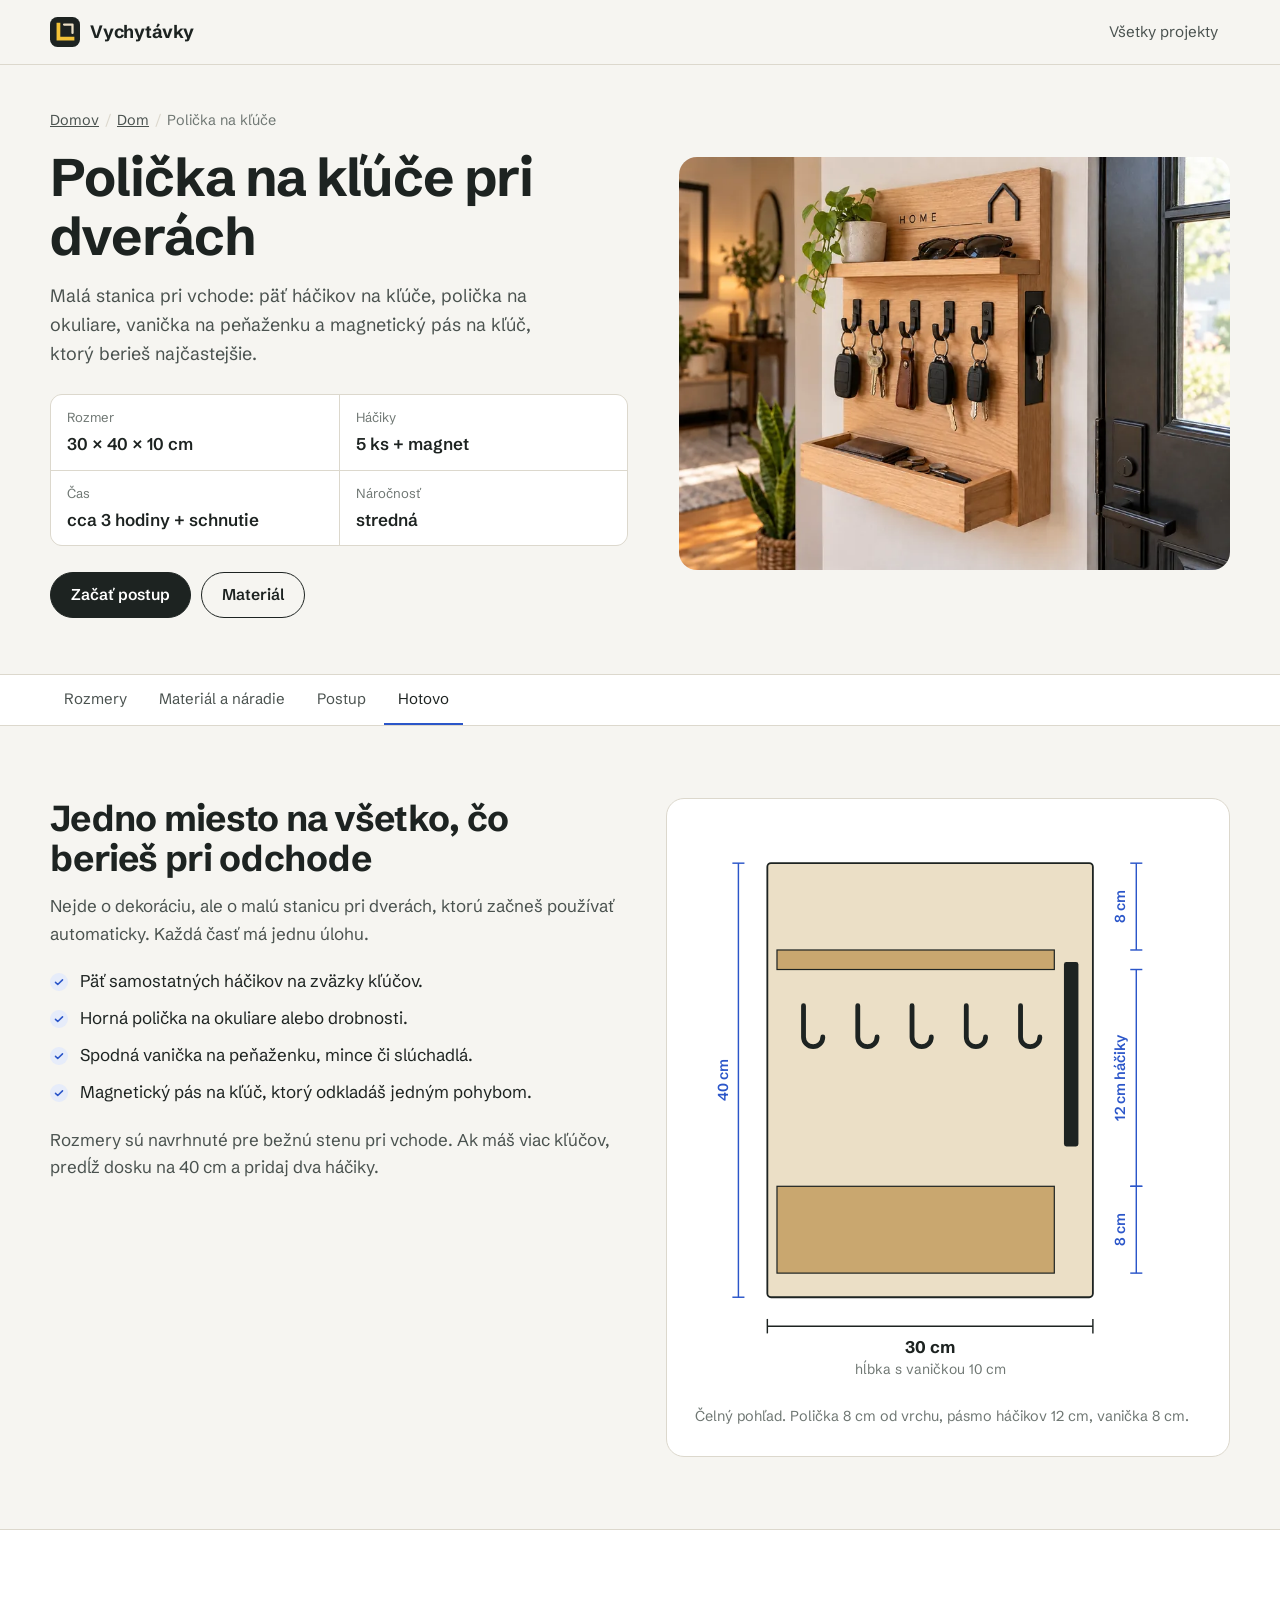
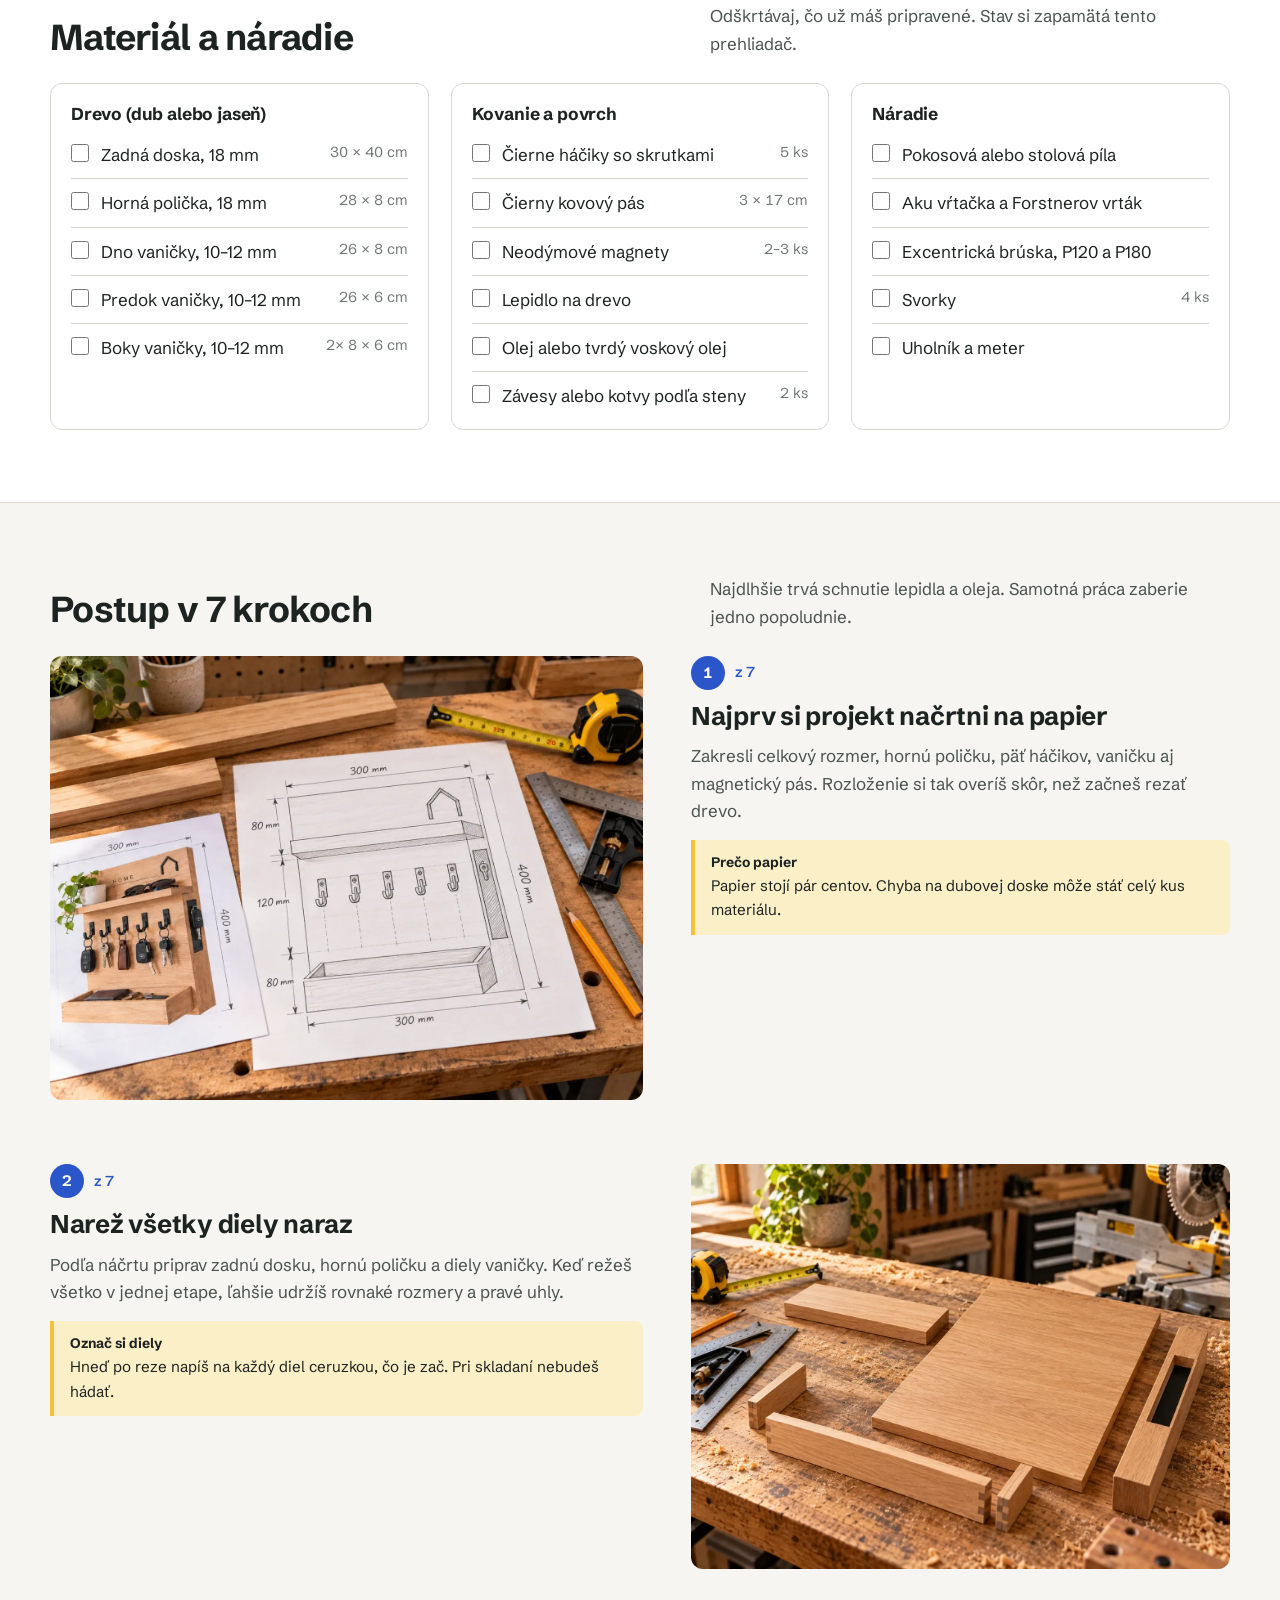
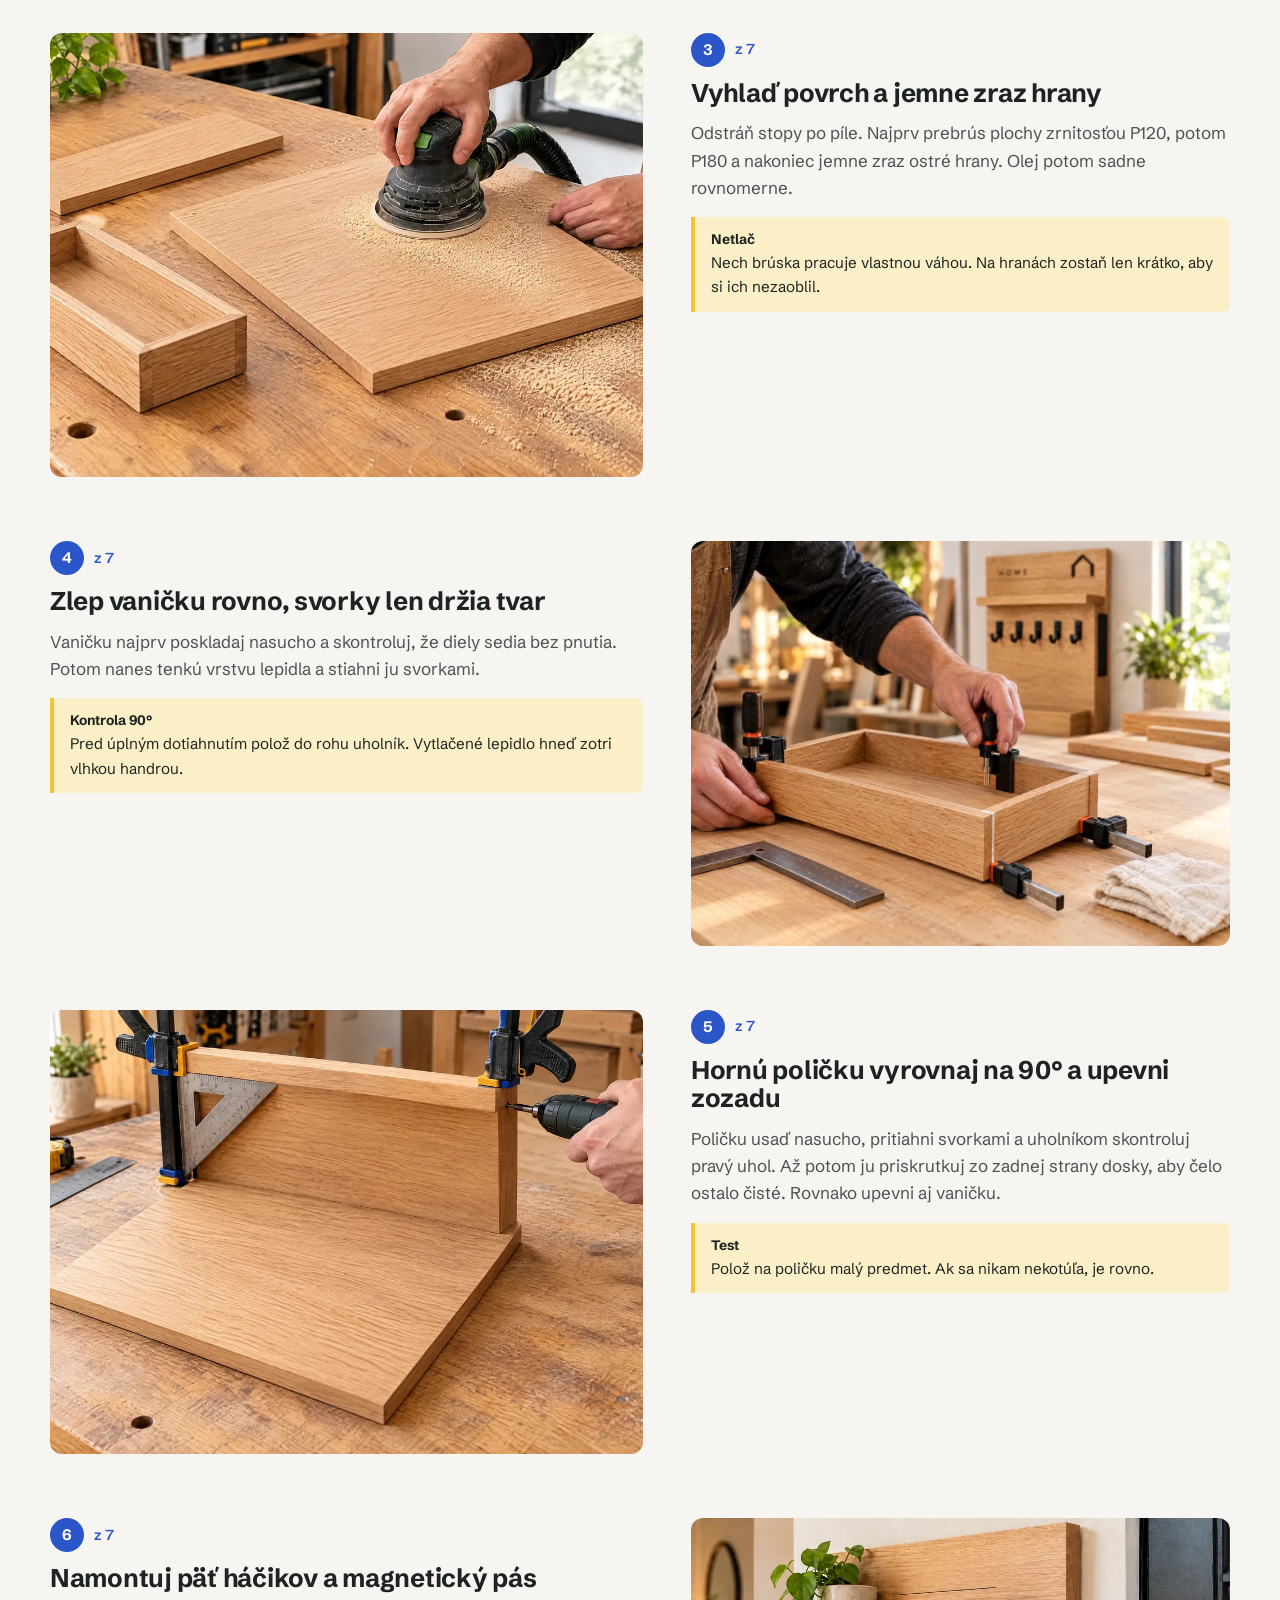
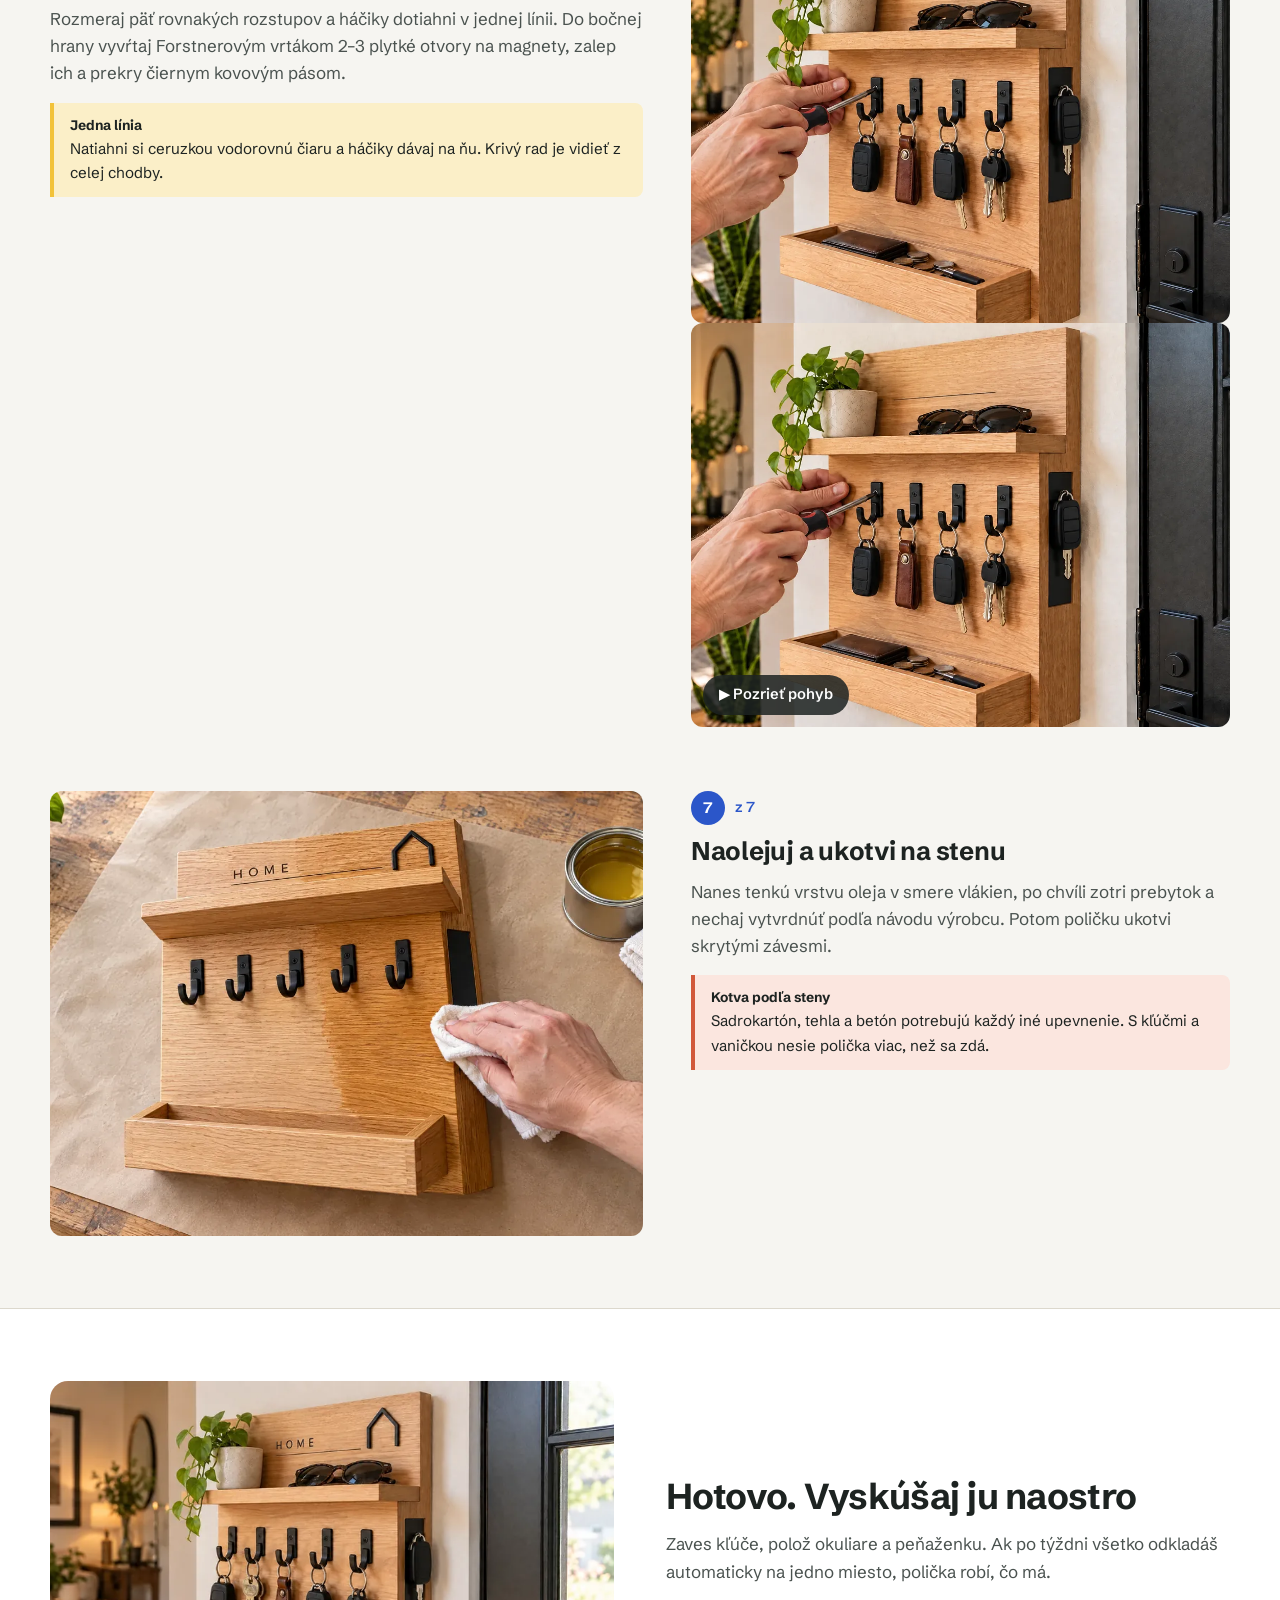
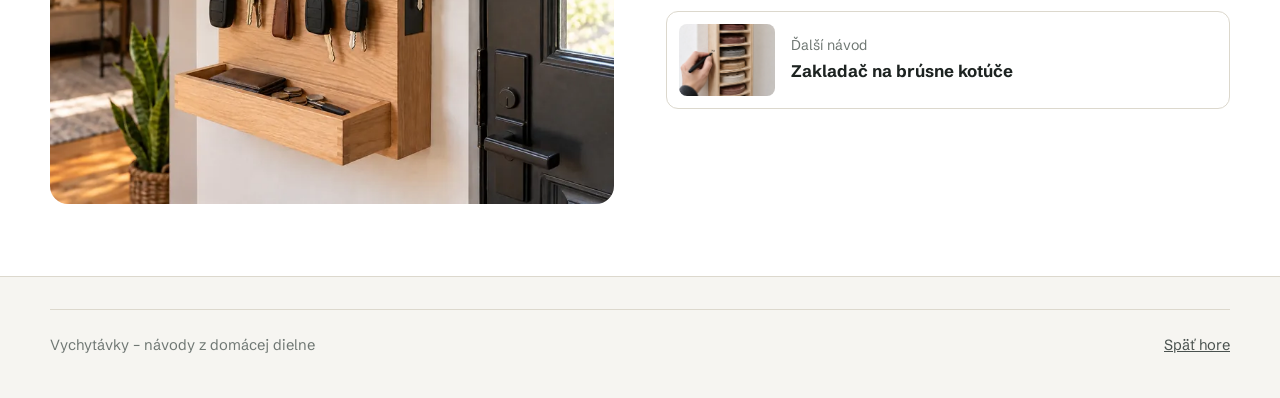
==== commit e9bc63e9: "Oprava obrázkov podľa pripomienok, klikateľné karty projektov Zakladač na brúsne kotúče: - hlavná fo" ====
--- a/key-shelf.html
+++ b/key-shelf.html
@@ -187,7 +187,7 @@
 
           <li class="step">
             <figure class="step-media">
-              <img src="assets/img/key-shelf-step-3.webp" width="1400" height="792" loading="lazy" alt="Brúsenie dubovej dosky excentrickou brúskou">
+              <img src="assets/img/key-shelf-step-3.webp" width="1400" height="792" loading="lazy" alt="Excentrická brúska brúsi obdĺžnikovú dubovú zadnú dosku, vedľa ležia polička a vanička">
             </figure>
             <div>
               <span class="step-num"><b>3</b> z 7</span>
@@ -211,7 +211,7 @@
 
           <li class="step">
             <figure class="step-media">
-              <img src="assets/img/key-shelf-step-5.webp" width="1400" height="792" loading="lazy" alt="Horná polička pritiahnutá svorkami k zadnej doske, uholník kontroluje pravý uhol">
+              <img src="assets/img/key-shelf-step-5.webp" width="1400" height="792" loading="lazy" alt="Horná polička pritiahnutá dvomi svorkami kolmo k zadnej doske, uholník v rohu a vŕtačka skrutkuje zozadu">
             </figure>
             <div>
               <span class="step-num"><b>5</b> z 7</span>
--- a/site.css
+++ b/site.css
@@ -170,7 +170,7 @@
 .card.is-soon h3 { font-size: 1.15rem; }
 .card p { margin-top: 6px; color: var(--ink-2); font-size: 0.97rem; }
 .card-link { text-decoration: none; }
-.card-link::after { content: ""; position: absolute; inset: 0; border-radius: var(--radius); }
+.card-link::after { content: ""; position: absolute; inset: 0; z-index: 3; border-radius: var(--radius); cursor: pointer; }
 .card-link:focus-visible { outline: none; }
 .card-link:focus-visible::after { outline: 3px solid var(--blue); outline-offset: 4px; }
 
